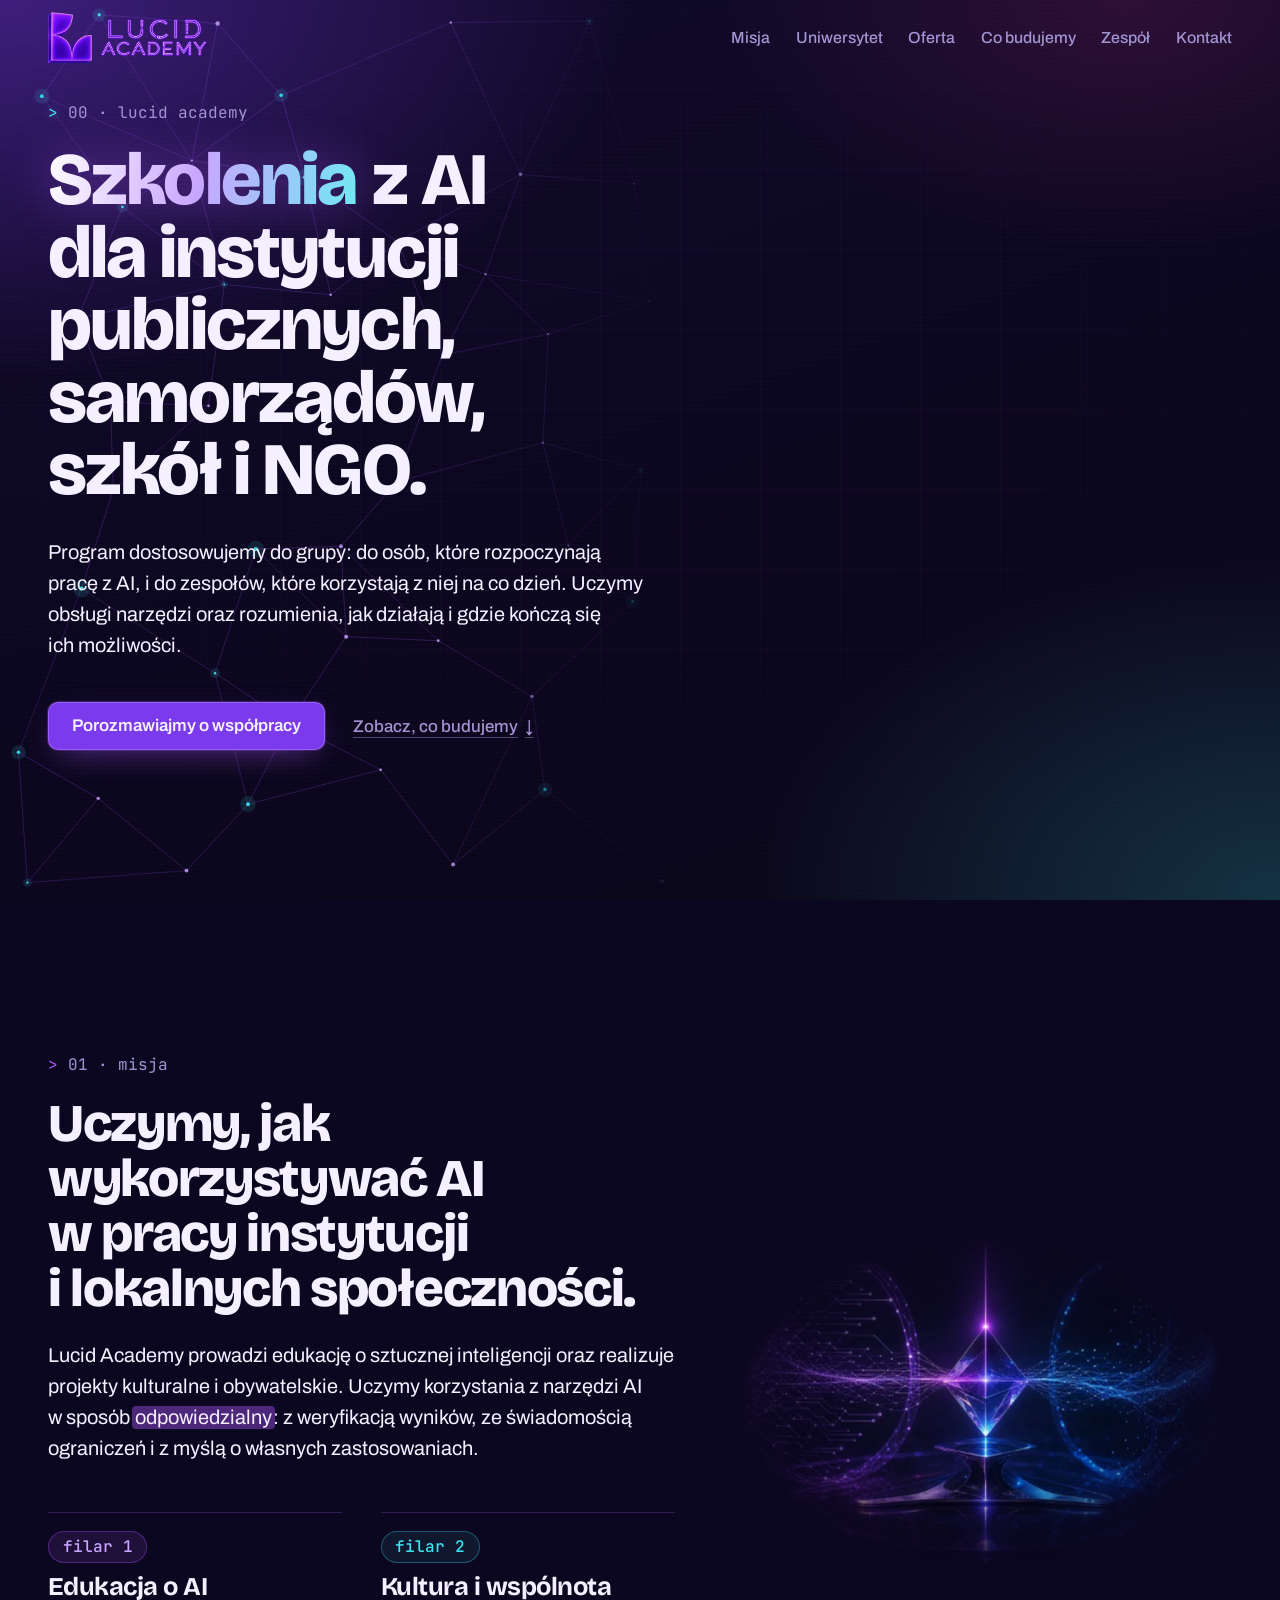
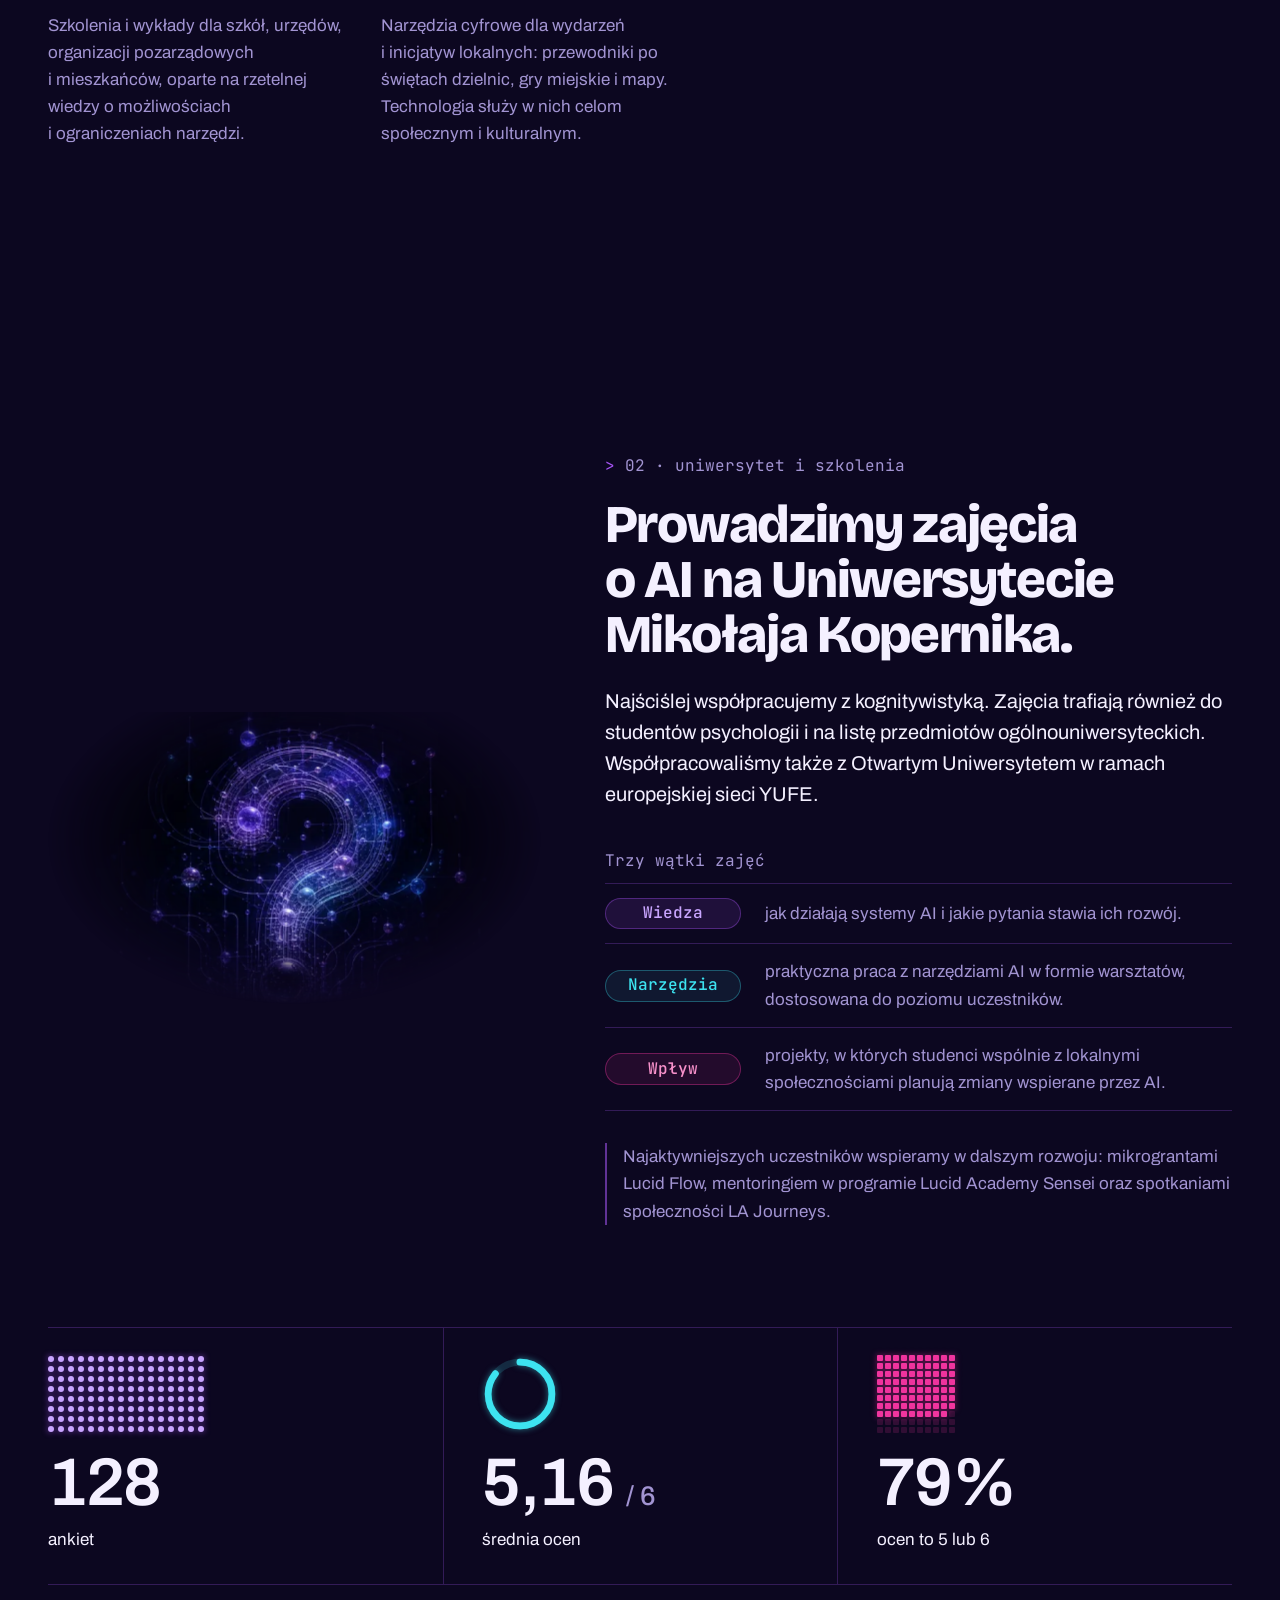
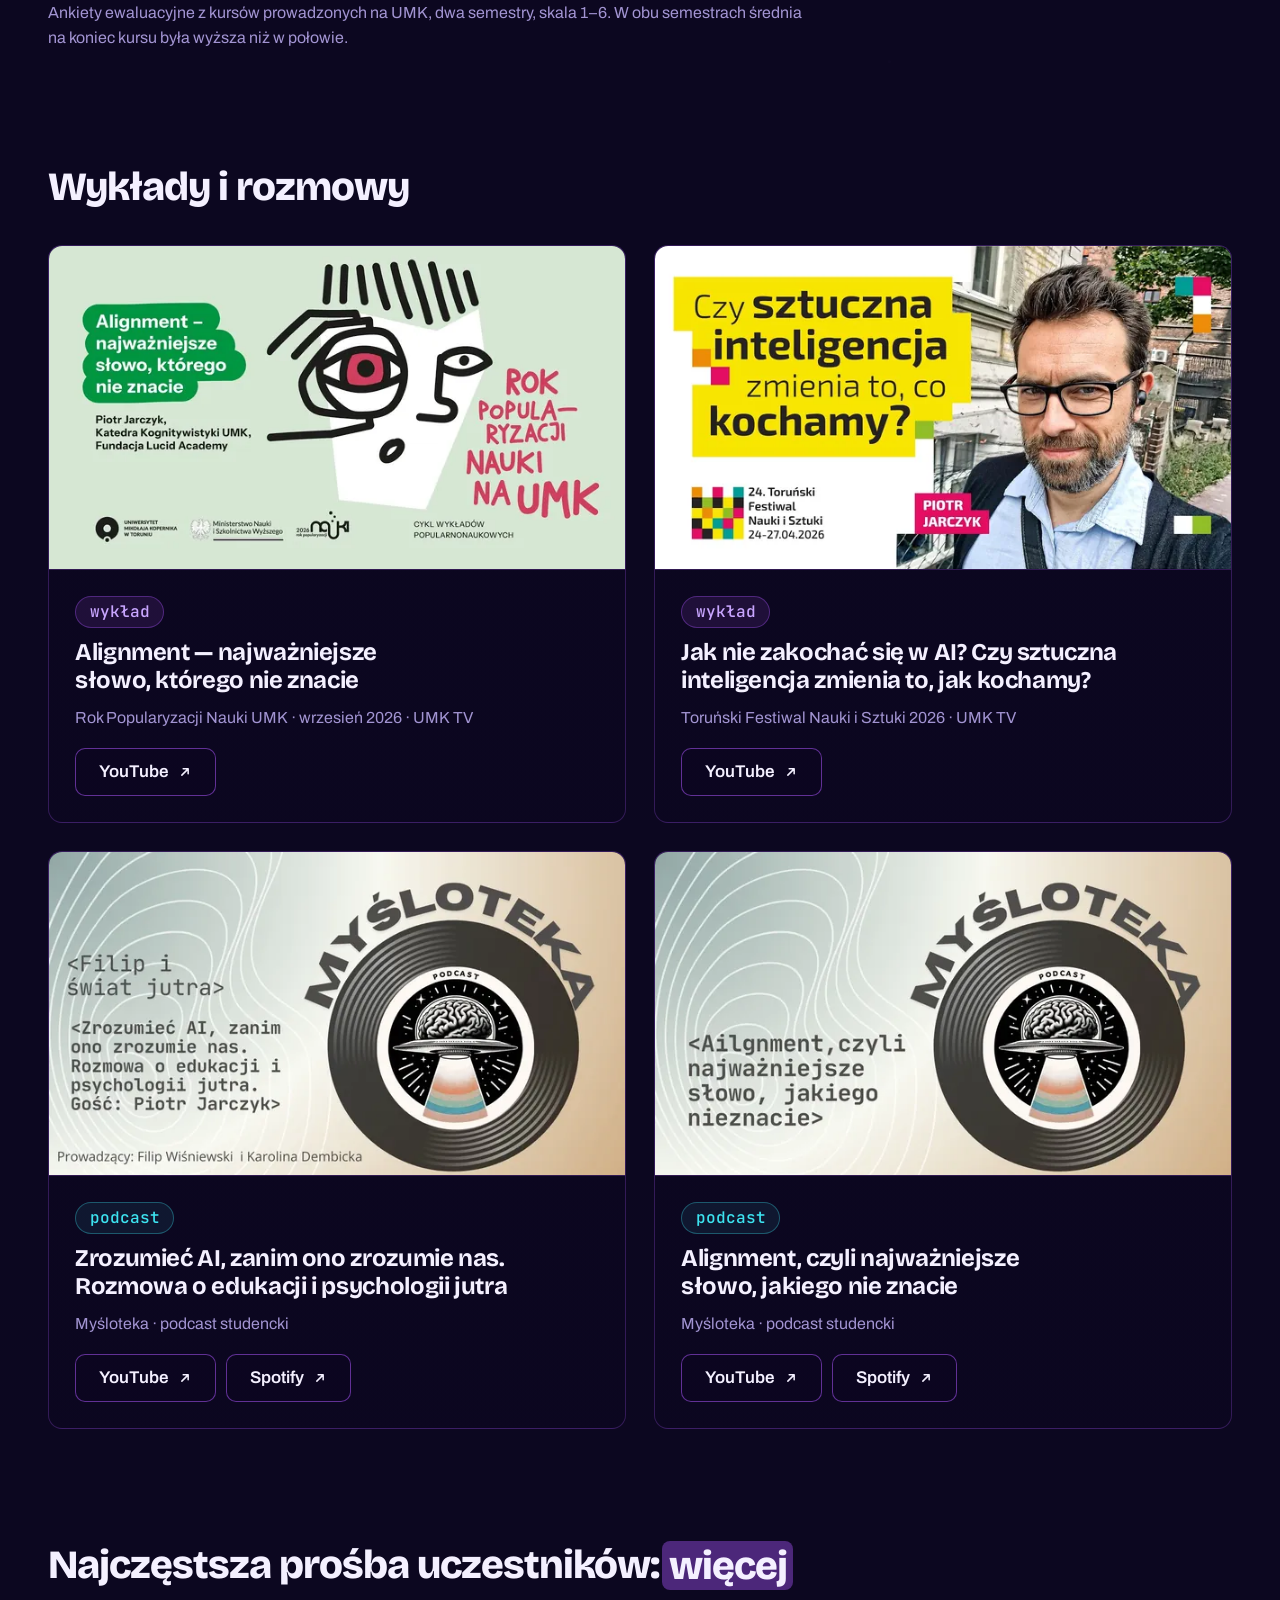
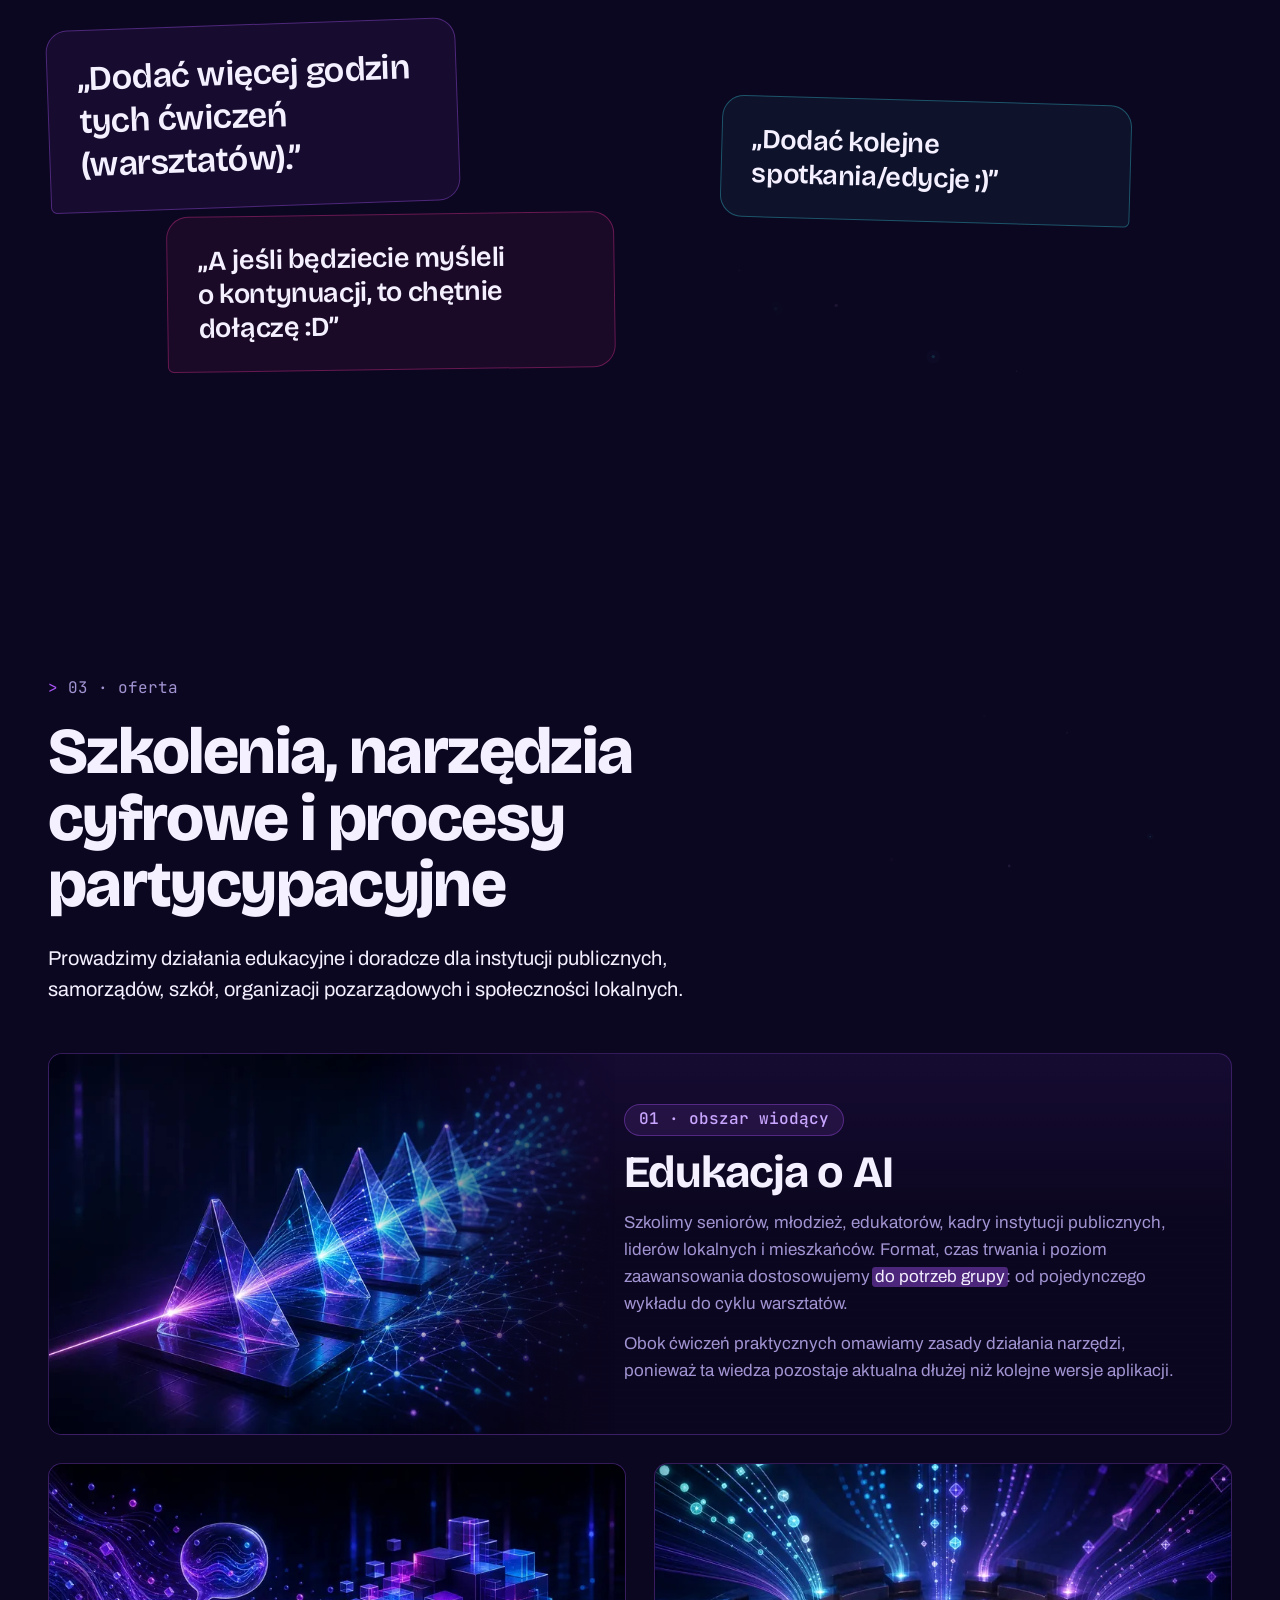
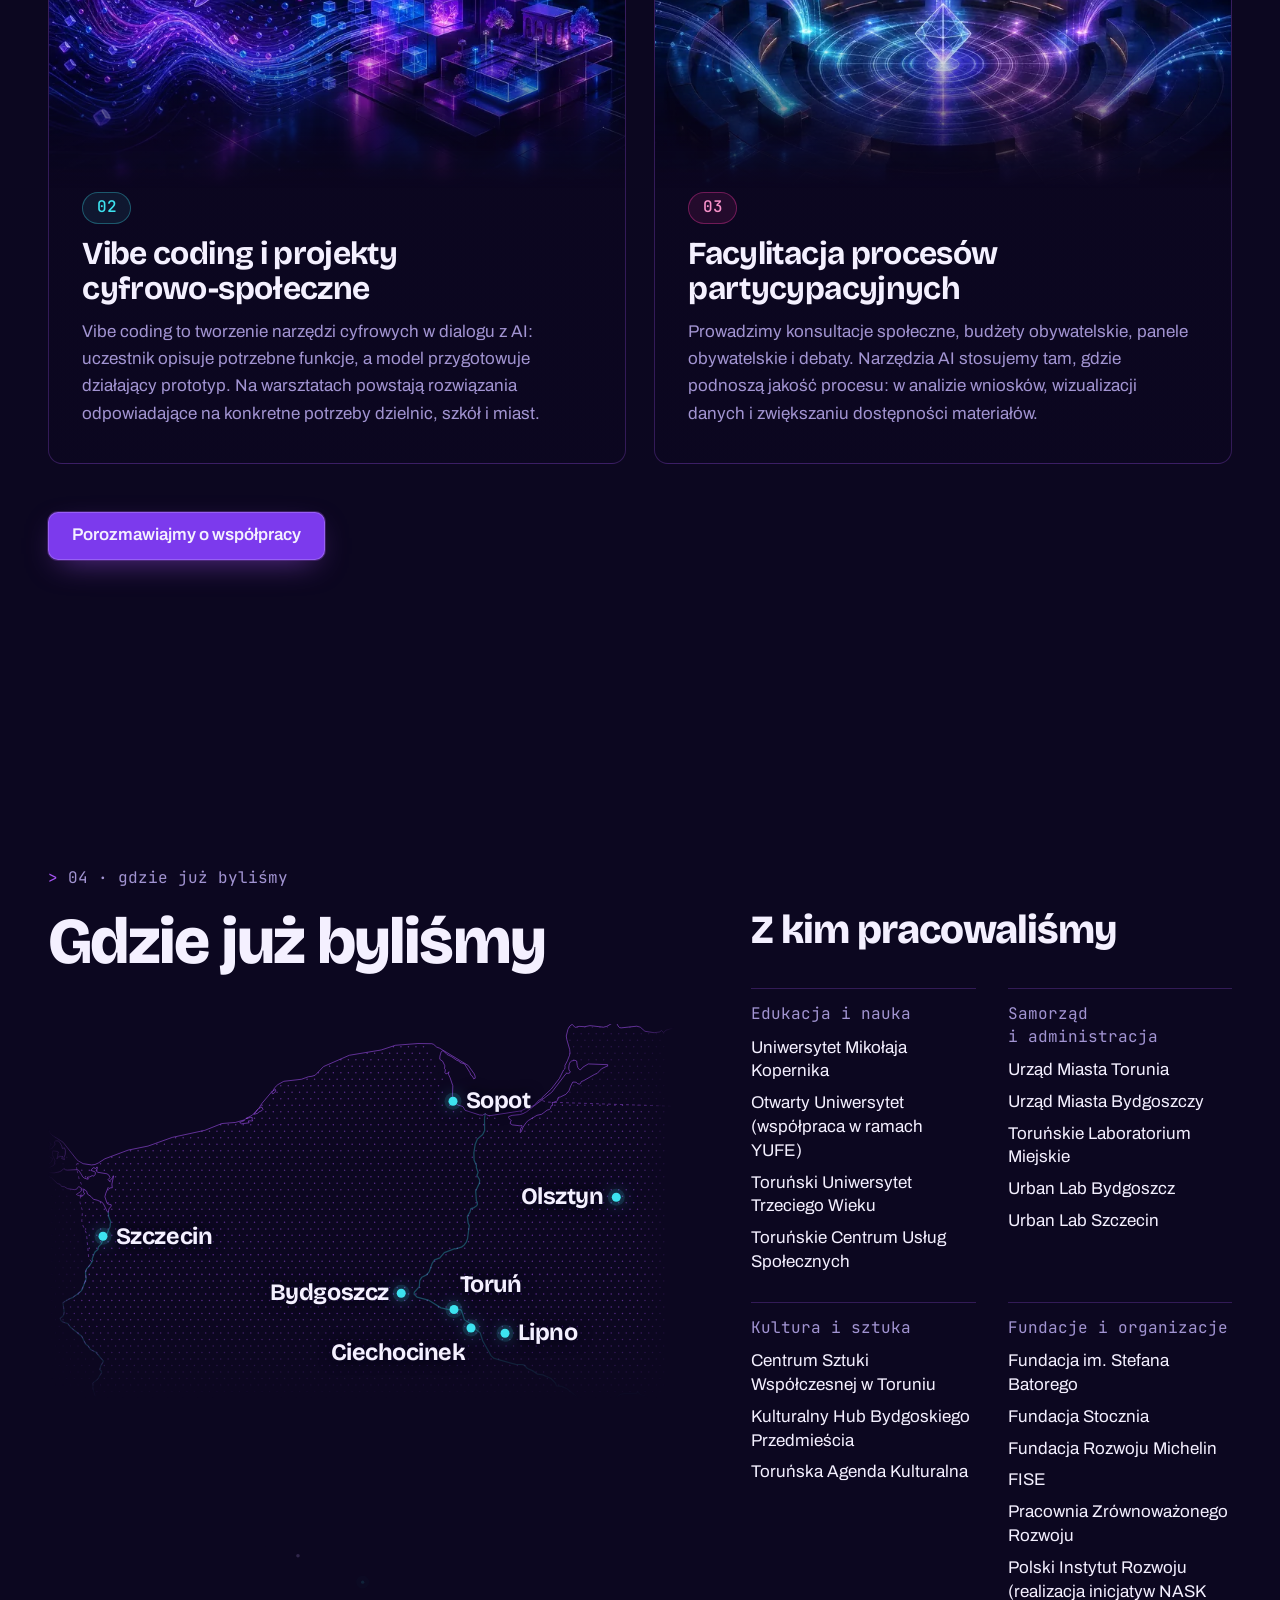
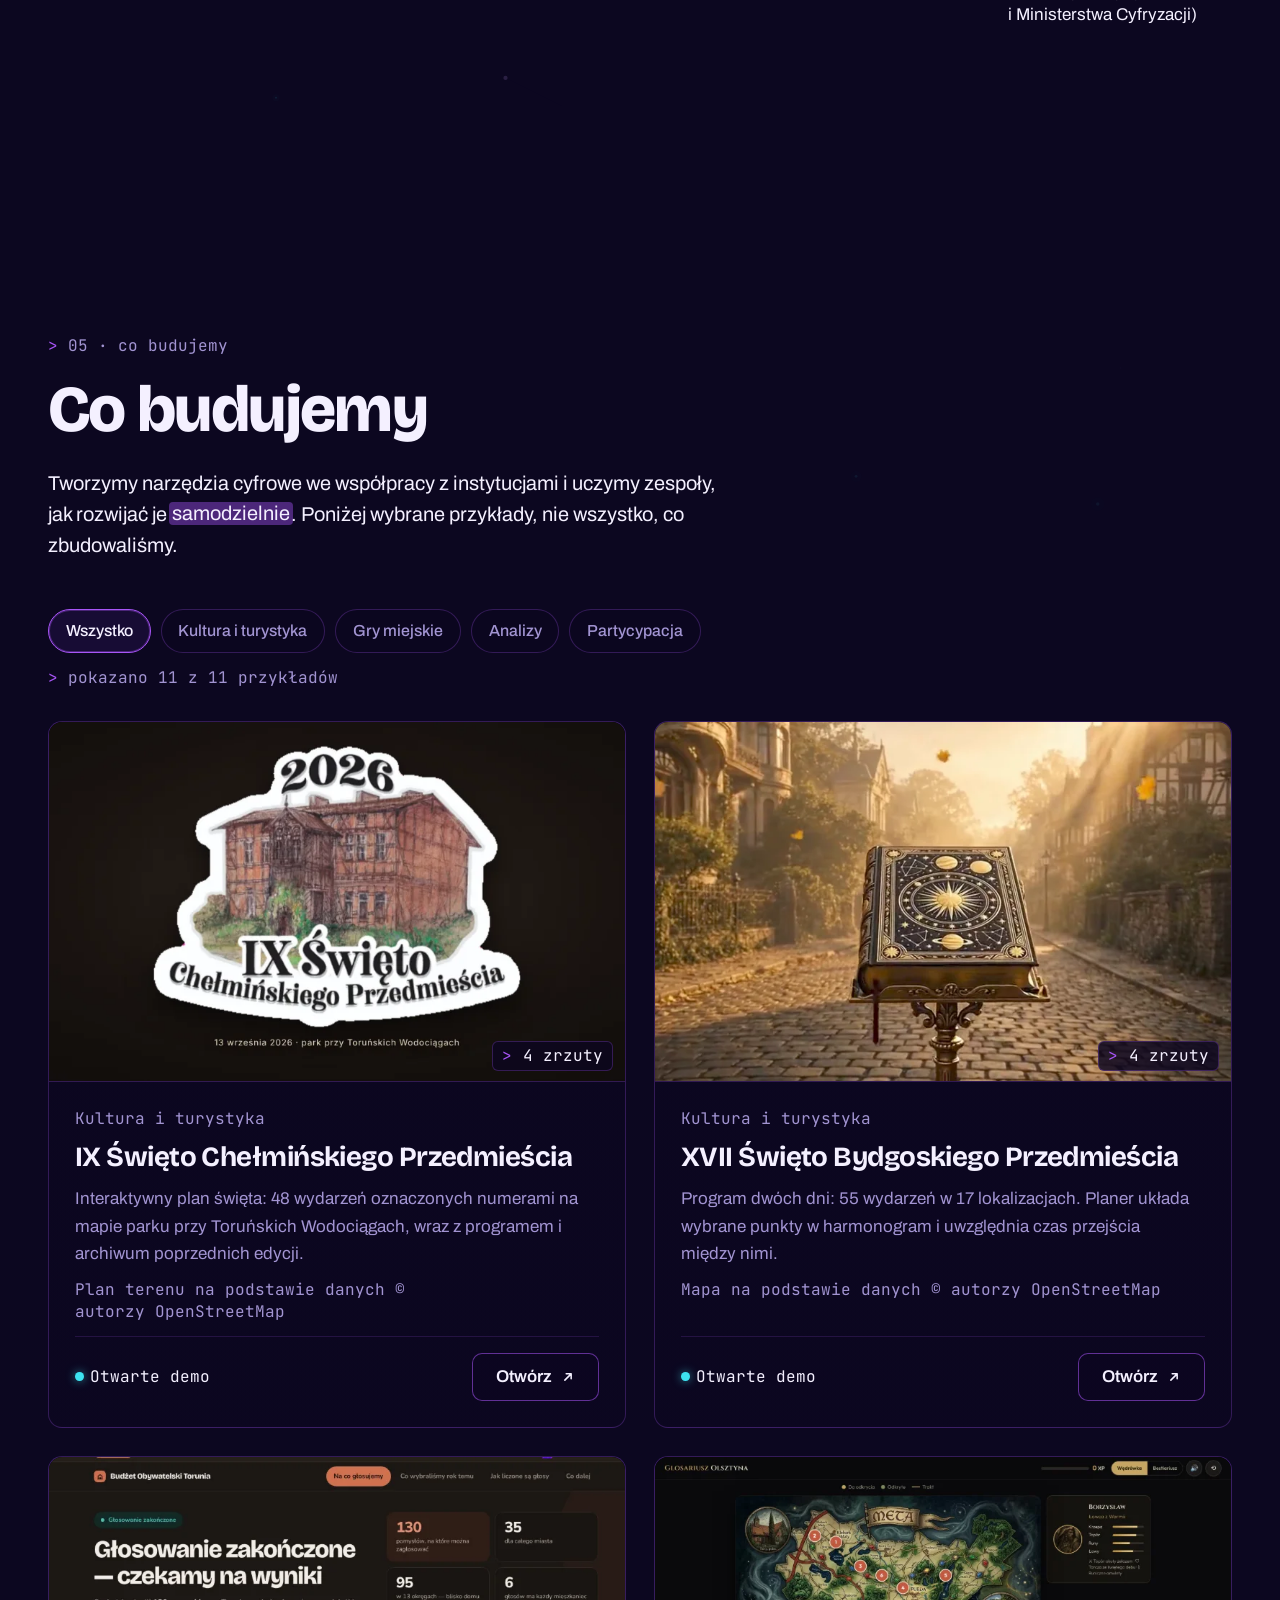
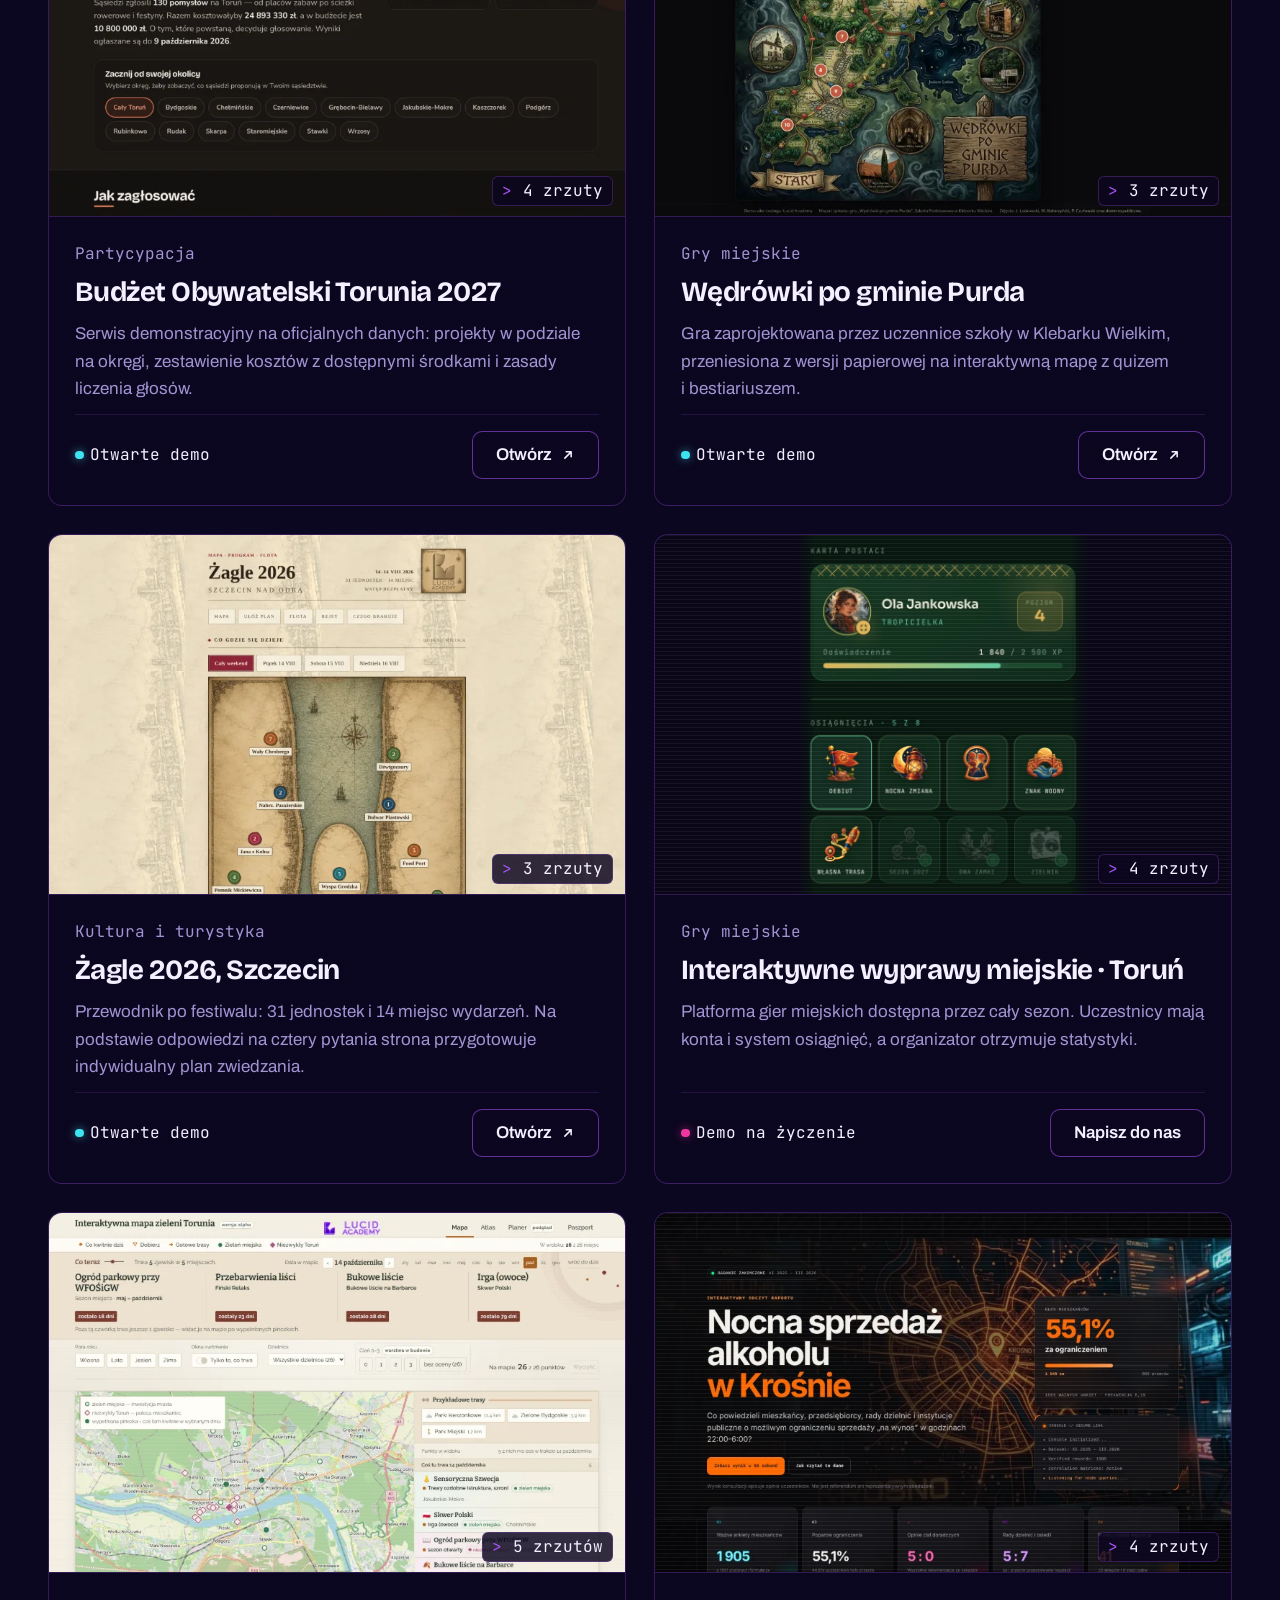
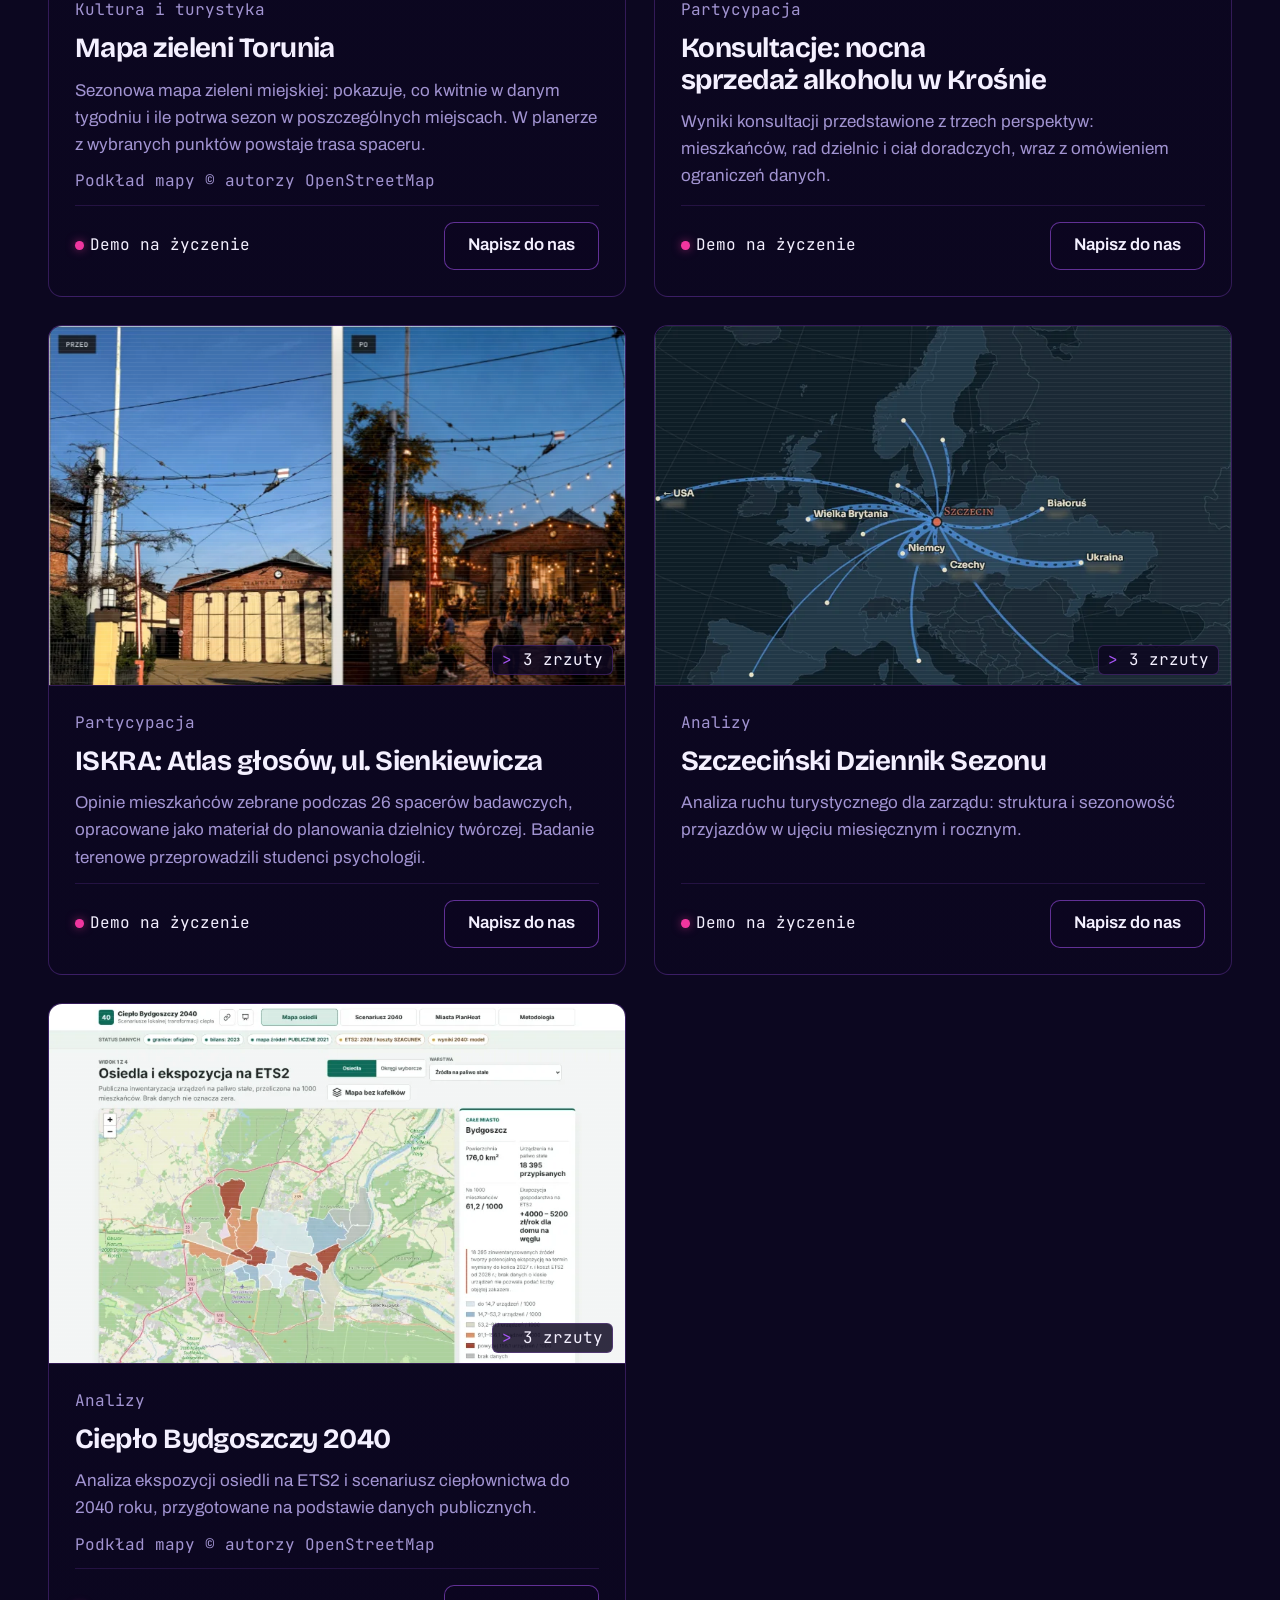
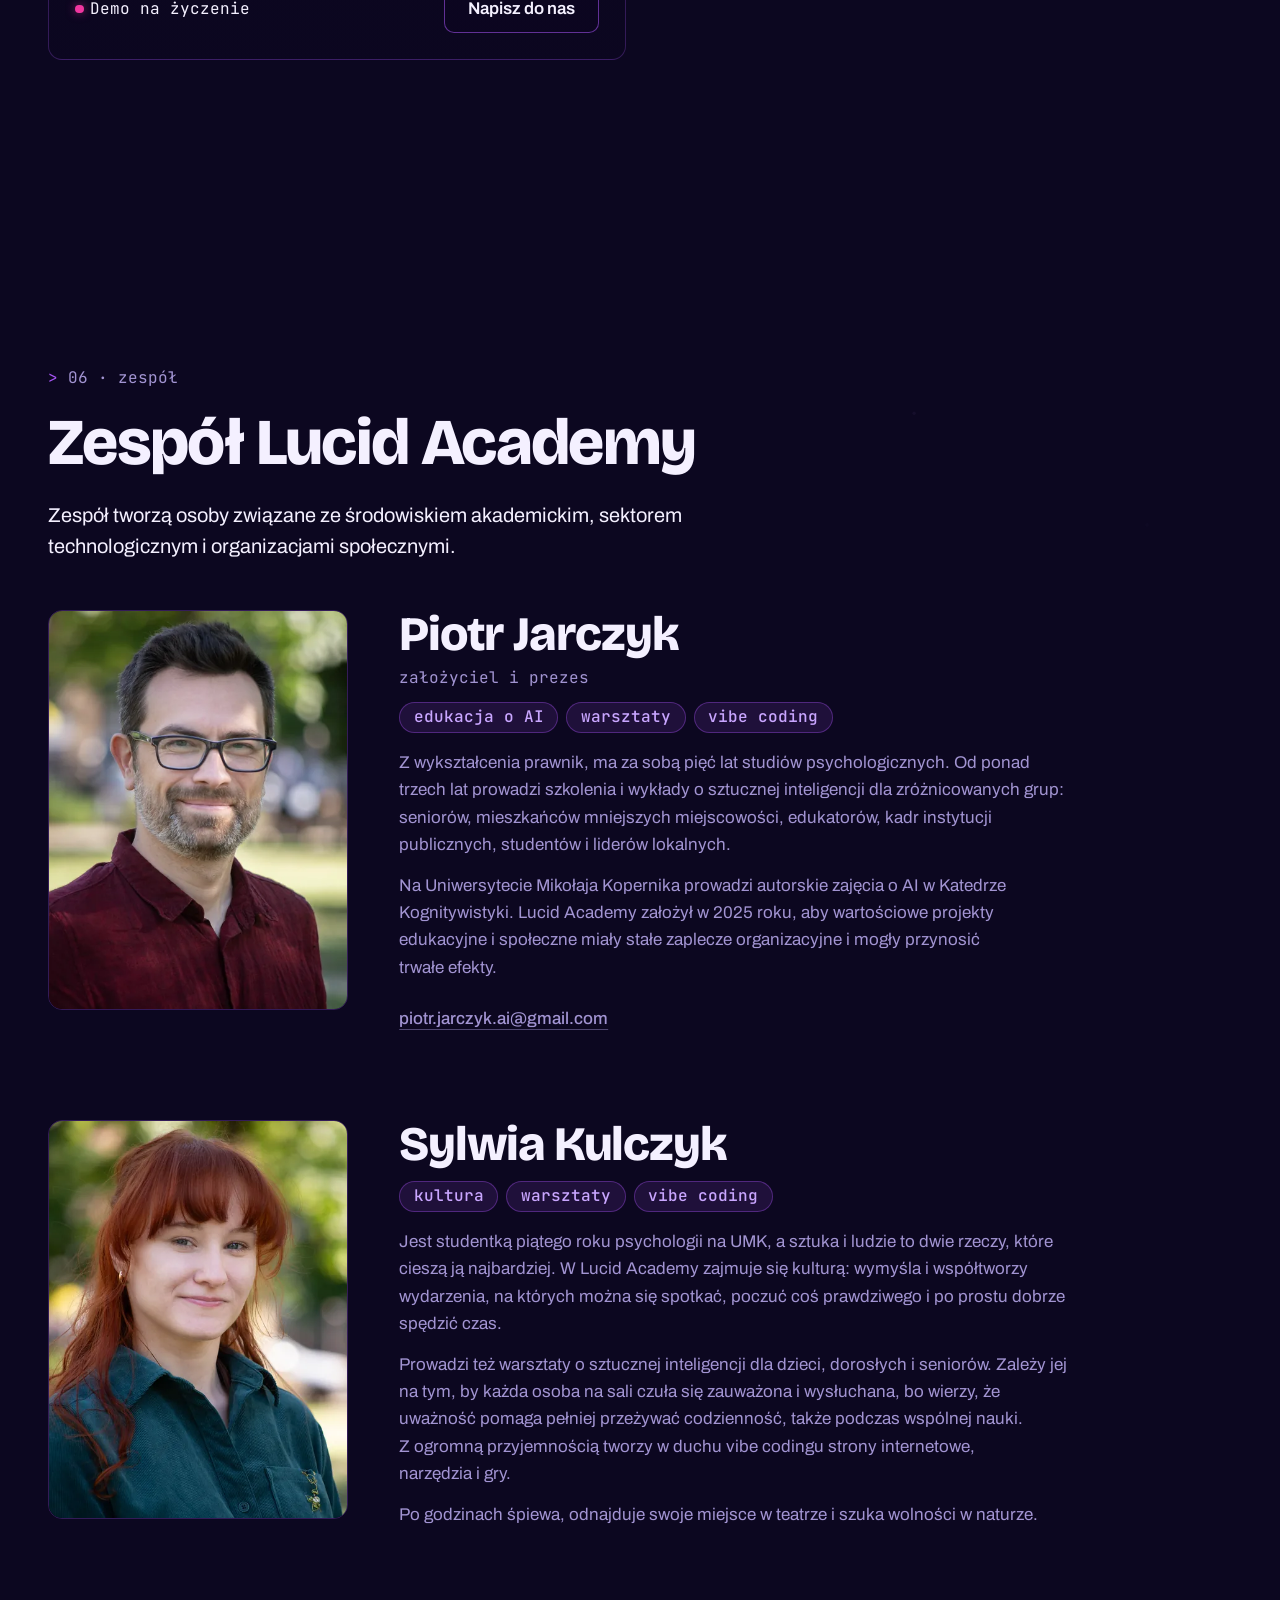
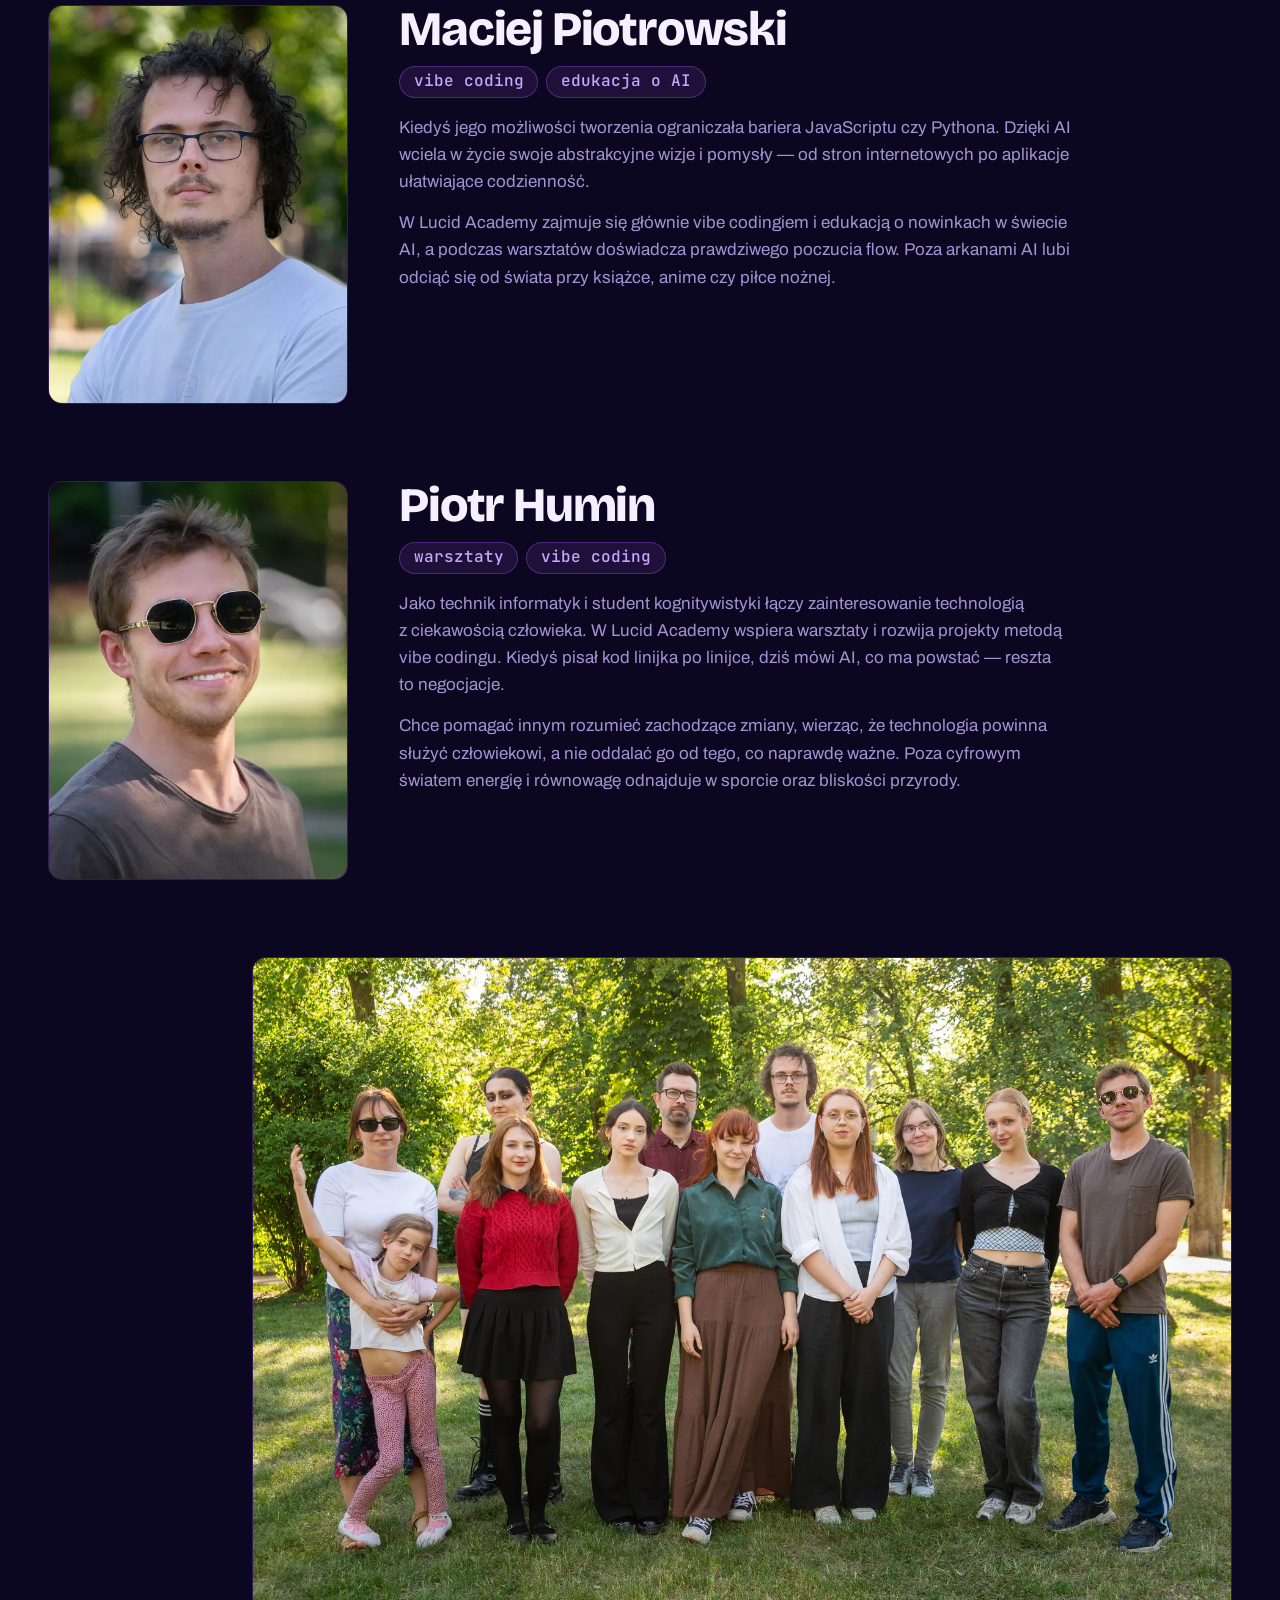
==== index.html @ f97552eb "Ankiety: mini-wykresy przy liczbach, zapalane razem z liczeniem Każda liczba ma wykres w skali danyc" ====
<!doctype html>
<html lang="pl">
  <head>
    <meta charset="UTF-8" />
    <meta name="viewport" content="width=device-width, initial-scale=1.0" />
    <title>Lucid Academy | Szkolenia z AI dla instytucji publicznych</title>
    <meta
      name="description"
      content="Lucid Academy — fundacja, która pomaga szkołom, NGO, samorządom i instytucjom kultury oswoić sztuczną inteligencję: edukacja o AI, projekty społeczne, facylitacja i kultura."
    />
    <meta name="theme-color" content="#0C0720" />
    <link rel="canonical" href="https://lucidacademy.pl/" />

    <!-- Ikony: sygnet z logo (kształt i kolor bez zmian) -->
    <link rel="icon" href="favicon.ico" sizes="any" />
    <link rel="apple-touch-icon" href="apple-touch-icon.png" />

    <!-- Podgląd linku (Open Graph, X/Twitter). Źródło grafiki: narzedzia/og.html -->
    <meta property="og:type" content="website" />
    <meta property="og:locale" content="pl_PL" />
    <meta property="og:site_name" content="Lucid Academy" />
    <meta property="og:title" content="Lucid Academy | Szkolenia z AI dla instytucji publicznych" />
    <meta property="og:description" content="Lucid Academy — fundacja, która pomaga szkołom, NGO, samorządom i instytucjom kultury oswoić sztuczną inteligencję: edukacja o AI, projekty społeczne, facylitacja i kultura." />
    <meta property="og:url" content="https://lucidacademy.pl/" />
    <meta property="og:image" content="https://lucidacademy.pl/assets/og/lucid-academy.jpg" />
    <meta property="og:image:type" content="image/jpeg" />
    <meta property="og:image:width" content="1200" />
    <meta property="og:image:height" content="630" />
    <meta property="og:image:alt" content="Logo Lucid Academy i hasło „Szkolenia z AI dla instytucji publicznych, samorządów, szkół i NGO.” obok laserowej ilustracji otwartej książki" />
    <meta name="twitter:card" content="summary_large_image" />
    <meta name="twitter:title" content="Lucid Academy | Szkolenia z AI dla instytucji publicznych" />
    <meta name="twitter:description" content="Lucid Academy — fundacja, która pomaga szkołom, NGO, samorządom i instytucjom kultury oswoić sztuczną inteligencję: edukacja o AI, projekty społeczne, facylitacja i kultura." />
    <meta name="twitter:image" content="https://lucidacademy.pl/assets/og/lucid-academy.jpg" />
    <meta name="twitter:image:alt" content="Logo Lucid Academy i hasło „Szkolenia z AI dla instytucji publicznych, samorządów, szkół i NGO.” obok laserowej ilustracji otwartej książki" />

    <link rel="preload" href="assets/fonty/bricolage-grotesque-latin.woff2" as="font" type="font/woff2" crossorigin />
    <link rel="preload" href="assets/fonty/bricolage-grotesque-latin-ext.woff2" as="font" type="font/woff2" crossorigin />
    <link rel="preload" href="assets/fonty/archivo-latin.woff2" as="font" type="font/woff2" crossorigin />
    <link rel="preload" href="assets/fonty/archivo-latin-ext.woff2" as="font" type="font/woff2" crossorigin />
    <link rel="stylesheet" href="css/strona.css" />

    <!-- Klasa .js włącza animacje wejścia; bez JavaScriptu wszystko jest od razu widoczne. -->
    <script>document.documentElement.classList.add("js");</script>
    <script src="js/strona.js" defer></script>
    <!-- Sieć neuronowa w hero i jej fragmenty (osobny plik, da się wycofać jednym ruchem) -->
    <script src="js/neurony.js" defer></script>
    <!-- Efekty przy przewijaniu: liczby, rozjaśniane zdania, mapa (też osobno) -->
    <script src="js/przewijanie.js" defer></script>
  </head>
  <body>
    <a class="pomin" href="#tresc">Przejdź do treści</a>

    <!-- Tło z wykładu „Alignment”: niebo, siatka, linie skanu -->
    <div class="tlo" aria-hidden="true">
      <div class="tlo__niebo"></div>
      <div class="tlo__siatka"></div>
      <div class="tlo__skan"></div>
    </div>

    <header class="naglowek" id="naglowek">
      <nav class="nawigacja kontener" aria-label="Nawigacja główna">
        <a class="logo" href="#" aria-label="Lucid Academy — wróć na górę strony">
          <img src="assets/logo-nav.webp" alt="" width="478" height="156" decoding="async" />
        </a>

        <!-- Wersja 3 (pilot): tryb sieci. Moduł js/siec.js wczytuje się dopiero po kliknięciu;
             bez JavaScriptu przycisk zostaje ukryty. Na razie schowany także z JavaScriptem
             (POKAZ_TRYB_SIECI w js/strona.js); otwiera go tylko link ?tryb=siec. -->
        <button class="tryb-sieci" type="button" aria-haspopup="dialog" hidden>
          <svg class="tryb-sieci__ikona" viewBox="0 0 24 24" width="22" height="22" aria-hidden="true" focusable="false">
            <path d="M6 17 12 6l6 11M6 17h12" fill="none" stroke="currentColor" stroke-width="1.4" stroke-linecap="round" stroke-linejoin="round" />
            <circle cx="12" cy="6" r="2.6" />
            <circle cx="6" cy="17" r="2.6" />
            <circle cx="18" cy="17" r="2.6" />
          </svg>
          <span class="tryb-sieci__tekst">Tryb sieci</span>
        </button>

        <button class="menu-przycisk" type="button" aria-expanded="false" aria-controls="menu">
          <span class="sr-only">Menu</span>
          <span class="menu-przycisk__ikona" aria-hidden="true"></span>
        </button>

        <ul class="menu" id="menu" role="list">
          <li><a href="#misja">Misja</a></li>
          <li><a href="#uniwersytet">Uniwersytet</a></li>
          <li><a href="#oferta">Oferta</a></li>
          <li><a href="#co-robimy">Co budujemy</a></li>
          <li><a href="#zespol">Zespół</a></li>
          <li><a href="#kontakt">Kontakt</a></li>
        </ul>
      </nav>
    </header>

    <main id="tresc">
      <!-- =========================================================
           HERO
      ========================================================== -->
      <section class="hero" id="hero" aria-labelledby="hero-tytul">
        <!-- Miejsce na rozbudowę w v1.5 -->
        <!-- Sieć neuronowa (js/neurony.js) po stronie tekstu, pod nim; książka zostaje osobno.
             data-neurony-dryf: po ułożeniu sieć delikatnie płynie (do 16 px od miejsca węzła) -->
        <canvas class="neurony neurony--hero" data-neurony data-neurony-dryf="16" aria-hidden="true"></canvas>
        <div class="hero__ilustracja" aria-hidden="true">
          <img
            src="assets/art/laser-education.webp"
            srcset="assets/art/768/laser-education.webp 768w, assets/art/laser-education.webp 1536w"
            sizes="(min-width: 1024px) 66vw, 100vw"
            alt=""
            width="1536"
            height="1024"
            fetchpriority="high"
            decoding="async"
            data-parallax="0.12"
          />
        </div>

        <div class="hero__tresc kontener">
          <p class="etykieta" data-wejscie>
            <span class="etykieta__znak" aria-hidden="true">&gt;</span> 00 · lucid academy
          </p>

          <h1 class="hero__tytul" id="hero-tytul" data-wejscie>
            <span class="slowo-klucz"><span class="slowo-klucz__tekst" aria-hidden="true">Szkolenia</span><span class="sr-only">Szkolenia</span></span>
            z&nbsp;AI dla instytucji publicznych, samorządów, szkół i&nbsp;NGO.
          </h1>

          <p class="hero__lead" data-wejscie>
            Program dostosowujemy do grupy: do osób, które rozpoczynają pracę z&nbsp;AI,
            i&nbsp;do zespołów, które korzystają z&nbsp;niej na co dzień. Uczymy obsługi narzędzi
            oraz rozumienia, jak działają i&nbsp;gdzie kończą się ich możliwości.
          </p>

          <div class="hero__akcje" data-wejscie>
            <a class="przycisk przycisk--glowny" href="#kontakt">Porozmawiajmy o&nbsp;współpracy</a>
            <a class="link-cichy" href="#co-robimy">Zobacz, co budujemy <span aria-hidden="true">↓</span></a>
          </div>
        </div>

        <!-- Zatrzymanie ruchu sieci w tle (WCAG 2.2.2); pokazuje go js/neurony.js -->
        <button class="ruch-przelacznik" type="button" hidden>
          <span class="ruch-przelacznik__ikona" aria-hidden="true"></span>
          <span class="ruch-przelacznik__tekst">zatrzymaj ruch tła</span>
        </button>
      </section>

      <!-- =========================================================
           01 · MISJA
      ========================================================== -->
      <section class="sekcja" id="misja" aria-labelledby="misja-tytul">
        <!-- Miejsce na rozbudowę w v1.5 -->
        <div class="kontener uklad-dwa">
          <div class="uklad-dwa__tekst">
            <p class="etykieta" data-wejscie>
              <span class="etykieta__znak" aria-hidden="true">&gt;</span> 01 · misja
            </p>
            <h2 class="sekcja__tytul sekcja__tytul--zdanie" id="misja-tytul" data-wejscie data-rozjasniane>
              Uczymy, jak wykorzystywać AI w&nbsp;pracy instytucji i&nbsp;lokalnych społeczności.
            </h2>
            <p class="sekcja__lead" data-wejscie>
              Lucid Academy prowadzi edukację o&nbsp;sztucznej inteligencji oraz realizuje projekty
              kulturalne i&nbsp;obywatelskie. Uczymy korzystania z&nbsp;narzędzi AI w&nbsp;sposób
              <mark class="podswietlenie">odpowiedzialny</mark>: z&nbsp;weryfikacją wyników, ze świadomością ograniczeń
              i&nbsp;z&nbsp;myślą o&nbsp;własnych zastosowaniach.
            </p>

            <ul class="filary" role="list">
              <li class="filar" data-wejscie>
                <p class="filar__numer znacznik">filar 1</p>
                <h3 class="filar__tytul">Edukacja o&nbsp;AI</h3>
                <p>
                  Szkolenia i&nbsp;wykłady dla szkół, urzędów, organizacji pozarządowych
                  i&nbsp;mieszkańców, oparte na rzetelnej wiedzy o&nbsp;możliwościach i&nbsp;ograniczeniach
                  narzędzi.
                </p>
              </li>
              <li class="filar" data-wejscie style="--opoznienie: 90ms">
                <p class="filar__numer znacznik znacznik--cyjan">filar 2</p>
                <h3 class="filar__tytul">Kultura i&nbsp;wspólnota</h3>
                <p>
                  Narzędzia cyfrowe dla wydarzeń i&nbsp;inicjatyw lokalnych: przewodniki po świętach
                  dzielnic, gry miejskie i&nbsp;mapy. Technologia służy w&nbsp;nich celom społecznym
                  i&nbsp;kulturalnym.
                </p>
              </li>
            </ul>
          </div>

          <figure class="ilustracja" data-wejscie>
            <img
              src="assets/art/laser-ethics.webp"
              srcset="assets/art/768/laser-ethics.webp 768w, assets/art/laser-ethics.webp 1536w"
              sizes="(min-width: 1024px) 46vw, 100vw"
              alt="Laserowa ilustracja: dwie świetliste sfery połączone osią z pryzmatem pośrodku, jak szalki wagi"
              width="1536"
              height="1024"
              loading="lazy"
              decoding="async"
              data-parallax="0.07"
            />
          </figure>
        </div>
      </section>

      <!-- =========================================================
           02 · UNIWERSYTET I SZKOLENIA
      ========================================================== -->
      <section class="sekcja" id="uniwersytet" aria-labelledby="uniwersytet-tytul">
        <!-- Miejsce na rozbudowę w v1.5 -->
        <div class="kontener">
          <div class="uklad-dwa uklad-dwa--odwrocony">
            <div class="uklad-dwa__tekst">
              <p class="etykieta" data-wejscie>
                <span class="etykieta__znak" aria-hidden="true">&gt;</span> 02 · uniwersytet i&nbsp;szkolenia
              </p>
              <h2 class="sekcja__tytul sekcja__tytul--zdanie" id="uniwersytet-tytul" data-wejscie data-rozjasniane>
                Prowadzimy zajęcia o&nbsp;AI na Uniwersytecie Mikołaja Kopernika.
              </h2>
              <p class="sekcja__lead" data-wejscie>
                Najściślej współpracujemy z&nbsp;kognitywistyką. Zajęcia trafiają również
                do studentów psychologii i&nbsp;na listę przedmiotów ogólnouniwersyteckich.
                Współpracowaliśmy także z&nbsp;Otwartym Uniwersytetem w&nbsp;ramach europejskiej
                sieci YUFE.
              </p>

              <div class="zajecia" data-wejscie>
                <p class="zajecia__naglowek">Trzy wątki zajęć</p>
                <ul class="zajecia__lista" role="list">
                  <li>
                    <span class="zajecia__nazwa znacznik">Wiedza</span>
                    <span class="zajecia__opis">jak działają systemy AI i&nbsp;jakie pytania stawia ich rozwój.</span>
                  </li>
                  <li>
                    <span class="zajecia__nazwa znacznik znacznik--cyjan">Narzędzia</span>
                    <span class="zajecia__opis">praktyczna praca z&nbsp;narzędziami AI w&nbsp;formie warsztatów, dostosowana do poziomu uczestników.</span>
                  </li>
                  <li>
                    <span class="zajecia__nazwa znacznik znacznik--magenta">Wpływ</span>
                    <span class="zajecia__opis">projekty, w&nbsp;których studenci wspólnie z&nbsp;lokalnymi społecznościami planują zmiany wspierane przez AI.</span>
                  </li>
                </ul>
              </div>

              <p class="sekcja__uwaga" data-wejscie>
                Najaktywniejszych uczestników wspieramy w&nbsp;dalszym rozwoju: mikrograntami
                Lucid Flow, mentoringiem w&nbsp;programie Lucid Academy Sensei oraz spotkaniami
                społeczności LA Journeys.
              </p>
            </div>

            <figure class="ilustracja" data-wejscie>
              <img
                src="assets/art/laser-dialogue.webp"
                srcset="assets/art/768/laser-dialogue.webp 768w, assets/art/laser-dialogue.webp 1536w"
                sizes="(min-width: 1024px) 46vw, 100vw"
                alt="Laserowa ilustracja: znak zapytania ułożony ze świetlnych punktów i linii"
                width="1536"
                height="1024"
                loading="lazy"
                decoding="async"
                data-parallax="0.07"
              />
            </figure>
          </div>

          <!-- Pasek trzech liczb: ankiety z kursów na UMK (nie ze szkoleń dla instytucji).
               Każda liczba ma mały wykres w tej samej skali co dane: 128 kropek = 128 ankiet,
               pierścień 5,16 z 6 (86%), siatka 10×10 z 79 polami. Kropki i siatkę dorysowuje
               js/przewijanie.js; bez JavaScriptu zostają same liczby. -->
          <figure class="liczby" data-wejscie>
            <ul class="liczby__lista" role="list">
              <li class="liczba">
                <div class="liczba__wykres wykres-kropki" data-wykres="kropki" data-ile="128" aria-hidden="true"></div>
                <span class="liczba__wartosc">128</span>
                <span class="liczba__opis">ankiet</span>
              </li>
              <li class="liczba">
                <svg class="liczba__wykres wykres-pierscien" data-wykres="pierscien" style="--udzial: 86" viewBox="0 0 100 100" aria-hidden="true" focusable="false">
                  <circle class="wykres-pierscien__tor" cx="50" cy="50" r="42" pathLength="100" />
                  <circle class="wykres-pierscien__luk" cx="50" cy="50" r="42" pathLength="100" />
                </svg>
                <span class="liczba__wartosc">5,16 <span class="liczba__skala">/ 6</span></span>
                <span class="liczba__opis">średnia ocen</span>
              </li>
              <li class="liczba">
                <div class="liczba__wykres wykres-siatka" data-wykres="siatka" data-ile="100" data-zapalone="79" aria-hidden="true"></div>
                <span class="liczba__wartosc">79%</span>
                <span class="liczba__opis">ocen to 5 lub 6</span>
              </li>
            </ul>
            <figcaption class="liczby__podpis">
              Ankiety ewaluacyjne z&nbsp;kursów prowadzonych na UMK, dwa semestry, skala 1–6. W&nbsp;obu semestrach średnia na koniec kursu była wyższa niż w&nbsp;połowie.
            </figcaption>
          </figure>

          <!-- Wykłady i rozmowy: linki do YouTube / Spotify, bez osadzania odtwarzaczy -->
          <div class="wyklady">
            <!-- Fragment sieci nad wykładami, po prawej (js/neurony.js), tylko na szerokim ekranie -->
            <canvas class="neurony neurony--fragment neurony--wyklady" data-neurony data-neurony-ile="14,22" data-neurony-czas="2600" data-neurony-jasnosc="1.5" aria-hidden="true"></canvas>
            <h3 class="podtytul" data-wejscie>Wykłady i&nbsp;rozmowy</h3>
            <ul class="wyklady__lista" role="list">
              <li class="wyklad" data-wejscie>
                <article class="wyklad__karta" aria-labelledby="wyklad-1">
                  <div class="wyklad__miniatura">
                    <img src="assets/media/wyklad-alignment.webp" alt="Plansza wykładu „Alignment – najważniejsze słowo, którego nie znacie” z cyklu Rok Popularyzacji Nauki na UMK" width="640" height="360" loading="lazy" decoding="async" />
                  </div>
                  <div class="wyklad__opis">
                    <p class="wyklad__rodzaj znacznik">wykład</p>
                    <h4 class="wyklad__tytul" id="wyklad-1">Alignment&nbsp;— najważniejsze słowo, którego nie znacie</h4>
                    <p class="wyklad__meta">Rok Popularyzacji Nauki UMK&nbsp;· wrzesień&nbsp;2026&nbsp;· UMK&nbsp;TV</p>
                    <div class="wyklad__linki">
                      <a class="przycisk przycisk--obrys przycisk--zewn" href="https://www.youtube.com/watch?v=_q5QvRR_wns" target="_blank" rel="noopener">YouTube<span class="sr-only">&nbsp;— wykład „Alignment&nbsp;— najważniejsze słowo, którego nie znacie” (otwiera się w&nbsp;nowej karcie)</span></a>
                    </div>
                  </div>
                </article>
              </li>
              <li class="wyklad" data-wejscie style="--opoznienie: 90ms">
                <article class="wyklad__karta" aria-labelledby="wyklad-2">
                  <div class="wyklad__miniatura">
                    <img src="assets/media/wyklad-jak-nie-zakochac-sie-w-ai.webp" alt="Plansza wykładu na 24. Toruńskim Festiwalu Nauki i Sztuki z pytaniem „Czy sztuczna inteligencja zmienia to, co kochamy?” i zdjęciem Piotra Jarczyka" width="640" height="360" loading="lazy" decoding="async" />
                  </div>
                  <div class="wyklad__opis">
                    <p class="wyklad__rodzaj znacznik">wykład</p>
                    <h4 class="wyklad__tytul" id="wyklad-2">Jak nie zakochać się w&nbsp;AI? Czy sztuczna inteligencja zmienia to, jak kochamy?</h4>
                    <p class="wyklad__meta">Toruński Festiwal Nauki i&nbsp;Sztuki 2026&nbsp;· UMK&nbsp;TV</p>
                    <div class="wyklad__linki">
                      <a class="przycisk przycisk--obrys przycisk--zewn" href="https://www.youtube.com/watch?v=X0jAJ5PJmV8" target="_blank" rel="noopener">YouTube<span class="sr-only">&nbsp;— wykład „Jak nie zakochać się w&nbsp;AI?” (otwiera się w&nbsp;nowej karcie)</span></a>
                    </div>
                  </div>
                </article>
              </li>
              <li class="wyklad" data-wejscie>
                <article class="wyklad__karta" aria-labelledby="wyklad-3">
                  <div class="wyklad__miniatura">
                    <img src="assets/media/mysloteka-zrozumiec-ai.webp" alt="Okładka odcinka podcastu Myśloteka „Zrozumieć AI, zanim ono zrozumie nas” z gościem Piotrem Jarczykiem" width="640" height="360" loading="lazy" decoding="async" />
                  </div>
                  <div class="wyklad__opis">
                    <p class="wyklad__rodzaj znacznik znacznik--cyjan">podcast</p>
                    <h4 class="wyklad__tytul" id="wyklad-3">Zrozumieć AI, zanim ono zrozumie nas. Rozmowa o&nbsp;edukacji i&nbsp;psychologii jutra</h4>
                    <p class="wyklad__meta">Myśloteka&nbsp;· podcast studencki</p>
                    <div class="wyklad__linki">
                      <a class="przycisk przycisk--obrys przycisk--zewn" href="https://www.youtube.com/watch?v=Ww51DYemefI" target="_blank" rel="noopener">YouTube<span class="sr-only">&nbsp;— podcast Myśloteka, odcinek „Zrozumieć AI, zanim ono zrozumie nas” (otwiera się w&nbsp;nowej karcie)</span></a>
                      <a class="przycisk przycisk--obrys przycisk--zewn" href="https://open.spotify.com/episode/7kMGxE1dvcjd8tesH87DEL" target="_blank" rel="noopener">Spotify<span class="sr-only">&nbsp;— podcast Myśloteka, odcinek „Zrozumieć AI, zanim ono zrozumie nas” (otwiera się w&nbsp;nowej karcie)</span></a>
                    </div>
                  </div>
                </article>
              </li>
              <li class="wyklad" data-wejscie style="--opoznienie: 90ms">
                <article class="wyklad__karta" aria-labelledby="wyklad-4">
                  <div class="wyklad__miniatura">
                    <img src="assets/media/mysloteka-alignment.webp" alt="Okładka odcinka podcastu Myśloteka o alignmencie" width="640" height="360" loading="lazy" decoding="async" />
                  </div>
                  <div class="wyklad__opis">
                    <p class="wyklad__rodzaj znacznik znacznik--cyjan">podcast</p>
                    <h4 class="wyklad__tytul" id="wyklad-4">Alignment, czyli najważniejsze słowo, jakiego nie znacie</h4>
                    <p class="wyklad__meta">Myśloteka&nbsp;· podcast studencki</p>
                    <div class="wyklad__linki">
                      <a class="przycisk przycisk--obrys przycisk--zewn" href="https://www.youtube.com/watch?v=b7SXD3Gmfng" target="_blank" rel="noopener">YouTube<span class="sr-only">&nbsp;— podcast Myśloteka, odcinek „Alignment, czyli najważniejsze słowo, jakiego nie znacie” (otwiera się w&nbsp;nowej karcie)</span></a>
                      <a class="przycisk przycisk--obrys przycisk--zewn" href="https://open.spotify.com/episode/4KtP24XzioVFlv4Nuz7pv7" target="_blank" rel="noopener">Spotify<span class="sr-only">&nbsp;— podcast Myśloteka, odcinek „Alignment, czyli najważniejsze słowo, jakiego nie znacie” (otwiera się w&nbsp;nowej karcie)</span></a>
                    </div>
                  </div>
                </article>
              </li>
            </ul>
          </div>

          <!-- Głosy z warsztatów: cytaty dosłownie, bez liczb z ankiet warsztatowych -->
          <div class="glosy">
            <!-- Fragment sieci przy głosach (js/neurony.js), tylko na szerokim ekranie -->
            <canvas class="neurony neurony--fragment neurony--glosy" data-neurony data-neurony-ile="14,22" data-neurony-czas="2600" data-neurony-jasnosc="1.5" aria-hidden="true"></canvas>
            <h3 class="podtytul" data-wejscie>Najczęstsza prośba uczestników: <mark class="podswietlenie">więcej</mark></h3>
            <ul class="glosy__lista" role="list">
              <li data-wejscie>
                <blockquote class="glos"><p>„Dodać więcej godzin tych ćwiczeń (warsztatów).”</p></blockquote>
              </li>
              <li data-wejscie style="--opoznienie: 90ms">
                <blockquote class="glos"><p>„Dodać kolejne spotkania/edycje ;)”</p></blockquote>
              </li>
              <li data-wejscie style="--opoznienie: 180ms">
                <blockquote class="glos"><p>„A&nbsp;jeśli będziecie myśleli o&nbsp;kontynuacji, to chętnie dołączę :D”</p></blockquote>
              </li>
            </ul>
          </div>
        </div>
      </section>

      <!-- =========================================================
           03 · OFERTA
      ========================================================== -->
      <section class="sekcja" id="oferta" aria-labelledby="oferta-tytul">
        <!-- Miejsce na rozbudowę w v1.5 -->
        <!-- Fragment sieci obok nagłówka (js/neurony.js), tylko na szerokim ekranie -->
        <canvas class="neurony neurony--fragment neurony--naglowek" data-neurony data-neurony-ile="14,22" data-neurony-czas="2600" data-neurony-jasnosc="1.5" aria-hidden="true"></canvas>
        <div class="kontener">
          <header class="sekcja__naglowek">
            <p class="etykieta" data-wejscie>
              <span class="etykieta__znak" aria-hidden="true">&gt;</span> 03 · oferta
            </p>
            <h2 class="sekcja__tytul" id="oferta-tytul" data-wejscie>Szkolenia, narzędzia cyfrowe i&nbsp;procesy partycypacyjne</h2>
            <p class="sekcja__lead" data-wejscie>
              Prowadzimy działania edukacyjne i&nbsp;doradcze dla instytucji publicznych,
              samorządów, szkół, organizacji pozarządowych i&nbsp;społeczności lokalnych.
            </p>
          </header>

          <div class="oferta">
            <article class="obszar obszar--wiodacy" data-wejscie>
              <figure class="obszar__obraz">
                <img
                  src="assets/art/laser-sensei.webp"
                  srcset="assets/art/768/laser-sensei.webp 768w, assets/art/laser-sensei.webp 1536w"
                  sizes="(min-width: 900px) 46vw, 100vw"
                  alt="Laserowa ilustracja: rząd szklanych pryzmatów, przez które przechodzi i rozszczepia się wiązka światła"
                  width="1536"
                  height="1024"
                  loading="lazy"
                  decoding="async"
                />
              </figure>
              <div class="obszar__tresc">
                <p class="obszar__numer znacznik">01 · obszar wiodący</p>
                <h3 class="obszar__tytul">Edukacja o&nbsp;AI</h3>
                <p>
                  Szkolimy seniorów, młodzież, edukatorów, kadry instytucji publicznych,
                  liderów lokalnych i&nbsp;mieszkańców. Format, czas trwania i&nbsp;poziom zaawansowania
                  dostosowujemy <mark class="podswietlenie">do potrzeb grupy</mark>: od pojedynczego wykładu do cyklu warsztatów.
                </p>
                <p>
                  Obok ćwiczeń praktycznych omawiamy zasady działania narzędzi, ponieważ ta
                  wiedza pozostaje aktualna dłużej niż kolejne wersje aplikacji.
                </p>
              </div>
            </article>

            <article class="obszar" data-wejscie>
              <figure class="obszar__obraz">
                <img
                  src="assets/art/768/laser-vibe-coding.webp"
                  alt="Laserowa ilustracja: fala światła wychodząca z dymka rozmowy układa się w bloki narzędzia"
                  width="768"
                  height="512"
                  loading="lazy"
                  decoding="async"
                />
              </figure>
              <div class="obszar__tresc">
                <p class="obszar__numer znacznik znacznik--cyjan">02</p>
                <h3 class="obszar__tytul">Vibe coding i&nbsp;projekty cyfrowo-społeczne</h3>
                <p>
                  Vibe coding to tworzenie narzędzi cyfrowych w&nbsp;dialogu z&nbsp;AI: uczestnik opisuje
                  potrzebne funkcje, a&nbsp;model przygotowuje działający prototyp. Na warsztatach
                  powstają rozwiązania odpowiadające na konkretne potrzeby dzielnic, szkół
                  i&nbsp;miast.
                </p>
              </div>
            </article>

            <article class="obszar" data-wejscie style="--opoznienie: 90ms">
              <figure class="obszar__obraz">
                <img
                  src="assets/art/768/laser-facilitation.webp"
                  alt="Laserowa ilustracja: krąg miejsc wokół świetlistego centrum, do którego zbiegają się smugi światła"
                  width="768"
                  height="512"
                  loading="lazy"
                  decoding="async"
                />
              </figure>
              <div class="obszar__tresc">
                <p class="obszar__numer znacznik znacznik--magenta">03</p>
                <h3 class="obszar__tytul">Facylitacja procesów partycypacyjnych</h3>
                <p>
                  Prowadzimy konsultacje społeczne, budżety obywatelskie, panele obywatelskie
                  i&nbsp;debaty. Narzędzia AI stosujemy tam, gdzie podnoszą jakość procesu: w&nbsp;analizie
                  wniosków, wizualizacji danych i&nbsp;zwiększaniu dostępności materiałów.
                </p>
              </div>
            </article>
          </div>

          <p class="oferta__akcja" data-wejscie>
            <a class="przycisk przycisk--glowny" href="#kontakt">Porozmawiajmy o&nbsp;współpracy</a>
          </p>
        </div>
      </section>

      <!-- =========================================================
           04 · GDZIE JUŻ BYLIŚMY / Z KIM PRACOWALIŚMY
           Fragment mapy z danych Natural Earth 1:10 mln (domena publiczna) w rzucie
           PUWG 1992 (EPSG:2180): ląd z kropek, wybrzeże, granica, Wisła i Odra.
           Miasta według współrzędnych z OpenStreetMap (Nominatim) w tym samym rzucie,
           ramka 479 × 287 km. Mapę i pozycje miast liczy narzedzia/mapa.py.
           Bez interakcji. Przy przewijaniu mapa odsłania się z zachodu na wschód
           (js/przewijanie.js), a --opoznienie miasta zgrywa jego wejście z tym ruchem.
      ========================================================== -->
      <section class="sekcja" id="gdzie-bylismy" aria-labelledby="gdzie-tytul">
        <!-- Miejsce na rozbudowę w v1.5: kolejne miasto = nowy element listy z pozycją z narzedzia/mapa.py (zmienne x, y i opoznienie w atrybucie style) -->
        <div class="kontener">
          <p class="etykieta" data-wejscie>
            <span class="etykieta__znak" aria-hidden="true">&gt;</span> 04 · gdzie już byliśmy
          </p>
          <div class="gdzie">
            <!-- Fragment sieci pod mapą, obok listy instytucji (js/neurony.js), tylko na szerokim ekranie -->
            <canvas class="neurony neurony--fragment neurony--gdzie" data-neurony data-neurony-ile="14,22" data-neurony-czas="2600" data-neurony-jasnosc="1.5" aria-hidden="true"></canvas>
            <div class="gdzie__miasta">
              <h2 class="sekcja__tytul" id="gdzie-tytul" data-wejscie>Gdzie już byliśmy</h2>
              <div class="mapa">
                <!-- Okno odsłaniania: przesuwa się w prawo, a mapa w nim w lewo, więc mapa stoi,
                     a okno odsłania ją z zachodu na wschód (css/strona.css, js/przewijanie.js) -->
                <div class="mapa__odslona">
              <svg class="mapa__tlo" viewBox="0 0 1000 598.9" aria-hidden="true" focusable="false">
                <g class="mapa__kropki mapa__kropki--gesto" stroke-dasharray="0 12" stroke-width="2.4" stroke-linecap="round" fill="none">
                  <path class="mapa__sasiedzi" d="M834 5.2h72M930 5.2h12M840 15.6h156M834 26h156M840 36.4h156M834 46.8h156M840 57.2h156M894 67.5h96M828 77.9h.01M888 77.9h108M870 88.3h120M840 98.7h156M834 109.1h156M816 119.5h180M942 129.9h48M12 181.9h.01M6 192.3h.01M18 213h24M12 223.4h24M6 233.8h12M6 254.6h.01M12 265h36M6 275.4h36M12 285.8h36M6 296.2h48M12 306.6h36M6 317h48M12 327.4h36M6 337.7h48M12 348.1h48M6 358.5h48M12 368.9h48M6 379.3h60M12 389.7h48M6 400.1h48M12 410.5h36M6 420.9h48M12 431.3h24M6 441.7h12M12 452.1h12M6 462.5h12M12 472.8h.01M6 483.2h24M12 493.6h24M6 504h48M12 514.4h48M6 524.8h60M12 535.2h72M6 545.6h72M12 556h72M6 566.4h72M12 576.8h48M6 587.2h60M12 597.6h60" />
                  <path class="mapa__polska" d="M552 36.4h60M510 46.8h108M468 57.2h156M450 67.5h180M432 77.9h192M414 88.3h228M372 98.7h264M366 109.1h276M360 119.5h276M342 129.9h312M810 129.9h120M348 140.3h324M756 140.3h.01M804 140.3h192M318 150.7h408M774 150.7h216M276 161.1h456M768 161.1h228M246 171.5h744M204 181.9h792M174 192.3h816M132 202.6h864M102 213h888M48 223.4h.01M84 223.4h912M54 233.8h936M60 244.2h.01M108 244.2h888M114 254.6h876M96 265h900M54 275.4h12M102 275.4h888M60 285.8h936M66 296.2h924M60 306.6h936M66 317h924M60 327.4h936M66 337.7h924M72 348.1h924M66 358.5h924M72 368.9h924M78 379.3h912M72 389.7h924M66 400.1h924M60 410.5h936M66 420.9h924M48 431.3h948M30 441.7h960M36 452.1h960M30 462.5h960M24 472.8h972M42 483.2h948M48 493.6h948M66 504h924M72 514.4h924M78 524.8h912M96 535.2h900M90 545.6h900M96 556h900M90 566.4h900M72 576.8h924M78 587.2h912M84 597.6h912" />
                </g>
                <g class="mapa__kropki mapa__kropki--rzadko" stroke-dasharray="0 20" stroke-width="4" stroke-linecap="round" fill="none">
                  <path class="mapa__sasiedzi" d="M850 8.7h100M840 26h160M850 43.3h140M860 60.6h140M830 77.9h.01M890 77.9h100M840 95.3h160M830 112.6h160M940 129.9h60M10 181.9h.01M30 216.5h.01M20 233.8h.01M10 251.1h.01M20 268.5h20M10 285.8h40M20 303.1h20M10 320.4h40M20 337.7h40M10 355.1h40M20 372.4h40M10 389.7h40M20 407h40M10 424.4h40M20 441.7h.01M10 459h.01M20 476.3h.01M10 493.6h20M20 511h20M10 528.3h60M20 545.6h60M10 562.9h60M20 580.2h40M10 597.6h60" />
                  <path class="mapa__polska" d="M530 43.3h80M460 60.6h160M660 60.6h.01M450 77.9h180M380 95.3h260M370 112.6h260M360 129.9h280M820 129.9h100M330 147.2h400M790 147.2h200M280 164.5h720M210 181.9h780M140 199.2h860M90 216.5h900M60 233.8h940M110 251.1h880M60 268.5h.01M100 268.5h900M70 285.8h.01M110 285.8h880M60 303.1h940M70 320.4h920M80 337.7h920M70 355.1h920M80 372.4h920M70 389.7h920M80 407h920M70 424.4h920M40 441.7h960M30 459h960M40 476.3h960M50 493.6h940M60 511h940M90 528.3h900M100 545.6h900M90 562.9h900M80 580.2h920M90 597.6h900" />
                </g>
                <g fill="none" stroke-linecap="round" stroke-linejoin="round">
                  <path class="mapa__rzeka" d="M76.4 603.1l.7 -2.8 -5.3 -17.3 -.2 -9.3 7.7 -6 6.4 -10.5 -.5 -2.6 -2.5 -2.5 1.5 -5.4 4.4 -8.1 -12.5 -14.5 -8.3 -3.9 -3.7 -5.8 -4 -3 -6.2 -12.5 -17.9 -14.3 -4.3 -5.8 -8.7 -2.9 -2.3 -2.1 -1.4 -3.4 3.9 -3 1.7 -2.7 .9 -4.4 -1.9 -15 7.1 -4.6 8.8 -3.9 8.7 -6.1 4.6 -4.2 2.2 -4.1 5.5 -14.8 -.9 -10.5 1.7 -5.8 4.2 -4.2 5.7 -9 -.7 -.3 0 -3 3.3 -8.7 1.3 -2.3 4.2 -3.4 1 -4.2 4.6 -4.9 5.1 -12.1 2.6 -.9 6.2 -14.4 .9 -8.3 -3.1 -8.1 -.5 -6.3M975.1 603.1l-2.9 -2.5 -8.8 -.3 -7.9 -5.5 -9 -2.6 -3.8 -4.1 -3.2 2.5 -16.1 -.5 -8.1 1.7 -13.9 9 -3.8 .9 -11.8 -2 -16.2 3.3 -12.4 -.6 -6.1 -2.4 -22 -17.2 -8.3 -3.8 -8.3 -.8 -1.8 -4.6 -6.9 -7.1 -13.3 -5.8 -8.1 -1.1 -8.4 -5.7 -7.9 -3.4 -4.7 -4.9 -2.5 -1.2 -11.4 -.4 -34.7 -9.6 -4.6 -4.1 -13.4 -23.7 -4.3 -13.4 -7.9 -5.9 -1.9 -5 -15.2 -9.7 -4.4 -13.9 -2.5 -2.7 -8.6 2.6 -22 -5 -20.2 -12.5 -18.1 -4.8 -4.7 -4.6 .4 -3 7.9 -8.9 .7 -9.8 3.4 -5.4 7.5 -3.7 4.4 -5.3 4.7 -13.2 3.6 -5.5 8.6 -3.1 7.1 -8.5 16.8 -6.4 1.3 .6 9.2 -2.8 4.5 -3.7 3.3 -4.4 2.1 -5.9 2.6 -20.6 -1.7 -3.9 -1.3 -10.9 4.2 -6.7 1.5 -5.6 4.2 -1.1 5 -3.5 1.2 -2.5 -.1 -2.7 -1.6 -3.2 -1.1 -15.2 5.8 -12.1 .6 -4.4 -.9 -3 -3.5 -5.3 1.9 -5 -2.8 -7.2 .1 -3.6 -3.7 -8.3 -.4 -12.2 2 -12.6 3.6 -9.1 8.5 -7.3 3.1 -6.3 -.2 -19.8 1.2 -7.2" vector-effect="non-scaling-stroke" />
                  <path class="mapa__granica" d="M52.1 274.7l2.4 -8.1 -1.2 -10.5 -3.7 -9 -3.3 -14.1M76.4 603.1l.8 -2.8 -5.3 -17.2 -.3 -9.3 7.8 -6 6.4 -10.6 -.5 -2.5 -2.5 -2.6 1.4 -5.3 4.5 -8.1 -12.6 -14.6 -8.2 -3.8 -3.7 -5.8 -4 -3 -6.2 -12.5 -18 -14.3 -4.2 -5.8 -8.7 -3 -2.3 -2.1 -1.4 -3.3 3.9 -3 1.7 -2.7 .8 -4.4 -1.8 -15.1 7.1 -4.6 8.8 -3.9 13.3 -10.2 7.7 -18.9 -1 -10.5 .6 -3.1 9.4 -13.8 -4.9 -6.6 -3.5 -38.8 -6.8 -15.4 -.7 -4.9 1.1 -15.9 -4.1 -13.9 1.1 -10.1M1004.2 131.6l-207.2 -6.8 -6.7 -2.3 -2.9 -2.3M46.2 232.7l-.8 -3.7 -2.2 -3.1 2.5 -1 2.7 -6.1" vector-effect="non-scaling-stroke" />
                  <path class="mapa__brzeg" d="M705.2 146.6l50.9 -7.8 11.1 -5.5 5.4 -1.3 4.3 -2 8.2 -8.7 4.6 -2.1 0 -1.7 14.4 -13.5 13 -16.9 6.8 -13.6 1.7 -1.4 .6 -2.2 -.1 -3.7 3.9 -7.5 3.4 -8.7 .7 -3.8 -.5 -5.5 -4.6 -16.3 -.8 -5.2 2.6 -10.5 2 -4 2.7 -3 2.5 -.9 3.5 3.9 1.7 .7 5.5 -1.6 9.1 .5 8.3 -1.7 21.5 2.5 5.5 -1.4 9.9 -5.8 2.4 -2.1M913.6 -4.2l-3.7 2.4 -.3 2.1 1.4 2.9 2.3 2.6 2.6 .4 24.9 -2.7 5.6 1.5 7.5 6.6 14.7 2.3 9.4 -1.2 2.1 -2.5 3.2 3.3 1.5 -.5 2 -2.8 11.2 -3.5 5.2 -2.9 1 -3.1M-4.2 175.9l.4 .5 -.4 2M-4.2 202.5l2.6 1.6 1.1 4.5 -.3 2.8 2.5 .4 5.2 3 0 2.3 -2.7 4.6 -8.4 5.9M-4.2 236.4l3.5 1.6 .6 2.6 3.9 5.3 1.5 -.3 9.5 9.2 4.5 1.4 2.5 3.5 4.3 .3 5 3.1 11 1.6 3.9 -.9 1.9 -3.1 1.1 -.7 2.2 .6 1.8 2.1 .2 3.8 -1.2 1.6 -6.8 4.2 1.7 1.1 4.1 1.3 2.5 -.1 2.5 -.9 2 -1.6 .3 -1.9 -2.3 -1.8 1.8 -1.5 -1.6 -1.7 .8 -1.7 4.8 3.8 1.3 4.6 5.5 3.7 4 4.5 6 1.4 7.3 3.2 2.4 2.1 5.9 12.2 1.5 2.1 .7 -.6 1.2 -5.8 3.2 -2.8 .2 -3.1 -5 -1.1 -1.5 -.9 -3.6 -10.6 1.2 -5 4 -9.9 1.5 1.5 2.9 -1.1 2.2 0 -.6 -5.9 2.7 -13.1 -.9 0 -.5 2.7 -1.2 1.8 -3.5 3.1 .7 1.7 -1.1 -.6 -2.3 -2.8 3 -3 -1.7 -4.1 -3.1 -2.1 -15.1 -2.5 -2 -2.5 2 -4.4 -.8 -1.7 -1.5 2.3 -1 .2 -2.8 -1.2 -1.2 .4 -3.3 3.9 6.2 2.2 1.1 1.6 -.5 2.8 -1.5 2 -1.8 .7 -1.2 -1 -3.9 2.1 -3.9 .5 -.1 1.6 1.8 .9 -1.9 .7 -5 -1.9 -2.2 -1.7 -5.9 -10 -3.1 -1.7 -16 .8 -3.1 -.7 -2.2 -1.8 -3.4 3.4 -4.2 2 -8 1.6 -8.7 -.5 -4.7 -1.8 -.5 -.7M-4.2 231.6l3.1 -2 4.4 -.7 5 -2.4 1.4 -1.3 1.5 -6.6 -4.4 -10 .8 -5.9 6.8 .9 2.4 1.2 -1.1 1.6 .3 1.3 -1.9 8.2 2.4 -3.7 1.8 -.8 5.6 .4 -1.4 1 -.7 2.2 4.5 1.7 -.9 -3.1 2.2 -5.5 .2 -6.2 -1.6 -4 -3.3 1.1 -.8 -3.9 -3 -5.8 -2 -1.9 -2.7 -.8 -2.7 .4 -1.6 1.6 1 3 -.1 1.7 -2.5 2 -1.7 3.4 -.9 .4 -4.9 1.5 .6 -3.1 2.8 -4.6 -.5 -2.9 -1 -.4 -5.8 2.4 -1.3 1.5M-4.2 183.4l1.3 -6.2 -1.3 -4.1M-4.2 159.2l2.6 1.2 4.6 13.3 3.3 3.9 17.6 11.2 22.2 28.1 2.3 1.9 7.7 4.4 13.5 2 5.5 -.7 5.5 -2.5 10.3 -6.6 37.2 -13.9 31.7 -6.4 38.8 -13.9 52.1 -11.3 27 -10.8 22 -1.8 15.2 -4.4 -1.7 1.7 -6.9 2.7 2.9 2.2 12 -1.6 .1 -1.4 -.9 0 0 -1.8 6.5 .3 0 -1.1 -.9 -.5 .5 -3.8 -3.2 -.3 -7.5 2.1 10.6 -5.6 8.8 -9.6 -1.9 3.4 -4.4 4.8 5.9 -1.6 2 -2.2 4.9 -2.1 1.8 -1.9 -1.5 -3.5 -2.7 -.2 -3.3 3.4 6.1 -9.7 16.5 -19.6 -.9 3.6 1.3 .7 2.3 -.8 1.8 -1.9 .9 -3.1 -.7 -1 -3.9 2.5 3 -5.5 4.8 -4.5 9.5 -5.4 28.3 -3.3 11.1 -4 5.8 -.8 5.1 -1.7 13.3 -13.8 41.1 -18 51 -8.5 22.9 -7.5 35.9 -2.8 22.1 .3 3 1.1 4.8 4.3 4.6 1.7 45.8 27.7 9.7 13.5 1.3 3.6 .2 3.2 -2.4 1.1 -2.1 -4.2 -2.4 -1.7 -1.7 -4.4 -8.5 -13.7 -7.2 -2.1 -1.3 -2.2 -3.8 -1.3 -8 -5.6 -7.8 -3.9 -1.3 -1.8 -4.3 -3.4 -1.2 -.5 -1.6 .7 -.9 1.2 -1.9 6.6 -.3 4.9 4.6 3.2 3.5 7.2 -.5 4.8 1.5 1.7 -.9 4.5 1.6 2 2.5 -.6 2.3 -2.8 -.8 3.8 2.7 5.7 4.4 12.9 -.5 14.5 .8 8.7 1.9 3.9 2.1 .7 4.1 3.2 6.2 1.7 2 1.2 3 5.3 22.9 7.4 5.1 .4 4.2 -2.3 2.7 2 3.8 1.2M815.2 118.2l-1.5 4.4 -1.3 1 -5.4 1.9 -1.4 -.1 .8 4.6 -2.1 .5 -1.7 4.9 -1.2 1.2 -3.7 1 -8.8 6.6 -7.5 1.7 -14 8.4 -3.4 3.2 -5.2 7.9 -2.4 6.4 -1.8 1.8 .6 -6.3 2.2 -3.3 0 -1.7 -3.2 .4 -12.1 -1.5 -3.4 -2 .4 -3.3 1.5 -1.3 -1.4 -.9 -3.2 -4.1 0 -1.5 5.6 -2.1 11.8 -1.1 5.7 -1.7 5.8 -3.1 40.2 -31.2 22.1 -28.9 1.8 -1.2 3.4 0 1.3 -.6 .8 -2.6 -1.9 -1.5 -.5 -3.7 .5 -4.3 .8 -3.2 1.5 -2.5 2.1 -1.4 5.1 -1 2.7 1.2 .9 7 1.1 3.6 2.6 3.1 1.8 .1 3.5 -4 8.6 -5.2 31 1.2 0 1.8 -9.8 4.8 -7 7.4 -3.7 1.3 -17.5 10.1 -4 1.6 -1.7 3.4 -1.5 .7 -2.6 -.7 -2.5 -2.3 -5.3 -.4 -3.2 6 -3.1 8.1 -4.9 5.6 -8.9 4.3 -2.6 .5 -.8 1" vector-effect="non-scaling-stroke" />
                </g>
              </svg>
                </div>
                <ul class="miasta" role="list">
                  <li class="miasto miasto--nad-w-prawo" style="--x: 64.95%; --y: 76.22%; --opoznienie: 780ms" data-lat="53.01027" data-lon="18.60481">Toruń</li>
                  <li class="miasto miasto--w-lewo" style="--x: 56.52%; --y: 71.75%; --opoznienie: 720ms" data-lat="53.12196" data-lon="18.00025">Bydgoszcz</li>
                  <li class="miasto miasto--w-lewo" style="--x: 90.81%; --y: 46.16%; --opoznienie: 1110ms" data-lat="53.77668" data-lon="20.47651">Olsztyn</li>
                  <li class="miasto miasto--w-prawo" style="--x: 8.77%; --y: 56.74%; --opoznienie: 340ms" data-lat="53.43018" data-lon="14.55096">Szczecin</li>
                  <li class="miasto miasto--w-prawo" style="--x: 64.64%; --y: 20.57%; --opoznienie: 780ms" data-lat="54.44479" data-lon="18.56849">Sopot</li>
                  <li class="miasto miasto--w-prawo" style="--x: 73.01%; --y: 82.56%; --opoznienie: 850ms" data-lat="52.84739" data-lon="19.17927">Lipno</li>
                  <li class="miasto miasto--pod-w-lewo" style="--x: 67.55%; --y: 81.19%; --opoznienie: 810ms" data-lat="52.88255" data-lon="18.79069">Ciechocinek</li>
                </ul>
              </div>
            </div>

            <div class="gdzie__instytucje">
              <h3 class="podtytul" data-wejscie>Z&nbsp;kim pracowaliśmy</h3>
              <div class="instytucje">
                <div class="instytucje__grupa" data-wejscie>
                  <h4 class="instytucje__nazwa">Edukacja i&nbsp;nauka</h4>
                  <ul role="list">
                    <li>Uniwersytet Mikołaja Kopernika</li>
                    <li>Otwarty Uniwersytet (współpraca w&nbsp;ramach YUFE)</li>
                    <li>Toruński Uniwersytet Trzeciego Wieku</li>
                    <li>Toruńskie Centrum Usług Społecznych</li>
                  </ul>
                </div>
                <div class="instytucje__grupa" data-wejscie>
                  <h4 class="instytucje__nazwa">Samorząd i&nbsp;administracja</h4>
                  <ul role="list">
                    <li>Urząd Miasta Torunia</li>
                    <li>Urząd Miasta Bydgoszczy</li>
                    <li>Toruńskie Laboratorium Miejskie</li>
                    <li>Urban Lab Bydgoszcz</li>
                    <li>Urban Lab Szczecin</li>
                  </ul>
                </div>
                <div class="instytucje__grupa" data-wejscie>
                  <h4 class="instytucje__nazwa">Kultura i&nbsp;sztuka</h4>
                  <ul role="list">
                    <li>Centrum Sztuki Współczesnej w&nbsp;Toruniu</li>
                    <li>Kulturalny Hub Bydgoskiego Przedmieścia</li>
                    <li>Toruńska Agenda Kulturalna</li>
                  </ul>
                </div>
                <div class="instytucje__grupa" data-wejscie>
                  <h4 class="instytucje__nazwa">Fundacje i&nbsp;organizacje</h4>
                  <ul role="list">
                    <li>Fundacja im. Stefana Batorego</li>
                    <li>Fundacja Stocznia</li>
                    <li>Fundacja Rozwoju Michelin</li>
                    <li>FISE</li>
                    <li>Pracownia Zrównoważonego Rozwoju</li>
                    <li>Polski Instytut Rozwoju (realizacja inicjatyw NASK i&nbsp;Ministerstwa Cyfryzacji)</li>
                  </ul>
                </div>
              </div>
            </div>
          </div>
        </div>
      </section>

      <!-- =========================================================
           05 · CO BUDUJEMY
           Kafle powstają z kafle.json — tam się je edytuje.
      ========================================================== -->
      <section class="sekcja" id="co-robimy" aria-labelledby="co-robimy-tytul">
        <!-- Miejsce na rozbudowę w v1.5: kolejne projekty dopisuje się w kafle.json -->
        <!-- Fragment sieci obok nagłówka (js/neurony.js), tylko na szerokim ekranie -->
        <canvas class="neurony neurony--fragment neurony--naglowek" data-neurony data-neurony-ile="14,22" data-neurony-czas="2600" data-neurony-jasnosc="1.5" aria-hidden="true"></canvas>
        <div class="kontener">
          <header class="sekcja__naglowek">
            <p class="etykieta" data-wejscie>
              <span class="etykieta__znak" aria-hidden="true">&gt;</span> 05 · co budujemy
            </p>
            <h2 class="sekcja__tytul" id="co-robimy-tytul" data-wejscie>Co budujemy</h2>
            <p class="sekcja__lead" data-wejscie>
              Tworzymy narzędzia cyfrowe we współpracy z&nbsp;instytucjami i&nbsp;uczymy zespoły,
              jak rozwijać je <mark class="podswietlenie">samodzielnie</mark>. Poniżej wybrane
              przykłady, nie wszystko, co zbudowaliśmy.
            </p>
          </header>

          <div class="filtr" role="group" aria-label="Pokaż projekty z kategorii" hidden></div>
          <p class="filtr__licznik"></p>

          <ul class="kafle" role="list"></ul>

          <noscript>
            <p class="kafle__komunikat">
              Lista projektów wyświetla się po włączeniu JavaScriptu.
              Chętnie pokażemy nasze narzędzia&nbsp;— <a href="#kontakt">napisz do nas</a>.
            </p>
          </noscript>
        </div>
      </section>

      <!-- =========================================================
           06 · ZESPÓŁ
      ========================================================== -->
      <section class="sekcja" id="zespol" aria-labelledby="zespol-tytul">
        <!-- Miejsce na kolejne osoby w v1.5: nowa osoba = kolejny <article class="osoba"> przed zdjęciem grupowym -->
        <!-- Fragment sieci obok nagłówka (js/neurony.js), tylko na szerokim ekranie -->
        <canvas class="neurony neurony--fragment neurony--naglowek" data-neurony data-neurony-ile="14,22" data-neurony-czas="2600" data-neurony-jasnosc="1.5" aria-hidden="true"></canvas>
        <div class="kontener">
          <header class="sekcja__naglowek">
            <p class="etykieta" data-wejscie>
              <span class="etykieta__znak" aria-hidden="true">&gt;</span> 06 · zespół
            </p>
            <h2 class="sekcja__tytul" id="zespol-tytul" data-wejscie>Zespół Lucid Academy</h2>
            <p class="sekcja__lead" data-wejscie>
              Zespół tworzą osoby związane ze środowiskiem akademickim, sektorem
              technologicznym i&nbsp;organizacjami społecznymi.
            </p>
          </header>

          <div class="zespol">
            <article class="osoba" data-wejscie>
              <img
                class="osoba__zdjecie"
                src="assets/piotr-jarczyk-480.webp"
                srcset="assets/piotr-jarczyk-480.webp 480w, assets/piotr-jarczyk-900.webp 900w"
                sizes="(min-width: 720px) 300px, 240px"
                alt="Portret Piotra Jarczyka"
                width="480"
                height="641"
                loading="lazy"
                decoding="async"
              />
              <div class="osoba__opis">
                <h3 class="osoba__imie">Piotr Jarczyk</h3>
                <p class="osoba__rola">założyciel i&nbsp;prezes</p>
                <ul class="osoba__obszary" role="list" aria-label="Obszary">
                  <li class="znacznik">edukacja o&nbsp;AI</li>
                  <li class="znacznik">warsztaty</li>
                  <li class="znacznik">vibe coding</li>
                </ul>
                <p>
                  Z&nbsp;wykształcenia prawnik, ma za sobą pięć lat studiów psychologicznych.
                  Od ponad trzech lat prowadzi szkolenia i&nbsp;wykłady o&nbsp;sztucznej inteligencji
                  dla zróżnicowanych grup: seniorów, mieszkańców mniejszych miejscowości,
                  edukatorów, kadr instytucji publicznych, studentów i&nbsp;liderów lokalnych.
                </p>
                <p>
                  Na Uniwersytecie Mikołaja Kopernika prowadzi autorskie zajęcia o&nbsp;AI
                  w&nbsp;Katedrze Kognitywistyki. Lucid Academy założył w&nbsp;2025 roku, aby wartościowe
                  projekty edukacyjne i&nbsp;społeczne miały stałe zaplecze organizacyjne i&nbsp;mogły
                  przynosić trwałe efekty.
                </p>
                <a class="link-cichy" href="mailto:piotr.jarczyk.ai@gmail.com">piotr.jarczyk.ai@gmail.com</a>
              </div>
            </article>

            <article class="osoba" data-wejscie>
              <img
                class="osoba__zdjecie"
                src="assets/sylwia-kulczyk-480.webp"
                srcset="assets/sylwia-kulczyk-480.webp 480w, assets/sylwia-kulczyk-900.webp 900w"
                sizes="(min-width: 720px) 300px, 240px"
                alt="Portret Sylwii Kulczyk"
                width="480"
                height="640"
                loading="lazy"
                decoding="async"
              />
              <div class="osoba__opis">
                <h3 class="osoba__imie">Sylwia Kulczyk</h3>
                <ul class="osoba__obszary" role="list" aria-label="Obszary">
                  <li class="znacznik">kultura</li>
                  <li class="znacznik">warsztaty</li>
                  <li class="znacznik">vibe coding</li>
                </ul>
                <p>
                  Jest studentką piątego roku psychologii na UMK, a&nbsp;sztuka i&nbsp;ludzie to dwie rzeczy,
                  które cieszą ją najbardziej. W&nbsp;Lucid Academy zajmuje się kulturą: wymyśla
                  i&nbsp;współtworzy wydarzenia, na których można się spotkać, poczuć coś prawdziwego
                  i&nbsp;po prostu dobrze spędzić czas.
                </p>
                <p>
                  Prowadzi też warsztaty o&nbsp;sztucznej inteligencji dla dzieci, dorosłych i&nbsp;seniorów.
                  Zależy jej na tym, by każda osoba na sali czuła się zauważona i&nbsp;wysłuchana, bo wierzy,
                  że uważność pomaga pełniej przeżywać codzienność, także podczas wspólnej nauki.
                  Z&nbsp;ogromną przyjemnością tworzy w&nbsp;duchu vibe codingu strony internetowe,
                  narzędzia i&nbsp;gry.
                </p>
                <p>
                  Po godzinach śpiewa, odnajduje swoje miejsce w&nbsp;teatrze i&nbsp;szuka wolności
                  w&nbsp;naturze.
                </p>
              </div>
            </article>

            <article class="osoba" data-wejscie>
              <img
                class="osoba__zdjecie"
                src="assets/maciej-piotrowski-480.webp"
                srcset="assets/maciej-piotrowski-480.webp 480w, assets/maciej-piotrowski-900.webp 900w"
                sizes="(min-width: 720px) 300px, 240px"
                alt="Portret Macieja Piotrowskiego"
                width="480"
                height="640"
                loading="lazy"
                decoding="async"
              />
              <div class="osoba__opis">
                <h3 class="osoba__imie">Maciej Piotrowski</h3>
                <ul class="osoba__obszary" role="list" aria-label="Obszary">
                  <li class="znacznik">vibe coding</li>
                  <li class="znacznik">edukacja o&nbsp;AI</li>
                </ul>
                <p>
                  Kiedyś jego możliwości tworzenia ograniczała bariera JavaScriptu czy Pythona. Dzięki AI
                  wciela w&nbsp;życie swoje abstrakcyjne wizje i&nbsp;pomysły&nbsp;— od stron internetowych
                  po aplikacje ułatwiające codzienność.
                </p>
                <p>
                  W&nbsp;Lucid Academy zajmuje się głównie vibe codingiem i&nbsp;edukacją o&nbsp;nowinkach
                  w&nbsp;świecie AI, a&nbsp;podczas warsztatów doświadcza prawdziwego poczucia flow. Poza
                  arkanami AI lubi odciąć się od świata przy książce, anime czy piłce nożnej.
                </p>
              </div>
            </article>

            <article class="osoba" data-wejscie>
              <img
                class="osoba__zdjecie"
                src="assets/piotr-humin-480.webp"
                srcset="assets/piotr-humin-480.webp 480w, assets/piotr-humin-900.webp 900w"
                sizes="(min-width: 720px) 300px, 240px"
                alt="Portret Piotra Humina"
                width="480"
                height="640"
                loading="lazy"
                decoding="async"
              />
              <div class="osoba__opis">
                <h3 class="osoba__imie">Piotr Humin</h3>
                <ul class="osoba__obszary" role="list" aria-label="Obszary">
                  <li class="znacznik">warsztaty</li>
                  <li class="znacznik">vibe coding</li>
                </ul>
                <p>
                  Jako technik informatyk i&nbsp;student kognitywistyki łączy zainteresowanie technologią
                  z&nbsp;ciekawością człowieka. W&nbsp;Lucid Academy wspiera warsztaty i&nbsp;rozwija projekty
                  metodą vibe codingu. Kiedyś pisał kod linijka po linijce, dziś mówi AI, co ma
                  powstać&nbsp;— reszta to negocjacje.
                </p>
                <p>
                  Chce pomagać innym rozumieć zachodzące zmiany, wierząc, że technologia powinna służyć
                  człowiekowi, a&nbsp;nie oddalać go od tego, co naprawdę ważne. Poza cyfrowym światem
                  energię i&nbsp;równowagę odnajduje w&nbsp;sporcie oraz bliskości przyrody.
                </p>
              </div>
            </article>

            <figure class="zdjecie-grupowe" data-wejscie>
              <img
                src="assets/zdjecia/grupowe-1600.webp"
                srcset="assets/zdjecia/grupowe-800.webp 800w, assets/zdjecia/grupowe-1600.webp 1600w"
                sizes="(min-width: 1100px) 980px, 100vw"
                alt="Członkowie i sympatycy Lucid Academy na wspólnym zdjęciu w parku"
                width="1600"
                height="1068"
                loading="lazy"
                decoding="async"
              />
              <figcaption>Członkowie i&nbsp;sympatycy Lucid Academy</figcaption>
            </figure>
          </div>
        </div>
      </section>

      <!-- =========================================================
           07 · KONTAKT
      ========================================================== -->
      <section class="sekcja" id="kontakt" aria-labelledby="kontakt-tytul">
        <!-- Miejsce na formularz kontaktowy w v1.5 -->
        <!-- Fragment sieci pod ilustracją, nad stopką (js/neurony.js), tylko na szerokim ekranie -->
        <canvas class="neurony neurony--fragment neurony--kontakt" data-neurony data-neurony-ile="14,22" data-neurony-czas="2600" data-neurony-jasnosc="1.5" aria-hidden="true"></canvas>
        <div class="kontener uklad-dwa">
          <div class="uklad-dwa__tekst">
            <p class="etykieta" data-wejscie>
              <span class="etykieta__znak" aria-hidden="true">&gt;</span> 07 · kontakt
            </p>
            <h2 class="sekcja__tytul" id="kontakt-tytul" data-wejscie>Porozmawiajmy o&nbsp;współpracy</h2>
            <p class="sekcja__lead" data-wejscie>
              Zapraszamy do kontaktu w&nbsp;sprawie szkoleń, wspólnych projektów oraz partnerstw
              przy wydarzeniach edukacyjnych i&nbsp;kulturalnych.
            </p>

            <div class="kontakt" data-wejscie>
              <address class="kontakt__karta">
                <p class="kontakt__etykieta">dane kontaktowe</p>
                <p class="kontakt__nazwa">Lucid Academy</p>
                <p>Piotr Jarczyk&nbsp;— założyciel i&nbsp;prezes</p>
                <a class="kontakt__mail" href="mailto:piotr.jarczyk.ai@gmail.com">piotr.jarczyk.ai@gmail.com</a>
                <p class="kontakt__telefon">+48 693 10 70 10</p>
              </address>

              <div class="kontakt__formalne">
                <p class="kontakt__etykieta">dane formalne</p>
                <dl class="formalne">
                  <div><dt>KRS</dt><dd>0001213720</dd></div>
                  <div><dt>NIP</dt><dd>9562408656</dd></div>
                  <div><dt>REGON</dt><dd>543572049</dd></div>
                </dl>
                <p>Siedziba: ul.&nbsp;Hieronima Derdowskiego&nbsp;3/9, 87-100&nbsp;Toruń</p>
              </div>
            </div>

            <p class="sekcja__uwaga" data-wejscie>
              Wycenę przygotowujemy indywidualnie, w&nbsp;zależności od formatu, grupy odbiorców
              i&nbsp;zakresu działań.
            </p>
          </div>

          <figure class="ilustracja" data-wejscie>
            <img
              src="assets/art/laser-events.webp"
              srcset="assets/art/768/laser-events.webp 768w, assets/art/laser-events.webp 1536w"
              sizes="(min-width: 1024px) 46vw, 100vw"
              alt="Laserowa ilustracja: świetlna wieża nadająca sygnał, który rozchodzi się falami nad miastem"
              width="1536"
              height="1024"
              loading="lazy"
              decoding="async"
              data-parallax="0.07"
            />
          </figure>
        </div>
      </section>
    </main>

    <footer class="stopka">
      <div class="kontener stopka__wnetrze">
        <p class="stopka__znak"><span class="etykieta__znak" aria-hidden="true">&gt;</span> lucid academy · 2026</p>
        <a class="link-cichy" href="#">Wróć na górę <span aria-hidden="true">↑</span></a>
      </div>
    </footer>
  </body>
</html>
---- css/strona.css ----
/* =========================================================
   Lucid Academy — nowa strona
   Kolory, typografia i tło według wykładu „Alignment” (IX 2026),
   ilustracje z obecnej strony, logo z plików fundacji (sygnet 3D i neonowy napis).
   ========================================================= */

/* ---------- Fonty: lokalnie, woff2, podzbiory latin + latin-ext ---------- */

@font-face {
  font-family: "Bricolage Grotesque";
  font-style: normal;
  font-weight: 400 800;
  font-display: swap;
  src: url("../assets/fonty/bricolage-grotesque-latin-ext.woff2") format("woff2");
  unicode-range: U+0100-02BA, U+02BD-02C5, U+02C7-02CC, U+02CE-02D7, U+02DD-02FF, U+0304, U+0308, U+0329, U+1D00-1DBF, U+1E00-1E9F, U+1EF2-1EFF, U+2020, U+20A0-20AB, U+20AD-20C4, U+2113, U+2C60-2C7F, U+A720-A7FF;
}
@font-face {
  font-family: "Bricolage Grotesque";
  font-style: normal;
  font-weight: 400 800;
  font-display: swap;
  src: url("../assets/fonty/bricolage-grotesque-latin.woff2") format("woff2");
  unicode-range: U+0000-00FF, U+0131, U+0152-0153, U+02BB-02BC, U+02C6, U+02DA, U+02DC, U+0304, U+0308, U+0329, U+2000-206F, U+20AC, U+2122, U+2191, U+2193, U+2212, U+2215, U+FEFF, U+FFFD;
}
@font-face {
  font-family: "Archivo";
  font-style: normal;
  font-weight: 400 700;
  font-display: swap;
  src: url("../assets/fonty/archivo-latin-ext.woff2") format("woff2");
  unicode-range: U+0100-02BA, U+02BD-02C5, U+02C7-02CC, U+02CE-02D7, U+02DD-02FF, U+0304, U+0308, U+0329, U+1D00-1DBF, U+1E00-1E9F, U+1EF2-1EFF, U+2020, U+20A0-20AB, U+20AD-20C4, U+2113, U+2C60-2C7F, U+A720-A7FF;
}
@font-face {
  font-family: "Archivo";
  font-style: normal;
  font-weight: 400 700;
  font-display: swap;
  src: url("../assets/fonty/archivo-latin.woff2") format("woff2");
  unicode-range: U+0000-00FF, U+0131, U+0152-0153, U+02BB-02BC, U+02C6, U+02DA, U+02DC, U+0304, U+0308, U+0329, U+2000-206F, U+20AC, U+2122, U+2191, U+2193, U+2212, U+2215, U+FEFF, U+FFFD;
}
@font-face {
  font-family: "JetBrains Mono";
  font-style: normal;
  font-weight: 400 700;
  font-display: swap;
  src: url("../assets/fonty/jetbrains-mono-latin-ext.woff2") format("woff2");
  unicode-range: U+0100-02BA, U+02BD-02C5, U+02C7-02CC, U+02CE-02D7, U+02DD-02FF, U+0304, U+0308, U+0329, U+1D00-1DBF, U+1E00-1E9F, U+1EF2-1EFF, U+2020, U+20A0-20AB, U+20AD-20C4, U+2113, U+2C60-2C7F, U+A720-A7FF;
}
@font-face {
  font-family: "JetBrains Mono";
  font-style: normal;
  font-weight: 400 700;
  font-display: swap;
  src: url("../assets/fonty/jetbrains-mono-latin.woff2") format("woff2");
  unicode-range: U+0000-00FF, U+0131, U+0152-0153, U+02BB-02BC, U+02C6, U+02DA, U+02DC, U+0304, U+0308, U+0329, U+2000-206F, U+20AC, U+2122, U+2191, U+2193, U+2212, U+2215, U+FEFF, U+FFFD;
}

/* ---------- Tokeny ---------- */

:root {
  --ground: #0C0720; --ink: #F4F0FF; --muted: #A294D2; --dim: #7C6DA8;
  --violet: #A855F7; --cyan: #3DE3F0; --magenta: #F0369F;
  --line: rgba(168, 85, 247, .26); --surface: rgba(124, 58, 237, .10);
  --display: "Bricolage Grotesque", "Archivo", system-ui, sans-serif;
  --body: "Archivo", system-ui, sans-serif;
  --mono: "JetBrains Mono", ui-monospace, monospace;

  /* Pochodne. --dim ma na tle tylko 4,3:1, więc nie służy do tekstu poniżej 24 px. */
  --violet-glebia: #7C3AED;  /* kolor bazowy --surface; jasny tekst na nim ma 5,1:1 */
  --linia-mocna: rgba(168, 85, 247, .55);
  /* Jasne odcienie akcentów na tekst znaczników (co najmniej 5,5:1 także na najjaśniejszej poświacie tła) */
  --violet-jasny: #C9A6FF;   /* ten sam co w gradiencie słowa-klucza */
  --magenta-jasna: #F791CA;  /* magenta rozjaśniona bielą */
  --margines: clamp(16px, 4.5vw, 48px);
  --szerokosc: 1240px;
  --nav-h: 64px;
  --promien: 10px;
  --wejscie: .7s cubic-bezier(.2, .7, .2, 1);
}
@media (min-width: 900px) {
  :root { --nav-h: 76px; }
}

/* ---------- Podstawa ---------- */

*, *::before, *::after { box-sizing: border-box; }

html {
  background: var(--ground);
  color-scheme: dark;
  scroll-behavior: smooth;
  -webkit-text-size-adjust: 100%;
  text-size-adjust: 100%;
}

/* Tło strony maluje <html> (--ground) i warstwy .tlo; body musi być przezroczyste,
   inaczej przykryłoby warstwy z z-index: -1. */
body {
  margin: 0;
  min-height: 100vh;
  background: transparent;
  color: var(--muted);
  font: 400 1.0625rem/1.6 var(--body);
  -webkit-font-smoothing: antialiased;
  -moz-osx-font-smoothing: grayscale;
  overflow-x: clip;
}

img { display: block; max-width: 100%; height: auto; }
a { color: inherit; }
p { margin: 0; text-wrap: pretty; }

h1, h2, h3, h4 {
  margin: 0;
  font-family: var(--display);
  font-weight: 800;
  color: var(--ink);
  letter-spacing: -.025em;
  line-height: 1.02;
  text-wrap: balance;
}

::selection { background: rgba(168, 85, 247, .45); color: var(--ink); }

:focus-visible {
  outline: 2px solid var(--cyan);
  outline-offset: 3px;
  border-radius: 4px;
}

.sr-only {
  position: absolute !important;
  width: 1px; height: 1px;
  margin: -1px; padding: 0;
  overflow: hidden;
  clip: rect(0 0 0 0);
  clip-path: inset(50%);
  white-space: nowrap;
  border: 0;
}

.pomin {
  position: absolute;
  top: -100px;
  left: var(--margines);
  z-index: 100;
  padding: 12px 16px;
  border-radius: 8px;
  background: var(--violet-glebia);
  color: var(--ink);
  font-weight: 600;
  text-decoration: none;
}
.pomin:focus { top: 12px; }

.kontener {
  width: min(100% - 2 * var(--margines), var(--szerokosc));
  margin-inline: auto;
}

/* Przyklejona nawigacja nie może ucinać nagłówka sekcji po kliknięciu w menu */
section { scroll-margin-top: calc(var(--nav-h) + 16px); }

/* ---------- Tło: niebo, siatka, linie skanu (stałe, pod treścią) ---------- */

.tlo {
  position: fixed;
  inset: 0;
  z-index: -1;
  overflow: hidden;
  pointer-events: none;
}
.tlo > div { position: absolute; inset: 0; }

.tlo__niebo {
  background:
    radial-gradient(ellipse 70% 60% at 0% 0%, rgba(124, 58, 237, .42), transparent 70%),
    radial-gradient(ellipse 60% 55% at 100% 100%, rgba(61, 227, 240, .20), transparent 70%),
    radial-gradient(ellipse 45% 40% at 88% 0%, rgba(240, 54, 159, .14), transparent 70%),
    linear-gradient(160deg, #110A2C 0%, #0C0720 50%, #0A0618 100%);
}

.tlo__siatka {
  background-image:
    linear-gradient(rgba(168, 85, 247, .16) 1px, transparent 1px),
    linear-gradient(90deg, rgba(168, 85, 247, .16) 1px, transparent 1px);
  background-size: 80px 80px;
  background-position: center center;
  opacity: .30;
  -webkit-mask-image: radial-gradient(ellipse 75% 70% at 50% 45%, #000 25%, transparent 80%);
          mask-image: radial-gradient(ellipse 75% 70% at 50% 45%, #000 25%, transparent 80%);
}

.tlo__skan {
  background: repeating-linear-gradient(to bottom, rgba(255, 255, 255, .035) 0 1px, transparent 1px 4px);
  opacity: .30;
}

/* ---------- Motywy typograficzne ---------- */

/* Etykieta sekcji w stylu terminala: > 05 · co budujemy */
.etykieta {
  margin: 0 0 1.25rem;
  font: 400 1rem/1.4 var(--mono);
  color: var(--muted);
}
.etykieta__znak {
  color: var(--violet);
  transition: color .4s ease, text-shadow .4s ease;
}
/* Sekcja na środku ekranu: jej znak > świeci jak aktywny link w menu */
.etykieta--aktywna .etykieta__znak {
  color: var(--cyan);
  text-shadow: 0 0 10px rgba(61, 227, 240, .55);
}

/* Słowo-klucz w hero: gradient tekstu i poświata. Jedyne takie miejsce na stronie. */
.slowo-klucz { white-space: nowrap; }
.slowo-klucz__tekst {
  display: inline-block;
  padding-right: .04em;
  background: linear-gradient(100deg, #FFFFFF 0%, var(--violet-jasny) 48%, #6FE9F3 100%);
  -webkit-background-clip: text;
          background-clip: text;
  color: transparent;
  -webkit-text-fill-color: transparent;
  filter: drop-shadow(0 0 .3em rgba(168, 85, 247, .4));
}

/* Fioletowe podświetlenie całego słowa — najwyżej jedno na sekcję.
   Półprzezroczyste, bo jasny tekst na pełnym --violet miałby tylko 3,5:1;
   na tym tle ma 9,8:1. Tekst zawsze jasny (--ink): przygaszony --muted
   z akapitów kart miałby tu tylko 4,05:1. */
.podswietlenie {
  /* Ujemny margines oddaje wypełnienie, żeby sąsiednie znaki (np. dwukropek) nie odskakiwały */
  margin-inline: -.12em;
  padding: .02em .16em;
  border-radius: .2em;
  color: var(--ink);
  background: rgba(168, 85, 247, .42);
  -webkit-box-decoration-break: clone;
          box-decoration-break: clone;
}

/* ---------- Przyciski i linki ---------- */

.przycisk {
  display: inline-flex;
  align-items: center;
  justify-content: center;
  gap: .55em;
  min-height: 48px;
  padding: .7em 1.35em;
  border: 1px solid transparent;
  border-radius: var(--promien);
  color: var(--ink);
  font: 600 1.0625rem/1.2 var(--body);
  text-decoration: none;
  text-align: center;
  touch-action: manipulation;
  transition: background-color .2s, border-color .2s, box-shadow .2s, transform .2s;
}

.przycisk--glowny {
  background: var(--violet-glebia);
  border-color: rgba(201, 166, 255, .35);
  box-shadow: 0 0 0 1px rgba(168, 85, 247, .25), 0 10px 32px -12px rgba(168, 85, 247, .65);
}
.przycisk--glowny:hover {
  box-shadow: 0 0 0 1px var(--violet), 0 14px 40px -12px rgba(168, 85, 247, .9);
  transform: translateY(-1px);
}

.przycisk--obrys {
  background: rgba(12, 7, 32, .35);
  border-color: var(--linia-mocna);
}
.przycisk--obrys:hover {
  background: var(--surface);
  border-color: var(--violet);
}

/* Strzałka „otwiera nową kartę” rysowana maską — podzbiory fontów nie mają ↗ */
.przycisk--zewn::after {
  content: "";
  flex: none;
  width: .8em;
  height: .8em;
  background: currentColor;
  -webkit-mask: url("data:image/svg+xml,%3Csvg xmlns='http://www.w3.org/2000/svg' viewBox='0 0 16 16'%3E%3Cpath d='M4.5 11.5l7-7M6 4.5h5.5V10' fill='none' stroke='%23000' stroke-width='1.7' stroke-linecap='round' stroke-linejoin='round'/%3E%3C/svg%3E") center / contain no-repeat;
          mask: url("data:image/svg+xml,%3Csvg xmlns='http://www.w3.org/2000/svg' viewBox='0 0 16 16'%3E%3Cpath d='M4.5 11.5l7-7M6 4.5h5.5V10' fill='none' stroke='%23000' stroke-width='1.7' stroke-linecap='round' stroke-linejoin='round'/%3E%3C/svg%3E") center / contain no-repeat;
}

.link-cichy {
  display: inline-flex;
  align-items: center;
  gap: .4em;
  min-height: 48px;
  color: var(--muted);
  font-weight: 500;
  text-decoration: underline;
  text-decoration-color: rgba(162, 148, 210, .45);
  text-underline-offset: .3em;
  transition: color .2s, text-decoration-color .2s;
}
.link-cichy:hover {
  color: var(--ink);
  text-decoration-color: var(--violet);
}

/* ---------- Nawigacja ---------- */

.naglowek {
  position: fixed;
  inset: 0 0 auto 0;
  z-index: 50;
  height: var(--nav-h);
  border-bottom: 1px solid transparent;
  transition: background-color .3s, border-color .3s;
}
.naglowek--tlo,
.menu-otwarte .naglowek {
  background: rgba(12, 7, 32, .82);
  -webkit-backdrop-filter: blur(14px) saturate(140%);
          backdrop-filter: blur(14px) saturate(140%);
  border-bottom-color: var(--line);
}

.nawigacja {
  height: 100%;
  display: flex;
  align-items: center;
  justify-content: space-between;
  gap: 24px;
}

/* Logo: logo-nav.webp to poziomy układ logo fundacji, sygnet 3D obok neonowego napisu
   (oba z plików fundacji, kształt i kolor bez zmian), 478 × 156 px, czyli 3× rozmiaru w pasku. */
.logo {
  --skala: .282;
  flex: none;
  display: block;
  width: calc(478px * var(--skala));
  height: calc(156px * var(--skala));
  border-radius: 2px;
}
.logo img {
  width: 100%;
  height: 100%;
}
@media (min-width: 900px) {
  .logo { --skala: .333; }
}

.menu {
  display: flex;
  gap: clamp(14px, 2vw, 30px);
  margin: 0;
  padding: 0;
  list-style: none;
}
.menu a {
  position: relative;
  display: inline-flex;
  align-items: center;
  min-height: 44px;
  color: var(--muted);
  font: 500 1rem/1 var(--body);
  text-decoration: none;
  transition: color .2s;
}
.menu a:hover,
.menu a.aktywny { color: var(--ink); }
.menu a.aktywny::after {
  content: "";
  position: absolute;
  left: 0; right: 0; bottom: 6px;
  height: 2px;
  background: var(--violet);
}

.menu-przycisk { display: none; }

/* Wejście do trybu sieci (pilot wersji 3). Bez JavaScriptu przycisk ma atrybut hidden. */
.tryb-sieci {
  display: inline-flex;
  flex: none;
  align-items: center;
  justify-content: center;
  gap: 8px;
  min-width: 44px;
  min-height: 44px;
  margin-left: auto;
  padding: 0 14px 0 11px;
  border: 1px solid rgba(61, 227, 240, .45);
  border-radius: 999px;
  background: rgba(12, 7, 32, .45);
  color: var(--ink);
  font: 400 1rem/1 var(--mono);
  cursor: pointer;
  transition: border-color .2s, box-shadow .2s, background-color .2s;
}
.tryb-sieci[hidden] { display: none; }
.tryb-sieci:hover {
  border-color: var(--cyan);
  background: rgba(61, 227, 240, .06);
  box-shadow: 0 0 0 1px rgba(61, 227, 240, .3), 0 0 22px -6px rgba(61, 227, 240, .7);
}
.tryb-sieci[aria-busy="true"] { cursor: progress; opacity: .7; }
.tryb-sieci__ikona { flex: none; color: var(--violet); fill: var(--cyan); }
.tryb-sieci__ikona circle:first-of-type { animation: tryb-puls 2.4s ease-in-out infinite; }
@keyframes tryb-puls { 50% { opacity: .35; } }

/* Sama ikona tam, gdzie brakuje miejsca; nazwa zostaje dla czytników ekranu */
@media (max-width: 419.98px), (min-width: 900px) and (max-width: 1099.98px) {
  .tryb-sieci { width: 44px; padding: 0; }
  .tryb-sieci__tekst {
    position: absolute;
    width: 1px; height: 1px;
    overflow: hidden;
    clip: rect(0 0 0 0);
    clip-path: inset(50%);
    white-space: nowrap;
  }
}

@media (max-width: 899.98px) {
  .nawigacja { gap: 12px; }
  .menu-przycisk {
    display: inline-flex;
    align-items: center;
    justify-content: center;
    width: 48px;
    height: 48px;
    padding: 0;
    border: 1px solid var(--line);
    border-radius: var(--promien);
    background: rgba(12, 7, 32, .4);
    color: var(--ink);
    cursor: pointer;
  }
  .menu-przycisk__ikona,
  .menu-przycisk__ikona::before {
    display: block;
    width: 20px;
    height: 2px;
    background: currentColor;
    transition: transform .25s;
  }
  .menu-przycisk__ikona { position: relative; transform: translateY(-4px); }
  .menu-przycisk__ikona::before {
    content: "";
    position: absolute;
    top: 8px;
  }
  [aria-expanded="true"] > .menu-przycisk__ikona { transform: translateY(0) rotate(45deg); }
  [aria-expanded="true"] > .menu-przycisk__ikona::before { transform: translateY(-8px) rotate(-90deg); }

  .menu {
    position: fixed;
    inset: var(--nav-h) 0 auto 0;
    display: none;
    flex-direction: column;
    gap: 0;
    padding: 8px var(--margines) 24px;
    background: rgba(12, 7, 32, .97);
    border-bottom: 1px solid var(--line);
  }
  .menu-otwarte .menu { display: flex; }
  .menu a {
    width: 100%;
    min-height: 56px;
    border-bottom: 1px solid rgba(168, 85, 247, .14);
    color: var(--ink);
    font: 700 1.375rem/1 var(--display);
    letter-spacing: -.02em;
  }
  .menu a.aktywny::after { display: none; }

  /* Bez JavaScriptu menu po prostu stoi pod logo */
  html:not(.js) .naglowek { position: static; height: auto; padding-block: 12px; }
  html:not(.js) .nawigacja { flex-wrap: wrap; }
  html:not(.js) .menu-przycisk { display: none; }
  html:not(.js) .menu { position: static; display: flex; flex-flow: row wrap; gap: 4px 16px; padding: 0; background: none; border: 0; }
  html:not(.js) .menu a { width: auto; min-height: 44px; border: 0; font: 500 1rem/1 var(--body); }
}

/* ---------- Ruch: wejścia przy scrollu ---------- */

.js [data-wejscie] {
  opacity: 0;
  transform: translateY(12px);
  transition: opacity var(--wejscie), transform var(--wejscie);
  transition-delay: var(--opoznienie, 0s);
}
.js [data-wejscie].widoczny {
  opacity: 1;
  transform: none;
}

/* ---------- Hero ---------- */

.hero {
  position: relative;
  isolation: isolate;
  overflow-x: clip; /* ilustracja wychodzi za prawą krawędź, ale nie poszerza strony */
  padding: calc(var(--nav-h) + 4px) 0 clamp(64px, 10vw, 128px);
}

/* Sieć neuronowa (js/neurony.js). W hero po stronie tekstu, pod nim; książka zostaje
   osobno. Na telefonie zaczyna się pod książką (jej wysokość: 2/3 szerokości, najwyżej
   64vh), na szerokim ekranie zajmuje lewą część i gaśnie przed ilustracją. */
.neurony {
  position: absolute;
  pointer-events: none;
}
/* Płótno to element zastępowany: samo top i bottom nie rozciągnie go na wysokość,
   wysokość wzięłaby się z proporcji bitmapy. Stąd jawne width i height. */
.neurony--hero {
  --siec-gora: calc(var(--nav-h) + 4px + min(66.667vw, 64vh) - 48px);
  top: var(--siec-gora);
  left: 0;
  width: 100%;
  height: calc(100% - var(--siec-gora));
  -webkit-mask-image: linear-gradient(180deg, transparent, #000 96px);
          mask-image: linear-gradient(180deg, transparent, #000 96px);
}
@media (min-width: 1024px) {
  .neurony--hero {
    --siec-gora: 0px;
    width: 54%;
    -webkit-mask-image: linear-gradient(90deg, #000 62%, transparent);
            mask-image: linear-gradient(90deg, #000 62%, transparent);
  }
}

/* Małe fragmenty sieci w wolnych miejscach: obok nagłówków sekcji (z prawej, w wysokości
   etykiety) i przy głosach uczestników. Tylko na szerokim ekranie, bo na telefonie nie ma
   wolnego miejsca. Brzegi wygaszone, żeby wyglądały jak kawałek większej sieci. */
/* Fragmenty leżą pod treścią (z-index: -1, nad warstwami tła .tlo), więc linie nigdy nie
   wchodzą na tekst ani karty; brzegi wygasają w maskę */
.neurony--fragment {
  display: none;
  z-index: -1;
  -webkit-mask-image: radial-gradient(closest-side, #000 70%, transparent);
          mask-image: radial-gradient(closest-side, #000 70%, transparent);
}
@media (min-width: 1100px) {
  .neurony--fragment { display: block; }
  /* Nad wykładami: w odstępie nad nagłówkiem, po prawej, bez wchodzenia na karty */
  .wyklady,
  .gdzie { position: relative; }
  .neurony--wyklady {
    top: -110px;
    right: 0;
    width: 50%;
    height: 190px;
  }
  /* Pod mapą: lewa kolumna kończy się wcześniej niż lista instytucji */
  .neurony--gdzie {
    bottom: -150px;
    left: 0;
    width: 52%;
    height: 300px;
  }
  /* Kontakt: prawa kolumna pod ilustracją, nad stopką */
  .neurony--kontakt {
    bottom: 24px;
    right: max(var(--margines), calc((100% - var(--szerokosc)) / 2));
    width: min(36vw, 500px);
    height: 280px;
  }
  .neurony--naglowek {
    top: clamp(88px, 12vw, 168px);
    right: max(var(--margines), calc((100% - var(--szerokosc)) / 2));
    width: min(32vw, 440px);
    height: 240px;
  }
  .glosy { position: relative; }
  .neurony--glosy {
    right: 0;
    bottom: -24px;
    width: 44%;
    height: 46%;
  }
}

.hero__ilustracja {
  position: relative;
  z-index: -1;
  width: 100%;
  aspect-ratio: 3 / 2;
  max-height: 64vh;
  overflow: hidden;
  -webkit-mask-image: radial-gradient(ellipse 74% 72% at 50% 44%, #000 50%, transparent 100%);
          mask-image: radial-gradient(ellipse 74% 72% at 50% 44%, #000 50%, transparent 100%);
}
.hero__ilustracja img {
  width: 100%;
  height: 100%;
  object-fit: cover;
  object-position: 50% 45%;
}

.hero__tresc {
  position: relative;
  margin-top: clamp(-96px, -8vw, -20px);
}

.hero__tytul {
  max-width: 12em;
  font-size: clamp(2.5rem, 1.1rem + 4.4vw, 5rem);
  line-height: .98;
}

.hero__lead {
  max-width: 34em;
  margin-top: clamp(20px, 2.4vw, 32px);
  color: var(--ink);
  font-size: clamp(1.0625rem, 1rem + .35vw, 1.25rem);
  line-height: 1.55;
}

.hero__akcje {
  display: flex;
  flex-wrap: wrap;
  align-items: center;
  gap: 12px 28px;
  margin-top: clamp(28px, 3.2vw, 44px);
}

@media (max-width: 599.98px) {
  .hero__akcje .przycisk { width: 100%; }
}

@media (min-width: 1024px) {
  .hero {
    display: flex;
    align-items: center;
    min-height: min(100svh, 980px);
  }
  .hero__ilustracja {
    position: absolute;
    top: 50%;
    /* Wystaje za prawą krawędź tylko trochę: szklana kulka na prawo od książki
       (85% szerokości obrazu) mieści się w kadrze także po powiększeniu paralaksy */
    right: -3vw;
    width: min(64vw, 1180px);
    max-height: none;
    transform: translateY(-47%);
    -webkit-mask-image: radial-gradient(ellipse 50% 50% at 56% 50%, #000 42%, transparent 100%);
            mask-image: radial-gradient(ellipse 50% 50% at 56% 50%, #000 42%, transparent 100%);
  }
  .hero__tresc { margin-top: 0; }
  .hero__tytul { max-width: 8.8em; }
  .hero__lead { max-width: 30em; }
}

/* Zatrzymanie ruchu sieci w hero (WCAG 2.2.2): cichy przycisk w lewym dolnym rogu,
   w linii z treścią. Ikona pauzy z dwóch pasków, po zatrzymaniu trójkąt odtwarzania. */
.ruch-przelacznik {
  position: absolute;
  bottom: clamp(12px, 2.4vw, 28px);
  left: max(var(--margines), calc((100% - var(--szerokosc)) / 2));
  display: inline-flex;
  align-items: center;
  gap: .6em;
  min-height: 44px;
  padding: 0 .25em;
  border: 0;
  background: none;
  color: var(--muted);
  font: 400 1rem/1 var(--mono);
  cursor: pointer;
}
.ruch-przelacznik[hidden] { display: none; }
.ruch-przelacznik:hover { color: var(--ink); }
.ruch-przelacznik__ikona {
  width: 10px;
  height: 12px;
  background: linear-gradient(90deg, currentColor 0 35%, transparent 35% 65%, currentColor 65%);
}
.ruch-przelacznik--stop .ruch-przelacznik__ikona {
  background: currentColor;
  clip-path: polygon(0 0, 100% 50%, 0 100%);
}

/* ---------- Sekcje ---------- */

.sekcja {
  position: relative;
  padding-block: clamp(88px, 12vw, 168px);
}

.sekcja__naglowek {
  max-width: 46rem;
  margin-bottom: clamp(32px, 4vw, 48px);
}

.sekcja__tytul { font-size: clamp(2.25rem, 1.2rem + 3.6vw, 4.25rem); }

.sekcja__lead {
  max-width: 34em;
  margin-top: clamp(16px, 2vw, 24px);
  color: var(--ink);
  font-size: clamp(1.0625rem, 1rem + .35vw, 1.25rem);
  line-height: 1.55;
}

/* ---------- 05 · Co budujemy: filtr ---------- */

.filtr {
  display: flex;
  flex-wrap: wrap;
  gap: 10px;
}
.filtr[hidden] { display: none; }

.filtr__przycisk {
  min-height: 44px;
  padding: .55em 1.05em;
  border: 1px solid var(--line);
  border-radius: 999px;
  background: rgba(12, 7, 32, .45);
  color: var(--muted);
  font: 500 1rem/1.2 var(--body);
  cursor: pointer;
  touch-action: manipulation;
  transition: color .2s, border-color .2s, background-color .2s;
}
.filtr__przycisk:hover {
  color: var(--ink);
  border-color: var(--linia-mocna);
}
.filtr__przycisk[aria-pressed="true"] {
  color: var(--ink);
  border-color: var(--violet);
  background: var(--surface);
  box-shadow: inset 0 0 0 1px rgba(168, 85, 247, .35);
}

.filtr__licznik {
  min-height: 1.4em;
  margin-top: 14px;
  color: var(--muted);
  font: 400 1rem/1.4 var(--mono);
}

/* ---------- 05 · Co budujemy: kafle ---------- */

.kafle {
  display: grid;
  grid-template-columns: minmax(0, 1fr);
  gap: clamp(16px, 2.2vw, 28px);
  margin: clamp(20px, 2.6vw, 32px) 0 0;
  padding: 0;
  list-style: none;
}
@media (min-width: 720px) {
  .kafle { grid-template-columns: repeat(2, minmax(0, 1fr)); }
}

.kafel { display: flex; }
.kafel[hidden] { display: none; }

.kafel__karta {
  display: flex;
  flex-direction: column;
  width: 100%;
  overflow: hidden;
  border: 1px solid var(--line);
  border-radius: 14px;
  background: linear-gradient(180deg, rgba(124, 58, 237, .09), rgba(12, 7, 32, .62) 42%);
  transition: border-color .25s;
}
.kafel__karta:hover { border-color: var(--linia-mocna); }

.kafel__podglad {
  position: relative;
  aspect-ratio: 16 / 10;
  overflow: hidden;
  border-bottom: 1px solid var(--line);
  background: #0A0618;
}
.kafel__podglad img {
  width: 100%;
  height: 100%;
  object-fit: cover;
  object-position: var(--fokus, 50% 0%);
}

/* Strony robione pod telefon: pionowy kadr, nigdy rozciągnięty do poziomu */
.kafel--pionowy .kafel__podglad img {
  width: auto;
  max-width: none;
  height: 100%;
  margin-inline: auto;
  object-fit: contain;
  -webkit-mask-image: linear-gradient(90deg, transparent, #000 6%, #000 94%, transparent);
          mask-image: linear-gradient(90deg, transparent, #000 6%, #000 94%, transparent);
}

/* Miniatura z galerią: cała ramka podglądu jest przyciskiem, w rogu licznik zrzutów */
.kafel__galeria {
  position: absolute;
  inset: 0;
  display: block;
  width: 100%;
  height: 100%;
  padding: 0;
  border: 0;
  background: none;
  color: inherit;
  cursor: zoom-in;
}
.kafel__galeria:focus-visible { outline-offset: -4px; }
.kafel__galeria img { transition: transform .6s cubic-bezier(.2, .7, .2, 1); }
.kafel__galeria:hover img { transform: scale(1.03); }

/* Demo na życzenie: linie skanu na miniaturze. Estetyka, nie zabezpieczenie —
   o tym, co widać, decyduje kadr zapisanego pliku. */
.kafel--na-zyczenie .kafel__podglad::after {
  content: "";
  position: absolute;
  inset: 0;
  z-index: 1;
  background: repeating-linear-gradient(to bottom, rgba(255, 255, 255, .05) 0 1px, transparent 1px 4px);
  pointer-events: none;
}

.kafel__zrzuty {
  position: absolute;
  right: 12px;
  bottom: 10px;
  z-index: 2;
  padding: 6px 9px;
  border: 1px solid var(--line);
  border-radius: 6px;
  background: rgba(12, 7, 32, .84);
  color: var(--ink);
  font: 400 1rem/1 var(--mono);
  transition: border-color .2s;
}
.kafel__zrzuty .etykieta__znak { margin-right: .1ch; }
.kafel__galeria:hover .kafel__zrzuty,
.kafel__galeria:focus-visible .kafel__zrzuty { border-color: var(--violet); }

/* Gdy obrazu brak, zostaje spokojna plansza zamiast ikony zepsutego pliku */
.kafel__podglad--brak img { visibility: hidden; }
.kafel__podglad--brak::before {
  content: "> podgląd w przygotowaniu";
  position: absolute;
  inset: 0;
  z-index: 1;
  display: grid;
  place-items: center;
  background: none;
  color: var(--muted);
  font: 400 1rem/1 var(--mono);
}

.kafel__opis {
  display: flex;
  flex: 1;
  flex-direction: column;
  gap: 12px;
  padding: clamp(18px, 2.2vw, 26px);
}

.kafel__typ {
  color: var(--muted);
  font: 400 1rem/1.4 var(--mono);
}

.kafel__nazwa {
  font-size: clamp(1.375rem, 1.1rem + .8vw, 1.75rem);
  font-weight: 700;
  letter-spacing: -.02em;
  line-height: 1.12;
}

.kafel__dopisek {
  padding-left: 12px;
  border-left: 2px solid var(--line);
}

/* Wymagane oznaczenie źródła (np. dane OpenStreetMap na zrzucie) */
.kafel__atrybucja {
  color: var(--muted);
  font: 400 1rem/1.4 var(--mono);
}

.kafel__stopka {
  display: flex;
  flex-wrap: wrap;
  align-items: center;
  justify-content: space-between;
  gap: 12px 16px;
  margin-top: auto;
  padding-top: 16px;
  border-top: 1px solid rgba(168, 85, 247, .16);
}

.kafel__status {
  display: inline-flex;
  align-items: center;
  gap: .6ch;
  color: var(--ink);
  font: 400 1rem/1.4 var(--mono);
}
.kafel__status::before {
  content: "";
  width: .55em;
  height: .55em;
  border-radius: 50%;
  background: var(--cyan);
  box-shadow: 0 0 10px rgba(61, 227, 240, .6);
}
/* Magenta tylko jako trzeci akcent, drobny: tutaj i w trzecim znaczniku zestawu */
.kafel__status--na-zyczenie::before {
  background: var(--magenta);
  box-shadow: 0 0 10px rgba(240, 54, 159, .55);
}

.kafel__akcje {
  display: flex;
  flex-wrap: wrap;
  gap: 10px;
}

@media (max-width: 719.98px) {
  .kafel__stopka { flex-direction: column; align-items: stretch; }
  .kafel__akcje .przycisk { flex: 1 1 0; }
}

.kafle__komunikat {
  margin-top: 24px;
  color: var(--ink);
}

/* ---------- Wspólne: etykiety mono, podtytuły, karty ---------- */

.zajecia__naglowek,
.instytucje__nazwa,
.osoba__rola,
.kontakt__etykieta,
.stopka__znak {
  color: var(--muted);
  font: 400 1rem/1.4 var(--mono);
  letter-spacing: 0;
}

/* Znacznik: nieklikalna pigułka jak na planszach z zajęć (filar, wątek, obszar, rodzaj nagrania).
   Kolor rozróżnia pozycje w zestawie: fiolet, cyjan, magenta jako trzeci. Bez hovera i bez
   kursora rączki, mniejszy od przycisków filtra, żeby nie udawał przycisku. */
.znacznik {
  --znacznik-kolor: var(--violet-jasny);
  --znacznik-tlo: rgba(168, 85, 247, .12);
  --znacznik-linia: rgba(168, 85, 247, .36);
  display: inline-flex;
  align-items: center;
  width: fit-content;
  padding: .28em .85em;
  border: 1px solid var(--znacznik-linia);
  border-radius: 999px;
  background: var(--znacznik-tlo);
  color: var(--znacznik-kolor);
  font: 500 1rem/1.3 var(--mono);
  letter-spacing: 0;
  white-space: nowrap;
}
.znacznik--cyjan {
  --znacznik-kolor: var(--cyan);
  --znacznik-tlo: rgba(61, 227, 240, .08);
  --znacznik-linia: rgba(61, 227, 240, .32);
}
.znacznik--magenta {
  --znacznik-kolor: var(--magenta-jasna);
  --znacznik-tlo: rgba(240, 54, 159, .10);
  --znacznik-linia: rgba(240, 54, 159, .38);
}

.podtytul {
  margin-bottom: clamp(24px, 3vw, 36px);
  font-size: clamp(1.75rem, 1.3rem + 1.5vw, 2.5rem);
  line-height: 1.08;
}

.wyklad__karta,
.obszar {
  display: flex;
  flex-direction: column;
  width: 100%;
  overflow: hidden;
  border: 1px solid var(--line);
  border-radius: 14px;
  background: linear-gradient(180deg, rgba(124, 58, 237, .09), rgba(12, 7, 32, .62) 42%);
}

.sekcja__uwaga {
  max-width: 38em;
  margin-top: clamp(24px, 3vw, 32px);
  padding-left: 16px;
  border-left: 2px solid var(--linia-mocna);
}

/* ---------- Układ: tekst obok ilustracji (Misja, Uniwersytet, Kontakt) ---------- */

.uklad-dwa {
  display: grid;
  grid-template-columns: minmax(0, 1fr);
  gap: clamp(28px, 5vw, 80px);
  align-items: center;
}
@media (min-width: 1024px) {
  .uklad-dwa { grid-template-columns: minmax(0, 1.12fr) minmax(0, .88fr); }
  .uklad-dwa--odwrocony { grid-template-columns: minmax(0, .88fr) minmax(0, 1.12fr); }
  .uklad-dwa--odwrocony > .ilustracja { order: -1; }
}

.sekcja__tytul--zdanie {
  font-size: clamp(2rem, 1.15rem + 2.7vw, 3.5rem);
  line-height: 1.04;
}

/* Ilustracja wtopiona w tło. Maska schodzi do zera na krawędziach,
   więc przesunięcie parallaxu nigdy nie odsłania brzegu obrazu. */
.ilustracja {
  position: relative;
  width: min(100%, 600px);
  margin: 0 auto;
  aspect-ratio: 3 / 2;
  overflow: hidden;
  -webkit-mask-image: radial-gradient(closest-side, #000 50%, transparent);
          mask-image: radial-gradient(closest-side, #000 50%, transparent);
}
.ilustracja img {
  width: 100%;
  height: 100%;
  object-fit: cover;
}
@media (min-width: 1024px) {
  .ilustracja { width: 100%; }
}

/* ---------- 01 · Misja: filary ---------- */

.filary {
  display: grid;
  grid-template-columns: minmax(0, 1fr);
  gap: 28px clamp(24px, 3vw, 40px);
  margin: clamp(32px, 4vw, 48px) 0 0;
  padding: 0;
  list-style: none;
}
@media (min-width: 600px) {
  .filary { grid-template-columns: repeat(2, minmax(0, 1fr)); }
}

.filar {
  display: flex;
  flex-direction: column;
  gap: 10px;
  padding-top: 18px;
  border-top: 1px solid var(--line);
}

.filar__tytul {
  font-size: clamp(1.375rem, 1.2rem + .5vw, 1.625rem);
  font-weight: 700;
  letter-spacing: -.02em;
  line-height: 1.12;
}

/* ---------- 02 · Uniwersytet: trzy wątki zajęć ---------- */

.zajecia { margin-top: clamp(28px, 3.5vw, 40px); }
.zajecia__naglowek { margin-bottom: 10px; }
.zajecia__lista {
  margin: 0;
  padding: 0;
  list-style: none;
  border-bottom: 1px solid var(--line);
}
.zajecia__lista li {
  display: grid;
  grid-template-columns: minmax(0, 1fr);
  gap: 8px 24px;
  padding-block: 14px;
  border-top: 1px solid var(--line);
}
/* Nazwy wątków w znacznikach równej szerokości, żeby stały jak kolumna */
.zajecia__nazwa.znacznik {
  justify-content: center;
  width: 8.5rem;
}
/* Znacznik na środku wysokości opisu: przy dwuwierszowych opisach nie wisi przy pierwszym wierszu */
@media (min-width: 600px) {
  .zajecia__lista li {
    grid-template-columns: 8.5rem minmax(0, 1fr);
    align-items: center;
  }
}

/* ---------- 02 · Uniwersytet: pasek trzech liczb ---------- */

.liczby { margin: clamp(64px, 8vw, 112px) 0 0; }

.liczby__lista {
  display: grid;
  grid-template-columns: minmax(0, 1fr);
  margin: 0;
  padding: 0;
  list-style: none;
  border-block: 1px solid var(--line);
}

/* Na telefonie wykres po lewej w kolumnie stałej szerokości (liczby stoją w jednej linii),
   liczba i opis obok; wyżej wykres nad liczbą, w kolumnach. Bez JavaScriptu kropek i siatki
   nie ma, więc wykresy znikają i zostaje jedna kolumna z liczbami. */
.liczba {
  display: grid;
  grid-template-columns: 7rem minmax(0, 1fr);
  grid-template-areas: "wykres wartosc" "wykres opis";
  align-items: center;
  column-gap: 16px;
  row-gap: 4px;
  padding-block: clamp(18px, 2.4vw, 32px);
}
.liczba + .liczba { border-top: 1px solid var(--line); }
.liczba__wykres { grid-area: wykres; justify-self: center; }
html:not(.js) .liczba { grid-template-columns: minmax(0, 1fr); grid-template-areas: "wartosc" "opis"; }
html:not(.js) .liczba__wykres { display: none; }
.liczba__wartosc { grid-area: wartosc; align-self: end; }
.liczba__opis { grid-area: opis; align-self: start; }

@media (min-width: 720px) {
  .liczby__lista { grid-template-columns: repeat(3, minmax(0, 1fr)); }
  .liczba {
    grid-template-columns: minmax(0, 1fr);
    /* Wiersz wykresu tej samej wysokości w trzech kolumnach: liczby i opisy w jednej linii */
    grid-template-rows: 80px auto auto;
    grid-template-areas: "wykres" "wartosc" "opis";
    align-content: start;
    justify-items: start;
    row-gap: 10px;
    padding-inline: clamp(20px, 3vw, 44px);
  }
  .liczba__wykres { justify-self: start; margin-bottom: 10px; }
  .liczba:first-child { padding-left: 0; }
  .liczba + .liczba { border-top: 0; border-left: 1px solid var(--line); }
}

/* Wykresy przy liczbach, w kolorach trójki akcentów; zgaszone pole to ten sam kolor
   w małym kryciu. Wysokość ta sama w trzech kolumnach. */
.wykres-kropki,
.wykres-siatka { display: grid; }
.wykres-kropki { grid-template-columns: repeat(16, 4px); gap: 3px; }
.wykres-siatka { grid-template-columns: repeat(10, 5px); gap: 2px; }
.wykres-kropki > i,
.wykres-siatka > i {
  aspect-ratio: 1;
  transition: background-color .3s ease, box-shadow .3s ease;
}
.wykres-kropki > i { border-radius: 50%; background: rgba(168, 85, 247, .18); }
.wykres-kropki > i.zapalone { background: var(--violet-jasny); box-shadow: 0 0 6px rgba(168, 85, 247, .7); }
.wykres-siatka > i { border-radius: 1px; background: rgba(240, 54, 159, .16); }
.wykres-siatka > i.zapalone { background: var(--magenta); box-shadow: 0 0 6px rgba(240, 54, 159, .55); }

/* Pierścień: łuk to --udzial ze 100 (pathLength), start u góry */
.wykres-pierscien {
  width: 56px;
  height: 56px;
  overflow: visible;
  rotate: -90deg;
}
.wykres-pierscien circle { fill: none; stroke-width: 9; }
.wykres-pierscien__tor { stroke: rgba(61, 227, 240, .16); }
.wykres-pierscien__luk {
  stroke: var(--cyan);
  stroke-linecap: round;
  stroke-dasharray: var(--udzial) 100;
  filter: drop-shadow(0 0 4px rgba(61, 227, 240, .5));
}

@media (min-width: 720px) {
  .wykres-kropki { grid-template-columns: repeat(16, 6px); gap: 4px; }
  .wykres-siatka { grid-template-columns: repeat(10, 6px); gap: 2px; }
  .wykres-pierscien { width: 76px; height: 76px; }
}

.liczba__wartosc {
  color: var(--ink);
  font: 600 clamp(3rem, 2.3rem + 2.4vw, 4.5rem)/1 var(--body);
  font-variant-numeric: proportional-nums lining-nums;
  letter-spacing: -.02em;
  white-space: nowrap;
}
.liczba__skala {
  color: var(--muted);
  font-size: .4em;
  font-weight: 500;
  letter-spacing: 0;
}
.liczba__opis { color: var(--ink); }

.liczby__podpis {
  max-width: 48em;
  margin-top: 16px;
  font-size: 1rem;
  line-height: 1.55;
}

/* ---------- 02 · Uniwersytet: wykłady i rozmowy ---------- */

.wyklady,
.glosy { margin-top: clamp(72px, 9vw, 128px); }

.wyklady__lista,
.glosy__lista {
  display: grid;
  grid-template-columns: minmax(0, 1fr);
  gap: clamp(16px, 2.2vw, 28px);
  margin: 0;
  padding: 0;
  list-style: none;
}
@media (min-width: 720px) {
  .wyklady__lista { grid-template-columns: repeat(2, minmax(0, 1fr)); }
}

.wyklad { display: flex; }

.wyklad__miniatura {
  aspect-ratio: 16 / 9;
  overflow: hidden;
  border-bottom: 1px solid var(--line);
  background: #0A0618;
}
.wyklad__miniatura img {
  width: 100%;
  height: 100%;
  object-fit: cover;
}

.wyklad__opis {
  display: flex;
  flex: 1;
  flex-direction: column;
  gap: 10px;
  padding: clamp(18px, 2.2vw, 26px);
}

.wyklad__tytul {
  font-size: clamp(1.25rem, 1.05rem + .6vw, 1.5rem);
  font-weight: 700;
  letter-spacing: -.015em;
  line-height: 1.18;
}

.wyklad__meta { font-size: 1rem; }

.wyklad__linki {
  display: flex;
  flex-wrap: wrap;
  gap: 10px;
  margin-top: auto;
  padding-top: 8px;
}

/* ---------- 02 · Uniwersytet: głosy uczestników ---------- */

/* Dymki rozrzucone jak kartki z ankiet: na przemian, w różnych wysokościach, lekko obrócone,
   w kolorach trójki akcentów. Obrót i przesunięcie przez właściwości rotate i translate,
   bo transform należy do animacji wejścia. Kąt siedzi w --obrot, żeby wejście mogło zacząć
   od mocniejszego przechylenia. Ogonek dymka to jeden mniej zaokrąglony róg. */
.glosy__lista { gap: 18px; }
.glosy__lista > li {
  --glos-linia: rgba(168, 85, 247, .38);
  --glos-tlo: rgba(168, 85, 247, .07);
  max-width: 34rem;
  rotate: var(--obrot, 0deg);
}
.glosy__lista > li:nth-child(1) { --obrot: -1.5deg; margin-right: 14%; }
.glosy__lista > li:nth-child(2) {
  --glos-linia: rgba(61, 227, 240, .32);
  --glos-tlo: rgba(61, 227, 240, .05);
  --obrot: 1.2deg;
  justify-self: end;
  margin-left: 14%;
}
.glosy__lista > li:nth-child(3) {
  --glos-linia: rgba(240, 54, 159, .36);
  --glos-tlo: rgba(240, 54, 159, .06);
  --obrot: -.6deg;
  margin-right: 6%;
}

.glos {
  margin: 0;
  padding: clamp(18px, 2vw, 26px) clamp(20px, 2.4vw, 30px);
  border: 1px solid var(--glos-linia);
  border-radius: 22px 22px 22px 6px;
  background: var(--glos-tlo);
  color: var(--ink);
  font: 600 clamp(1.375rem, 1.15rem + .7vw, 1.75rem)/1.25 var(--display);
  letter-spacing: -.015em;
}
.glosy__lista > li:nth-child(2) .glos { border-radius: 22px 22px 6px 22px; }

@media (min-width: 900px) {
  /* Siatka 12 kolumn: lewy u góry, prawy niżej, trzeci pod pierwszym, wsunięty w lukę */
  .glosy__lista {
    grid-template-columns: repeat(12, minmax(0, 1fr));
    gap: 0 clamp(16px, 2.2vw, 28px);
    align-items: start;
  }
  .glosy__lista > li { max-width: none; margin: 0; }
  .glosy__lista > li:nth-child(1) { --obrot: -2deg; grid-column: 1 / span 5; }
  .glosy__lista > li:nth-child(2) { --obrot: 1.6deg; grid-column: 7 / span 5; margin-top: clamp(56px, 6vw, 88px); }
  .glosy__lista > li:nth-child(3) { --obrot: -.8deg; grid-column: 2 / span 5; margin-top: clamp(-8px, -1vw, 0px); translate: 4% 0; }
  .glosy__lista > li:nth-child(1) .glos { font-size: clamp(1.75rem, 1.2rem + 1.2vw, 2.25rem); }
}

/* ---------- 03 · Oferta ---------- */

.oferta {
  display: grid;
  grid-template-columns: minmax(0, 1fr);
  gap: clamp(16px, 2.2vw, 28px);
}
@media (min-width: 720px) {
  .oferta { grid-template-columns: repeat(2, minmax(0, 1fr)); }
  .obszar--wiodacy { grid-column: 1 / -1; }
}

.obszar__obraz {
  position: relative;
  margin: 0;
  aspect-ratio: 16 / 9;
  overflow: hidden;
}
/* Obraz przechodzi w kartę maską, bez doklejonego koloru */
.obszar__obraz img {
  width: 100%;
  height: 100%;
  object-fit: cover;
  -webkit-mask-image: linear-gradient(180deg, #000 55%, transparent);
          mask-image: linear-gradient(180deg, #000 55%, transparent);
}

.obszar__tresc {
  display: flex;
  flex: 1;
  flex-direction: column;
  gap: 12px;
  padding: 4px clamp(20px, 2.6vw, 36px) clamp(22px, 2.8vw, 36px);
}

.obszar__tytul {
  font-size: clamp(1.5rem, 1.2rem + 1vw, 2rem);
  font-weight: 700;
  letter-spacing: -.02em;
  line-height: 1.1;
}

@media (min-width: 900px) {
  .obszar--wiodacy { flex-direction: row; }
  .obszar--wiodacy .obszar__obraz {
    flex: 0 0 48%;
    aspect-ratio: auto;
    min-height: 380px;
  }
  .obszar--wiodacy .obszar__obraz img {
    position: absolute;
    inset: 0;
    -webkit-mask-image: linear-gradient(90deg, #000 55%, transparent);
            mask-image: linear-gradient(90deg, #000 55%, transparent);
  }
  .obszar--wiodacy .obszar__tresc {
    justify-content: center;
    padding: clamp(28px, 3.6vw, 56px) clamp(28px, 3.6vw, 56px) clamp(28px, 3.6vw, 56px) 8px;
  }
  .obszar--wiodacy .obszar__tytul { font-size: clamp(2rem, 1.2rem + 2vw, 3rem); }
}

.oferta__akcja { margin-top: clamp(32px, 4vw, 48px); }

/* ---------- 04 · Gdzie już byliśmy / Z kim pracowaliśmy ---------- */

.gdzie {
  display: grid;
  grid-template-columns: minmax(0, 1fr);
  gap: clamp(48px, 6vw, 96px);
}
@media (min-width: 1024px) {
  .gdzie {
    grid-template-columns: minmax(0, 1.3fr) minmax(0, 1fr);
    align-items: start;
  }
}

/* Fragment mapy (narzedzia/mapa.py): ląd z kropek, wybrzeże, granica, Wisła i Odra
   w rzucie PUWG 1992. Czerń i przezroczystość w maskach to wartości maski, nie kolory.
   Kropki leżą w siatce viewBoxu, więc rosną z mapą: na wąskiej mapie rzadsza siatka
   (odstęp 20 zamiast 12), żeby gęstość na ekranie była podobna. */
.mapa {
  position: relative;
  aspect-ratio: 1000 / 598.9;
  margin: clamp(28px, 4vw, 48px) 0 3.5rem;
  container: mapa / inline-size;
}
/* Okno odsłaniania mapy (efekt w bloku „Efekty przy przewijaniu”); bez efektów stoi w miejscu */
.mapa__odslona {
  position: absolute;
  inset: 0;
  overflow: hidden;
}
.mapa__tlo {
  position: absolute;
  inset: 0;
  width: 100%;
  height: 100%;
  overflow: visible;
  /* Fragment, nie cała mapa: ląd wygasa ku bokom i ku dołowi */
  -webkit-mask-image: linear-gradient(90deg, transparent, #000 6%, #000 94%, transparent), linear-gradient(180deg, #000 76%, transparent);
  -webkit-mask-composite: source-in;
          mask-image: linear-gradient(90deg, transparent, #000 6%, #000 94%, transparent), linear-gradient(180deg, #000 76%, transparent);
          mask-composite: intersect;
}
.mapa__polska { stroke: rgba(168, 85, 247, .5); }
.mapa__sasiedzi { stroke: rgba(168, 85, 247, .2); }
.mapa__brzeg { stroke: var(--linia-mocna); stroke-width: 1; }
.mapa__granica { stroke: rgba(168, 85, 247, .45); stroke-width: 1; stroke-dasharray: 2 4; }
.mapa__rzeka { stroke: rgba(61, 227, 240, .3); stroke-width: 1.25; }
.mapa__kropki--rzadko { display: none; }
@container mapa (max-width: 520px) {
  .mapa__kropki--gesto { display: none; }
  .mapa__kropki--rzadko { display: inline; }
}

/* Miasta nad mapą: --x i --y to pozycja punktu w ramce mapy, w tym samym rzucie.
   Strona podpisu zależy od sąsiadów (skupisko Bydgoszcz, Toruń, Ciechocinek, Lipno).
   Pozycjonuje właściwość translate, bo transform należy do animacji wejścia. */
.miasta {
  --odstep: clamp(8px, 1.1vw, 13px);
  position: absolute;
  inset: 0;
  margin: 0;
  padding: 0;
  list-style: none;
  cursor: default;
}

.miasto {
  position: absolute;
  left: var(--x);
  top: var(--y);
  color: var(--ink);
  font: 700 clamp(1rem, .75rem + .9vw, 1.5rem)/1 var(--display);
  letter-spacing: -.02em;
  white-space: nowrap;
  /* Ciemna otoczka: podpis czytelny także nad kropkami lądu */
  text-shadow: 0 0 6px var(--ground), 0 0 14px var(--ground);
}
.miasto::before {
  content: "";
  position: absolute;
  width: 9px;
  height: 9px;
  border-radius: 50%;
  background: var(--cyan);
  box-shadow: 0 0 0 4px rgba(61, 227, 240, .12), 0 0 16px rgba(61, 227, 240, .55);
}

/* Nad punktem, w stronę wschodu: na wąskiej mapie nie wchodzi na kropkę Bydgoszczy */
.miasto--nad-w-prawo { translate: 0 -100%; padding-bottom: var(--odstep); padding-left: calc(var(--odstep) * .4); }
.miasto--nad-w-prawo::before { left: 0; bottom: 0; translate: -50% 50%; }

/* Pod punktem, w stronę zachodu: nie wchodzi na podpis sąsiada ze wschodu */
.miasto--pod-w-lewo { translate: -100% 0; padding-top: var(--odstep); padding-right: calc(var(--odstep) * .4); }
.miasto--pod-w-lewo::before { right: 0; top: 0; translate: 50% -50%; }

.miasto--w-lewo { translate: -100% -50%; padding-right: var(--odstep); }
.miasto--w-lewo::before { right: 0; top: 50%; translate: 50% -50%; }

.miasto--w-prawo { translate: 0 -50%; padding-left: var(--odstep); }
.miasto--w-prawo::before { left: 0; top: 50%; translate: -50% -50%; }

.gdzie__instytucje { container-type: inline-size; }

.instytucje {
  display: grid;
  grid-template-columns: minmax(0, 1fr);
  gap: 28px 32px;
}
@container (min-width: 470px) {
  .instytucje { grid-template-columns: repeat(2, minmax(0, 1fr)); }
}

.instytucje__grupa {
  padding-top: 14px;
  border-top: 1px solid var(--line);
}
.instytucje__nazwa { margin-bottom: 10px; }
.instytucje__grupa ul {
  display: grid;
  gap: 8px;
  margin: 0;
  padding: 0;
  list-style: none;
}
.instytucje__grupa li {
  color: var(--ink);
  line-height: 1.4;
}

/* ---------- 06 · Zespół ---------- */

.zespol {
  display: grid;
  gap: clamp(48px, 6vw, 88px);
}

.osoba {
  display: grid;
  grid-template-columns: minmax(0, 1fr);
  gap: 24px clamp(28px, 4vw, 64px);
  align-items: start;
}
@media (min-width: 720px) {
  .osoba { grid-template-columns: minmax(0, 300px) minmax(0, 1fr); }
}

.osoba__zdjecie {
  width: min(100%, 300px);
  border: 1px solid var(--line);
  border-radius: 14px;
}
@media (max-width: 719.98px) {
  .osoba__zdjecie { width: min(100%, 240px); }
}

.osoba__opis {
  display: flex;
  flex-direction: column;
  align-items: flex-start;
  gap: 14px;
  max-width: 40em;
}
.osoba__imie { font-size: clamp(2rem, 1.4rem + 2vw, 3rem); }
.osoba__rola { margin-top: -6px; }

/* Obszary osoby: te same znaczniki co przy filarach, w jednym kolorze, bo to cechy osoby,
   a nie kolejne pozycje zestawu */
.osoba__obszary {
  display: flex;
  flex-wrap: wrap;
  gap: 8px;
  margin: -2px 0 2px;
  padding: 0;
  list-style: none;
}

.zdjecie-grupowe { margin: 0; }
.zdjecie-grupowe img {
  width: 100%;
  border: 1px solid var(--line);
  border-radius: 14px;
}
.zdjecie-grupowe figcaption {
  margin-top: 12px;
  color: var(--muted);
  font: 400 1rem/1.4 var(--mono);
}
@media (min-width: 1100px) {
  .zdjecie-grupowe { width: min(100%, 980px); margin-left: auto; }
}

/* ---------- 07 · Kontakt ---------- */

.kontakt {
  display: grid;
  gap: 16px;
  margin-top: clamp(28px, 3.5vw, 40px);
}

.kontakt__karta,
.kontakt__formalne {
  display: flex;
  flex-direction: column;
  align-items: flex-start;
  gap: 6px;
  padding: clamp(20px, 2.4vw, 28px);
  border: 1px solid var(--line);
  border-radius: 14px;
  background: rgba(12, 7, 32, .5);
  font-style: normal;
}
.kontakt__etykieta { margin-bottom: 4px; }

.kontakt__nazwa {
  color: var(--ink);
  font: 700 clamp(1.375rem, 1.2rem + .6vw, 1.75rem)/1.15 var(--display);
  letter-spacing: -.02em;
}

/* Jedyny klikalny kontakt: mail */
.kontakt__mail {
  display: inline-flex;
  align-items: center;
  min-height: 48px;
  max-width: 100%;
  color: var(--ink);
  font: 600 clamp(1.125rem, 1rem + .5vw, 1.375rem)/1.3 var(--body);
  text-decoration: underline;
  text-decoration-color: var(--violet);
  text-decoration-thickness: 2px;
  text-underline-offset: .22em;
  overflow-wrap: anywhere;
  transition: text-decoration-color .2s;
}
.kontakt__mail:hover { text-decoration-color: var(--cyan); }

.kontakt__telefon {
  color: var(--ink);
  font-variant-numeric: tabular-nums;
}

.formalne {
  display: flex;
  flex-wrap: wrap;
  gap: 6px 28px;
  margin: 0 0 6px;
}
.formalne div {
  display: flex;
  align-items: baseline;
  gap: 10px;
}
.formalne dt {
  color: var(--muted);
  font: 400 1rem/1.6 var(--mono);
}
.formalne dd {
  margin: 0;
  color: var(--ink);
  font-variant-numeric: tabular-nums;
}

/* ---------- Stopka ---------- */

.stopka {
  padding-block: 28px 40px;
  border-top: 1px solid var(--line);
}
.stopka__wnetrze {
  display: flex;
  flex-wrap: wrap;
  align-items: center;
  justify-content: space-between;
  gap: 4px 24px;
}

/* ---------- Galeria zrzutów (okno <dialog>) ---------- */

html.galeria-otwarta { overflow: hidden; }

.galeria {
  width: min(100% - 32px, 1280px);
  max-width: none;
  max-height: none;
  margin: auto;
  padding: 0;
  overflow: hidden;
  border: 1px solid var(--linia-mocna);
  border-radius: 16px;
  background: #0E0826;
  color: var(--muted);
  box-shadow: 0 30px 120px -20px rgba(0, 0, 0, .8);
}
.galeria::backdrop {
  background: rgba(6, 3, 16, .84);
  -webkit-backdrop-filter: blur(6px);
          backdrop-filter: blur(6px);
}

.galeria__ramka { position: relative; }

.galeria__naglowek {
  display: flex;
  align-items: center;
  gap: 16px;
  padding: 10px 10px 10px 20px;
  border-bottom: 1px solid var(--line);
}
.galeria__licznik {
  flex: none;
  color: var(--muted);
  font: 400 1rem/1 var(--mono);
  font-variant-numeric: tabular-nums;
}
.galeria__tytul {
  flex: 1;
  min-width: 0;
  overflow: hidden;
  font-size: 1.125rem;
  font-weight: 700;
  letter-spacing: -.01em;
  line-height: 1.3;
  text-overflow: ellipsis;
  white-space: nowrap;
}

.galeria__kadr {
  margin: 0;
  padding: 18px 84px 20px;
  touch-action: pan-y;
}
.galeria__obraz {
  width: auto;
  max-width: 100%;
  max-height: calc(100dvh - 210px);
  margin-inline: auto;
  border-radius: 8px;
  background: #0A0618;
}
.galeria__podpis {
  max-width: 48em;
  margin: 14px auto 0;
  color: var(--ink);
  text-align: center;
}

.galeria__przycisk {
  display: inline-grid;
  place-items: center;
  flex: none;
  width: 48px;
  height: 48px;
  padding: 0;
  border: 1px solid var(--line);
  border-radius: 50%;
  background: rgba(12, 7, 32, .82);
  color: var(--ink);
  cursor: pointer;
  touch-action: manipulation;
  transition: border-color .2s, background-color .2s;
}
.galeria__przycisk:hover { border-color: var(--violet); background: var(--surface); }
.galeria__przycisk[hidden] { display: none; }
.galeria__przycisk::before {
  content: "";
  width: 18px;
  height: 18px;
  background: currentColor;
  -webkit-mask: var(--ikona) center / contain no-repeat;
          mask: var(--ikona) center / contain no-repeat;
}
.galeria__zamknij { border-radius: var(--promien); --ikona: url("data:image/svg+xml,%3Csvg xmlns='http://www.w3.org/2000/svg' viewBox='0 0 16 16'%3E%3Cpath d='M4 4l8 8M12 4l-8 8' fill='none' stroke='%23000' stroke-width='1.8' stroke-linecap='round' stroke-linejoin='round'/%3E%3C/svg%3E"); }
.galeria__poprzedni,
.galeria__nastepny {
  position: absolute;
  top: calc(50% + 30px);
  translate: 0 -50%;
}
.galeria__poprzedni { left: 18px; --ikona: url("data:image/svg+xml,%3Csvg xmlns='http://www.w3.org/2000/svg' viewBox='0 0 16 16'%3E%3Cpath d='M10 3.5L5.5 8l4.5 4.5' fill='none' stroke='%23000' stroke-width='1.8' stroke-linecap='round' stroke-linejoin='round'/%3E%3C/svg%3E"); }
.galeria__nastepny { right: 18px; --ikona: url("data:image/svg+xml,%3Csvg xmlns='http://www.w3.org/2000/svg' viewBox='0 0 16 16'%3E%3Cpath d='M6 3.5l4.5 4.5L6 12.5' fill='none' stroke='%23000' stroke-width='1.8' stroke-linecap='round' stroke-linejoin='round'/%3E%3C/svg%3E"); }

/* Telefon: okno na cały ekran, strzałki pod zrzutem */
@media (max-width: 719.98px) {
  .galeria {
    width: 100%;
    height: 100dvh;
    border: 0;
    border-radius: 0;
  }
  .galeria__ramka {
    display: flex;
    flex-direction: column;
    height: 100%;
  }
  .galeria__kadr {
    display: flex;
    flex: 1;
    flex-direction: column;
    justify-content: center;
    padding: 12px 0 96px;
  }
  .galeria__obraz { border-radius: 0; max-height: calc(100dvh - 220px); }
  .galeria__podpis { padding-inline: var(--margines); }
  .galeria__poprzedni,
  .galeria__nastepny { top: auto; bottom: 24px; translate: none; }
  .galeria__poprzedni { left: calc(50% - 64px); }
  .galeria__nastepny { right: calc(50% - 64px); }
}

/* ---------- Ruch: efekty przy przewijaniu (js/przewijanie.js) ---------- */

/* Klasę .efekty-przewijania dodaje dopiero skrypt, i to tylko bez ograniczonego ruchu.
   Bez niej (bez JavaScriptu, przy prefers-reduced-motion) mapa, miasta, znaczniki i zdania
   stoją od razu w stanie końcowym. Przejścia siedzą w stanie docelowym, więc stan wyjściowy
   (wygaszony, zasłonięty) zapada od razu, gdy skrypt dodaje klasę. */

/* Zdania-tytuły: słowa jaśnieją po kolei w miarę przewijania i gasną przy cofaniu
   (próg liczy skrypt) */
.efekty-przewijania .slowo {
  opacity: .28;
  transition: opacity .35s ease;
}
.efekty-przewijania .slowo--jasne { opacity: 1; }

/* Znaczniki: wjeżdżają wygaszone i po chwili zapalają się swoim kolorem z jednym
   krótkim rozbłyskiem. Na liście kolejne znaczniki odrobinę później. */
.efekty-przewijania [data-wejscie]:not(.widoczny) .znacznik {
  border-color: var(--line);
  background-color: transparent;
  color: var(--muted);
}
.efekty-przewijania [data-wejscie].widoczny .znacznik {
  --opoznienie-znacznika: calc(var(--opoznienie, 0s) + .45s + var(--kolejnosc, 0) * 110ms);
  position: relative;
  transition: color .5s ease, background-color .5s ease, border-color .5s ease;
  transition-delay: var(--opoznienie-znacznika);
}
/* Rozbłysk to poświata w pseudo-elemencie: zmienia się tylko jej przezroczystość,
   więc przeglądarka nie maluje znacznika od nowa w każdej klatce */
.efekty-przewijania [data-wejscie].widoczny .znacznik::after {
  content: "";
  position: absolute;
  inset: -1px;
  border-radius: inherit;
  box-shadow: 0 0 18px 1px var(--znacznik-linia), inset 0 0 10px var(--znacznik-tlo);
  opacity: 0;
  pointer-events: none;
  animation: znacznik-blysk 1.2s ease-out var(--opoznienie-znacznika);
}
.zajecia__lista li:nth-child(2) .znacznik,
.osoba__obszary .znacznik:nth-child(2) { --kolejnosc: 1; }
.zajecia__lista li:nth-child(3) .znacznik,
.osoba__obszary .znacznik:nth-child(3) { --kolejnosc: 2; }
@keyframes znacznik-blysk {
  30% { opacity: 1; }
}

/* Mapa odsłania się z zachodu na wschód, gdy widać jej większą część (klasa .mapa--odslonieta).
   Okno z overflow: hidden wjeżdża z lewej, a mapa w nim przesuwa się o tyle samo w drugą
   stronę, więc stoi w miejscu, a krawędź okna sunie po niej na wschód. Obie transformacje
   liczy kompozytor: kropek SVG nie trzeba malować w każdej klatce, jak przy clip-path.
   Miasta wchodzą w tej samej kolejności: --opoznienie w index.html to chwila, w której ta krzywa
   dochodzi do --x miasta (Szczecin 340 ms … Olsztyn 1110 ms); dla nowego miasta poda je narzedzia/mapa.py. */
.efekty-przewijania .mapa:not(.mapa--odslonieta) .mapa__odslona { transform: translateX(-100%); }
.efekty-przewijania .mapa:not(.mapa--odslonieta) .mapa__tlo { transform: translateX(100%); }
.efekty-przewijania .mapa--odslonieta .mapa__odslona,
.efekty-przewijania .mapa--odslonieta .mapa__tlo { transition: transform 1.6s cubic-bezier(.5, 0, .3, 1); }
.efekty-przewijania .mapa:not(.mapa--odslonieta) .miasto {
  opacity: 0;
  transform: translateY(10px);
}
.efekty-przewijania .mapa--odslonieta .miasto {
  transition: opacity .6s ease, transform .6s cubic-bezier(.2, .7, .2, 1);
  transition-delay: var(--opoznienie, 0s);
}

/* Dymki z głosami opadają na miejsce: zaczynają mocniej przechylone i dochodzą do swojego
   kąta z lekkim odbiciem */
.efekty-przewijania .glosy__lista > li[data-wejscie]:not(.widoczny) { rotate: calc(var(--obrot, 0deg) * 4); }
.efekty-przewijania .glosy__lista > li.widoczny {
  transition: opacity var(--wejscie), transform var(--wejscie), rotate 1.1s cubic-bezier(.34, 1.56, .64, 1);
  transition-delay: var(--opoznienie, 0s);
}

/* ---------- Ograniczony ruch: bez scramble i bez parallaxu ---------- */

@media (prefers-reduced-motion: reduce) {
  .js [data-wejscie] { opacity: 1; transform: none; transition: none; }
  .tryb-sieci__ikona circle { animation: none; }
  .przycisk--glowny:hover { transform: none; }
  .kafel__galeria:hover img { transform: none; }
}
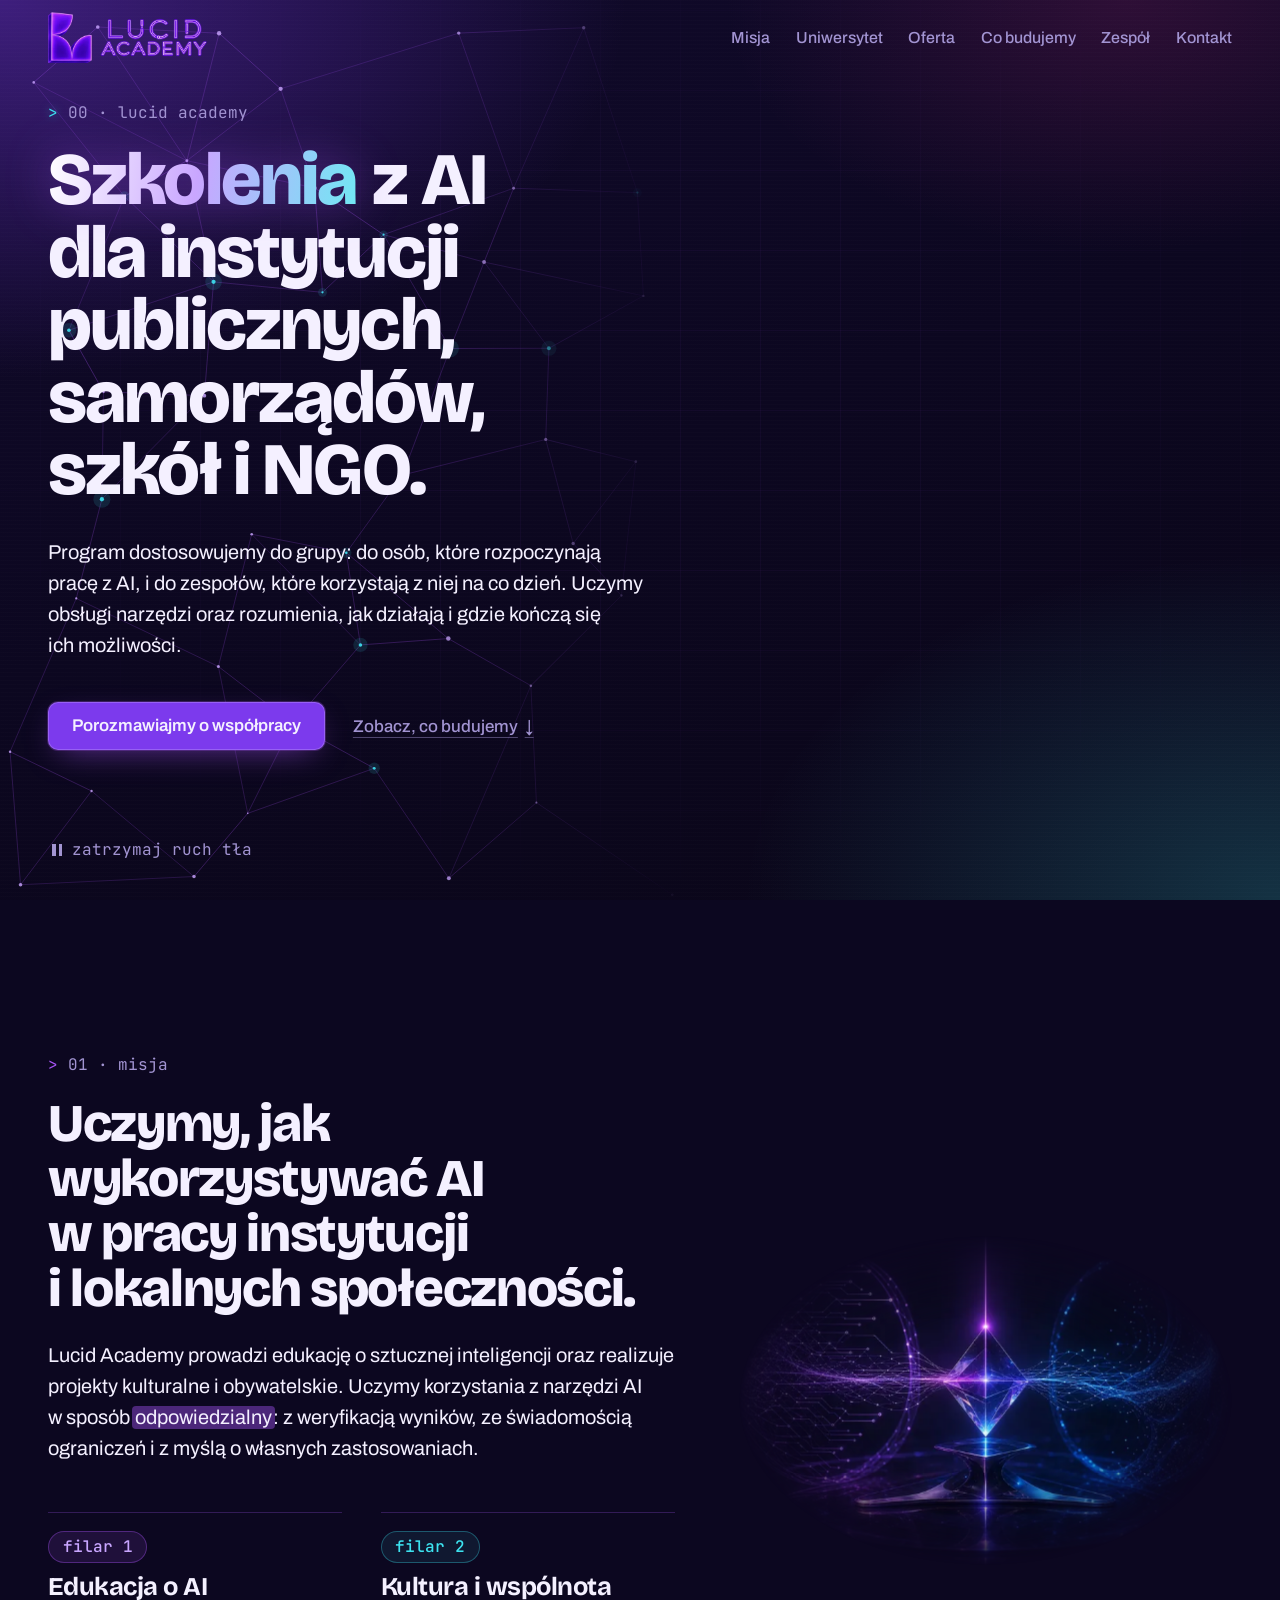
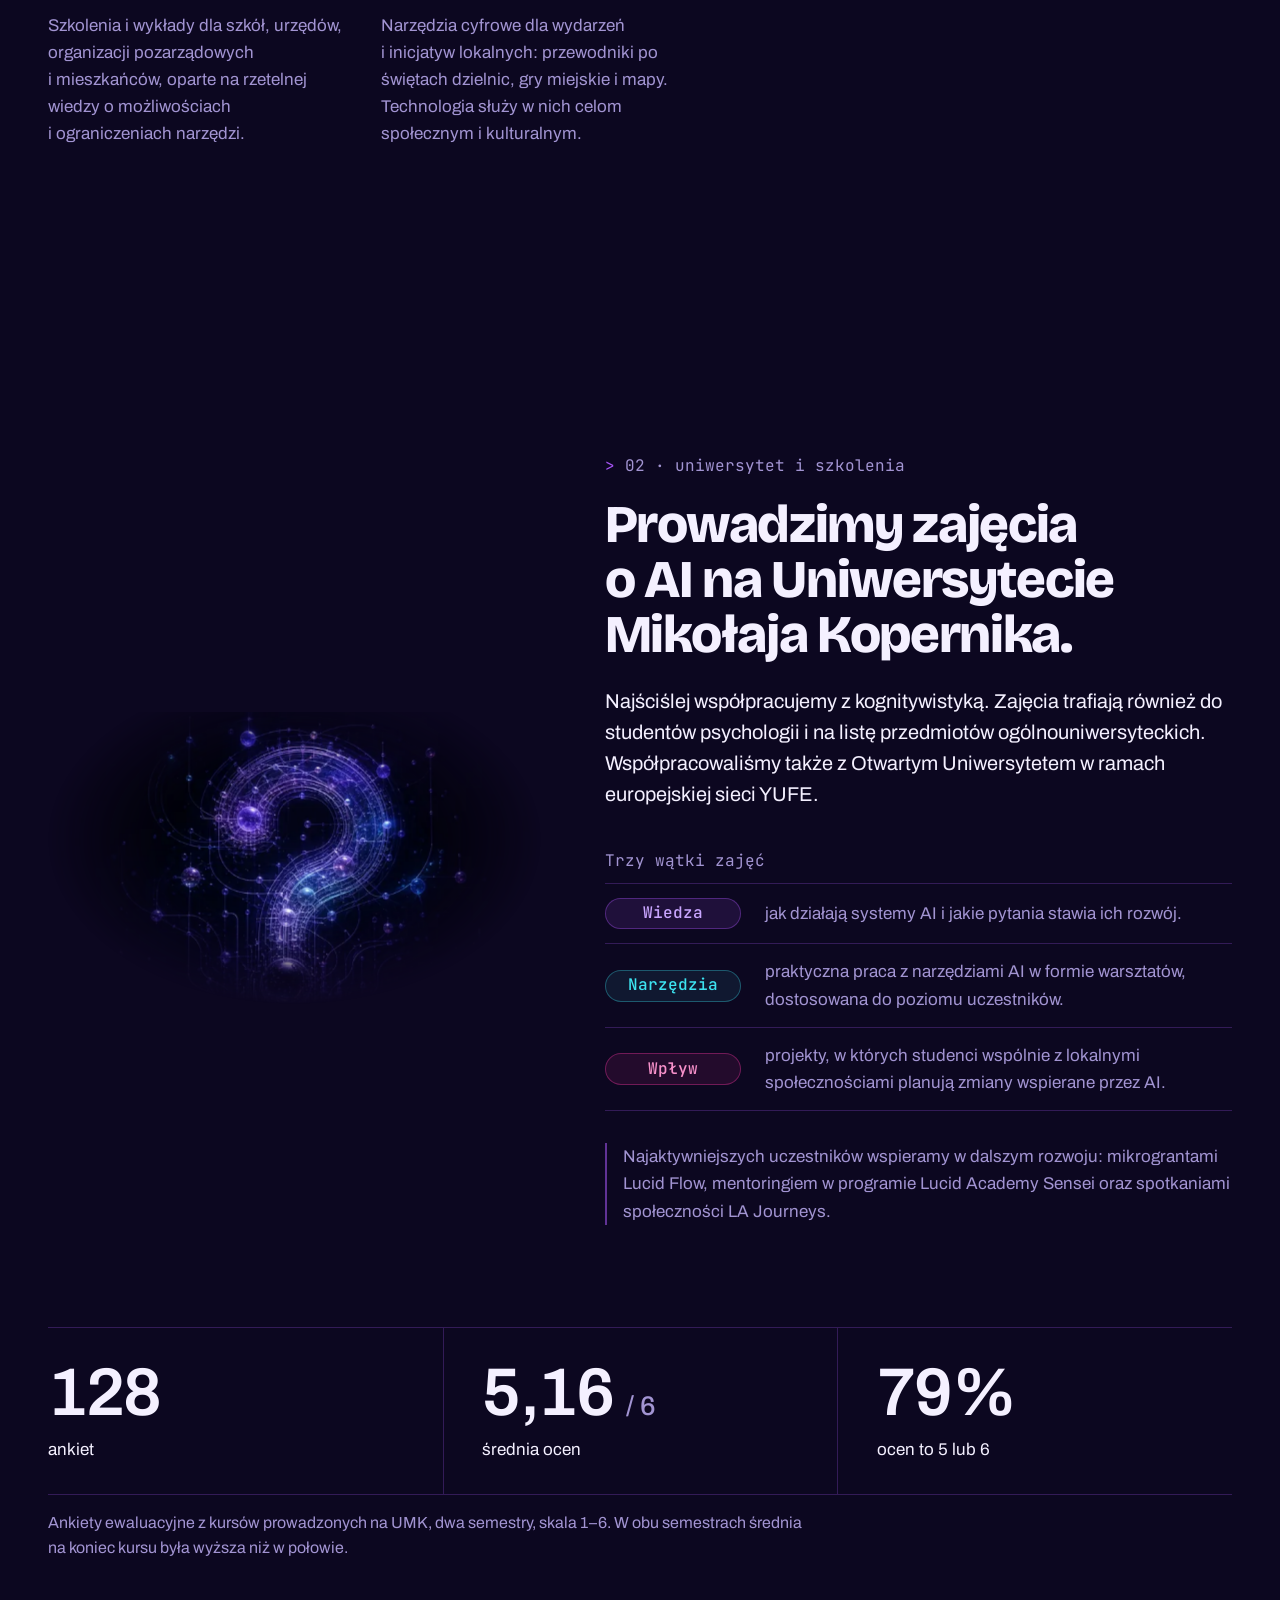
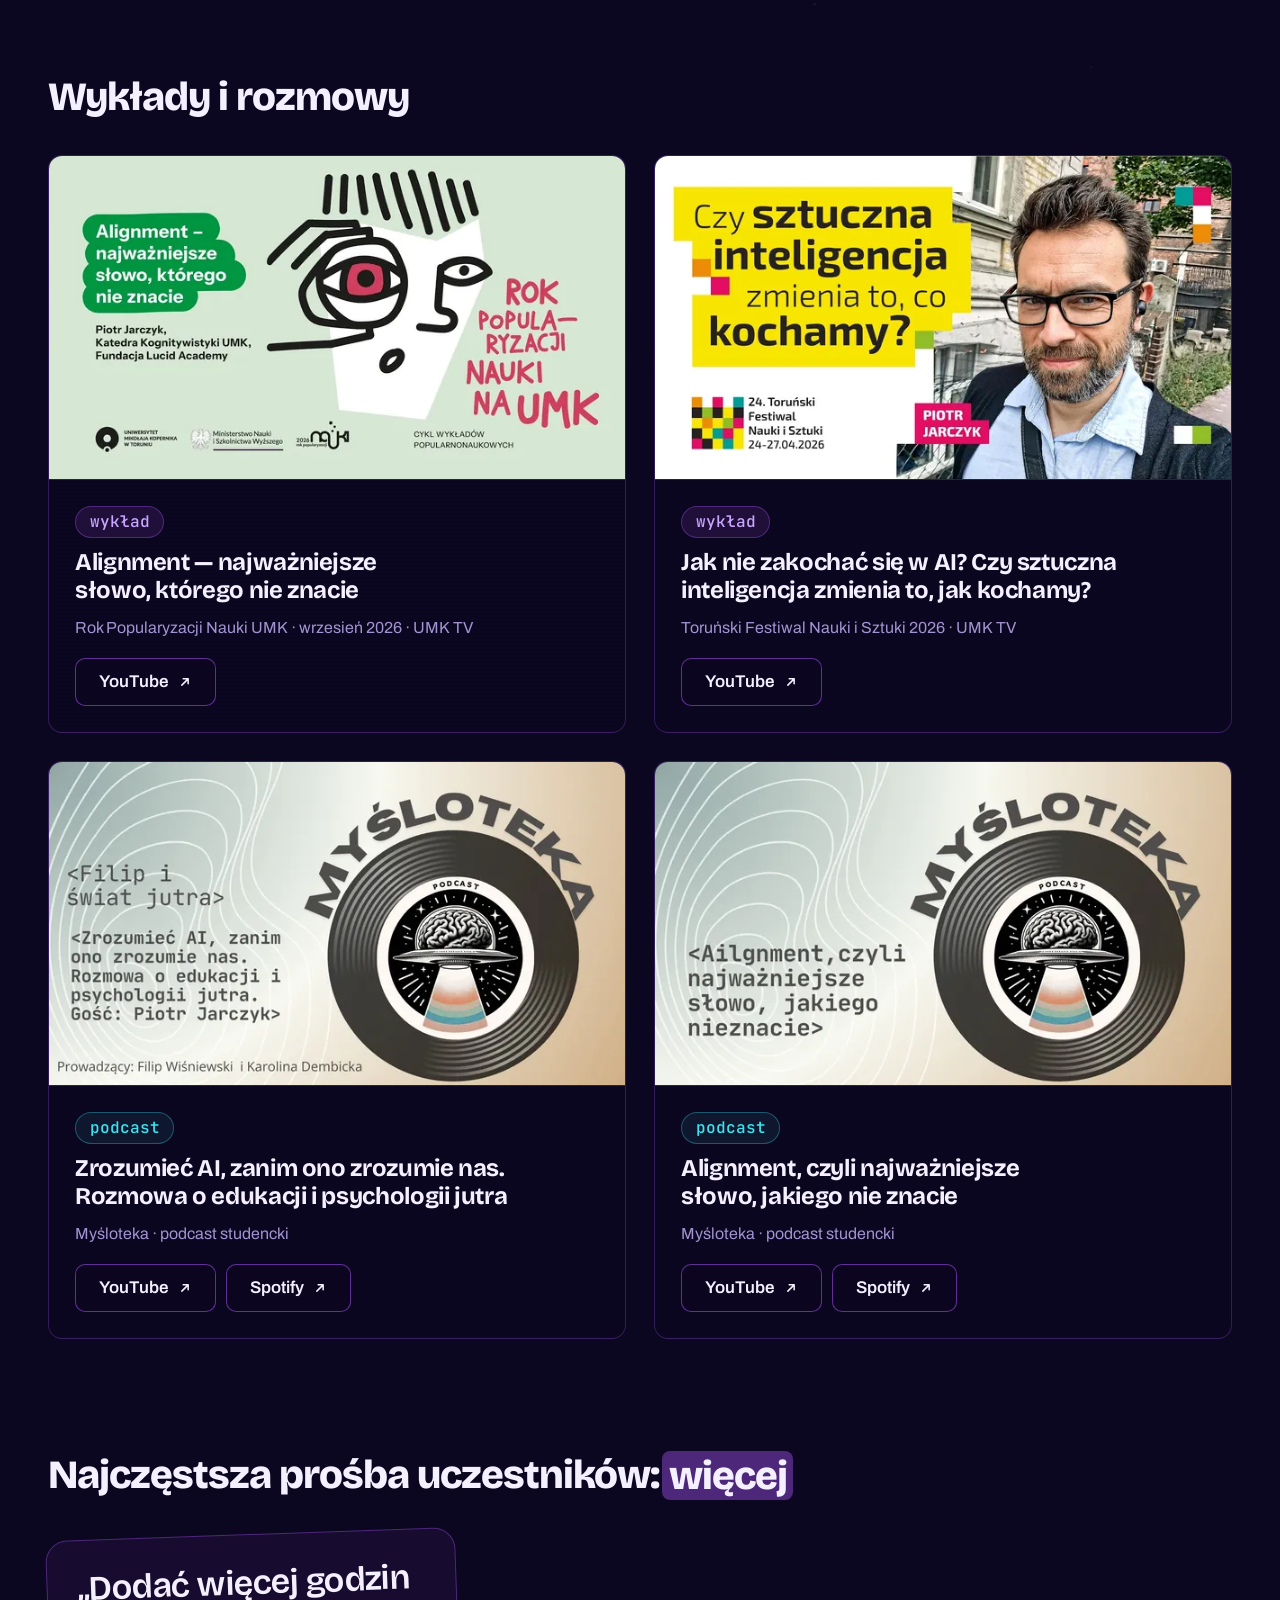
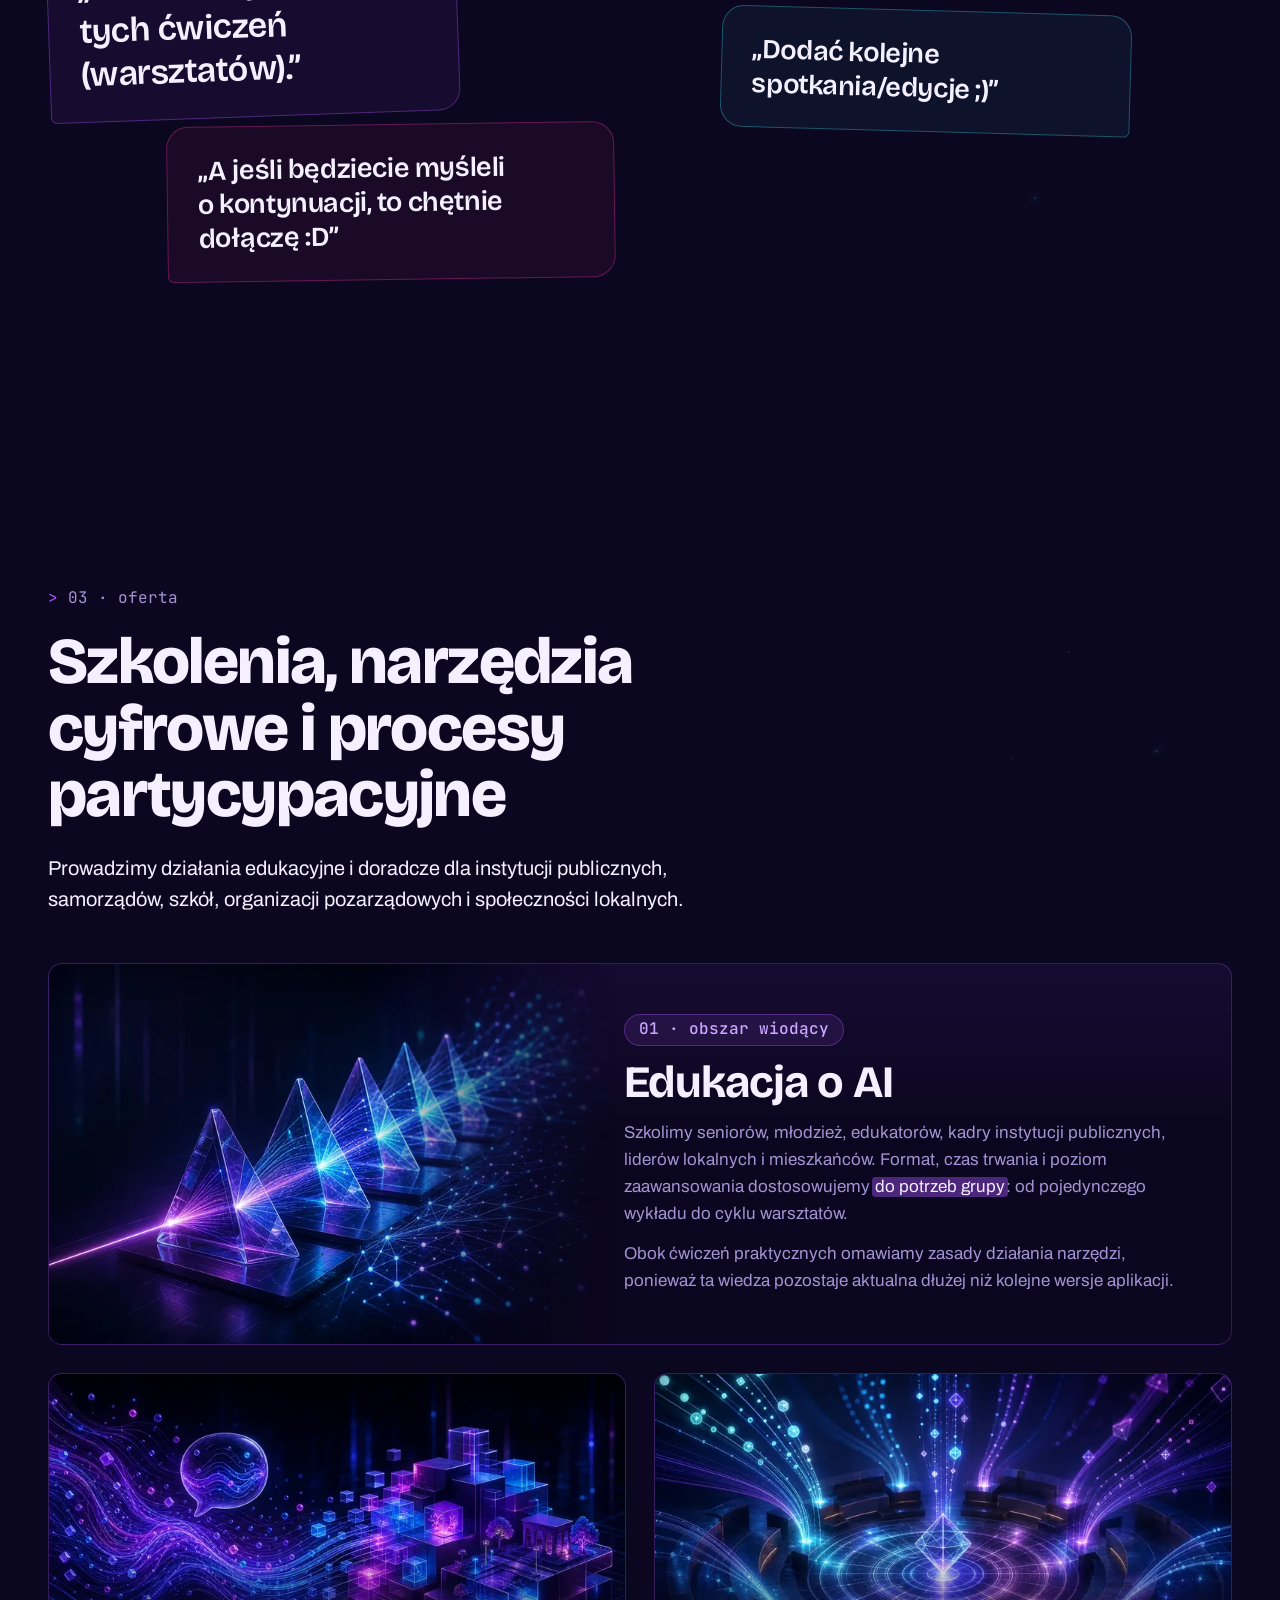
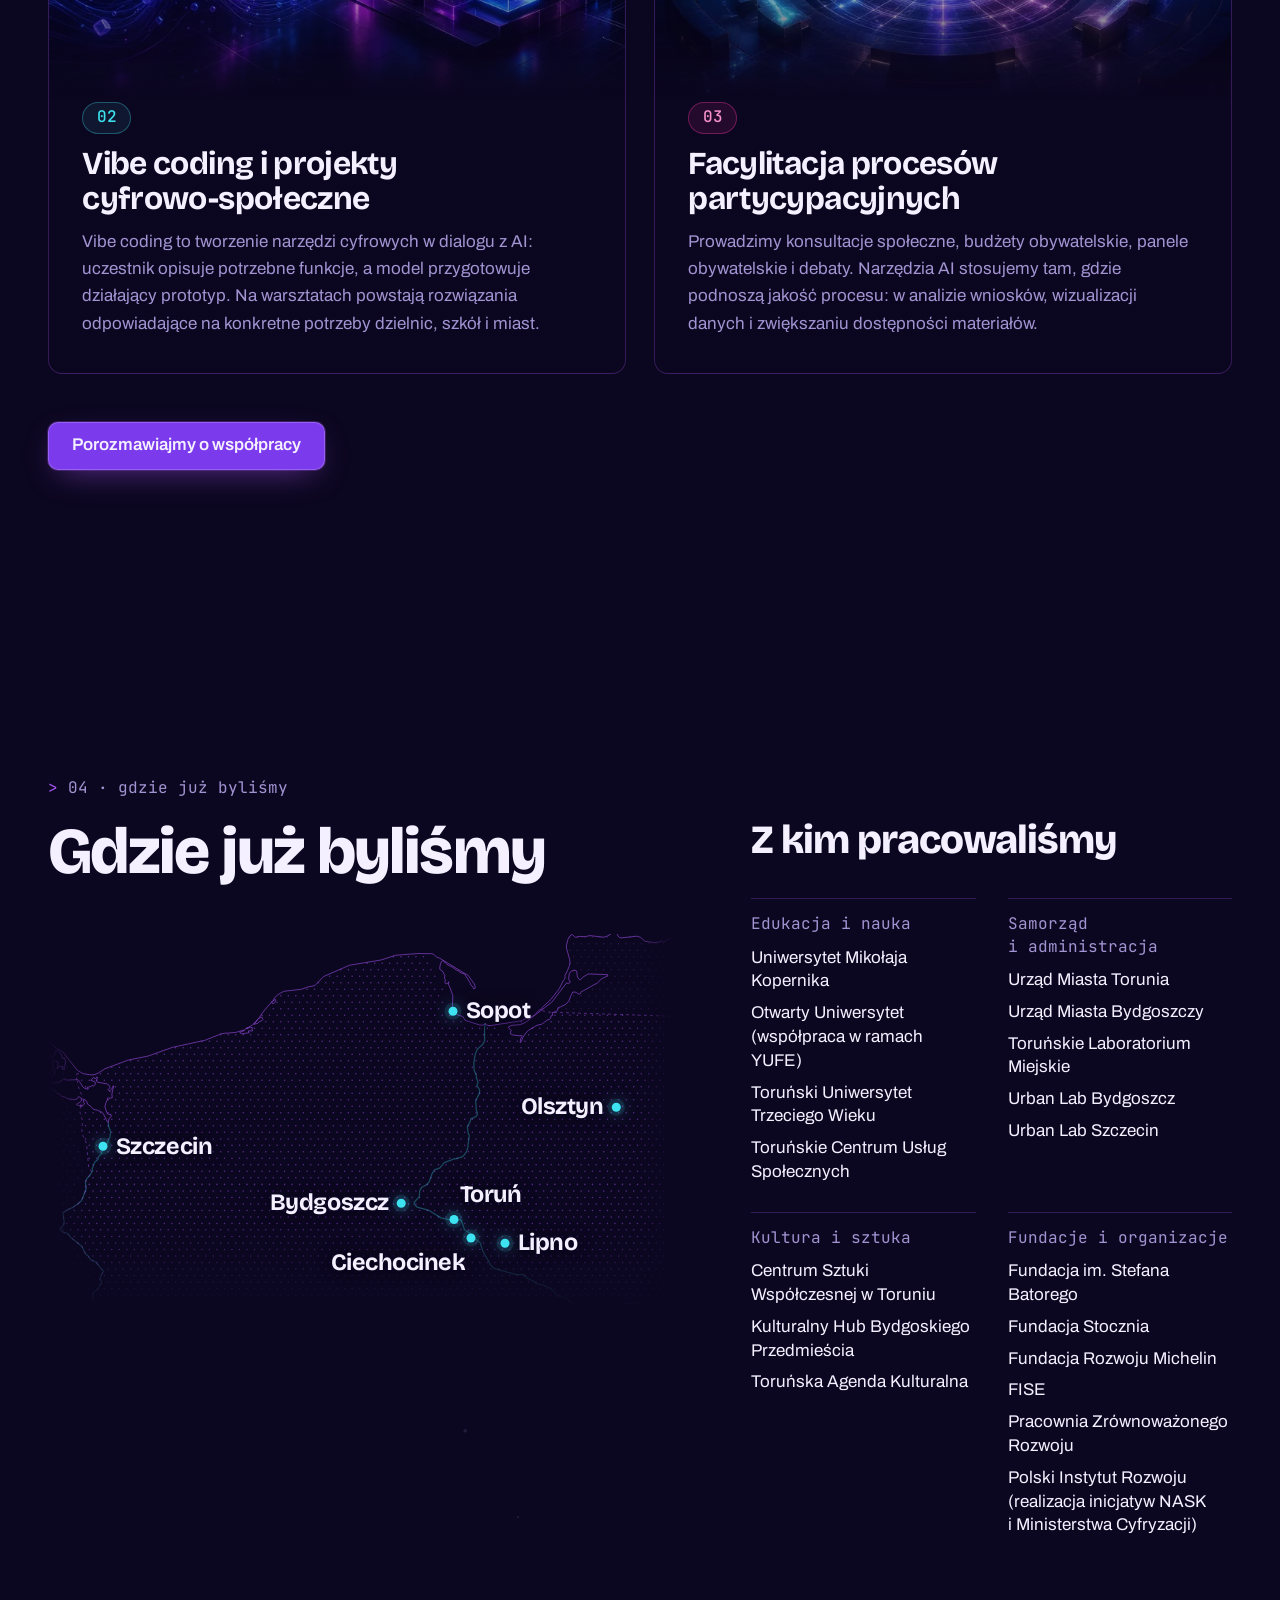
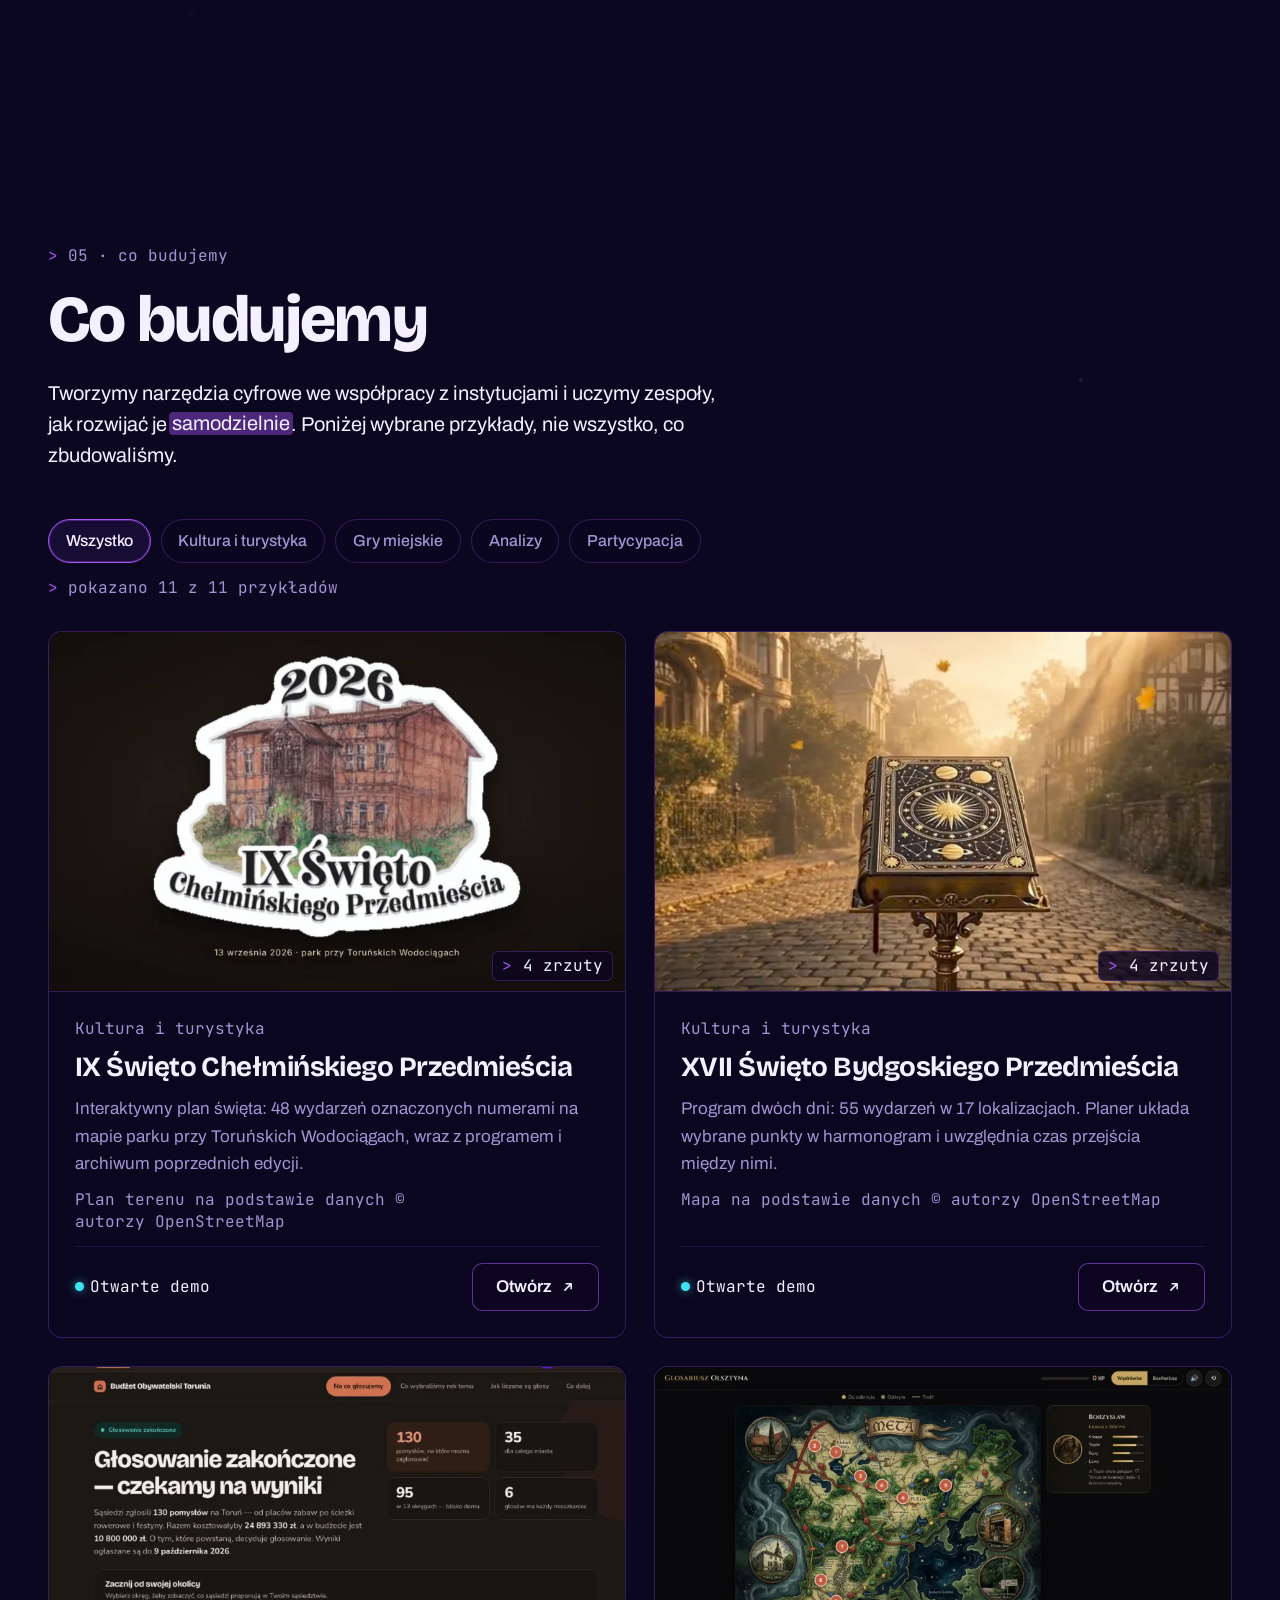
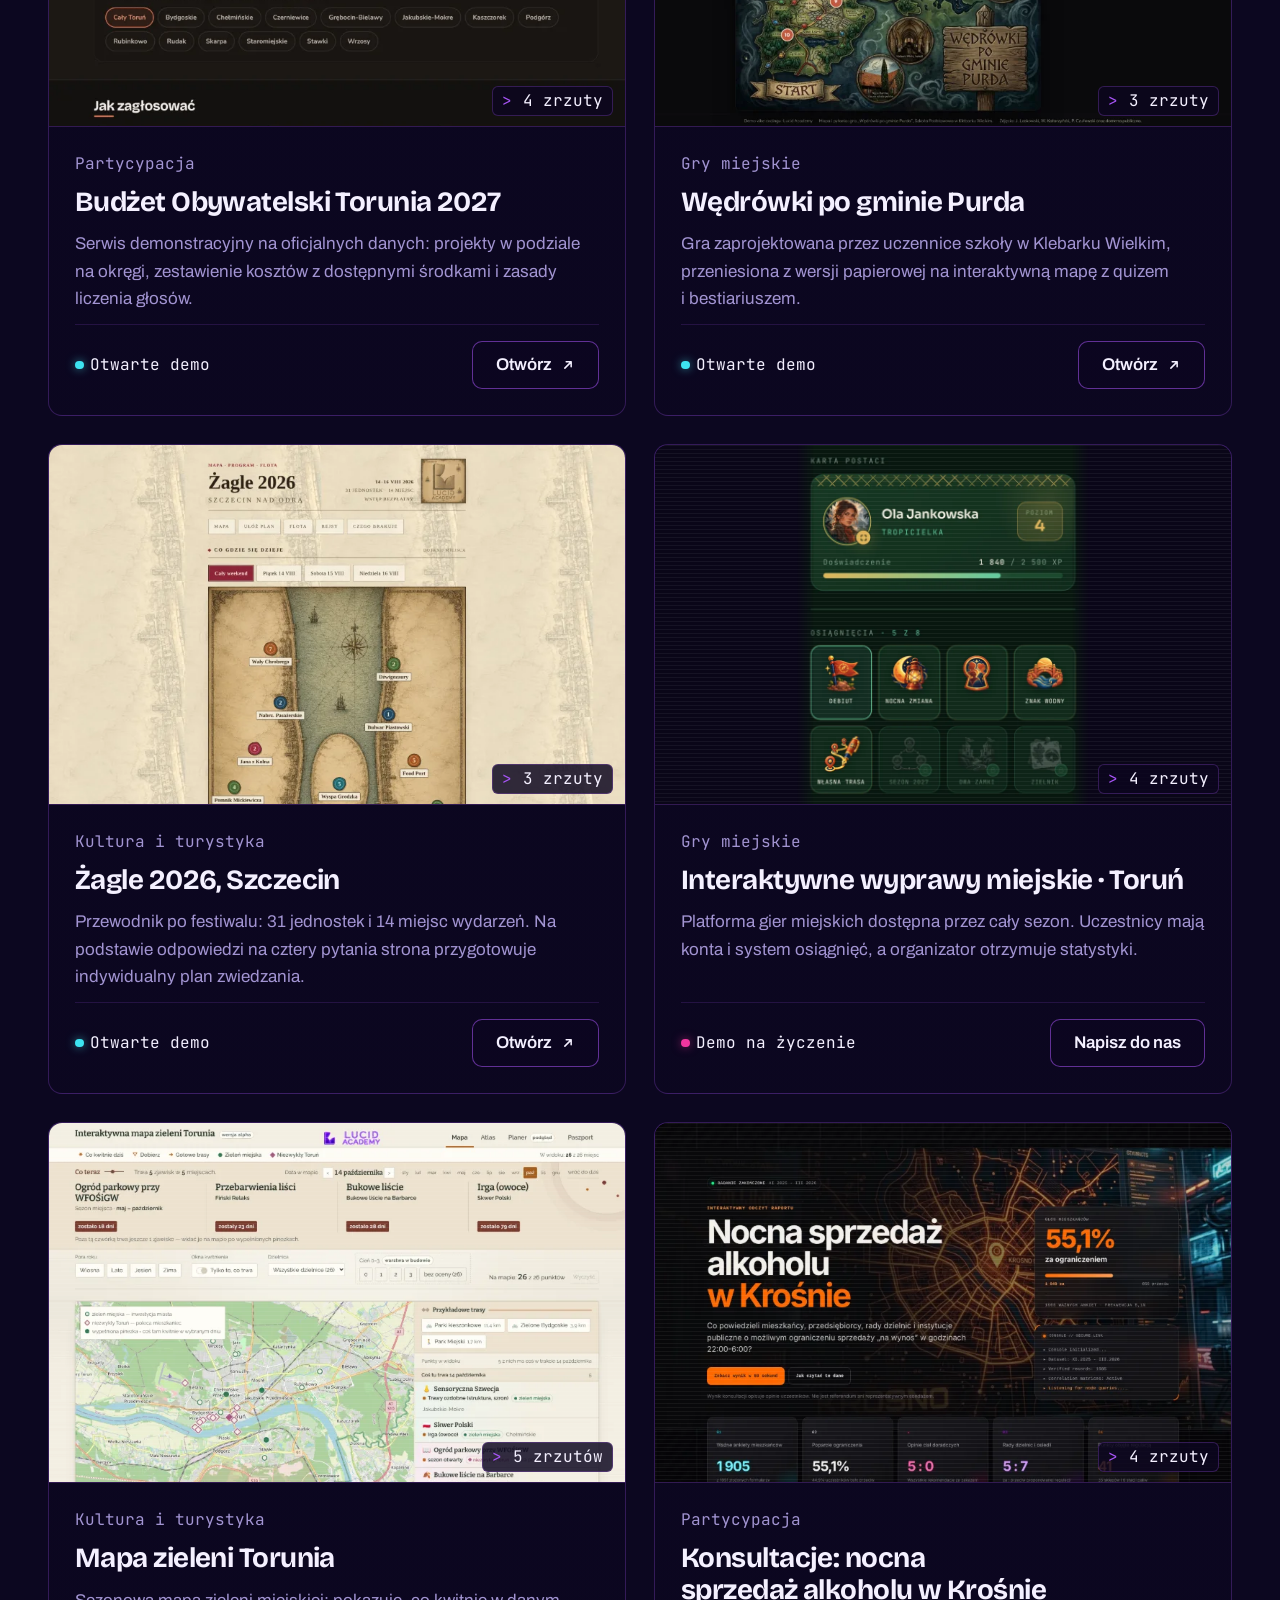
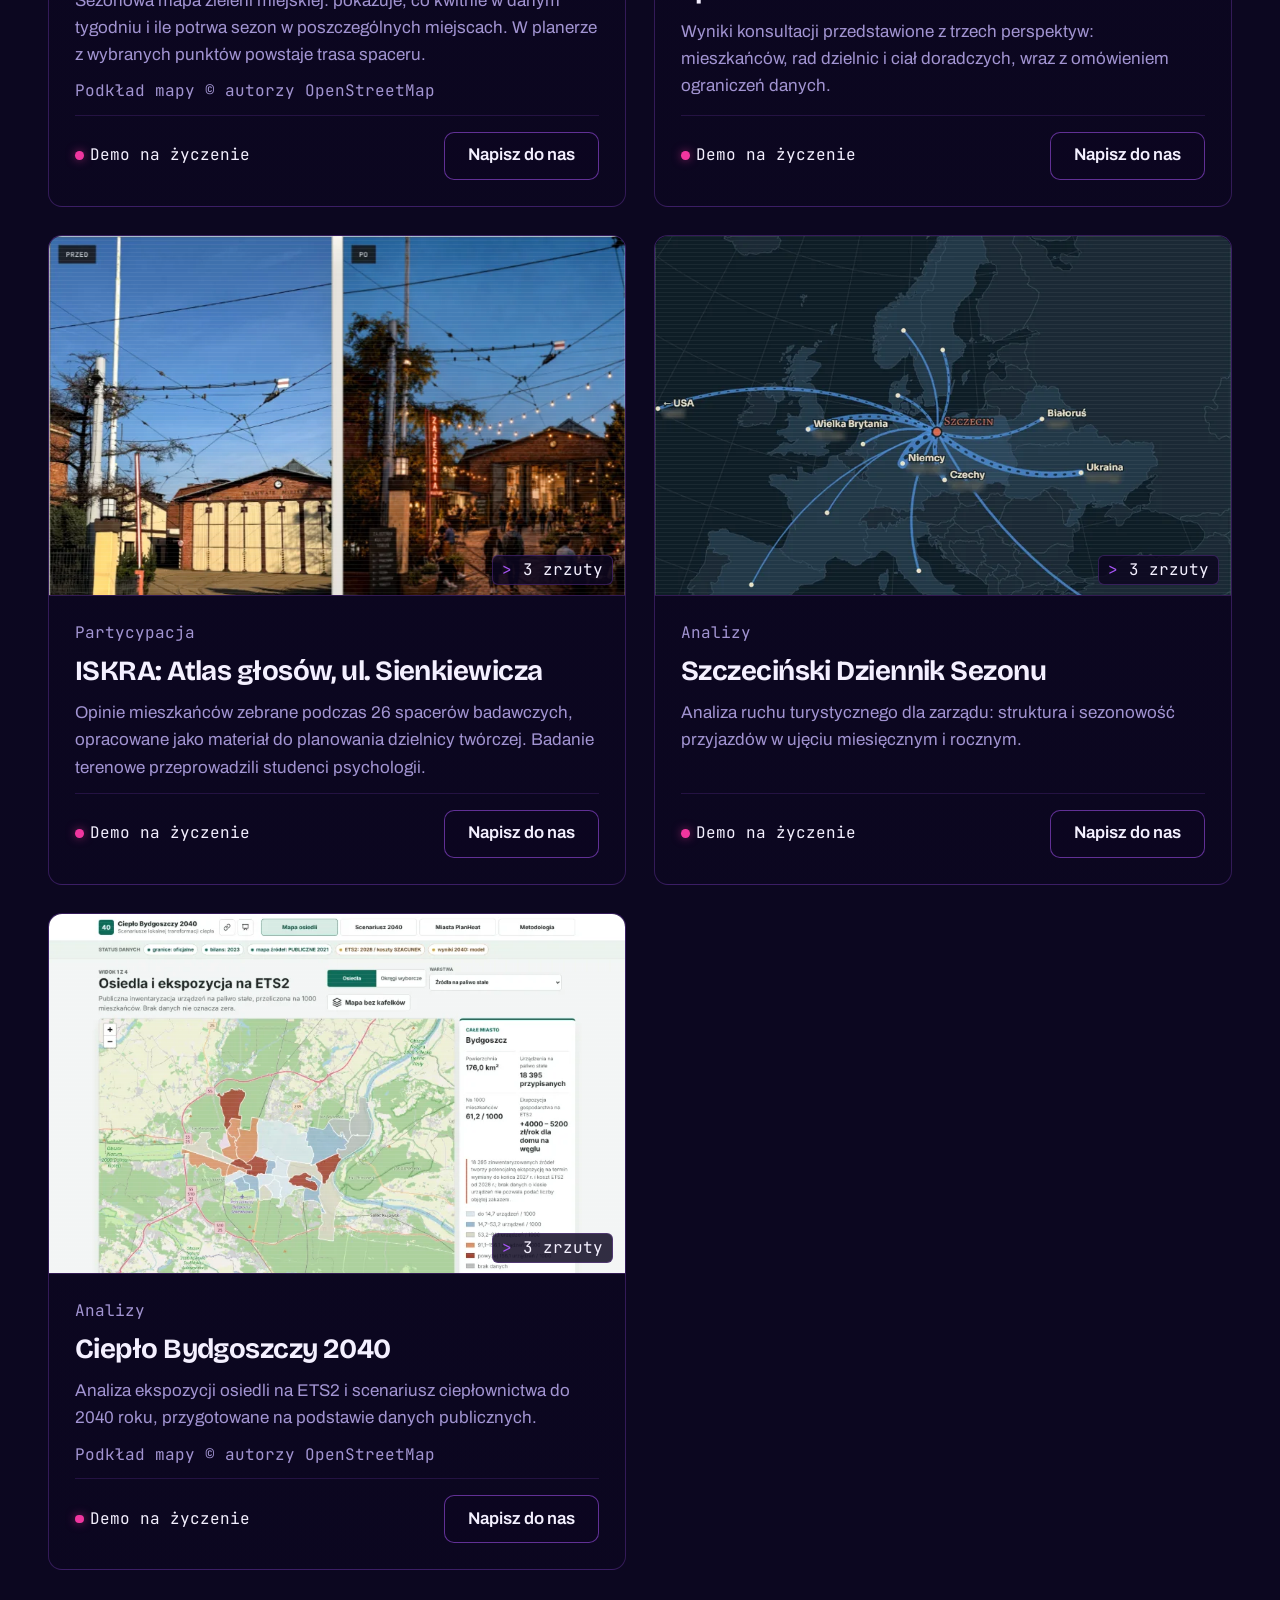
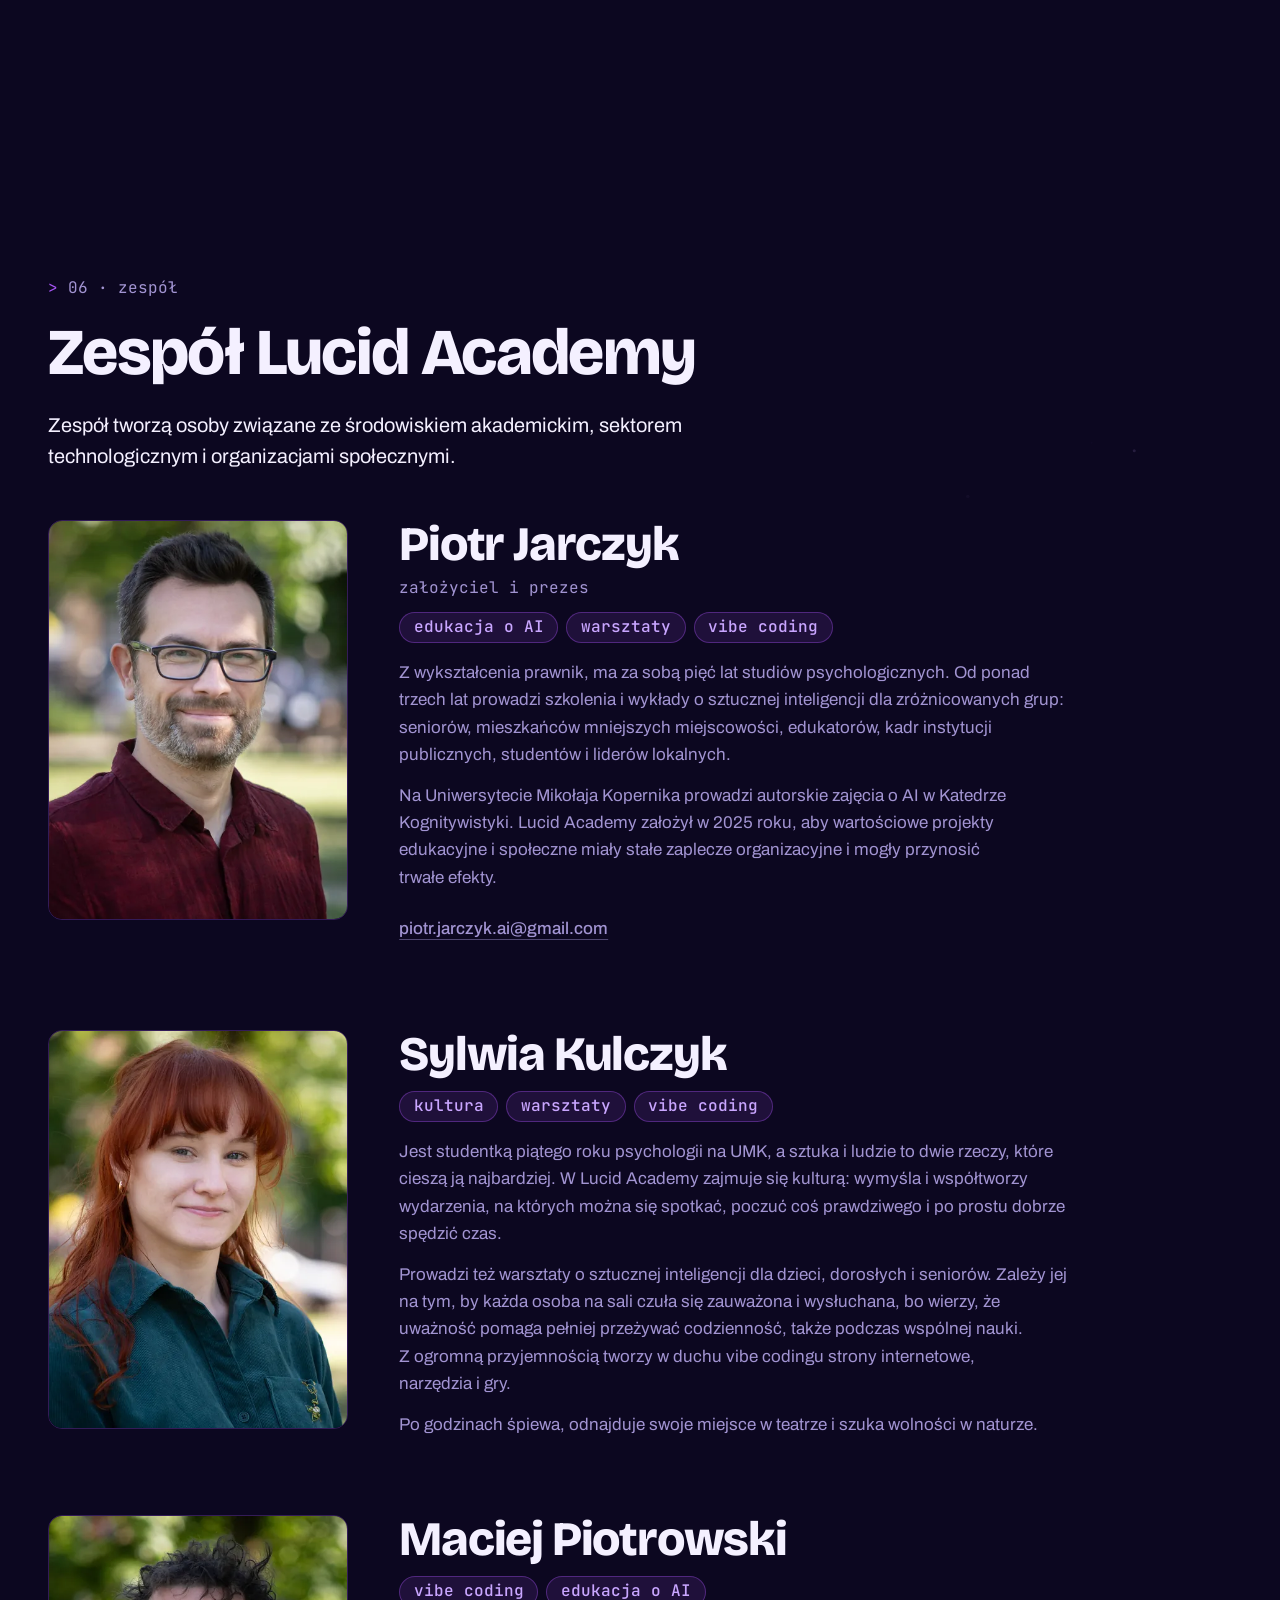
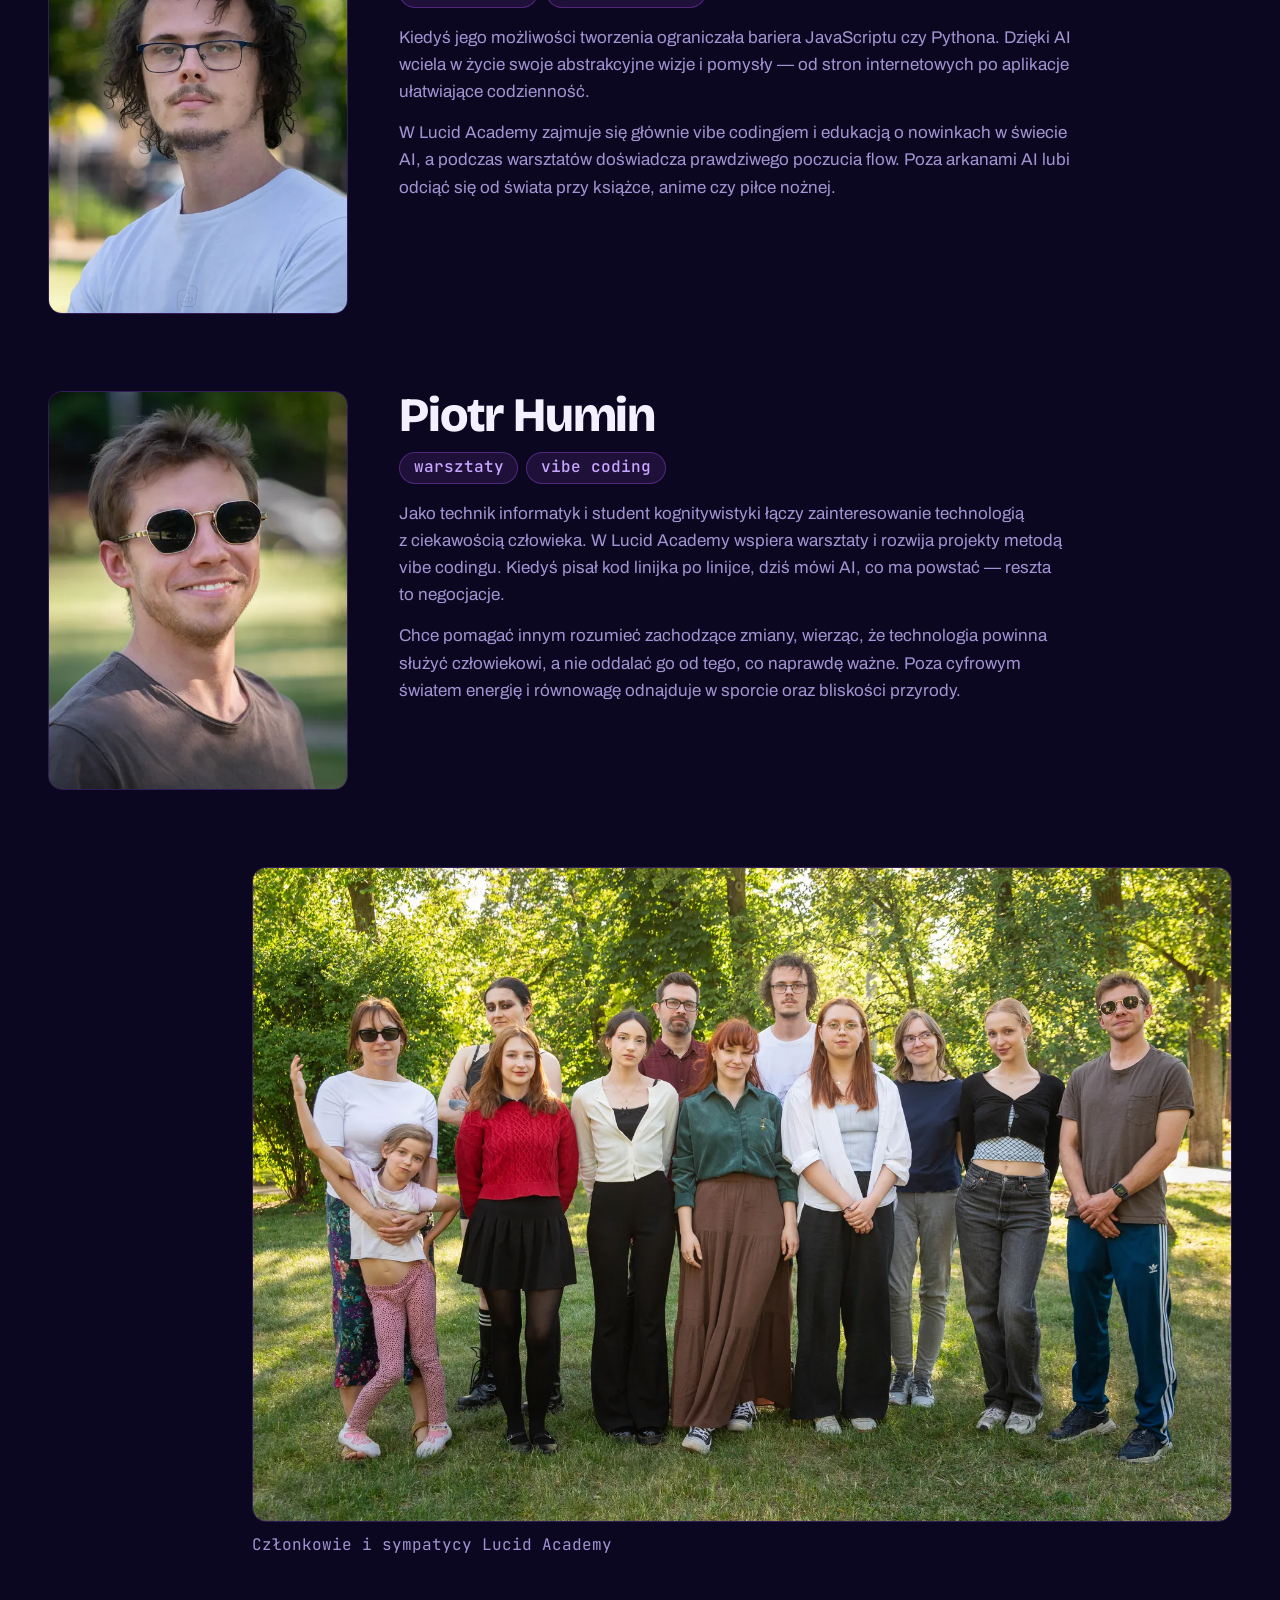
==== commit 6ff9fd6a: "Sieć: hero płynie, kulka w kadrze, więcej fragmentów - Hero: ilustracja wystaje za prawą krawędź tyl" ====
--- a/index.html
+++ b/index.html
@@ -263,27 +263,18 @@
             </figure>
           </div>
 
-          <!-- Pasek trzech liczb: ankiety z kursów na UMK (nie ze szkoleń dla instytucji).
-               Każda liczba ma mały wykres w tej samej skali co dane: 128 kropek = 128 ankiet,
-               pierścień 5,16 z 6 (86%), siatka 10×10 z 79 polami. Kropki i siatkę dorysowuje
-               js/przewijanie.js; bez JavaScriptu zostają same liczby. -->
+          <!-- Pasek trzech liczb: ankiety z kursów na UMK (nie ze szkoleń dla instytucji) -->
           <figure class="liczby" data-wejscie>
             <ul class="liczby__lista" role="list">
               <li class="liczba">
-                <div class="liczba__wykres wykres-kropki" data-wykres="kropki" data-ile="128" aria-hidden="true"></div>
                 <span class="liczba__wartosc">128</span>
                 <span class="liczba__opis">ankiet</span>
               </li>
               <li class="liczba">
-                <svg class="liczba__wykres wykres-pierscien" data-wykres="pierscien" style="--udzial: 86" viewBox="0 0 100 100" aria-hidden="true" focusable="false">
-                  <circle class="wykres-pierscien__tor" cx="50" cy="50" r="42" pathLength="100" />
-                  <circle class="wykres-pierscien__luk" cx="50" cy="50" r="42" pathLength="100" />
-                </svg>
                 <span class="liczba__wartosc">5,16 <span class="liczba__skala">/ 6</span></span>
                 <span class="liczba__opis">średnia ocen</span>
               </li>
               <li class="liczba">
-                <div class="liczba__wykres wykres-siatka" data-wykres="siatka" data-ile="100" data-zapalone="79" aria-hidden="true"></div>
                 <span class="liczba__wartosc">79%</span>
                 <span class="liczba__opis">ocen to 5 lub 6</span>
               </li>
--- a/css/strona.css
+++ b/css/strona.css
@@ -1115,78 +1115,26 @@
   border-block: 1px solid var(--line);
 }
 
-/* Na telefonie wykres po lewej w kolumnie stałej szerokości (liczby stoją w jednej linii),
-   liczba i opis obok; wyżej wykres nad liczbą, w kolumnach. Bez JavaScriptu kropek i siatki
-   nie ma, więc wykresy znikają i zostaje jedna kolumna z liczbami. */
+/* Na telefonie liczba i opis w jednym wierszu („128 ankiet”), wyżej — w kolumnach */
 .liczba {
-  display: grid;
-  grid-template-columns: 7rem minmax(0, 1fr);
-  grid-template-areas: "wykres wartosc" "wykres opis";
-  align-items: center;
-  column-gap: 16px;
-  row-gap: 4px;
+  display: flex;
+  flex-wrap: wrap;
+  align-items: baseline;
+  gap: 4px 14px;
   padding-block: clamp(18px, 2.4vw, 32px);
 }
 .liczba + .liczba { border-top: 1px solid var(--line); }
-.liczba__wykres { grid-area: wykres; justify-self: center; }
-html:not(.js) .liczba { grid-template-columns: minmax(0, 1fr); grid-template-areas: "wartosc" "opis"; }
-html:not(.js) .liczba__wykres { display: none; }
-.liczba__wartosc { grid-area: wartosc; align-self: end; }
-.liczba__opis { grid-area: opis; align-self: start; }
 
 @media (min-width: 720px) {
   .liczby__lista { grid-template-columns: repeat(3, minmax(0, 1fr)); }
   .liczba {
-    grid-template-columns: minmax(0, 1fr);
-    /* Wiersz wykresu tej samej wysokości w trzech kolumnach: liczby i opisy w jednej linii */
-    grid-template-rows: 80px auto auto;
-    grid-template-areas: "wykres" "wartosc" "opis";
-    align-content: start;
-    justify-items: start;
-    row-gap: 10px;
+    flex-direction: column;
+    align-items: flex-start;
+    gap: 10px;
     padding-inline: clamp(20px, 3vw, 44px);
   }
-  .liczba__wykres { justify-self: start; margin-bottom: 10px; }
   .liczba:first-child { padding-left: 0; }
   .liczba + .liczba { border-top: 0; border-left: 1px solid var(--line); }
-}
-
-/* Wykresy przy liczbach, w kolorach trójki akcentów; zgaszone pole to ten sam kolor
-   w małym kryciu. Wysokość ta sama w trzech kolumnach. */
-.wykres-kropki,
-.wykres-siatka { display: grid; }
-.wykres-kropki { grid-template-columns: repeat(16, 4px); gap: 3px; }
-.wykres-siatka { grid-template-columns: repeat(10, 5px); gap: 2px; }
-.wykres-kropki > i,
-.wykres-siatka > i {
-  aspect-ratio: 1;
-  transition: background-color .3s ease, box-shadow .3s ease;
-}
-.wykres-kropki > i { border-radius: 50%; background: rgba(168, 85, 247, .18); }
-.wykres-kropki > i.zapalone { background: var(--violet-jasny); box-shadow: 0 0 6px rgba(168, 85, 247, .7); }
-.wykres-siatka > i { border-radius: 1px; background: rgba(240, 54, 159, .16); }
-.wykres-siatka > i.zapalone { background: var(--magenta); box-shadow: 0 0 6px rgba(240, 54, 159, .55); }
-
-/* Pierścień: łuk to --udzial ze 100 (pathLength), start u góry */
-.wykres-pierscien {
-  width: 56px;
-  height: 56px;
-  overflow: visible;
-  rotate: -90deg;
-}
-.wykres-pierscien circle { fill: none; stroke-width: 9; }
-.wykres-pierscien__tor { stroke: rgba(61, 227, 240, .16); }
-.wykres-pierscien__luk {
-  stroke: var(--cyan);
-  stroke-linecap: round;
-  stroke-dasharray: var(--udzial) 100;
-  filter: drop-shadow(0 0 4px rgba(61, 227, 240, .5));
-}
-
-@media (min-width: 720px) {
-  .wykres-kropki { grid-template-columns: repeat(16, 6px); gap: 4px; }
-  .wykres-siatka { grid-template-columns: repeat(10, 6px); gap: 2px; }
-  .wykres-pierscien { width: 76px; height: 76px; }
 }
 
 .liczba__wartosc {
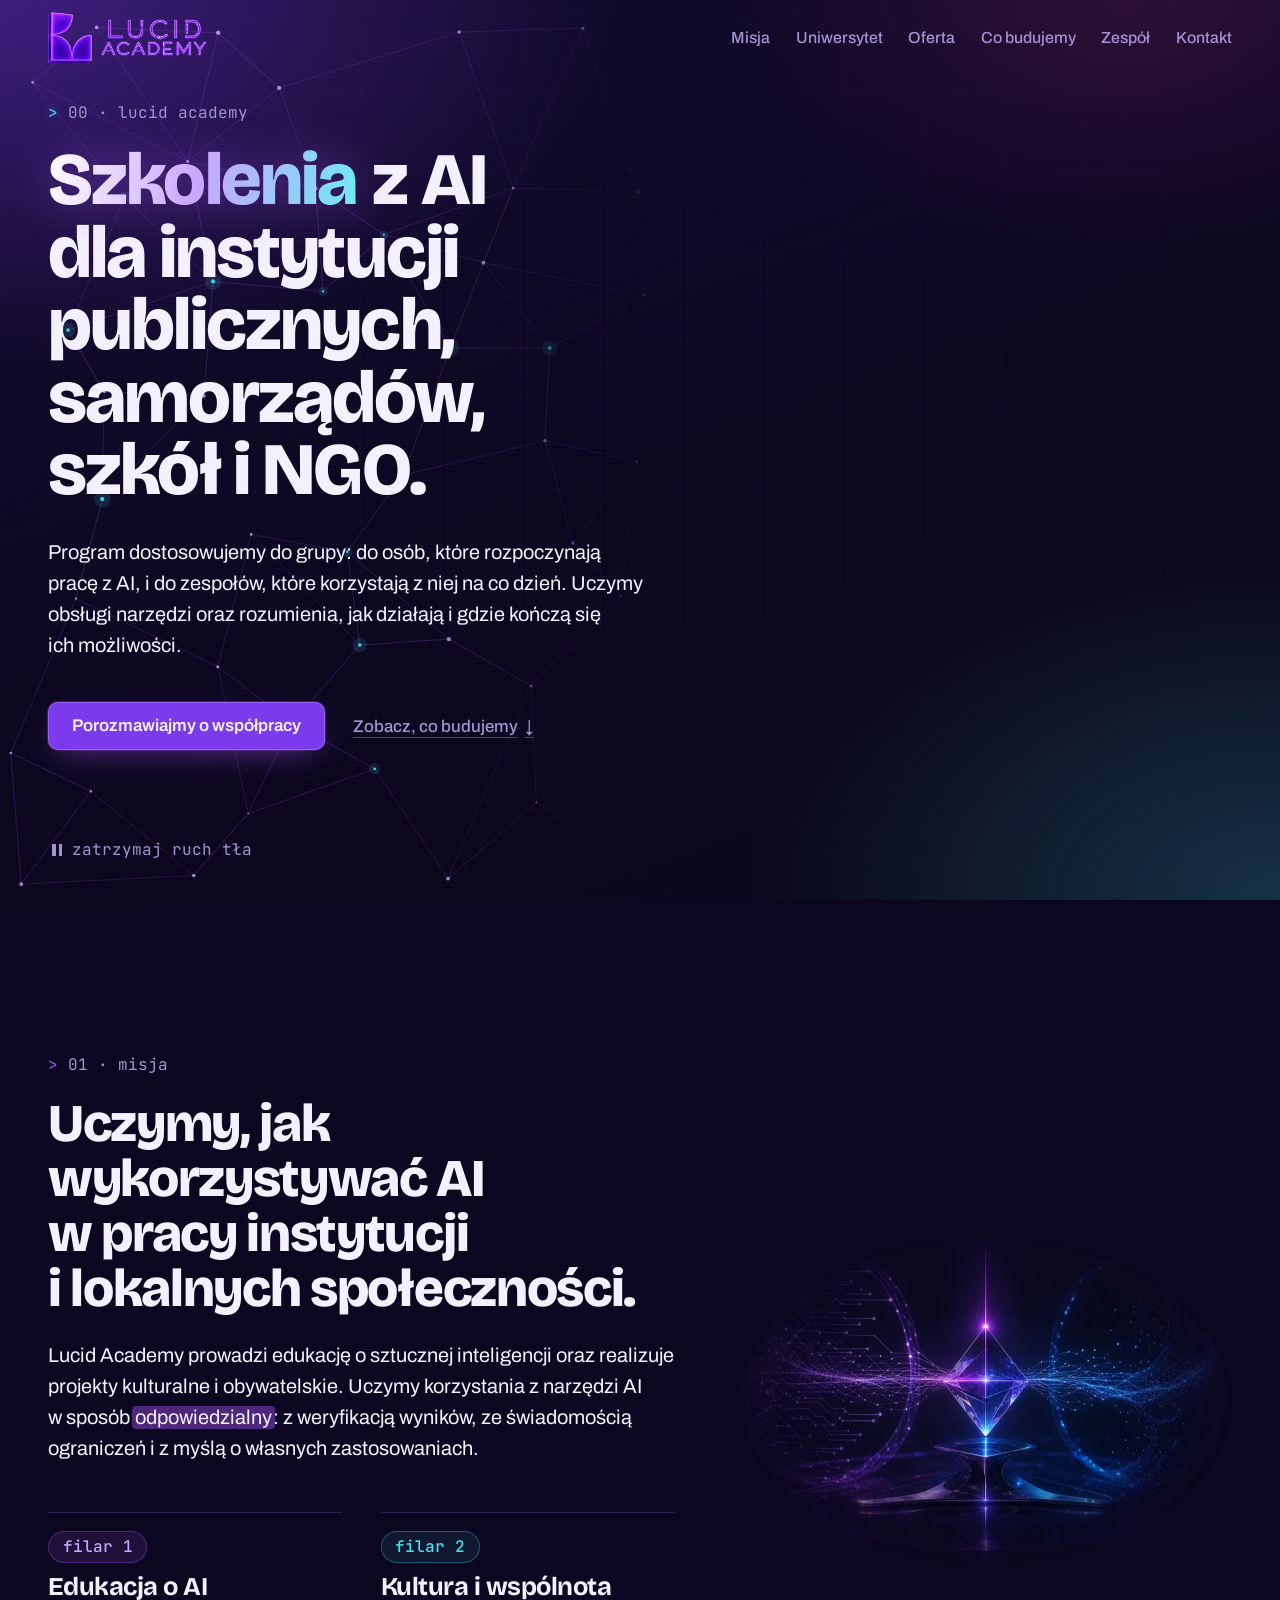
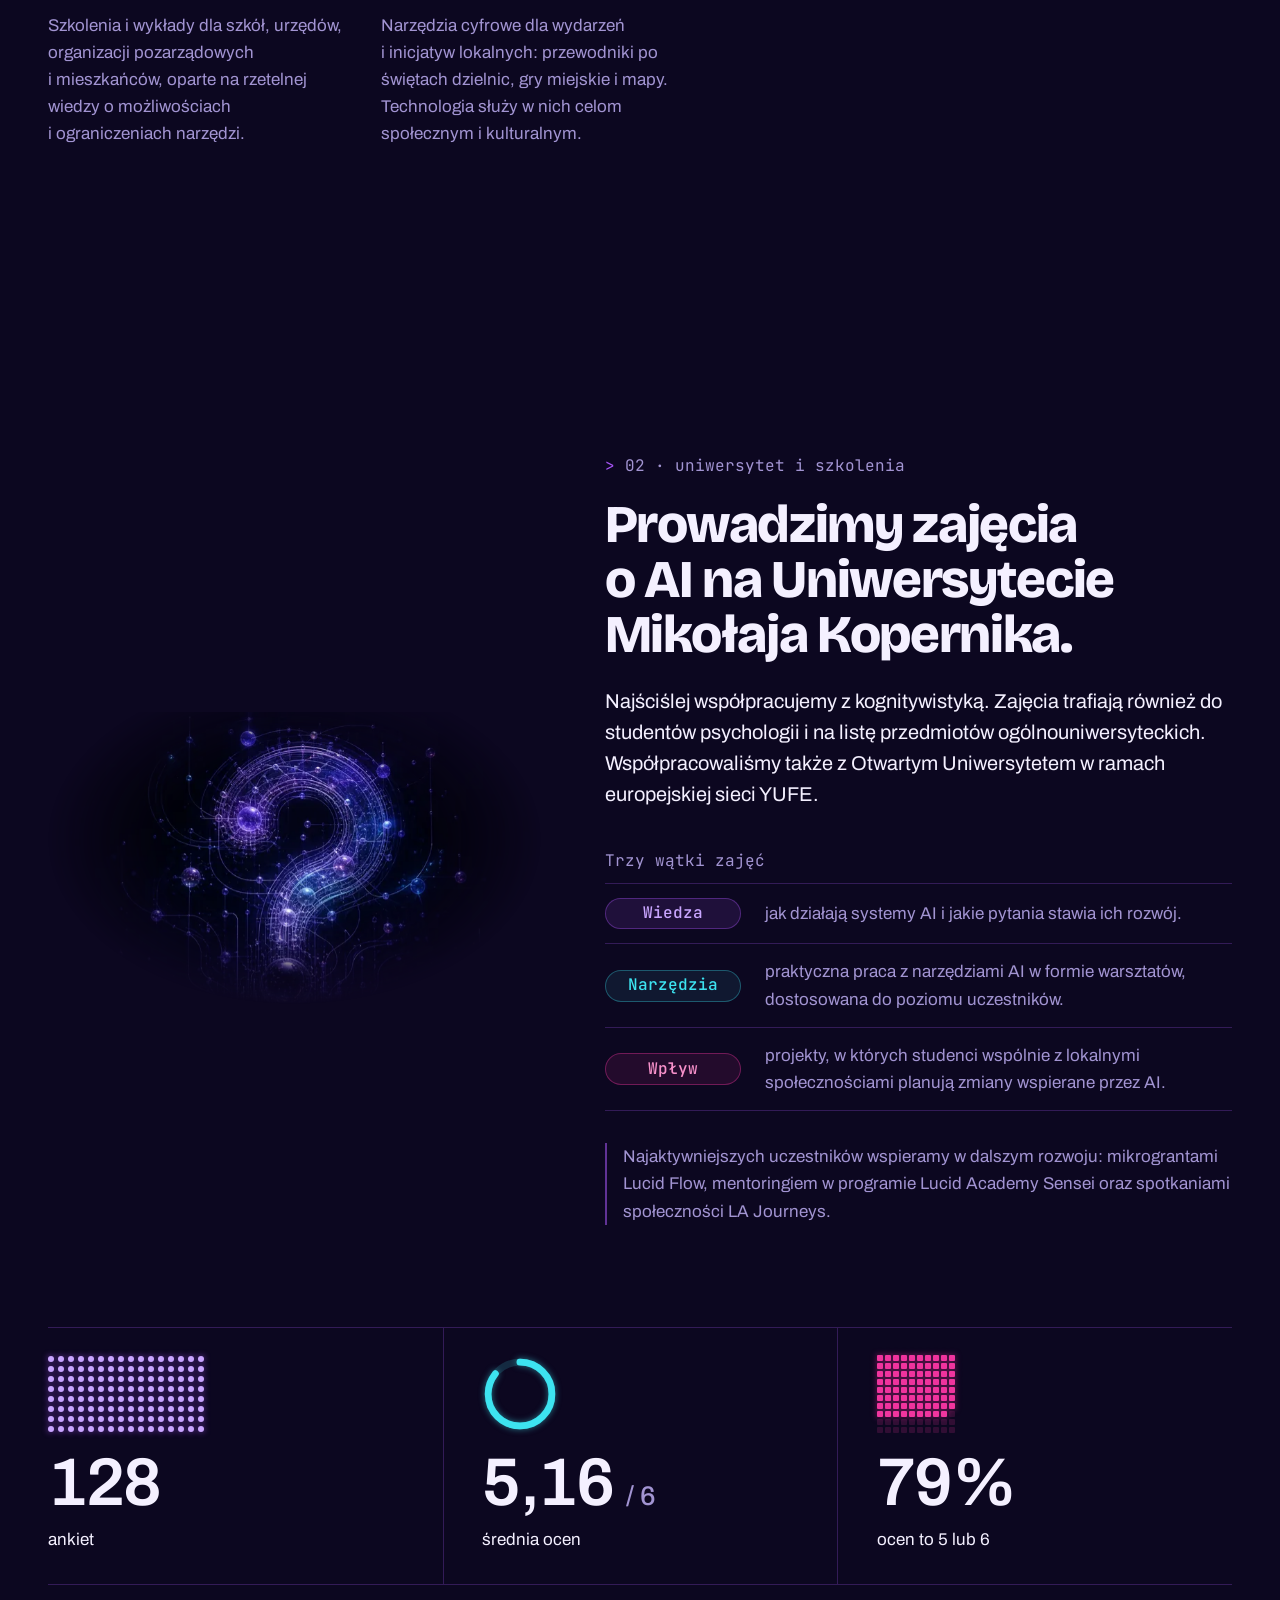
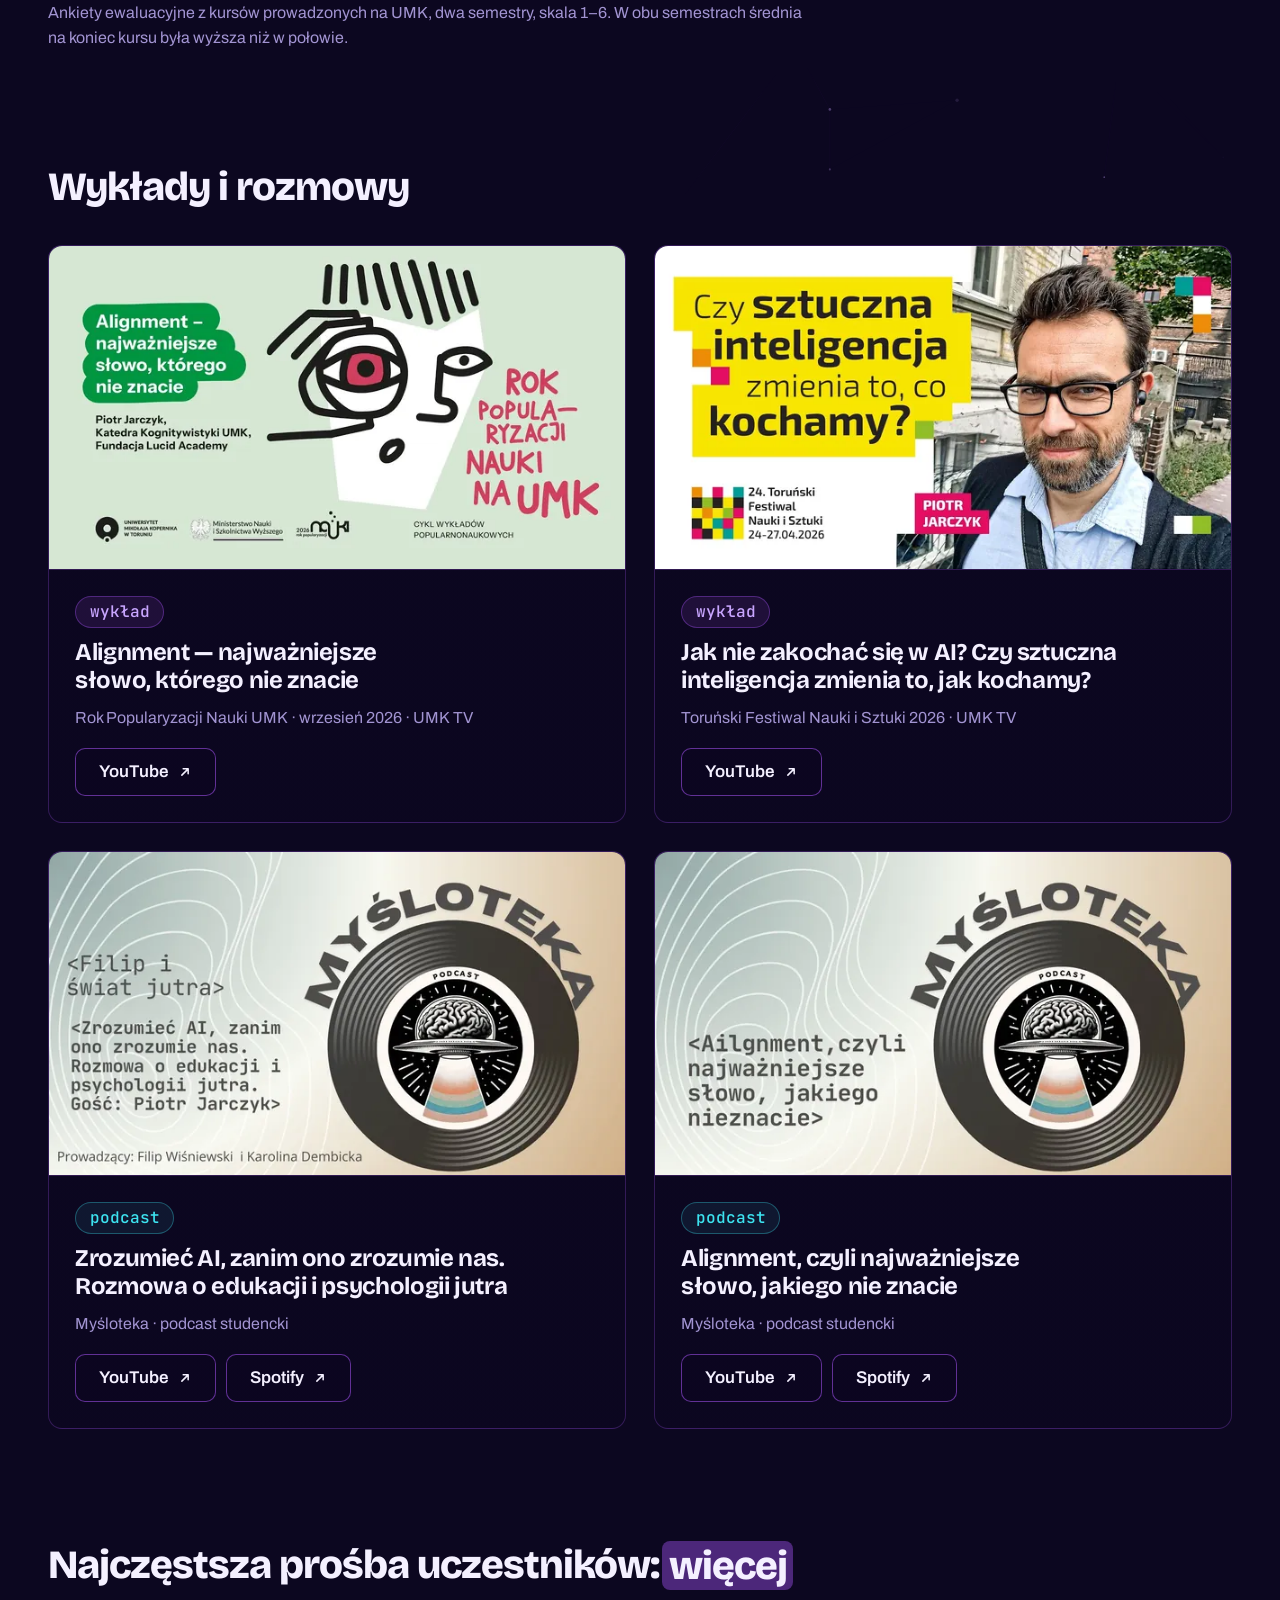
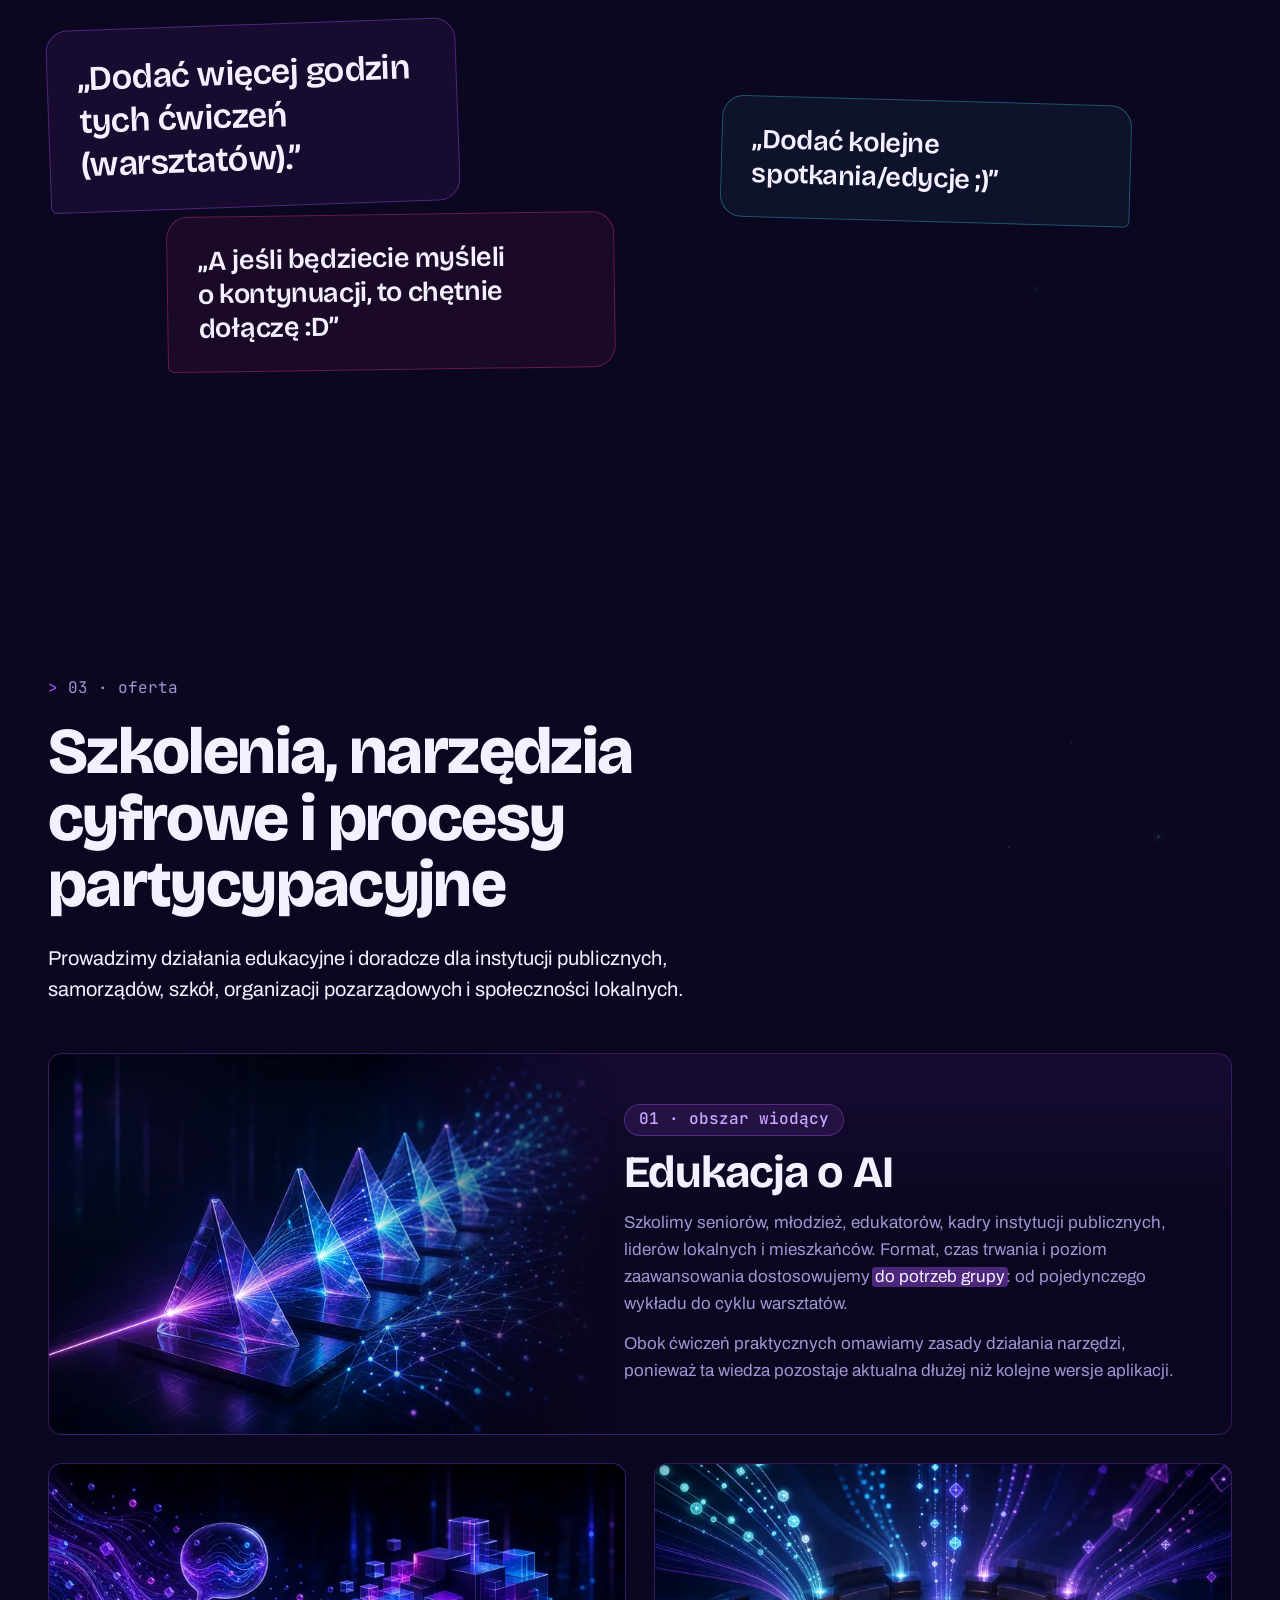
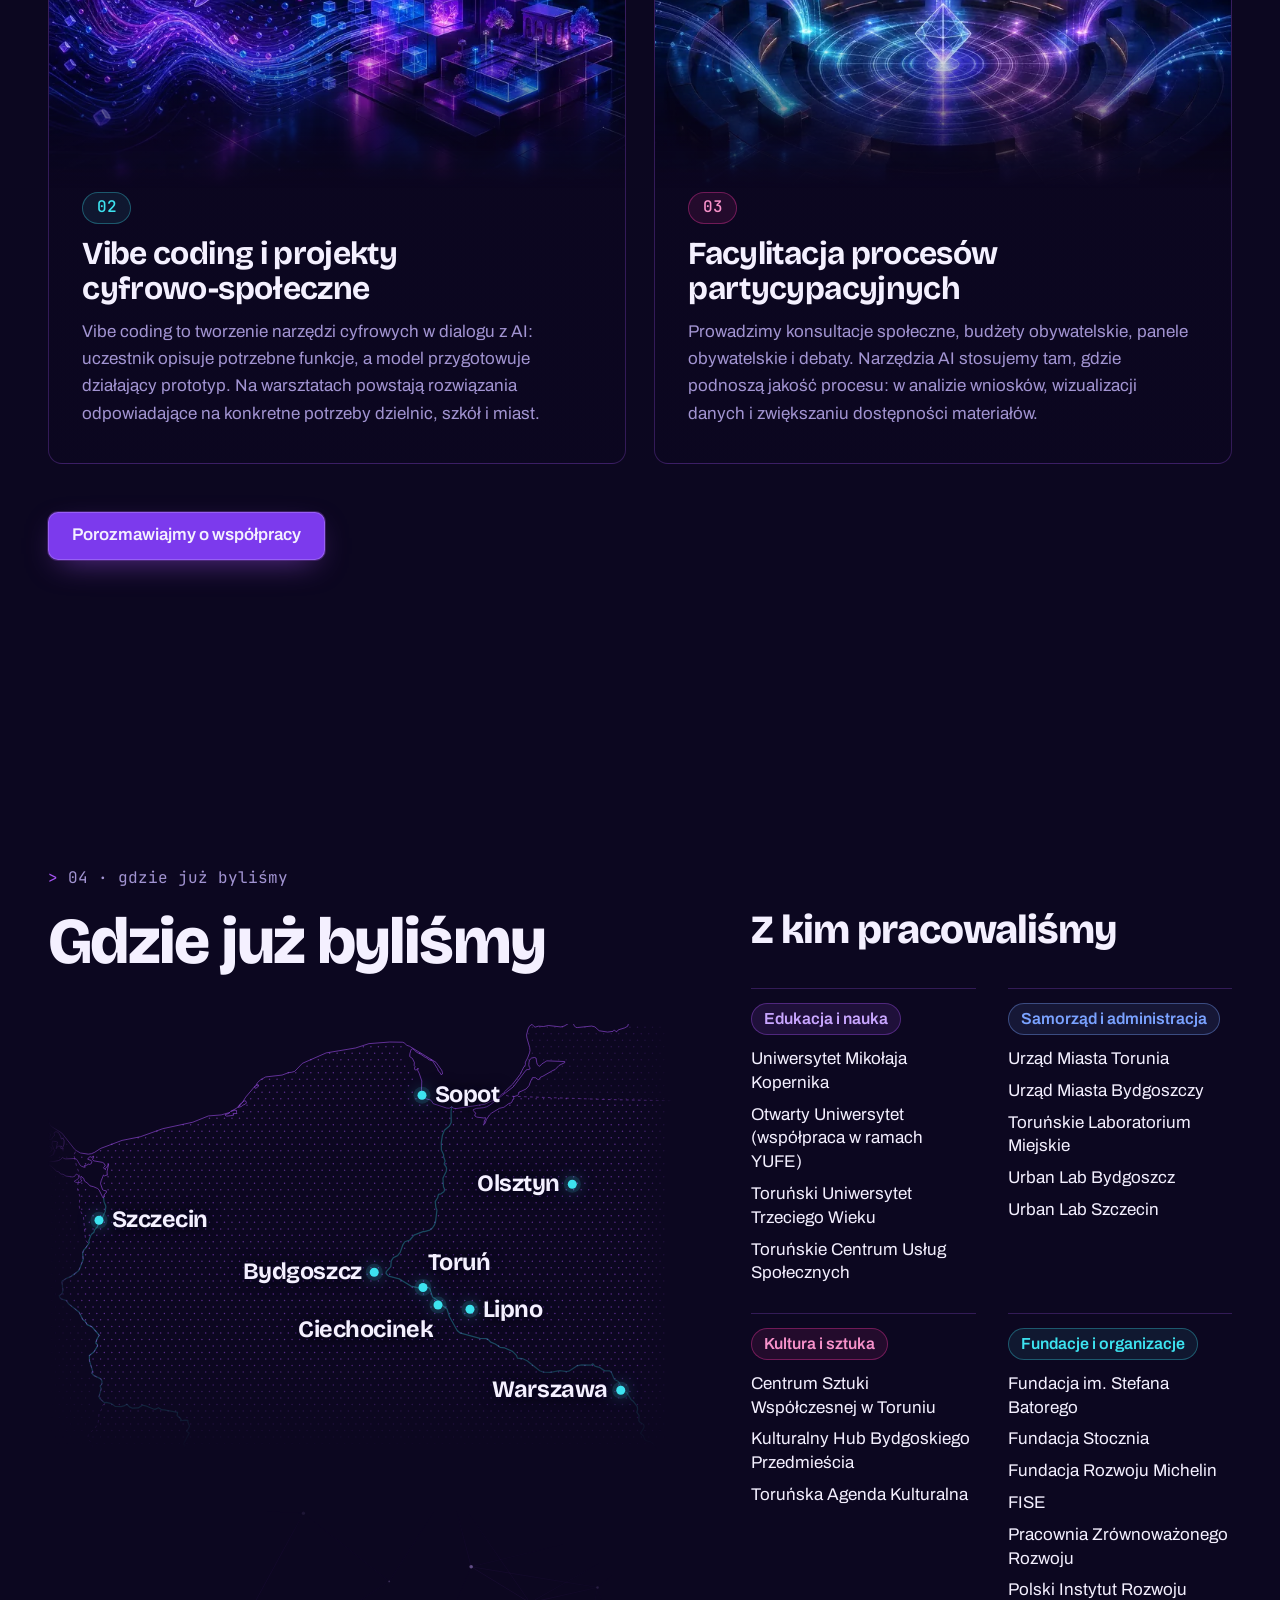
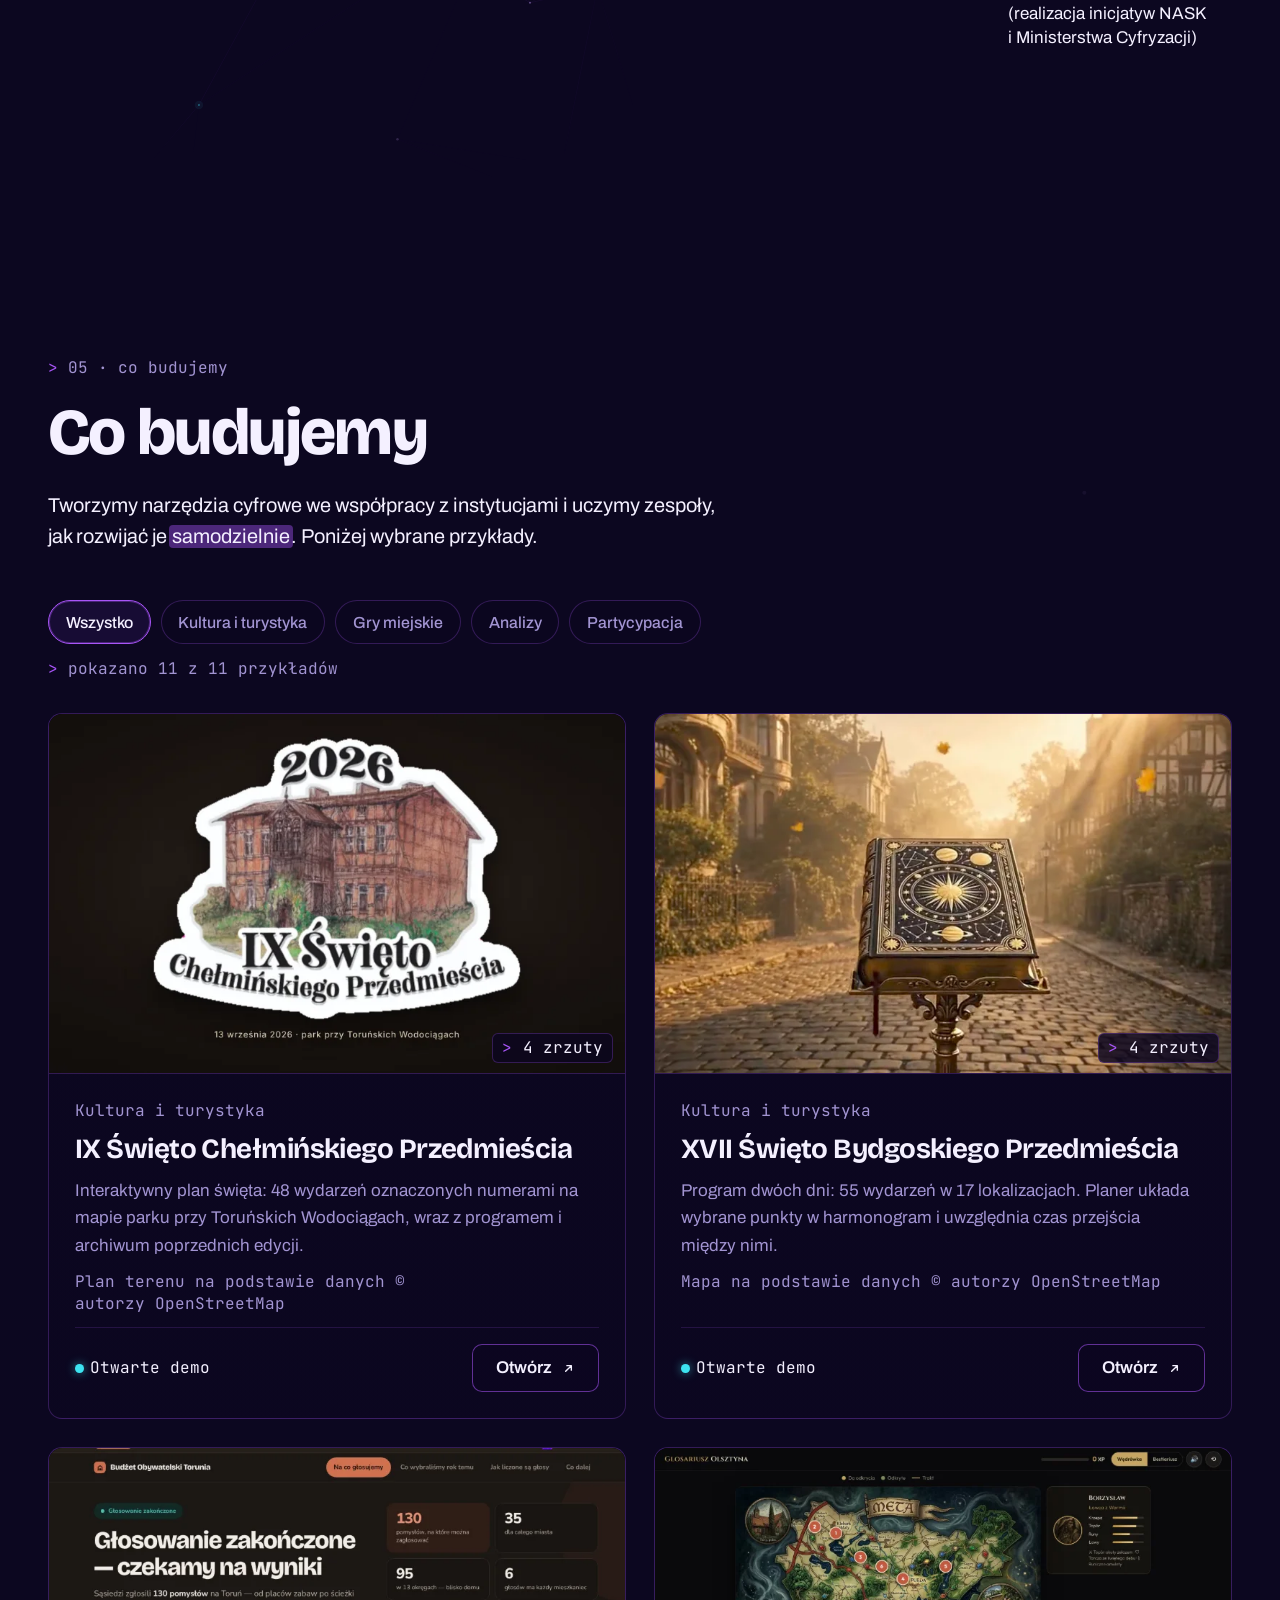
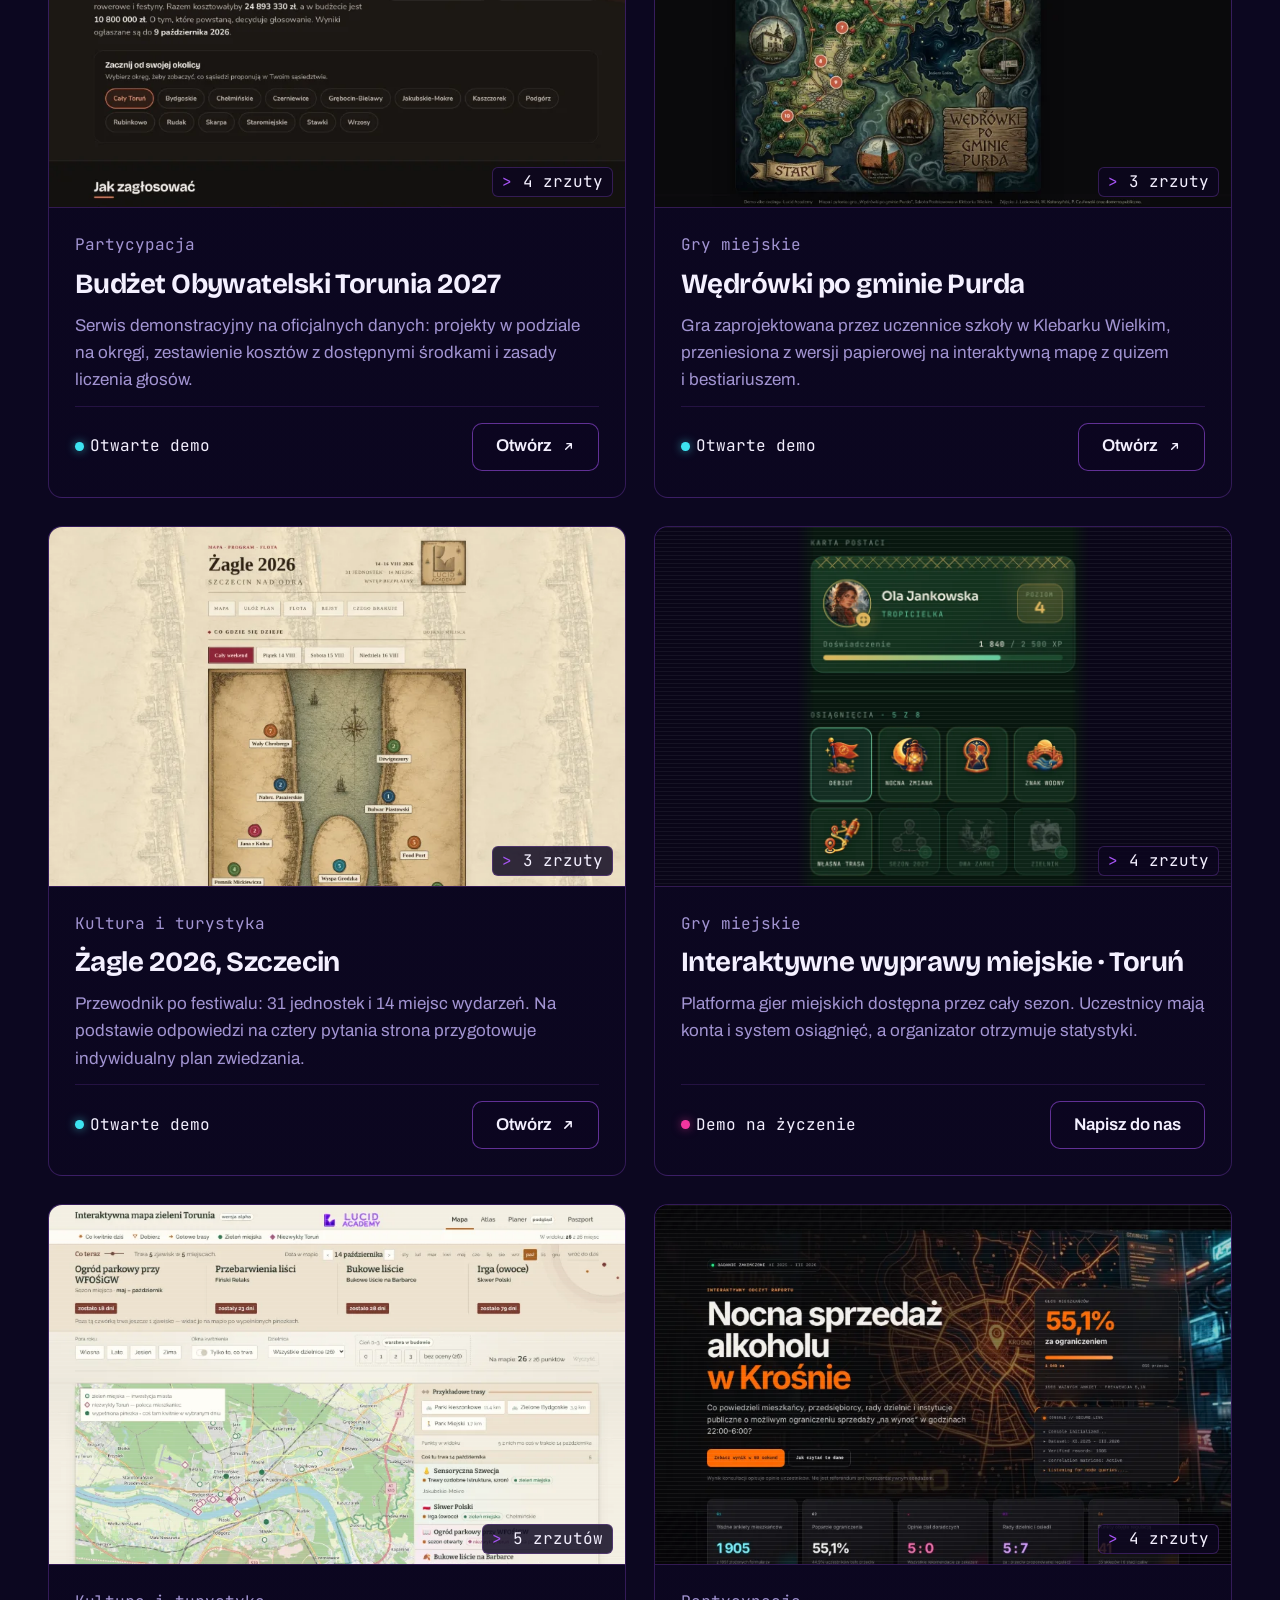
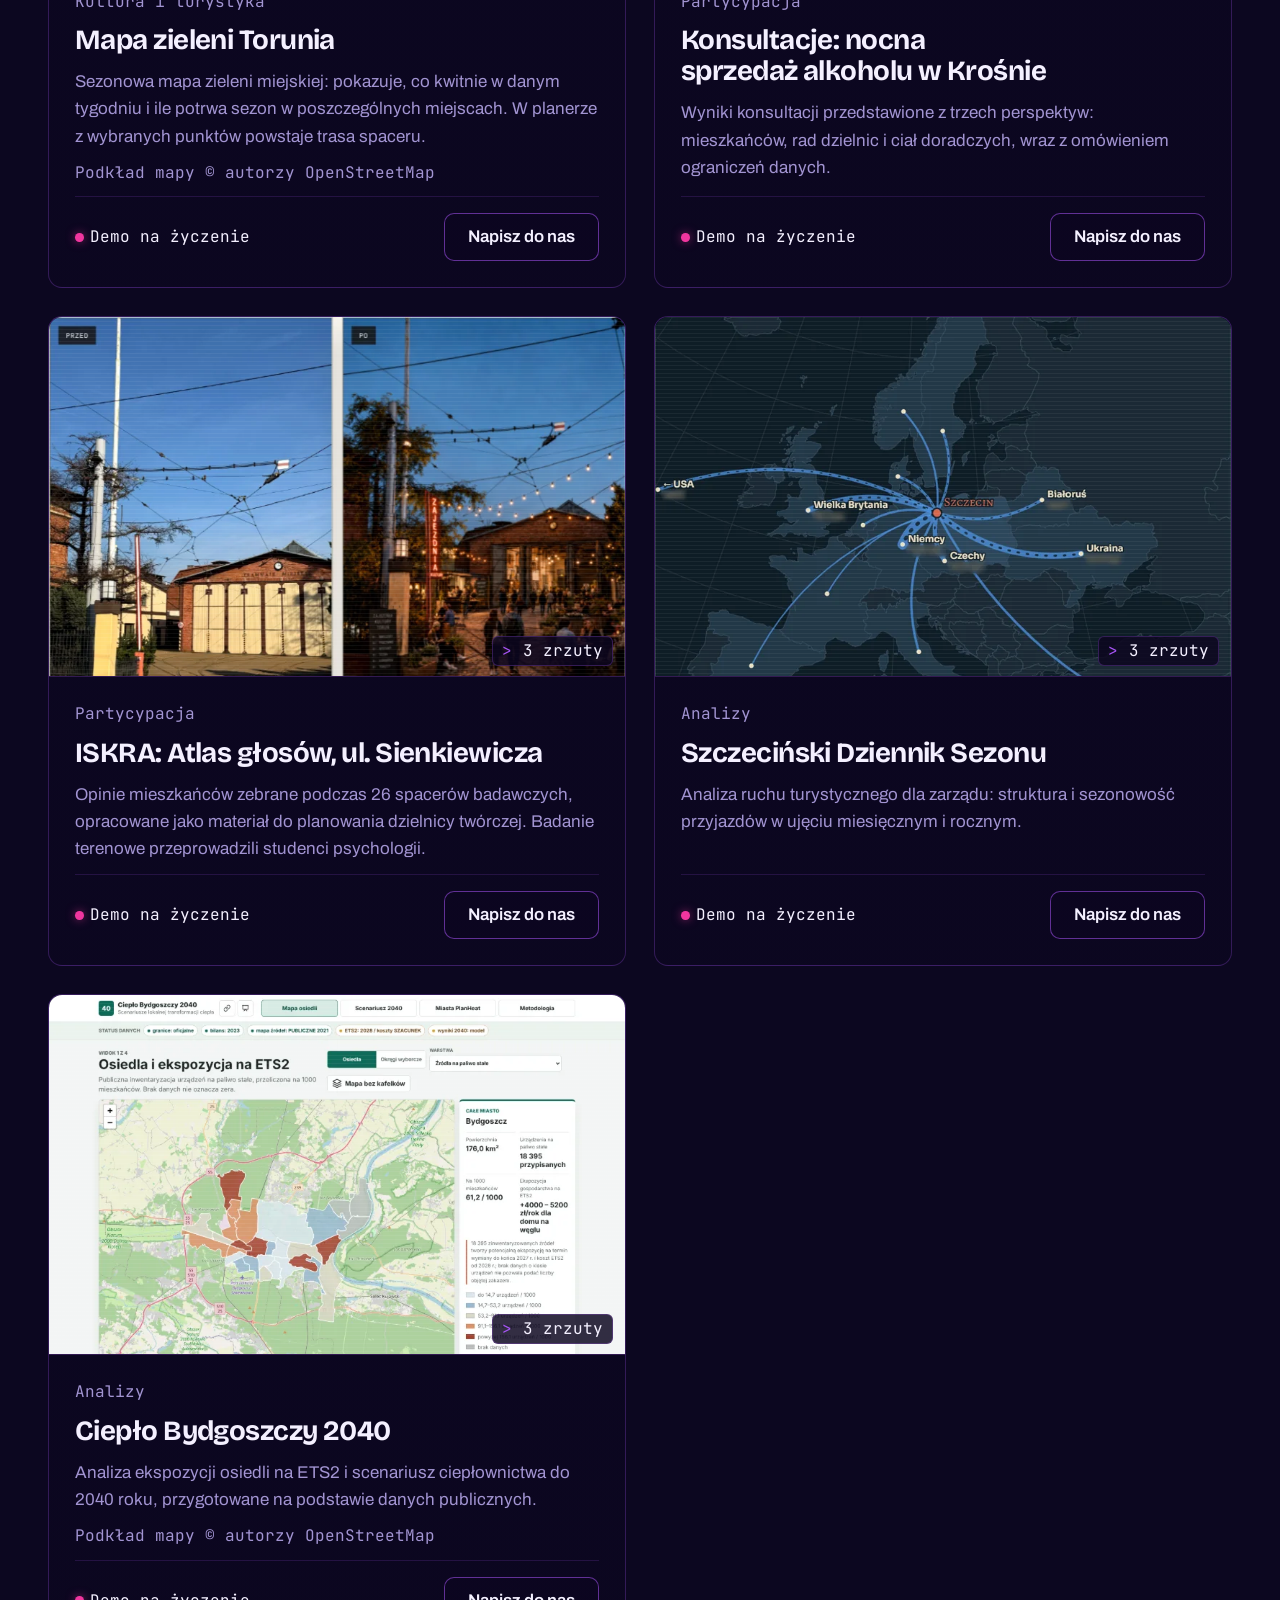
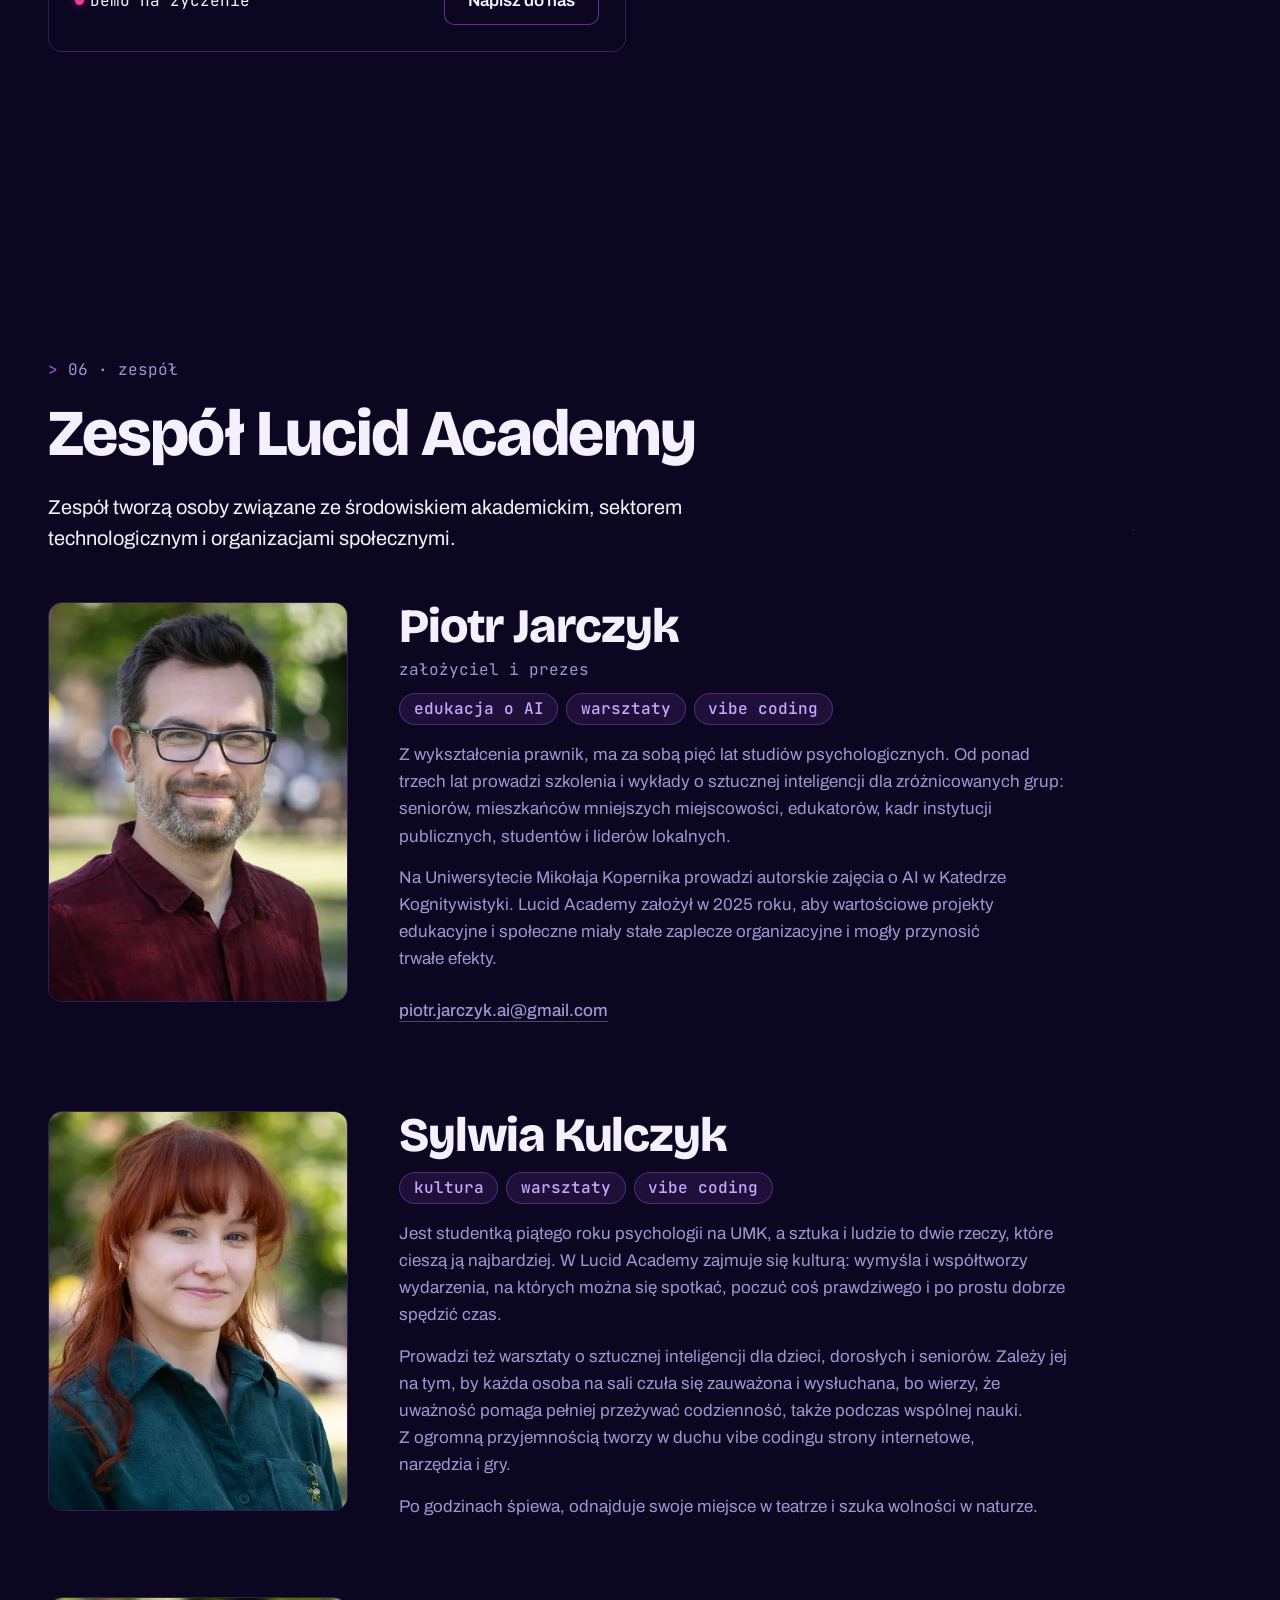
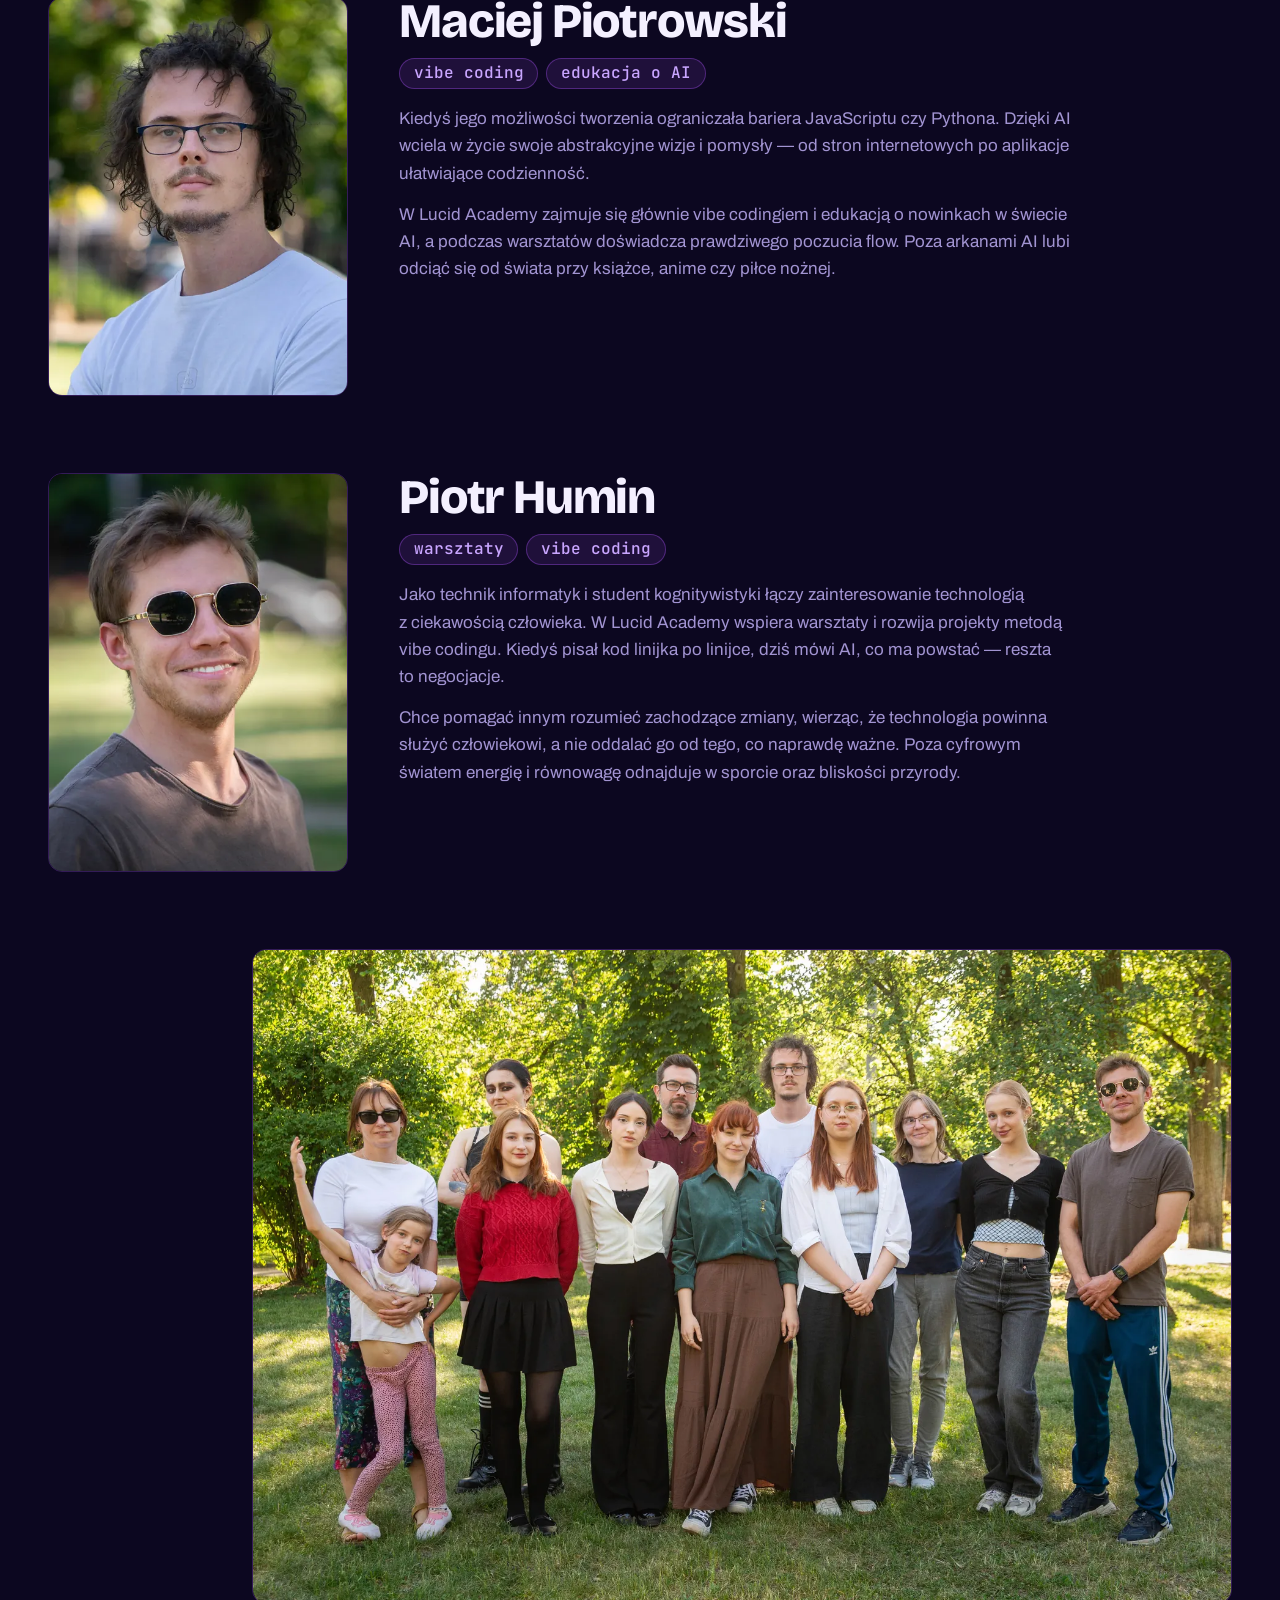
==== commit 53613db3: "Mapa: Warszawa Warszawa dopisana w narzedzia/mapa.py; ramka liczy się teraz z wszystkich miast (518 " ====
--- a/index.html
+++ b/index.html
@@ -263,18 +263,27 @@
             </figure>
           </div>
 
-          <!-- Pasek trzech liczb: ankiety z kursów na UMK (nie ze szkoleń dla instytucji) -->
+          <!-- Pasek trzech liczb: ankiety z kursów na UMK (nie ze szkoleń dla instytucji).
+               Każda liczba ma mały wykres w tej samej skali co dane: 128 kropek = 128 ankiet,
+               pierścień 5,16 z 6 (86%), siatka 10×10 z 79 polami. Kropki i siatkę dorysowuje
+               js/przewijanie.js; bez JavaScriptu zostają same liczby. -->
           <figure class="liczby" data-wejscie>
             <ul class="liczby__lista" role="list">
               <li class="liczba">
+                <div class="liczba__wykres wykres-kropki" data-wykres="kropki" data-ile="128" aria-hidden="true"></div>
                 <span class="liczba__wartosc">128</span>
                 <span class="liczba__opis">ankiet</span>
               </li>
               <li class="liczba">
+                <svg class="liczba__wykres wykres-pierscien" data-wykres="pierscien" style="--udzial: 86" viewBox="0 0 100 100" aria-hidden="true" focusable="false">
+                  <circle class="wykres-pierscien__tor" cx="50" cy="50" r="42" pathLength="100" />
+                  <circle class="wykres-pierscien__luk" cx="50" cy="50" r="42" pathLength="100" />
+                </svg>
                 <span class="liczba__wartosc">5,16 <span class="liczba__skala">/ 6</span></span>
                 <span class="liczba__opis">średnia ocen</span>
               </li>
               <li class="liczba">
+                <div class="liczba__wykres wykres-siatka" data-wykres="siatka" data-ile="100" data-zapalone="79" aria-hidden="true"></div>
                 <span class="liczba__wartosc">79%</span>
                 <span class="liczba__opis">ocen to 5 lub 6</span>
               </li>
@@ -480,7 +489,7 @@
            Fragment mapy z danych Natural Earth 1:10 mln (domena publiczna) w rzucie
            PUWG 1992 (EPSG:2180): ląd z kropek, wybrzeże, granica, Wisła i Odra.
            Miasta według współrzędnych z OpenStreetMap (Nominatim) w tym samym rzucie,
-           ramka 479 × 287 km. Mapę i pozycje miast liczy narzedzia/mapa.py.
+           ramka 518 × 353 km. Mapę i pozycje miast liczy narzedzia/mapa.py.
            Bez interakcji. Przy przewijaniu mapa odsłania się z zachodu na wschód
            (js/przewijanie.js), a --opoznienie miasta zgrywa jego wejście z tym ruchem.
       ========================================================== -->
@@ -499,30 +508,31 @@
                 <!-- Okno odsłaniania: przesuwa się w prawo, a mapa w nim w lewo, więc mapa stoi,
                      a okno odsłania ją z zachodu na wschód (css/strona.css, js/przewijanie.js) -->
                 <div class="mapa__odslona">
-              <svg class="mapa__tlo" viewBox="0 0 1000 598.9" aria-hidden="true" focusable="false">
+              <svg class="mapa__tlo" viewBox="0 0 1000 681.4" aria-hidden="true" focusable="false">
                 <g class="mapa__kropki mapa__kropki--gesto" stroke-dasharray="0 12" stroke-width="2.4" stroke-linecap="round" fill="none">
-                  <path class="mapa__sasiedzi" d="M834 5.2h72M930 5.2h12M840 15.6h156M834 26h156M840 36.4h156M834 46.8h156M840 57.2h156M894 67.5h96M828 77.9h.01M888 77.9h108M870 88.3h120M840 98.7h156M834 109.1h156M816 119.5h180M942 129.9h48M12 181.9h.01M6 192.3h.01M18 213h24M12 223.4h24M6 233.8h12M6 254.6h.01M12 265h36M6 275.4h36M12 285.8h36M6 296.2h48M12 306.6h36M6 317h48M12 327.4h36M6 337.7h48M12 348.1h48M6 358.5h48M12 368.9h48M6 379.3h60M12 389.7h48M6 400.1h48M12 410.5h36M6 420.9h48M12 431.3h24M6 441.7h12M12 452.1h12M6 462.5h12M12 472.8h.01M6 483.2h24M12 493.6h24M6 504h48M12 514.4h48M6 524.8h60M12 535.2h72M6 545.6h72M12 556h72M6 566.4h72M12 576.8h48M6 587.2h60M12 597.6h60" />
-                  <path class="mapa__polska" d="M552 36.4h60M510 46.8h108M468 57.2h156M450 67.5h180M432 77.9h192M414 88.3h228M372 98.7h264M366 109.1h276M360 119.5h276M342 129.9h312M810 129.9h120M348 140.3h324M756 140.3h.01M804 140.3h192M318 150.7h408M774 150.7h216M276 161.1h456M768 161.1h228M246 171.5h744M204 181.9h792M174 192.3h816M132 202.6h864M102 213h888M48 223.4h.01M84 223.4h912M54 233.8h936M60 244.2h.01M108 244.2h888M114 254.6h876M96 265h900M54 275.4h12M102 275.4h888M60 285.8h936M66 296.2h924M60 306.6h936M66 317h924M60 327.4h936M66 337.7h924M72 348.1h924M66 358.5h924M72 368.9h924M78 379.3h912M72 389.7h924M66 400.1h924M60 410.5h936M66 420.9h924M48 431.3h948M30 441.7h960M36 452.1h960M30 462.5h960M24 472.8h972M42 483.2h948M48 493.6h948M66 504h924M72 514.4h924M78 524.8h912M96 535.2h900M90 545.6h900M96 556h900M90 566.4h900M72 576.8h924M78 587.2h912M84 597.6h912" />
+                  <path class="mapa__sasiedzi" d="M774 5.2h60M858 5.2h12M930 5.2h60M768 15.6h228M774 26h216M780 36.4h216M774 46.8h216M768 57.2h.01M792 57.2h204M762 67.5h.01M822 67.5h168M756 77.9h.01M804 77.9h192M750 88.3h.01M774 88.3h216M744 98.7h.01M780 98.7h216M762 109.1h228M852 119.5h144M6 171.5h12M24 181.9h.01M30 192.3h.01M12 202.6h24M6 213h36M6 233.8h.01M12 244.2h36M6 254.6h36M12 265h24M6 275.4h36M12 285.8h36M6 296.2h36M12 306.6h36M6 317h48M12 327.4h36M6 337.7h48M12 348.1h48M6 358.5h48M12 368.9h36M6 379.3h48M12 389.7h36M6 400.1h24M12 410.5h.01M6 420.9h12M12 431.3h.01M6 441.7h12M12 452.1h24M6 462.5h36M12 472.8h36M6 483.2h60M12 493.6h60M6 504h72M12 514.4h60M6 524.8h60M12 535.2h48M6 545.6h60M12 556h48M6 566.4h72M12 576.8h72M6 587.2h72M12 597.6h60M6 607.9h72M12 618.3h72M6 628.7h72M12 639.1h60M6 649.5h60M12 659.9h48M6 670.3h60M12 680.7h48" />
+                  <path class="mapa__polska" d="M504 36.4h72M450 46.8h120M594 46.8h.01M420 57.2h156M612 57.2h.01M414 67.5h168M384 77.9h204M342 88.3h252M336 98.7h252M330 109.1h264M324 119.5h276M756 119.5h84M306 129.9h312M690 129.9h12M738 129.9h252M312 140.3h360M720 140.3h276M258 150.7h432M714 150.7h276M216 161.1h780M174 171.5h816M144 181.9h852M102 192.3h888M84 202.6h912M54 213h.01M78 213h912M60 223.4h.01M96 223.4h900M102 233.8h888M96 244.2h900M54 254.6h.01M90 254.6h900M48 265h24M96 265h900M54 275.4h936M60 285.8h936M54 296.2h936M60 306.6h936M66 317h924M60 327.4h936M66 337.7h924M72 348.1h924M66 358.5h924M60 368.9h936M66 379.3h924M60 389.7h936M42 400.1h948M24 410.5h972M30 420.9h960M24 431.3h972M30 441.7h960M48 452.1h948M54 462.5h936M60 472.8h936M78 483.2h912M84 493.6h912M90 504h900M84 514.4h912M78 524.8h912M72 535.2h924M78 545.6h912M72 556h924M90 566.4h900M96 576.8h900M90 587.2h900M84 597.6h912M90 607.9h900M96 618.3h900M90 628.7h900M84 639.1h912M78 649.5h912M72 659.9h924M78 670.3h912M72 680.7h924" />
                 </g>
                 <g class="mapa__kropki mapa__kropki--rzadko" stroke-dasharray="0 20" stroke-width="4" stroke-linecap="round" fill="none">
-                  <path class="mapa__sasiedzi" d="M850 8.7h100M840 26h160M850 43.3h140M860 60.6h140M830 77.9h.01M890 77.9h100M840 95.3h160M830 112.6h160M940 129.9h60M10 181.9h.01M30 216.5h.01M20 233.8h.01M10 251.1h.01M20 268.5h20M10 285.8h40M20 303.1h20M10 320.4h40M20 337.7h40M10 355.1h40M20 372.4h40M10 389.7h40M20 407h40M10 424.4h40M20 441.7h.01M10 459h.01M20 476.3h.01M10 493.6h20M20 511h20M10 528.3h60M20 545.6h60M10 562.9h60M20 580.2h40M10 597.6h60" />
-                  <path class="mapa__polska" d="M530 43.3h80M460 60.6h160M660 60.6h.01M450 77.9h180M380 95.3h260M370 112.6h260M360 129.9h280M820 129.9h100M330 147.2h400M790 147.2h200M280 164.5h720M210 181.9h780M140 199.2h860M90 216.5h900M60 233.8h940M110 251.1h880M60 268.5h.01M100 268.5h900M70 285.8h.01M110 285.8h880M60 303.1h940M70 320.4h920M80 337.7h920M70 355.1h920M80 372.4h920M70 389.7h920M80 407h920M70 424.4h920M40 441.7h960M30 459h960M40 476.3h960M50 493.6h940M60 511h940M90 528.3h900M100 545.6h900M90 562.9h900M80 580.2h920M90 597.6h900" />
+                  <path class="mapa__sasiedzi" d="M770 8.7h100M930 8.7h60M780 26h220M790 43.3h200M840 60.6h160M810 77.9h180M780 95.3h220M770 112.6h220M20 199.2h20M10 216.5h.01M10 251.1h20M20 268.5h20M10 285.8h40M20 303.1h20M10 320.4h40M20 337.7h20M10 355.1h40M20 372.4h20M10 389.7h40M20 407h.01M10 424.4h.01M20 441.7h.01M10 459h20M20 476.3h40M10 493.6h60M20 511h40M10 528.3h40M20 545.6h40M10 562.9h60M20 580.2h60M10 597.6h60M20 614.9h60M10 632.2h60M20 649.5h40M10 666.8h40" />
+                  <path class="mapa__polska" d="M470 43.3h120M420 60.6h160M390 77.9h200M630 77.9h.01M340 95.3h240M330 112.6h260M320 129.9h300M700 129.9h.01M740 129.9h260M270 147.2h400M710 147.2h280M200 164.5h800M150 181.9h840M100 199.2h900M50 216.5h.01M90 216.5h900M100 233.8h900M90 251.1h900M60 268.5h940M70 285.8h920M60 303.1h940M70 320.4h920M60 337.7h940M70 355.1h920M60 372.4h940M70 389.7h920M40 407h960M30 424.4h960M40 441.7h960M50 459h940M80 476.3h920M90 493.6h900M80 511h920M70 528.3h920M80 545.6h920M90 562.9h900M100 580.2h900M90 597.6h900M100 614.9h900M90 632.2h900M80 649.5h920M70 666.8h920" />
                 </g>
                 <g fill="none" stroke-linecap="round" stroke-linejoin="round">
-                  <path class="mapa__rzeka" d="M76.4 603.1l.7 -2.8 -5.3 -17.3 -.2 -9.3 7.7 -6 6.4 -10.5 -.5 -2.6 -2.5 -2.5 1.5 -5.4 4.4 -8.1 -12.5 -14.5 -8.3 -3.9 -3.7 -5.8 -4 -3 -6.2 -12.5 -17.9 -14.3 -4.3 -5.8 -8.7 -2.9 -2.3 -2.1 -1.4 -3.4 3.9 -3 1.7 -2.7 .9 -4.4 -1.9 -15 7.1 -4.6 8.8 -3.9 8.7 -6.1 4.6 -4.2 2.2 -4.1 5.5 -14.8 -.9 -10.5 1.7 -5.8 4.2 -4.2 5.7 -9 -.7 -.3 0 -3 3.3 -8.7 1.3 -2.3 4.2 -3.4 1 -4.2 4.6 -4.9 5.1 -12.1 2.6 -.9 6.2 -14.4 .9 -8.3 -3.1 -8.1 -.5 -6.3M975.1 603.1l-2.9 -2.5 -8.8 -.3 -7.9 -5.5 -9 -2.6 -3.8 -4.1 -3.2 2.5 -16.1 -.5 -8.1 1.7 -13.9 9 -3.8 .9 -11.8 -2 -16.2 3.3 -12.4 -.6 -6.1 -2.4 -22 -17.2 -8.3 -3.8 -8.3 -.8 -1.8 -4.6 -6.9 -7.1 -13.3 -5.8 -8.1 -1.1 -8.4 -5.7 -7.9 -3.4 -4.7 -4.9 -2.5 -1.2 -11.4 -.4 -34.7 -9.6 -4.6 -4.1 -13.4 -23.7 -4.3 -13.4 -7.9 -5.9 -1.9 -5 -15.2 -9.7 -4.4 -13.9 -2.5 -2.7 -8.6 2.6 -22 -5 -20.2 -12.5 -18.1 -4.8 -4.7 -4.6 .4 -3 7.9 -8.9 .7 -9.8 3.4 -5.4 7.5 -3.7 4.4 -5.3 4.7 -13.2 3.6 -5.5 8.6 -3.1 7.1 -8.5 16.8 -6.4 1.3 .6 9.2 -2.8 4.5 -3.7 3.3 -4.4 2.1 -5.9 2.6 -20.6 -1.7 -3.9 -1.3 -10.9 4.2 -6.7 1.5 -5.6 4.2 -1.1 5 -3.5 1.2 -2.5 -.1 -2.7 -1.6 -3.2 -1.1 -15.2 5.8 -12.1 .6 -4.4 -.9 -3 -3.5 -5.3 1.9 -5 -2.8 -7.2 .1 -3.6 -3.7 -8.3 -.4 -12.2 2 -12.6 3.6 -9.1 8.5 -7.3 3.1 -6.3 -.2 -19.8 1.2 -7.2" vector-effect="non-scaling-stroke" />
-                  <path class="mapa__granica" d="M52.1 274.7l2.4 -8.1 -1.2 -10.5 -3.7 -9 -3.3 -14.1M76.4 603.1l.8 -2.8 -5.3 -17.2 -.3 -9.3 7.8 -6 6.4 -10.6 -.5 -2.5 -2.5 -2.6 1.4 -5.3 4.5 -8.1 -12.6 -14.6 -8.2 -3.8 -3.7 -5.8 -4 -3 -6.2 -12.5 -18 -14.3 -4.2 -5.8 -8.7 -3 -2.3 -2.1 -1.4 -3.3 3.9 -3 1.7 -2.7 .8 -4.4 -1.8 -15.1 7.1 -4.6 8.8 -3.9 13.3 -10.2 7.7 -18.9 -1 -10.5 .6 -3.1 9.4 -13.8 -4.9 -6.6 -3.5 -38.8 -6.8 -15.4 -.7 -4.9 1.1 -15.9 -4.1 -13.9 1.1 -10.1M1004.2 131.6l-207.2 -6.8 -6.7 -2.3 -2.9 -2.3M46.2 232.7l-.8 -3.7 -2.2 -3.1 2.5 -1 2.7 -6.1" vector-effect="non-scaling-stroke" />
-                  <path class="mapa__brzeg" d="M705.2 146.6l50.9 -7.8 11.1 -5.5 5.4 -1.3 4.3 -2 8.2 -8.7 4.6 -2.1 0 -1.7 14.4 -13.5 13 -16.9 6.8 -13.6 1.7 -1.4 .6 -2.2 -.1 -3.7 3.9 -7.5 3.4 -8.7 .7 -3.8 -.5 -5.5 -4.6 -16.3 -.8 -5.2 2.6 -10.5 2 -4 2.7 -3 2.5 -.9 3.5 3.9 1.7 .7 5.5 -1.6 9.1 .5 8.3 -1.7 21.5 2.5 5.5 -1.4 9.9 -5.8 2.4 -2.1M913.6 -4.2l-3.7 2.4 -.3 2.1 1.4 2.9 2.3 2.6 2.6 .4 24.9 -2.7 5.6 1.5 7.5 6.6 14.7 2.3 9.4 -1.2 2.1 -2.5 3.2 3.3 1.5 -.5 2 -2.8 11.2 -3.5 5.2 -2.9 1 -3.1M-4.2 175.9l.4 .5 -.4 2M-4.2 202.5l2.6 1.6 1.1 4.5 -.3 2.8 2.5 .4 5.2 3 0 2.3 -2.7 4.6 -8.4 5.9M-4.2 236.4l3.5 1.6 .6 2.6 3.9 5.3 1.5 -.3 9.5 9.2 4.5 1.4 2.5 3.5 4.3 .3 5 3.1 11 1.6 3.9 -.9 1.9 -3.1 1.1 -.7 2.2 .6 1.8 2.1 .2 3.8 -1.2 1.6 -6.8 4.2 1.7 1.1 4.1 1.3 2.5 -.1 2.5 -.9 2 -1.6 .3 -1.9 -2.3 -1.8 1.8 -1.5 -1.6 -1.7 .8 -1.7 4.8 3.8 1.3 4.6 5.5 3.7 4 4.5 6 1.4 7.3 3.2 2.4 2.1 5.9 12.2 1.5 2.1 .7 -.6 1.2 -5.8 3.2 -2.8 .2 -3.1 -5 -1.1 -1.5 -.9 -3.6 -10.6 1.2 -5 4 -9.9 1.5 1.5 2.9 -1.1 2.2 0 -.6 -5.9 2.7 -13.1 -.9 0 -.5 2.7 -1.2 1.8 -3.5 3.1 .7 1.7 -1.1 -.6 -2.3 -2.8 3 -3 -1.7 -4.1 -3.1 -2.1 -15.1 -2.5 -2 -2.5 2 -4.4 -.8 -1.7 -1.5 2.3 -1 .2 -2.8 -1.2 -1.2 .4 -3.3 3.9 6.2 2.2 1.1 1.6 -.5 2.8 -1.5 2 -1.8 .7 -1.2 -1 -3.9 2.1 -3.9 .5 -.1 1.6 1.8 .9 -1.9 .7 -5 -1.9 -2.2 -1.7 -5.9 -10 -3.1 -1.7 -16 .8 -3.1 -.7 -2.2 -1.8 -3.4 3.4 -4.2 2 -8 1.6 -8.7 -.5 -4.7 -1.8 -.5 -.7M-4.2 231.6l3.1 -2 4.4 -.7 5 -2.4 1.4 -1.3 1.5 -6.6 -4.4 -10 .8 -5.9 6.8 .9 2.4 1.2 -1.1 1.6 .3 1.3 -1.9 8.2 2.4 -3.7 1.8 -.8 5.6 .4 -1.4 1 -.7 2.2 4.5 1.7 -.9 -3.1 2.2 -5.5 .2 -6.2 -1.6 -4 -3.3 1.1 -.8 -3.9 -3 -5.8 -2 -1.9 -2.7 -.8 -2.7 .4 -1.6 1.6 1 3 -.1 1.7 -2.5 2 -1.7 3.4 -.9 .4 -4.9 1.5 .6 -3.1 2.8 -4.6 -.5 -2.9 -1 -.4 -5.8 2.4 -1.3 1.5M-4.2 183.4l1.3 -6.2 -1.3 -4.1M-4.2 159.2l2.6 1.2 4.6 13.3 3.3 3.9 17.6 11.2 22.2 28.1 2.3 1.9 7.7 4.4 13.5 2 5.5 -.7 5.5 -2.5 10.3 -6.6 37.2 -13.9 31.7 -6.4 38.8 -13.9 52.1 -11.3 27 -10.8 22 -1.8 15.2 -4.4 -1.7 1.7 -6.9 2.7 2.9 2.2 12 -1.6 .1 -1.4 -.9 0 0 -1.8 6.5 .3 0 -1.1 -.9 -.5 .5 -3.8 -3.2 -.3 -7.5 2.1 10.6 -5.6 8.8 -9.6 -1.9 3.4 -4.4 4.8 5.9 -1.6 2 -2.2 4.9 -2.1 1.8 -1.9 -1.5 -3.5 -2.7 -.2 -3.3 3.4 6.1 -9.7 16.5 -19.6 -.9 3.6 1.3 .7 2.3 -.8 1.8 -1.9 .9 -3.1 -.7 -1 -3.9 2.5 3 -5.5 4.8 -4.5 9.5 -5.4 28.3 -3.3 11.1 -4 5.8 -.8 5.1 -1.7 13.3 -13.8 41.1 -18 51 -8.5 22.9 -7.5 35.9 -2.8 22.1 .3 3 1.1 4.8 4.3 4.6 1.7 45.8 27.7 9.7 13.5 1.3 3.6 .2 3.2 -2.4 1.1 -2.1 -4.2 -2.4 -1.7 -1.7 -4.4 -8.5 -13.7 -7.2 -2.1 -1.3 -2.2 -3.8 -1.3 -8 -5.6 -7.8 -3.9 -1.3 -1.8 -4.3 -3.4 -1.2 -.5 -1.6 .7 -.9 1.2 -1.9 6.6 -.3 4.9 4.6 3.2 3.5 7.2 -.5 4.8 1.5 1.7 -.9 4.5 1.6 2 2.5 -.6 2.3 -2.8 -.8 3.8 2.7 5.7 4.4 12.9 -.5 14.5 .8 8.7 1.9 3.9 2.1 .7 4.1 3.2 6.2 1.7 2 1.2 3 5.3 22.9 7.4 5.1 .4 4.2 -2.3 2.7 2 3.8 1.2M815.2 118.2l-1.5 4.4 -1.3 1 -5.4 1.9 -1.4 -.1 .8 4.6 -2.1 .5 -1.7 4.9 -1.2 1.2 -3.7 1 -8.8 6.6 -7.5 1.7 -14 8.4 -3.4 3.2 -5.2 7.9 -2.4 6.4 -1.8 1.8 .6 -6.3 2.2 -3.3 0 -1.7 -3.2 .4 -12.1 -1.5 -3.4 -2 .4 -3.3 1.5 -1.3 -1.4 -.9 -3.2 -4.1 0 -1.5 5.6 -2.1 11.8 -1.1 5.7 -1.7 5.8 -3.1 40.2 -31.2 22.1 -28.9 1.8 -1.2 3.4 0 1.3 -.6 .8 -2.6 -1.9 -1.5 -.5 -3.7 .5 -4.3 .8 -3.2 1.5 -2.5 2.1 -1.4 5.1 -1 2.7 1.2 .9 7 1.1 3.6 2.6 3.1 1.8 .1 3.5 -4 8.6 -5.2 31 1.2 0 1.8 -9.8 4.8 -7 7.4 -3.7 1.3 -17.5 10.1 -4 1.6 -1.7 3.4 -1.5 .7 -2.6 -.7 -2.5 -2.3 -5.3 -.4 -3.2 6 -3.1 8.1 -4.9 5.6 -8.9 4.3 -2.6 .5 -.8 1" vector-effect="non-scaling-stroke" />
+                  <path class="mapa__rzeka" d="M229.8 685.3l-4.4 -6.6 -5.6 -.5 -1.5 -2.7 1 -1.3 -2.6 -3.2 8.9 -17.2 -4.4 -3.1 3 -3.6 1.9 -4.4 -2.6 -6.5 0 -2.8 -4.7 -.5 -6.9 1.1 .1 -1.4 .9 .1 -1.6 -2.8 -5 -4.2 .8 -5.2 -21.6 -3.9 -3.2 .1 -5.8 -3.5 -5.5 2.7 -1.6 -.3 -13.6 -5.5 -4.9 -.9 -6.8 4.4 -8.9 .4 -5.1 -2.2 -4.1 -4.3 -4.8 2.9 -4.3 1 -9.7 -.5 -5.7 -4.1 -8.8 -2.1 -1.9 .8 -8.2 -6.9 -1.2 -3.2 3.5 -12.4 -1.6 -4.4 2.7 -3.2 .3 -4.4 -1.8 -3.9 -11.6 -5.5 -2.7 -3.5 1 -3.8 -4.9 -16 -.2 -8.5 7.1 -5.6 6 -9.7 -.5 -2.4 -2.3 -2.4 1.3 -4.9 4.1 -7.4 -11.5 -13.5 -7.7 -3.6 -3.4 -5.3 -3.7 -2.8 -5.7 -11.5 -16.6 -13.2 -3.9 -5.4 -8.1 -2.7 -2.1 -1.9 -1.3 -3.1 3.7 -2.8 1.5 -2.5 .8 -4 -1.7 -14 6.5 -4.2 8.2 -3.6 8 -5.6 4.3 -3.9 1.9 -3.7 5.2 -13.7 -.9 -9.7 1.6 -5.4 3.8 -3.8 5.3 -8.4 -.6 -.3 0 -2.7 3 -8.1 1.2 -2 3.9 -3.3 .9 -3.8 4.3 -4.5 4.7 -11.2 2.3 -.9 5.8 -13.2 .9 -7.7 -2.9 -7.4 -.5 -5.9M971.4 685.3l2.1 -4.3 -1 -3.4 -5.9 -7.6 -4.4 -2.7 -4.5 -.7 -3.9 -2.4 -2.4 -5.7 -4.8 -4.4 5.3 -8.3 .7 -2.8 -.8 -3.1 -5.8 -3.4 -1.8 -2.4 .3 -8.8 -3.5 -4.8 1.2 -4.9 -.5 -4 -6.6 -8.8 -3.5 -2.9 -6.8 -11.1 -4.9 -1.9 -8.3 -15.6 -5.6 -2.8 -2 -2.7 -4 -9.6 -2.3 -1.7 -8.1 -.2 -7.4 -5.1 -8.2 -2.4 -3.6 -3.8 -2.9 2.3 -14.8 -.4 -7.6 1.5 -12.8 8.4 -3.5 .8 -10.9 -1.8 -14.9 3 -11.5 -.6 -5.7 -2.1 -20.2 -16 -7.7 -3.5 -7.7 -.7 -1.6 -4.3 -6.4 -6.5 -12.3 -5.4 -7.5 -1 -7.7 -5.3 -7.3 -3.1 -4.3 -4.6 -2.3 -1.1 -10.6 -.3 -32.1 -8.8 -4.2 -3.8 -12.3 -21.9 -4 -12.4 -7.4 -5.5 -1.7 -4.6 -14 -8.9 -4.1 -12.9 -2.3 -2.5 -7.9 2.5 -20.3 -4.7 -18.7 -11.5 -16.7 -4.4 -4.3 -4.3 .4 -2.8 7.2 -8.2 .7 -9.1 3.1 -4.9 7 -3.4 4 -4.9 4.4 -12.2 3.3 -5.1 8 -2.8 6.5 -7.9 15.4 -5.9 1.3 .5 8.5 -2.5 4.2 -3.4 2.9 -4.1 2.1 -5.5 2.3 -19 -1.6 -3.6 -1.1 -10 3.8 -6.2 1.4 -5.2 3.9 -1 4.6 -3.2 1.1 -2.4 -.1 -2.5 -1.5 -2.9 -.9 -14 5.3 -11.2 .5 -4.1 -.8 -2.8 -3.2 -4.8 1.7 -4.7 -2.5 -6.6 .1 -3.4 -3.5 -7.6 -.3 -11.3 1.8 -11.6 3.3 -8.4 7.9 -6.8 2.9 -5.8 -.2 -18.2 1 -6.7" vector-effect="non-scaling-stroke" />
+                  <path class="mapa__granica" d="M48.1 253.6l2.2 -7.4 -1.1 -9.8 -3.4 -8.3 -3.1 -13M74 685.3l-2.7 -3.6 -1.2 -11.2 -6 -7.9 -.1 -4.5 1.9 -3.6 8.1 -7.3 4.9 -6.9 1.4 -4.1 1.2 -13.1 4 -7 1.6 -5.9 3.7 -4.6 -8.2 -7 -1.1 -3.1 3.5 -12.4 -1.7 -4.4 2.8 -3.3 .3 -4.3 -1.8 -3.9 -11.6 -5.5 -2.8 -3.5 1.1 -3.9 -5 -15.9 -.2 -8.6 7.2 -5.5 5.9 -9.8 -.4 -2.3 -2.3 -2.4 1.3 -4.9 4.1 -7.5 -11.6 -13.4 -7.6 -3.6 -3.4 -5.4 -3.7 -2.7 -5.8 -11.6 -16.5 -13.2 -3.9 -5.3 -8.1 -2.7 -2.1 -2 -1.3 -3.1 3.6 -2.7 1.5 -2.6 .9 -4 -1.8 -13.9 6.6 -4.3 8.2 -3.5 12.2 -9.5 7.1 -17.4 -.9 -9.7 .6 -2.9 8.7 -12.8 -4.6 -6 -3.3 -35.8 -6.2 -14.3 -.6 -4.5 1 -14.7 -3.8 -12.8 1 -9.4M1003.9 122.8l-111.5 -2.1 -146.7 -5 -9.8 -.5 -6.2 -2 -2.6 -2.2M42.7 214.9l-.8 -3.4 -2 -2.9 2.3 -.9 2.5 -5.7" vector-effect="non-scaling-stroke" />
+                  <path class="mapa__brzeg" d="M651.1 135.3l47 -7.1 10.3 -5.1 5 -1.2 3.9 -1.8 7.6 -8.1 4.3 -1.9 0 -1.6 13.3 -12.4 12 -15.7 6.2 -12.5 1.7 -1.3 .5 -2.1 -.1 -3.4 3.6 -6.9 3.1 -8.1 .7 -3.5 -.5 -5 -4.3 -15.1 -.7 -4.8 2.4 -9.6 1.9 -3.8 2.5 -2.8 2.3 -.7 3.2 3.5 1.5 .7 5.1 -1.5 8.5 .5 7.7 -1.6 19.7 2.3 5.1 -1.3 9.2 -5.3 2.2 -2M843.6 -3.9l-3.5 2.3 -.2 1.9 1.3 2.7 2.1 2.3 2.4 .4 23 -2.4 5.2 1.3 6.9 6.2 13.5 2.1 8.7 -1.2 2 -2.3 2.9 3.1 1.5 -.5 1.8 -2.6 10.3 -3.2 4.9 -2.7 1.4 -4.8 -.6 -2.6M-3.9 162.5l.4 .3 -.4 1.9M-3.9 187l2.4 1.5 1.1 4.1 -.3 2.6 2.3 .3 4.8 2.9 0 2 -2.5 4.3 -7.8 5.5M-3.9 218.3l3.2 1.5 .6 2.4 3.6 4.8 1.4 -.2 8.8 8.5 4.1 1.3 2.4 3.2 3.9 .3 4.6 2.9 10.2 1.4 3.6 -.8 1.7 -2.9 1 -.6 2 .5 1.7 2 .2 3.4 -1.1 1.6 -6.3 3.8 1.6 1.1 3.8 1.2 2.3 -.1 2.3 -.9 1.8 -1.4 .3 -1.8 -2.1 -1.7 1.7 -1.3 -1.5 -1.6 .8 -1.6 4.4 3.5 1.2 4.3 5.1 3.4 3.6 4.1 5.6 1.4 6.7 2.9 2.2 2 5.5 11.2 1.3 2 .7 -.6 1.1 -5.4 3 -2.5 .2 -2.9 -4.6 -1 -1.4 -.9 -3.4 -9.7 1.1 -4.7 3.7 -9.1 1.4 1.4 2.7 -1.1 2 0 -.5 -5.4 2.5 -12.1 -.9 0 -.5 2.5 -1.1 1.7 -3.2 2.8 .7 1.5 -1.1 -.5 -2.1 -2.6 2.8 -2.8 -1.5 -3.7 -2.9 -1.9 -14 -2.4 -1.8 -2.3 1.8 -4.1 -.7 -1.5 -1.3 2.1 -1.1 .2 -2.5 -1.1 -1.1 .3 -3 3.7 5.7 2.1 1 1.4 -.4 2.6 -1.5 1.8 -1.6 .6 -1.1 -.9 -3.6 2 -3.6 .5 -.1 1.4 1.7 .8 -1.8 .7 -4.6 -1.8 -2 -1.5 -5.5 -9.3 -2.9 -1.5 -14.8 .7 -2.8 -.7 -2 -1.6 -3.2 3.1 -3.8 1.9 -7.4 1.4 -8.1 -.4 -4.3 -1.7 -.5 -.7M-3.9 213.8l2.8 -1.8 4.2 -.6 4.6 -2.2 1.2 -1.2 1.4 -6.1 -4.1 -9.3 .8 -5.5 6.3 .9 2.2 1.1 -1 1.5 .2 1.2 -1.7 7.5 2.3 -3.4 1.6 -.7 5.1 .3 -1.2 1 -.7 2 4.2 1.6 -.8 -2.8 2 -5.2 .2 -5.7 -1.5 -3.7 -3 1 -.8 -3.5 -2.7 -5.4 -1.9 -1.8 -2.5 -.7 -2.5 .3 -1.4 1.6 .9 2.7 -.1 1.6 -2.4 1.8 -1.5 3.2 -.8 .4 -4.5 1.3 .4 -2.8 2.7 -4.3 -.5 -2.7 -.9 -.3 -5.3 2.2 -1.3 1.4M-3.9 169.3l1.2 -5.7 -1.2 -3.7M-3.9 147l2.4 1.1 4.3 12.3 3.1 3.6 16.2 10.3 20.5 26 2.1 1.7 7.1 4.1 12.5 1.9 5.1 -.7 5.1 -2.3 9.5 -6.1 34.3 -12.9 29.2 -5.8 35.9 -12.9 48.1 -10.4 24.9 -10 20.3 -1.6 14.1 -4.1 -1.6 1.5 -6.4 2.6 2.7 2 11.1 -1.5 .1 -1.3 -.9 0 .1 -1.6 6 .2 -.1 -1 -.7 -.5 .3 -3.4 -2.8 -.3 -7 1.9 9.8 -5.2 8.1 -8.8 -1.7 3.1 -4.1 4.4 5.5 -1.5 1.8 -2 4.5 -1.9 1.7 -1.8 -1.4 -3.2 -2.5 -.1 -3 3 5.6 -8.9 15.2 -18.1 -.8 3.4 1.2 .5 2.1 -.7 1.6 -1.8 .9 -2.8 -.7 -.9 -3.5 2.3 2.7 -5 4.5 -4.2 8.7 -5 26.2 -3 10.2 -3.8 5.3 -.7 4.8 -1.5 12.3 -12.8 37.9 -16.6 47.1 -7.9 21.2 -6.9 33.1 -2.6 20.4 .3 2.8 1 4.4 4 4.3 1.5 42.2 25.6 9 12.5 1.2 3.3 .1 2.9 -2.2 1.1 -1.9 -3.9 -2.2 -1.6 -1.5 -4 -7.9 -12.7 -6.7 -1.9 -1.1 -2.1 -3.5 -1.2 -7.4 -5.1 -7.3 -3.6 -1.2 -1.7 -4 -3.1 -1 -.5 -1.5 .6 -.8 1.1 -1.8 6.1 -.3 4.6 4.3 3 3.2 6.6 -.5 4.4 1.4 1.6 -.8 4.2 1.4 1.8 2.4 -.5 2.1 -2.7 -.7 3.6 2.5 5.2 4 11.9 -.5 13.4 .8 8 1.7 3.6 2 .7 3.8 3 5.7 1.5 1.8 1.2 2.9 4.8 21.1 6.9 4.6 .4 3.9 -2.2 2.6 1.9 3.4 1M752.8 109.1l-1.5 4.1 -1.2 1 -4.9 1.7 -1.4 -.1 .8 4.2 -1.9 .5 -1.6 4.5 -1.1 1.1 -3.5 1 -8 6 -7 1.6 -12.9 7.8 -3.2 2.9 -4.8 7.3 -2.2 5.9 -1.6 1.7 .5 -5.8 2.1 -3 0 -1.7 -3 .4 -11.1 -1.4 -3.2 -1.8 .4 -3 1.3 -1.3 -1.3 -.7 -2.9 -3.9 0 -1.3 5.2 -2 10.8 -1 5.3 -1.5 5.4 -2.9 37.1 -28.9 20.4 -26.7 1.7 -1 3.1 0 1.2 -.6 .7 -2.4 -1.7 -1.4 -.5 -3.4 .4 -3.9 .8 -3 1.4 -2.3 1.9 -1.4 4.8 -.9 2.4 1.1 .9 6.5 1 3.4 2.4 2.8 1.6 .1 3.3 -3.7 7.9 -4.8 28.6 1.1 .1 1.7 -9 4.4 -6.5 6.8 -3.4 1.3 -16.2 9.3 -3.7 1.5 -1.6 3 -1.3 .8 -2.5 -.7 -2.3 -2.2 -4.9 -.3 -3 5.6 -2.8 7.4 -4.5 5.2 -8.3 3.9 -2.3 .6 -.7 .8" vector-effect="non-scaling-stroke" />
                 </g>
               </svg>
                 </div>
                 <ul class="miasta" role="list">
-                  <li class="miasto miasto--nad-w-prawo" style="--x: 64.95%; --y: 76.22%; --opoznienie: 780ms" data-lat="53.01027" data-lon="18.60481">Toruń</li>
-                  <li class="miasto miasto--w-lewo" style="--x: 56.52%; --y: 71.75%; --opoznienie: 720ms" data-lat="53.12196" data-lon="18.00025">Bydgoszcz</li>
-                  <li class="miasto miasto--w-lewo" style="--x: 90.81%; --y: 46.16%; --opoznienie: 1110ms" data-lat="53.77668" data-lon="20.47651">Olsztyn</li>
-                  <li class="miasto miasto--w-prawo" style="--x: 8.77%; --y: 56.74%; --opoznienie: 340ms" data-lat="53.43018" data-lon="14.55096">Szczecin</li>
-                  <li class="miasto miasto--w-prawo" style="--x: 64.64%; --y: 20.57%; --opoznienie: 780ms" data-lat="54.44479" data-lon="18.56849">Sopot</li>
-                  <li class="miasto miasto--w-prawo" style="--x: 73.01%; --y: 82.56%; --opoznienie: 850ms" data-lat="52.84739" data-lon="19.17927">Lipno</li>
-                  <li class="miasto miasto--pod-w-lewo" style="--x: 67.55%; --y: 81.19%; --opoznienie: 810ms" data-lat="52.88255" data-lon="18.79069">Ciechocinek</li>
+                  <li class="miasto miasto--nad-w-prawo" style="--x: 59.97%; --y: 61.86%; --opoznienie: 750ms" data-lat="53.01027" data-lon="18.60481">Toruń</li>
+                  <li class="miasto miasto--w-lewo" style="--x: 52.19%; --y: 58.23%; --opoznienie: 690ms" data-lat="53.12196" data-lon="18.00025">Bydgoszcz</li>
+                  <li class="miasto miasto--w-lewo" style="--x: 83.85%; --y: 37.47%; --opoznienie: 980ms" data-lat="53.77668" data-lon="20.47651">Olsztyn</li>
+                  <li class="miasto miasto--w-prawo" style="--x: 8.10%; --y: 46.05%; --opoznienie: 330ms" data-lat="53.43018" data-lon="14.55096">Szczecin</li>
+                  <li class="miasto miasto--w-prawo" style="--x: 59.69%; --y: 16.69%; --opoznienie: 750ms" data-lat="54.44479" data-lon="18.56849">Sopot</li>
+                  <li class="miasto miasto--w-prawo" style="--x: 67.41%; --y: 67.01%; --opoznienie: 800ms" data-lat="52.84739" data-lon="19.17927">Lipno</li>
+                  <li class="miasto miasto--pod-w-lewo" style="--x: 62.37%; --y: 65.90%; --opoznienie: 760ms" data-lat="52.88255" data-lon="18.79069">Ciechocinek</li>
+                  <li class="miasto miasto--w-lewo" style="--x: 91.51%; --y: 85.85%; --opoznienie: 1120ms" data-lat="52.23196" data-lon="21.00672">Warszawa</li>
                 </ul>
               </div>
             </div>
@@ -531,7 +541,7 @@
               <h3 class="podtytul" data-wejscie>Z&nbsp;kim pracowaliśmy</h3>
               <div class="instytucje">
                 <div class="instytucje__grupa" data-wejscie>
-                  <h4 class="instytucje__nazwa">Edukacja i&nbsp;nauka</h4>
+                  <h4 class="instytucje__nazwa znacznik">Edukacja i&nbsp;nauka</h4>
                   <ul role="list">
                     <li>Uniwersytet Mikołaja Kopernika</li>
                     <li>Otwarty Uniwersytet (współpraca w&nbsp;ramach YUFE)</li>
@@ -540,7 +550,7 @@
                   </ul>
                 </div>
                 <div class="instytucje__grupa" data-wejscie>
-                  <h4 class="instytucje__nazwa">Samorząd i&nbsp;administracja</h4>
+                  <h4 class="instytucje__nazwa znacznik znacznik--blekit">Samorząd i&nbsp;administracja</h4>
                   <ul role="list">
                     <li>Urząd Miasta Torunia</li>
                     <li>Urząd Miasta Bydgoszczy</li>
@@ -550,7 +560,7 @@
                   </ul>
                 </div>
                 <div class="instytucje__grupa" data-wejscie>
-                  <h4 class="instytucje__nazwa">Kultura i&nbsp;sztuka</h4>
+                  <h4 class="instytucje__nazwa znacznik znacznik--magenta">Kultura i&nbsp;sztuka</h4>
                   <ul role="list">
                     <li>Centrum Sztuki Współczesnej w&nbsp;Toruniu</li>
                     <li>Kulturalny Hub Bydgoskiego Przedmieścia</li>
@@ -558,7 +568,7 @@
                   </ul>
                 </div>
                 <div class="instytucje__grupa" data-wejscie>
-                  <h4 class="instytucje__nazwa">Fundacje i&nbsp;organizacje</h4>
+                  <h4 class="instytucje__nazwa znacznik znacznik--cyjan">Fundacje i&nbsp;organizacje</h4>
                   <ul role="list">
                     <li>Fundacja im. Stefana Batorego</li>
                     <li>Fundacja Stocznia</li>
@@ -591,7 +601,7 @@
             <p class="sekcja__lead" data-wejscie>
               Tworzymy narzędzia cyfrowe we współpracy z&nbsp;instytucjami i&nbsp;uczymy zespoły,
               jak rozwijać je <mark class="podswietlenie">samodzielnie</mark>. Poniżej wybrane
-              przykłady, nie wszystko, co zbudowaliśmy.
+              przykłady.
             </p>
           </header>
 
--- a/css/strona.css
+++ b/css/strona.css
@@ -71,6 +71,7 @@
   /* Jasne odcienie akcentów na tekst znaczników (co najmniej 5,5:1 także na najjaśniejszej poświacie tła) */
   --violet-jasny: #C9A6FF;   /* ten sam co w gradiencie słowa-klucza */
   --magenta-jasna: #F791CA;  /* magenta rozjaśniona bielą */
+  --blekit: #7AA2FF;         /* czwarty kolor znaczników: między fioletem a cyjanem, 7,4:1 na tle */
   --margines: clamp(16px, 4.5vw, 48px);
   --szerokosc: 1240px;
   --nav-h: 64px;
@@ -979,6 +980,12 @@
   --znacznik-tlo: rgba(240, 54, 159, .10);
   --znacznik-linia: rgba(240, 54, 159, .38);
 }
+/* Czwarty kolor, gdy zestaw ma cztery pozycje (kategorie instytucji) */
+.znacznik--blekit {
+  --znacznik-kolor: var(--blekit);
+  --znacznik-tlo: rgba(122, 162, 255, .10);
+  --znacznik-linia: rgba(122, 162, 255, .38);
+}
 
 .podtytul {
   margin-bottom: clamp(24px, 3vw, 36px);
@@ -1115,26 +1122,78 @@
   border-block: 1px solid var(--line);
 }
 
-/* Na telefonie liczba i opis w jednym wierszu („128 ankiet”), wyżej — w kolumnach */
+/* Na telefonie wykres po lewej w kolumnie stałej szerokości (liczby stoją w jednej linii),
+   liczba i opis obok; wyżej wykres nad liczbą, w kolumnach. Bez JavaScriptu kropek i siatki
+   nie ma, więc wykresy znikają i zostaje jedna kolumna z liczbami. */
 .liczba {
-  display: flex;
-  flex-wrap: wrap;
-  align-items: baseline;
-  gap: 4px 14px;
+  display: grid;
+  grid-template-columns: 7rem minmax(0, 1fr);
+  grid-template-areas: "wykres wartosc" "wykres opis";
+  align-items: center;
+  column-gap: 16px;
+  row-gap: 4px;
   padding-block: clamp(18px, 2.4vw, 32px);
 }
 .liczba + .liczba { border-top: 1px solid var(--line); }
+.liczba__wykres { grid-area: wykres; justify-self: center; }
+html:not(.js) .liczba { grid-template-columns: minmax(0, 1fr); grid-template-areas: "wartosc" "opis"; }
+html:not(.js) .liczba__wykres { display: none; }
+.liczba__wartosc { grid-area: wartosc; align-self: end; }
+.liczba__opis { grid-area: opis; align-self: start; }
 
 @media (min-width: 720px) {
   .liczby__lista { grid-template-columns: repeat(3, minmax(0, 1fr)); }
   .liczba {
-    flex-direction: column;
-    align-items: flex-start;
-    gap: 10px;
+    grid-template-columns: minmax(0, 1fr);
+    /* Wiersz wykresu tej samej wysokości w trzech kolumnach: liczby i opisy w jednej linii */
+    grid-template-rows: 80px auto auto;
+    grid-template-areas: "wykres" "wartosc" "opis";
+    align-content: start;
+    justify-items: start;
+    row-gap: 10px;
     padding-inline: clamp(20px, 3vw, 44px);
   }
+  .liczba__wykres { justify-self: start; margin-bottom: 10px; }
   .liczba:first-child { padding-left: 0; }
   .liczba + .liczba { border-top: 0; border-left: 1px solid var(--line); }
+}
+
+/* Wykresy przy liczbach, w kolorach trójki akcentów; zgaszone pole to ten sam kolor
+   w małym kryciu. Wysokość ta sama w trzech kolumnach. */
+.wykres-kropki,
+.wykres-siatka { display: grid; }
+.wykres-kropki { grid-template-columns: repeat(16, 4px); gap: 3px; }
+.wykres-siatka { grid-template-columns: repeat(10, 5px); gap: 2px; }
+.wykres-kropki > i,
+.wykres-siatka > i {
+  aspect-ratio: 1;
+  transition: background-color .3s ease, box-shadow .3s ease;
+}
+.wykres-kropki > i { border-radius: 50%; background: rgba(168, 85, 247, .18); }
+.wykres-kropki > i.zapalone { background: var(--violet-jasny); box-shadow: 0 0 6px rgba(168, 85, 247, .7); }
+.wykres-siatka > i { border-radius: 1px; background: rgba(240, 54, 159, .16); }
+.wykres-siatka > i.zapalone { background: var(--magenta); box-shadow: 0 0 6px rgba(240, 54, 159, .55); }
+
+/* Pierścień: łuk to --udzial ze 100 (pathLength), start u góry */
+.wykres-pierscien {
+  width: 56px;
+  height: 56px;
+  overflow: visible;
+  rotate: -90deg;
+}
+.wykres-pierscien circle { fill: none; stroke-width: 9; }
+.wykres-pierscien__tor { stroke: rgba(61, 227, 240, .16); }
+.wykres-pierscien__luk {
+  stroke: var(--cyan);
+  stroke-linecap: round;
+  stroke-dasharray: var(--udzial) 100;
+  filter: drop-shadow(0 0 4px rgba(61, 227, 240, .5));
+}
+
+@media (min-width: 720px) {
+  .wykres-kropki { grid-template-columns: repeat(16, 6px); gap: 4px; }
+  .wykres-siatka { grid-template-columns: repeat(10, 6px); gap: 2px; }
+  .wykres-pierscien { width: 76px; height: 76px; }
 }
 
 .liczba__wartosc {
@@ -1354,7 +1413,7 @@
    (odstęp 20 zamiast 12), żeby gęstość na ekranie była podobna. */
 .mapa {
   position: relative;
-  aspect-ratio: 1000 / 598.9;
+  aspect-ratio: 1000 / 681.4;
   margin: clamp(28px, 4vw, 48px) 0 3.5rem;
   container: mapa / inline-size;
 }
@@ -1450,7 +1509,14 @@
   padding-top: 14px;
   border-top: 1px solid var(--line);
 }
-.instytucje__nazwa { margin-bottom: 10px; }
+/* Kategorie instytucji w znacznikach czterech kolorów. Krój tekstu, nie monospace: węższy,
+   więc „Samorząd i administracja” mieści się w jednym wierszu także w wąskiej kolumnie. */
+.instytucje__nazwa.znacznik {
+  margin-bottom: 12px;
+  padding-inline: .75em;
+  font-family: var(--body);
+  font-weight: 600;
+}
 .instytucje__grupa ul {
   display: grid;
   gap: 8px;
@@ -1796,7 +1862,7 @@
    stronę, więc stoi w miejscu, a krawędź okna sunie po niej na wschód. Obie transformacje
    liczy kompozytor: kropek SVG nie trzeba malować w każdej klatce, jak przy clip-path.
    Miasta wchodzą w tej samej kolejności: --opoznienie w index.html to chwila, w której ta krzywa
-   dochodzi do --x miasta (Szczecin 340 ms … Olsztyn 1110 ms); dla nowego miasta poda je narzedzia/mapa.py. */
+   dochodzi do --x miasta (Szczecin 330 ms … Warszawa 1120 ms); dla nowego miasta poda je narzedzia/mapa.py. */
 .efekty-przewijania .mapa:not(.mapa--odslonieta) .mapa__odslona { transform: translateX(-100%); }
 .efekty-przewijania .mapa:not(.mapa--odslonieta) .mapa__tlo { transform: translateX(100%); }
 .efekty-przewijania .mapa--odslonieta .mapa__odslona,
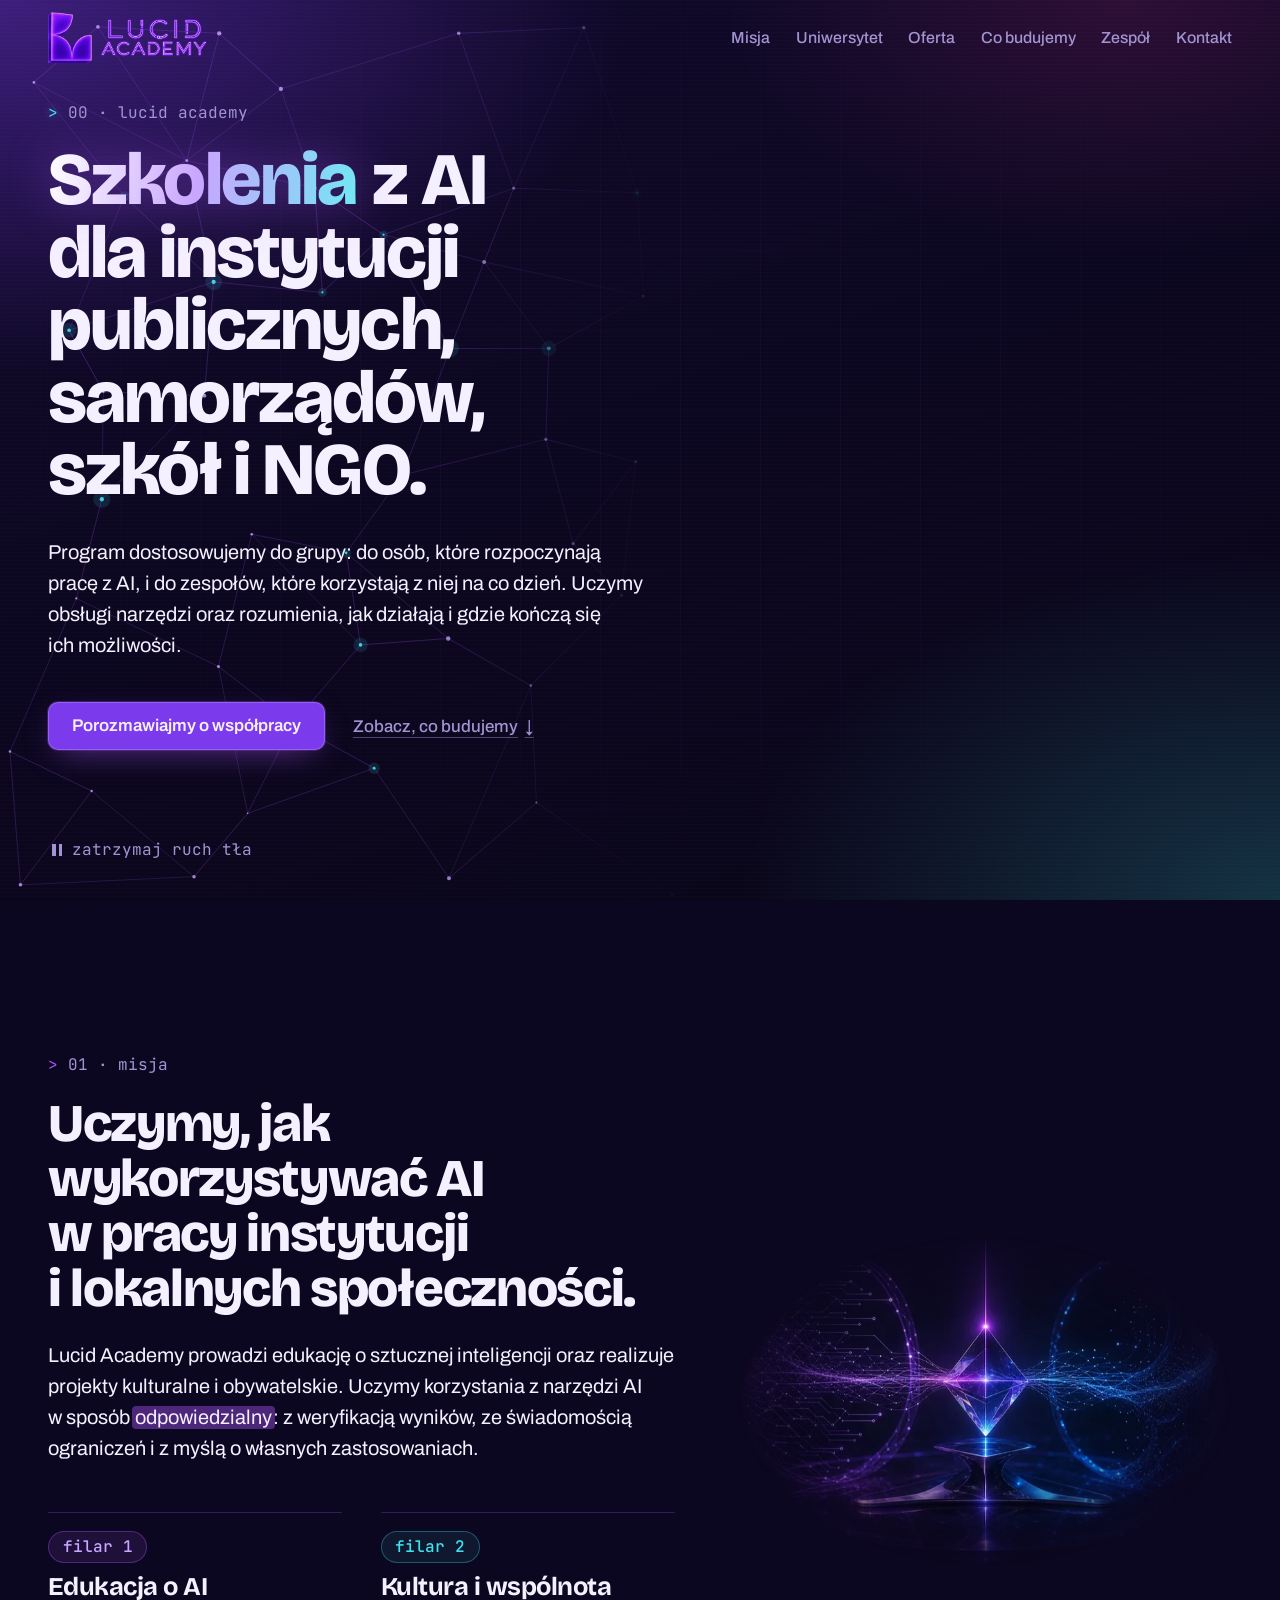
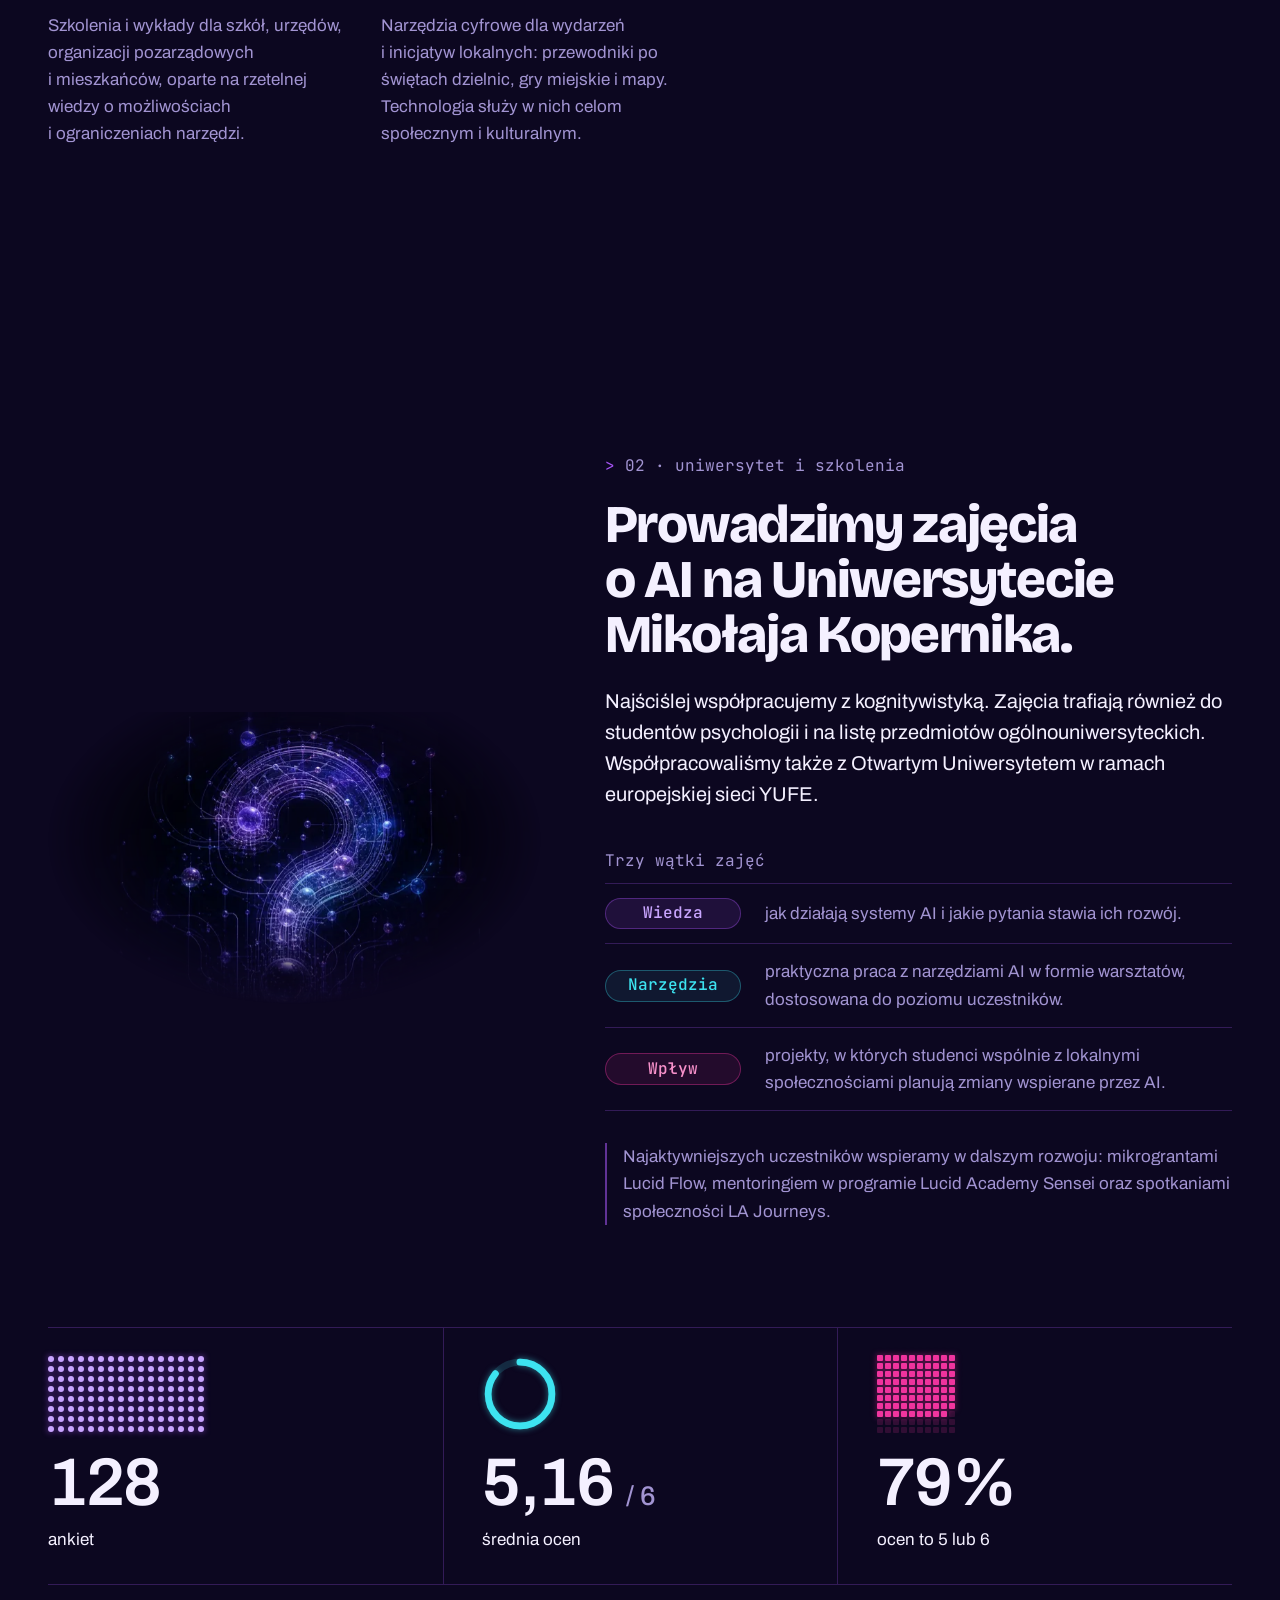
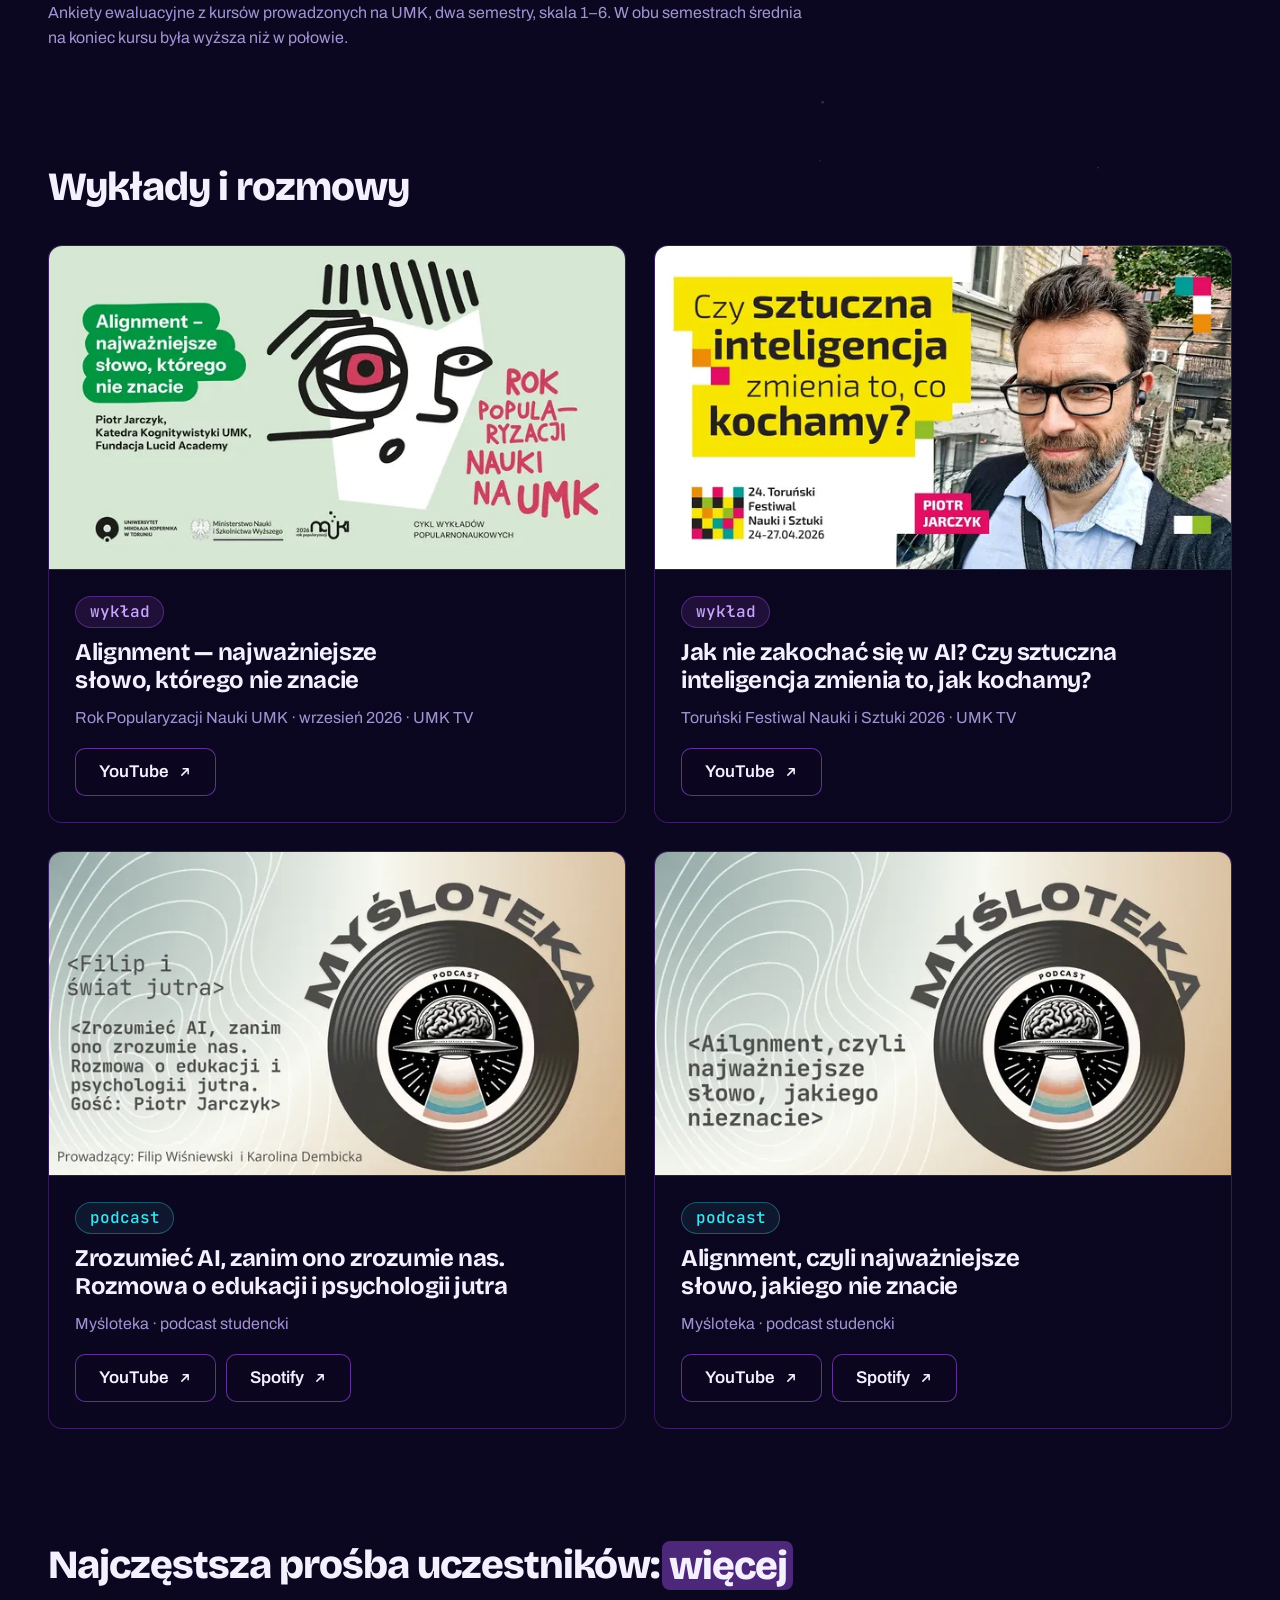
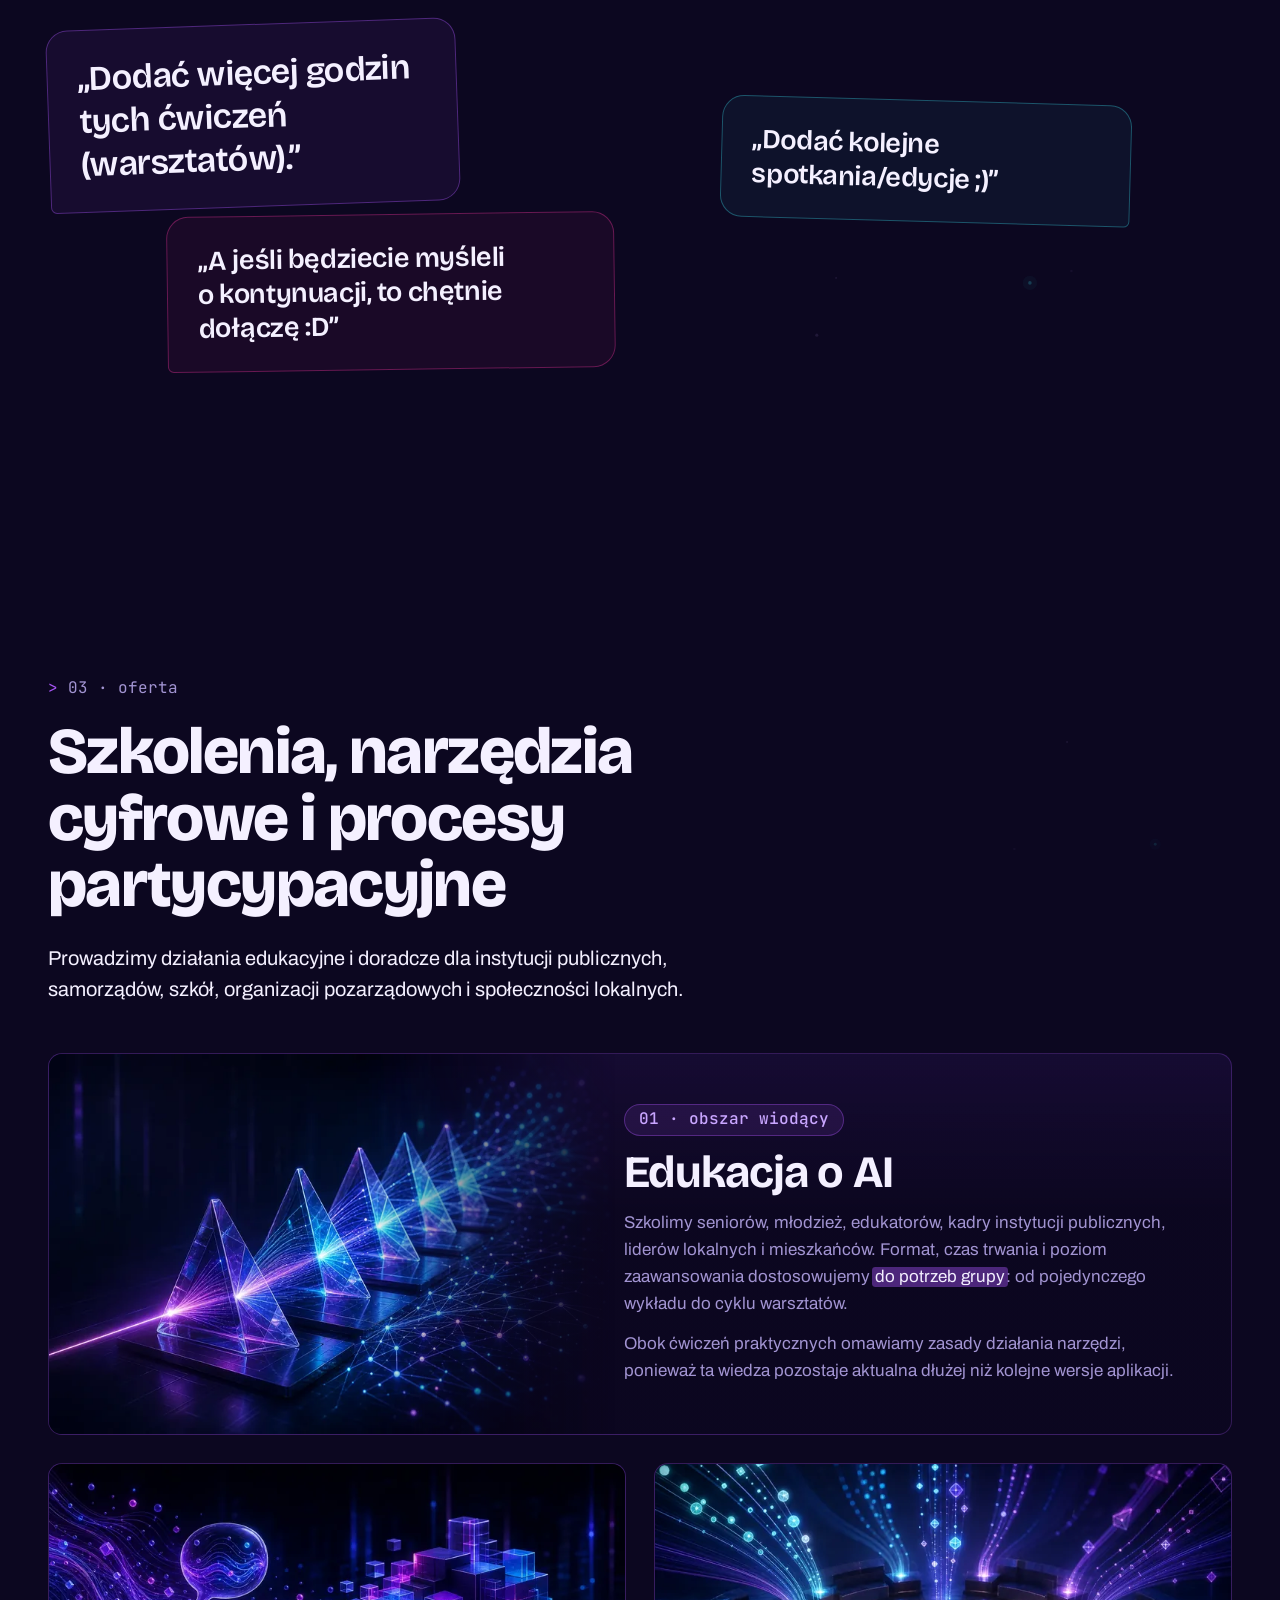
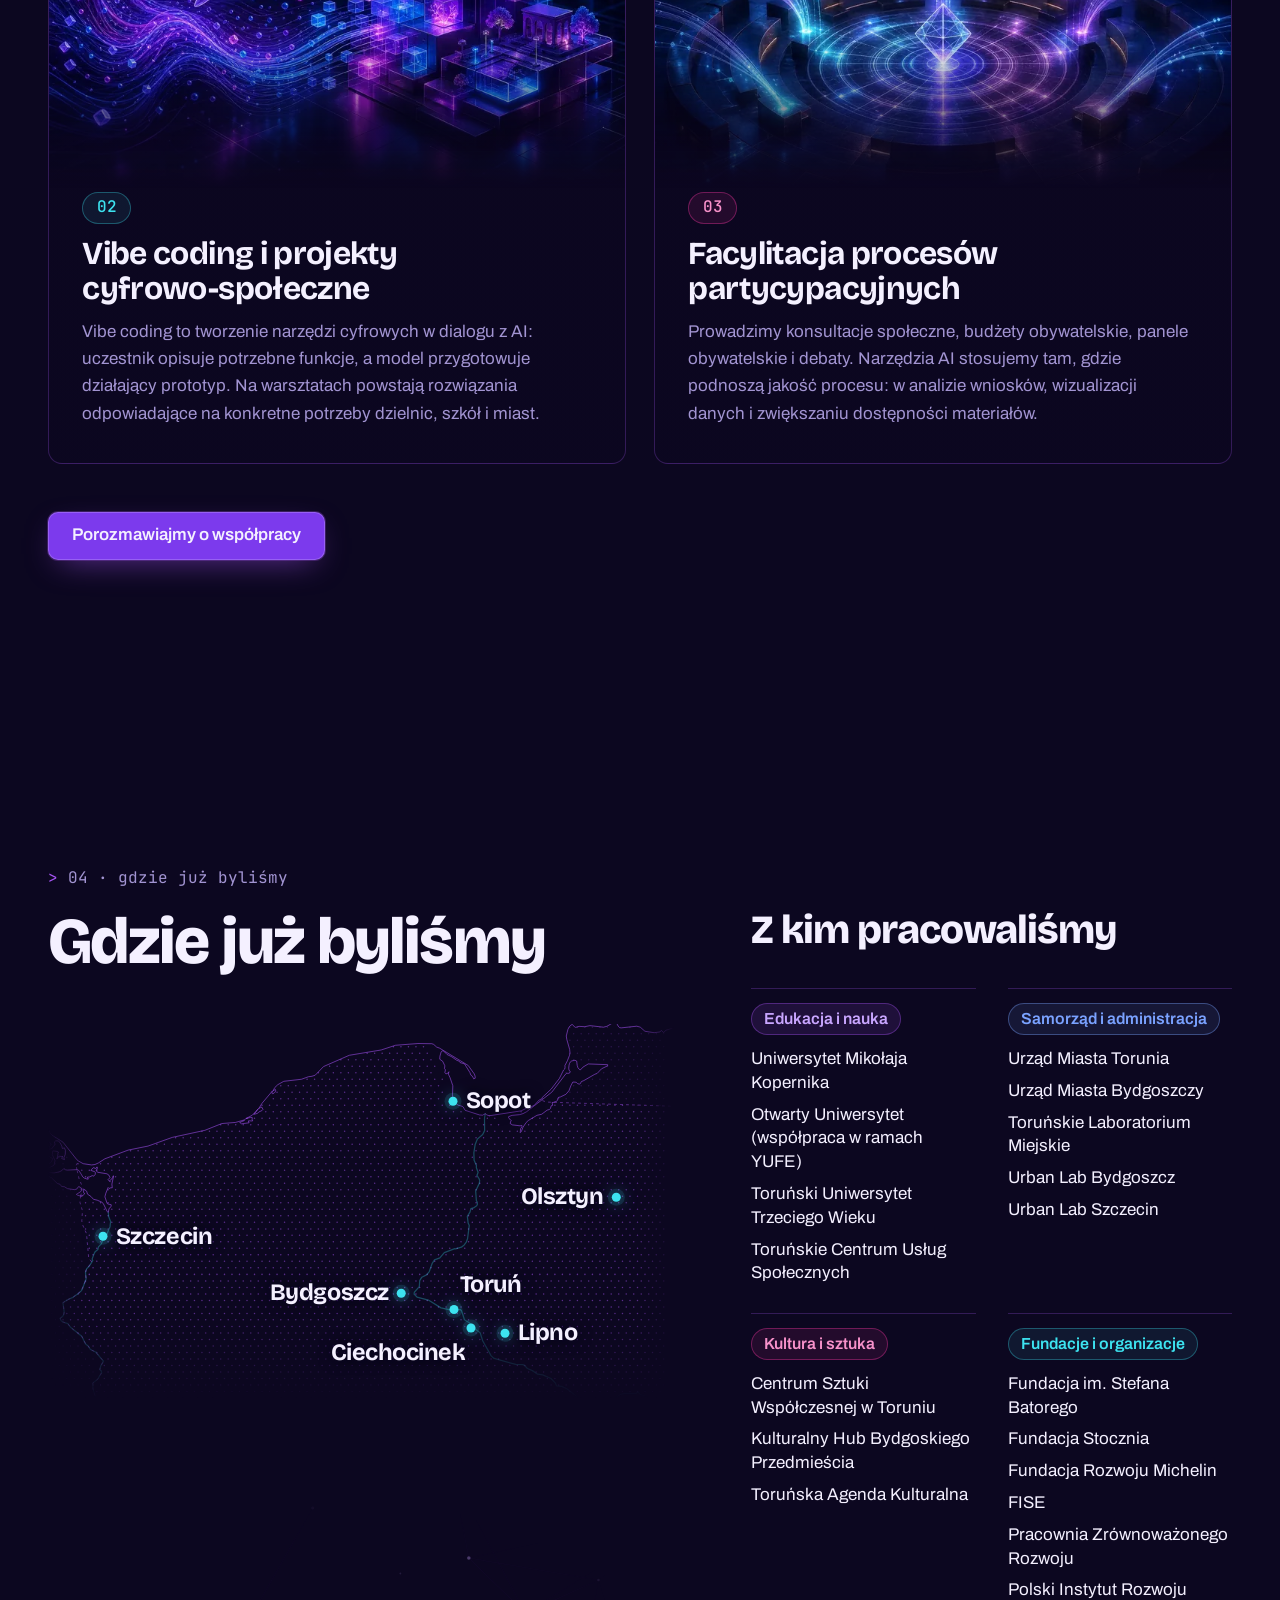
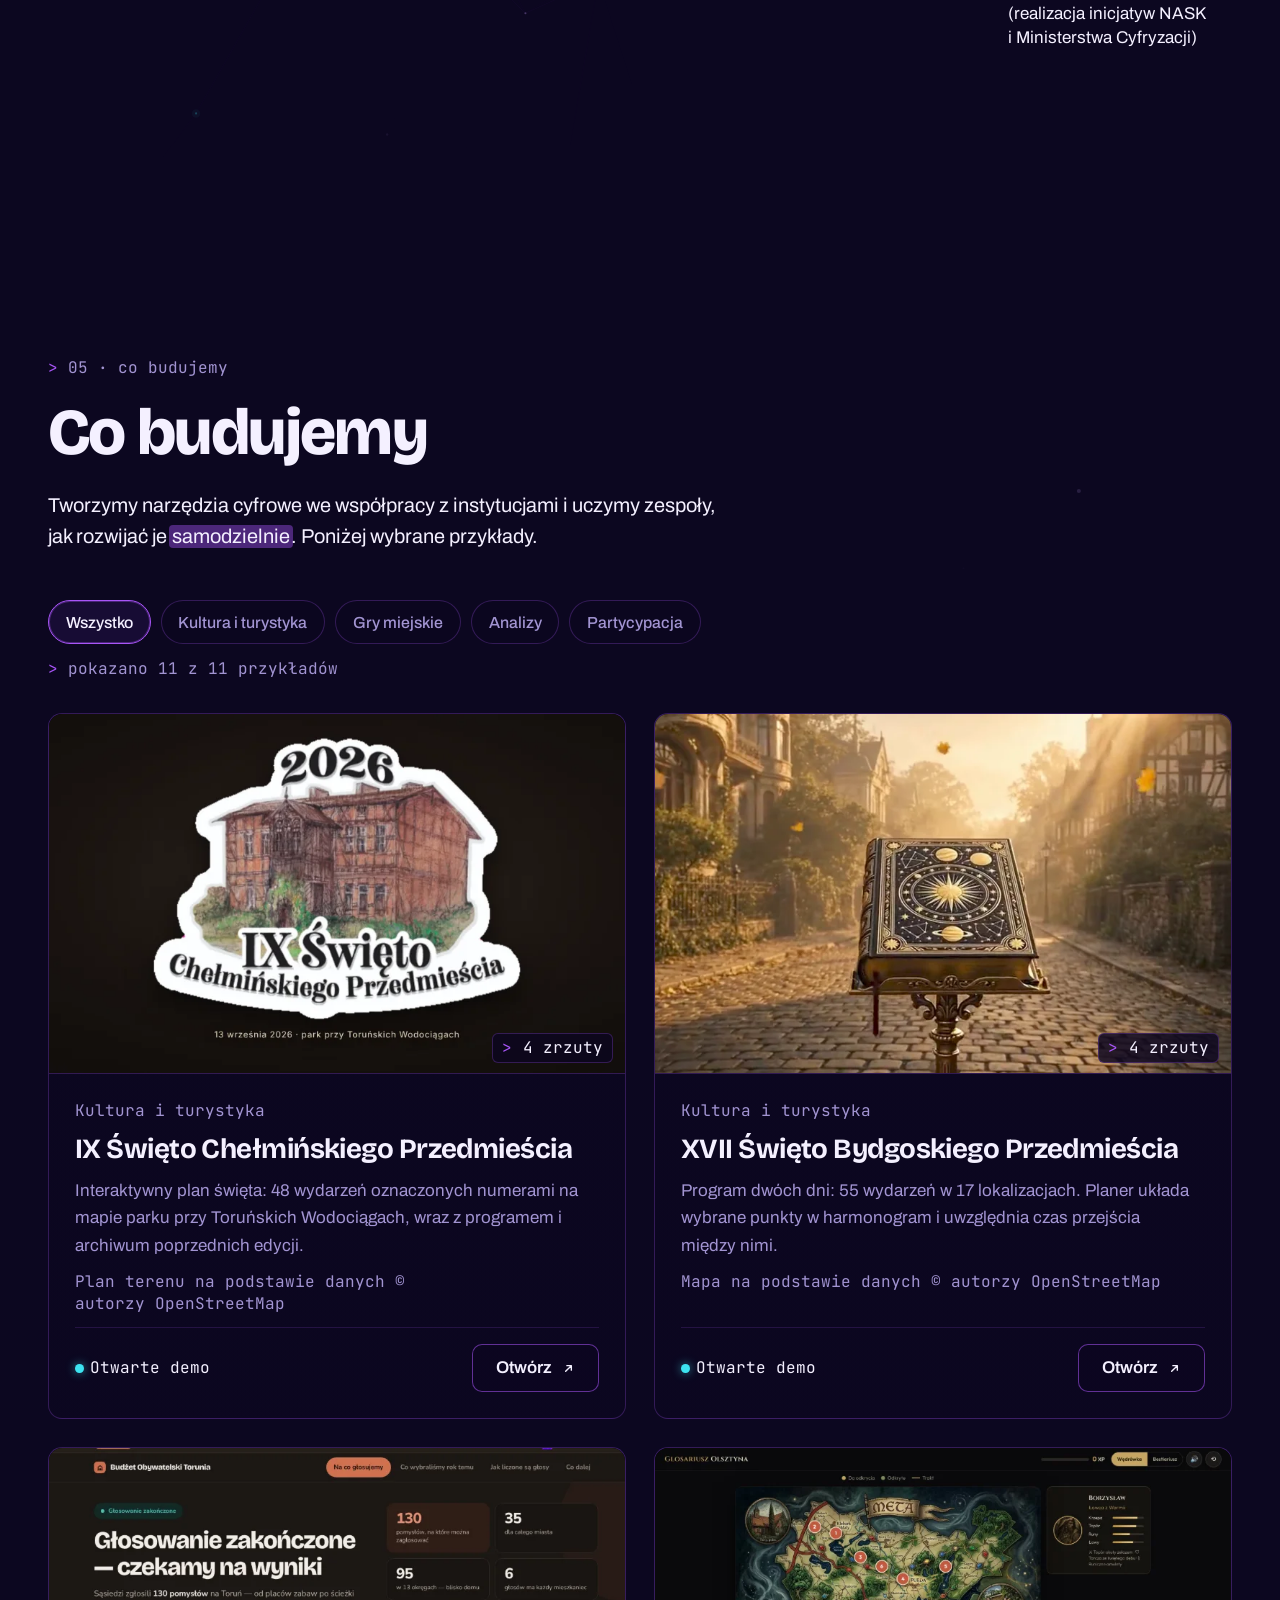
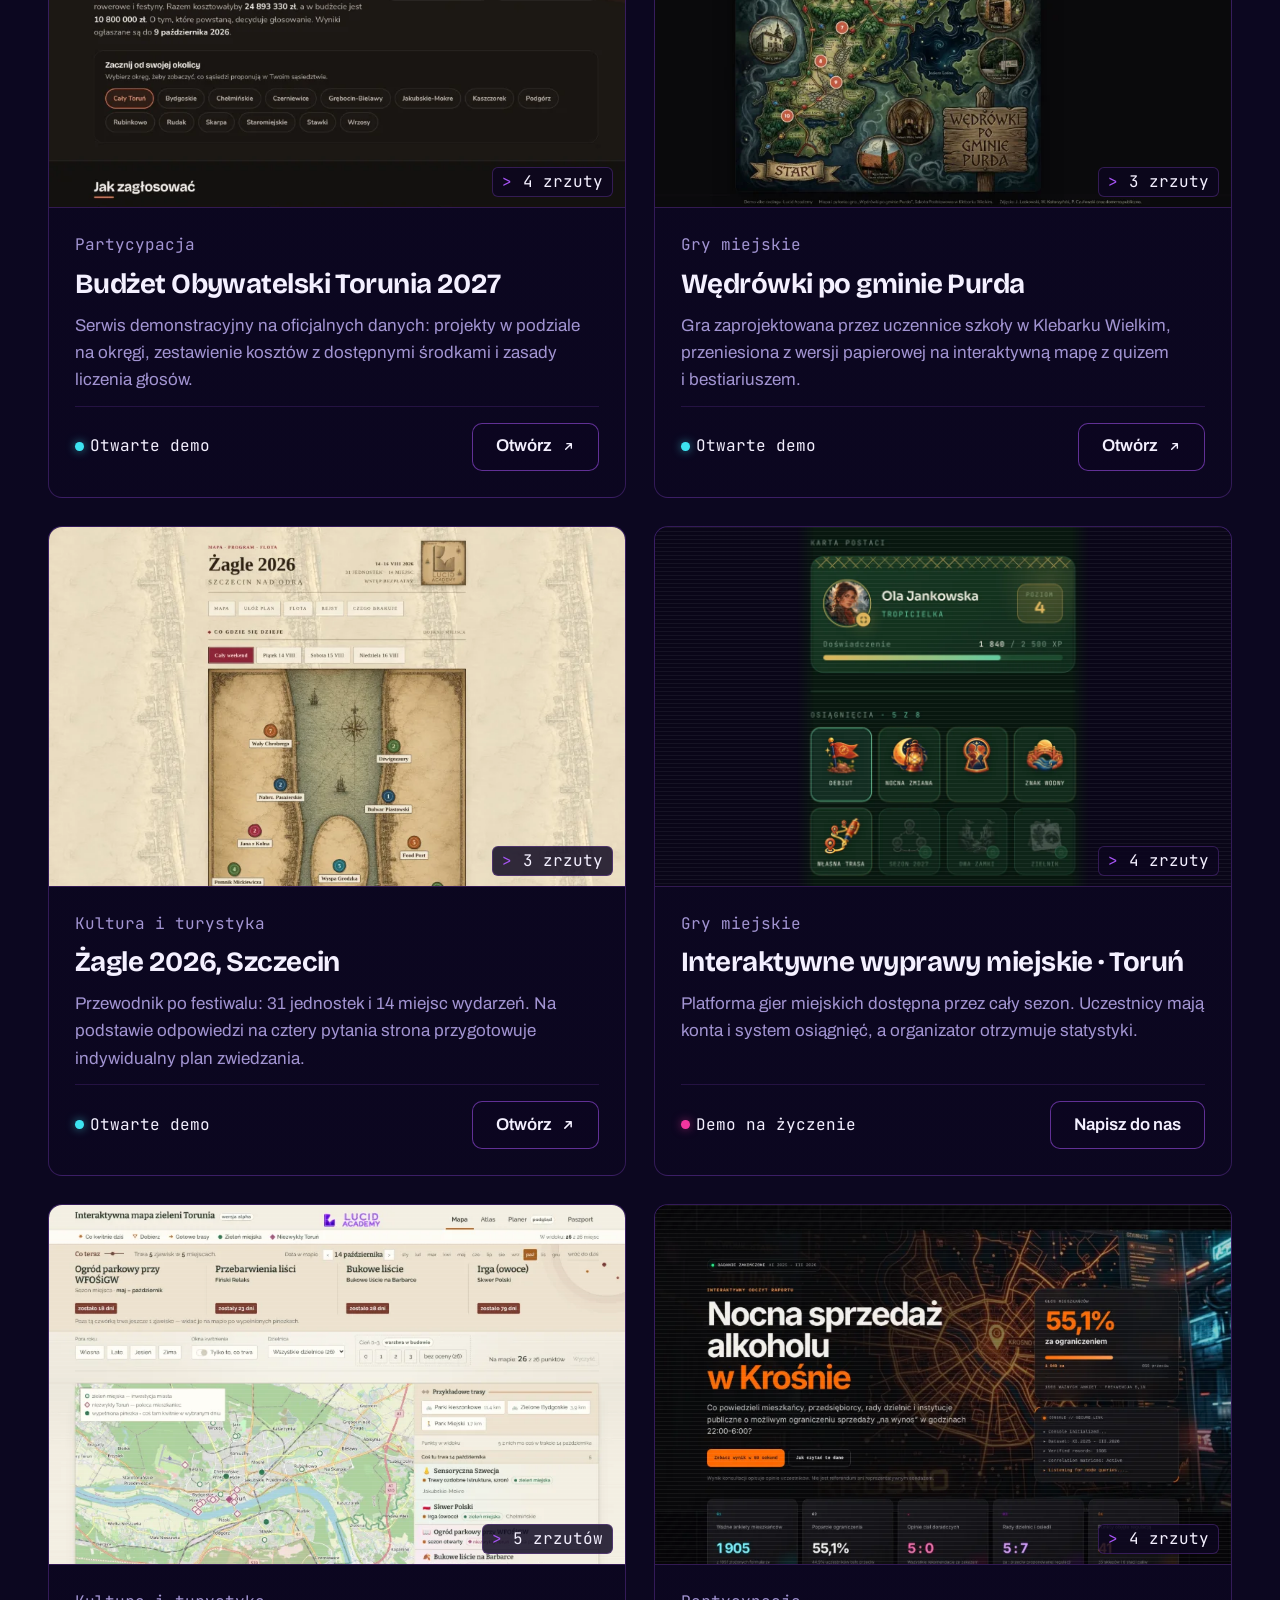
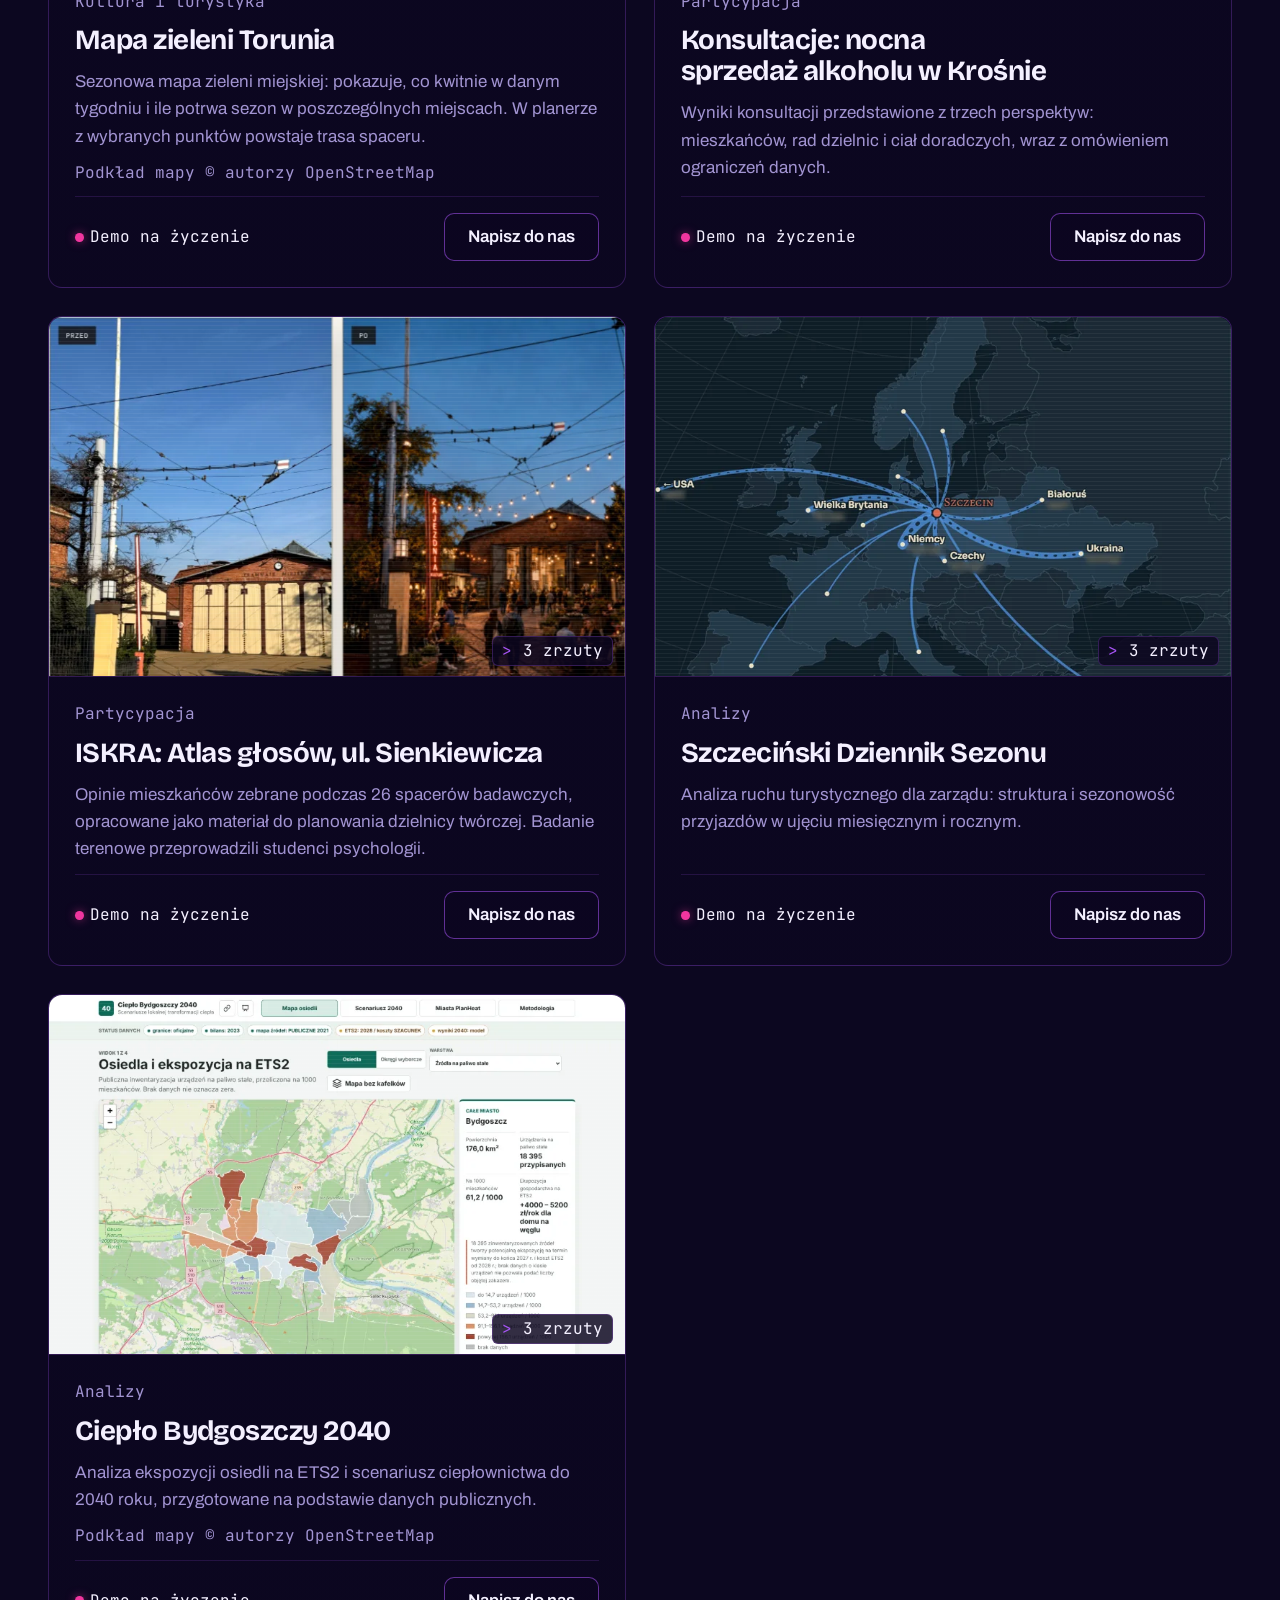
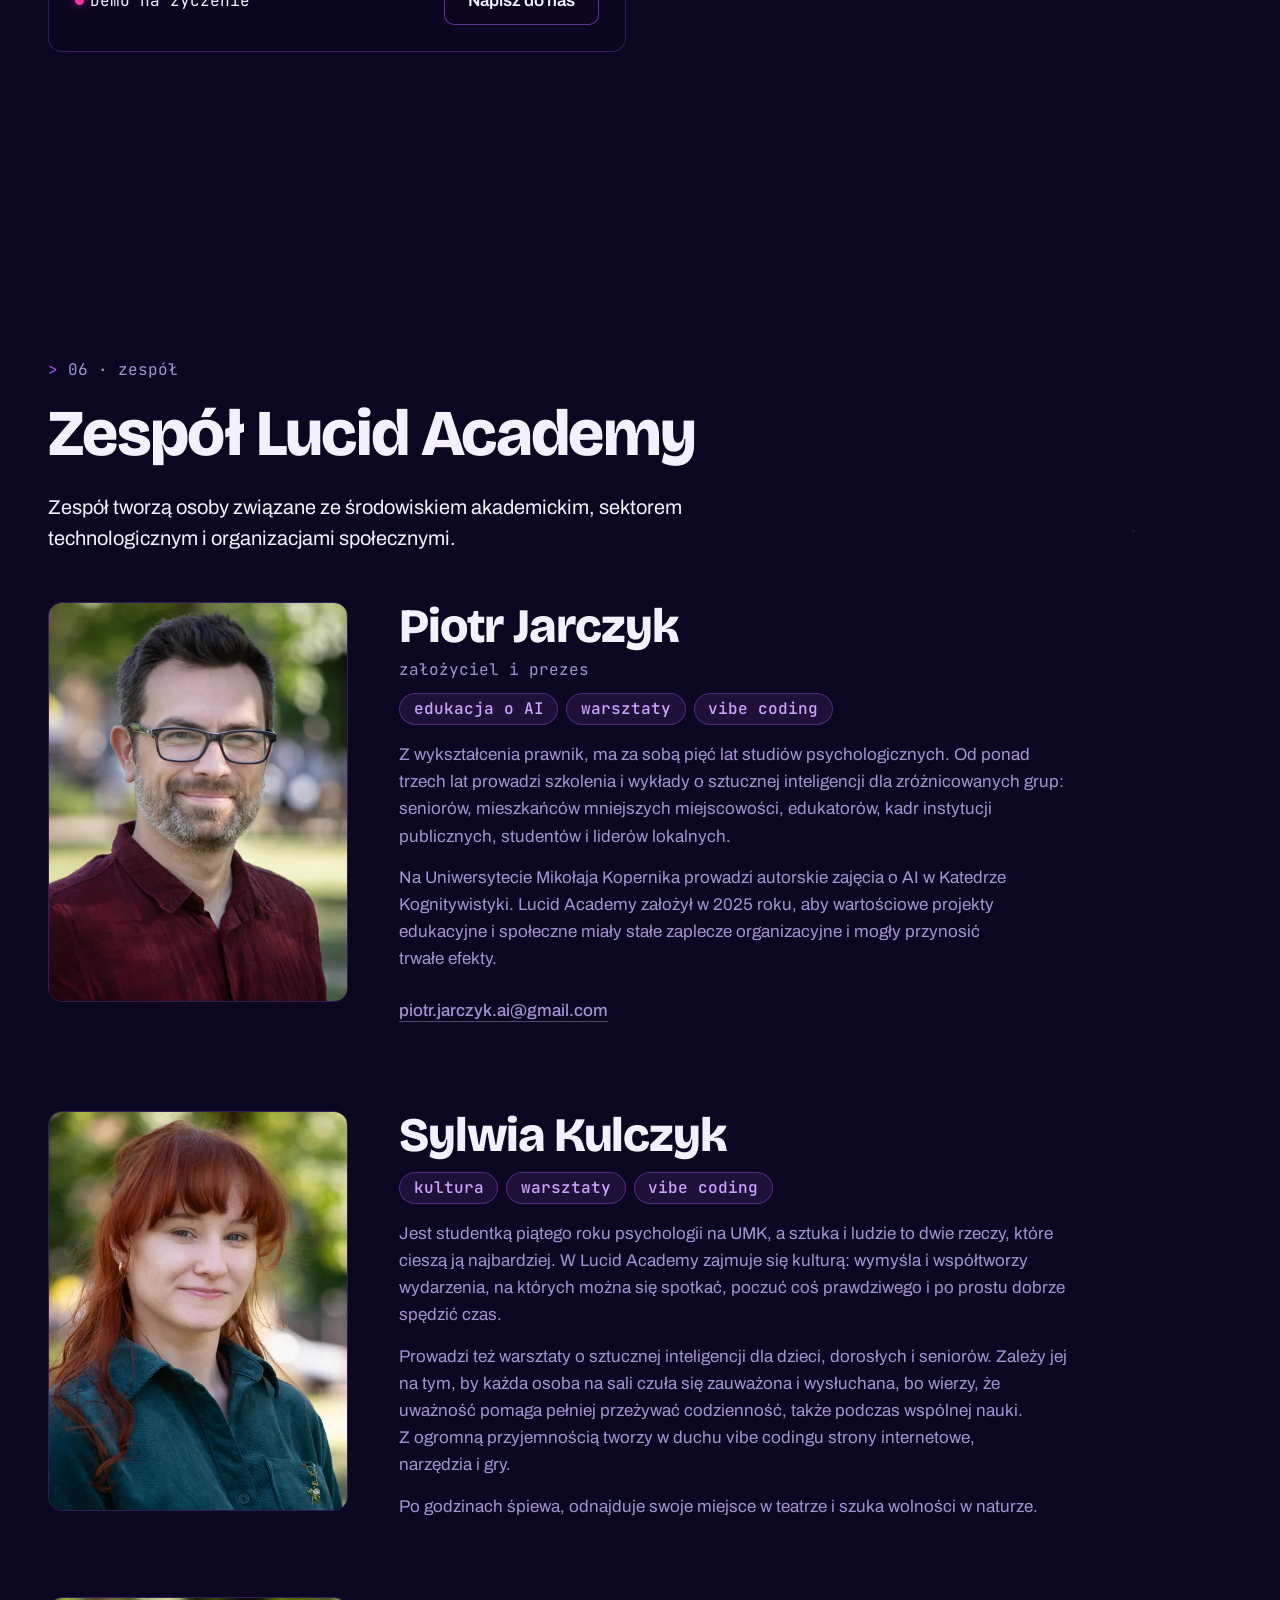
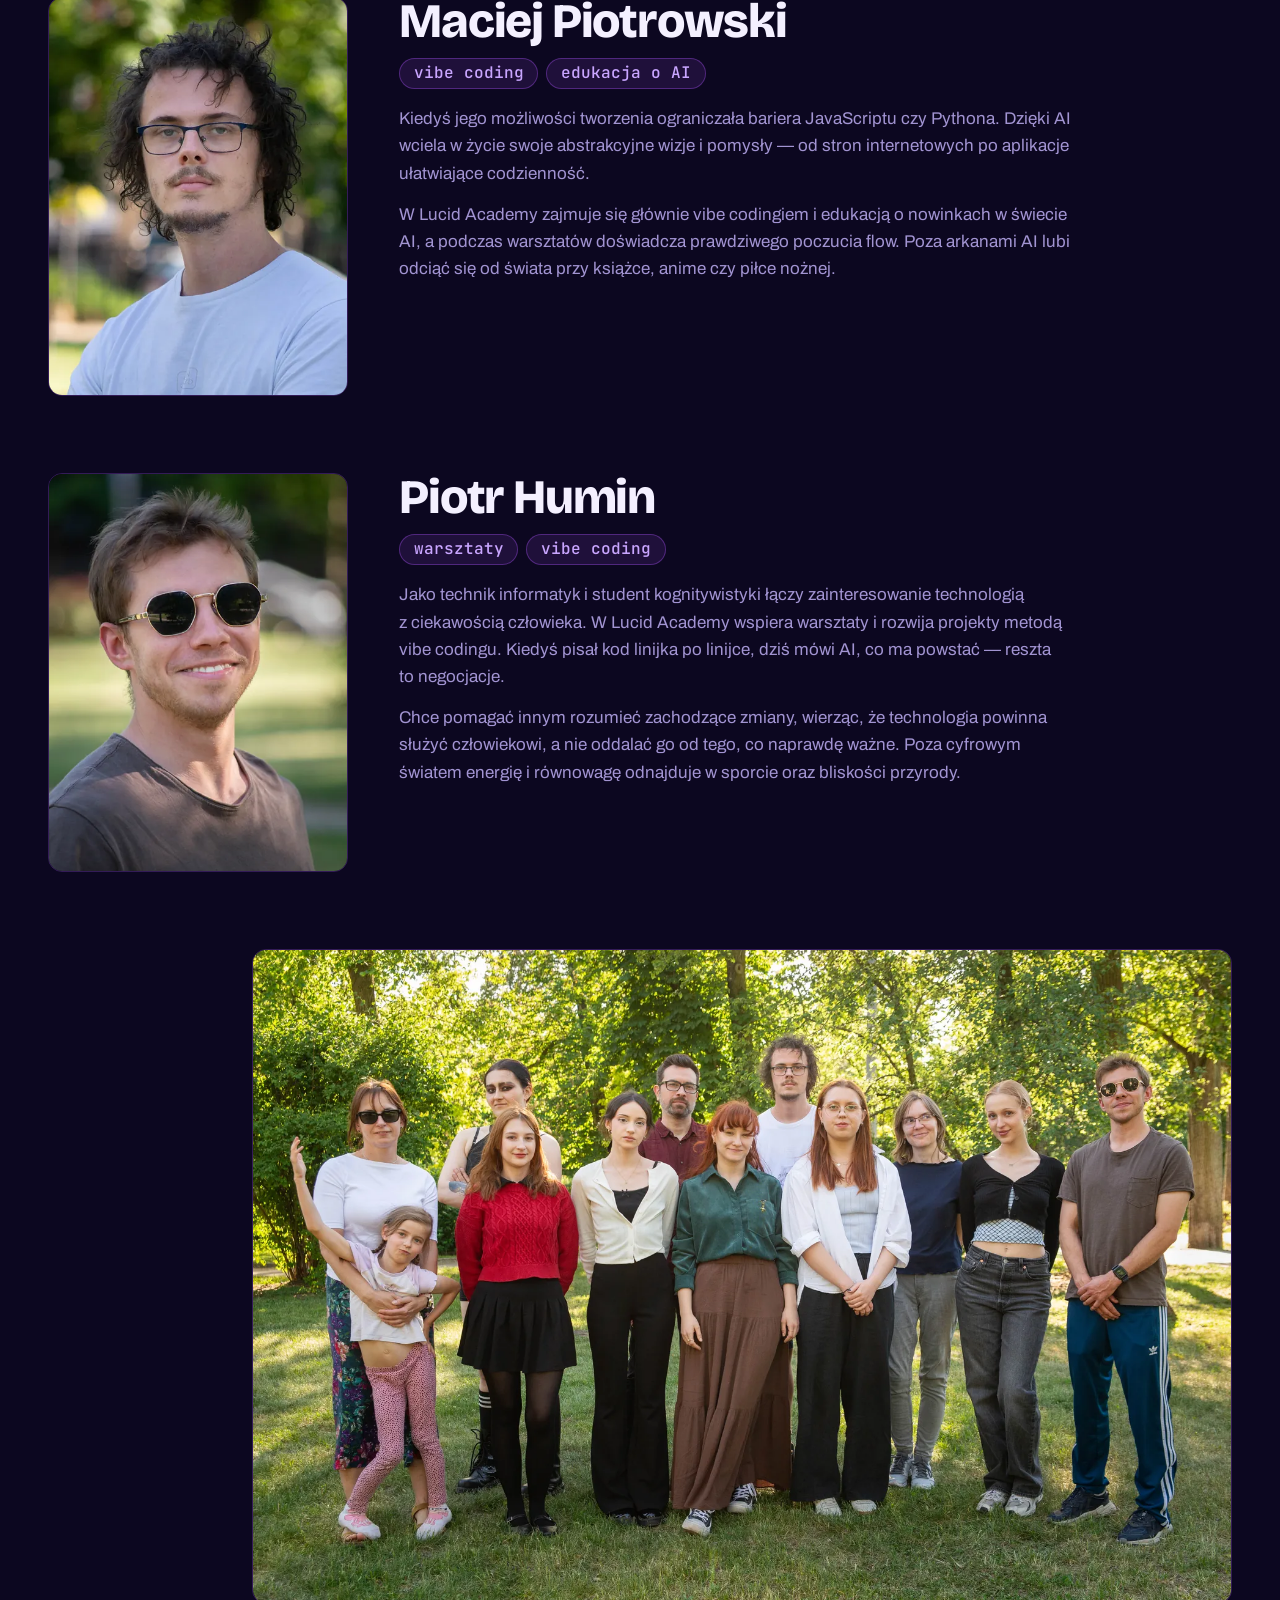
==== commit 59abbc8d: "Z kim pracowaliśmy: kategorie w kolorowych znacznikach Cztery kategorie instytucji w znacznikach czt" ====
--- a/index.html
+++ b/index.html
@@ -489,7 +489,7 @@
            Fragment mapy z danych Natural Earth 1:10 mln (domena publiczna) w rzucie
            PUWG 1992 (EPSG:2180): ląd z kropek, wybrzeże, granica, Wisła i Odra.
            Miasta według współrzędnych z OpenStreetMap (Nominatim) w tym samym rzucie,
-           ramka 518 × 353 km. Mapę i pozycje miast liczy narzedzia/mapa.py.
+           ramka 479 × 287 km. Mapę i pozycje miast liczy narzedzia/mapa.py.
            Bez interakcji. Przy przewijaniu mapa odsłania się z zachodu na wschód
            (js/przewijanie.js), a --opoznienie miasta zgrywa jego wejście z tym ruchem.
       ========================================================== -->
@@ -508,31 +508,30 @@
                 <!-- Okno odsłaniania: przesuwa się w prawo, a mapa w nim w lewo, więc mapa stoi,
                      a okno odsłania ją z zachodu na wschód (css/strona.css, js/przewijanie.js) -->
                 <div class="mapa__odslona">
-              <svg class="mapa__tlo" viewBox="0 0 1000 681.4" aria-hidden="true" focusable="false">
+              <svg class="mapa__tlo" viewBox="0 0 1000 598.9" aria-hidden="true" focusable="false">
                 <g class="mapa__kropki mapa__kropki--gesto" stroke-dasharray="0 12" stroke-width="2.4" stroke-linecap="round" fill="none">
-                  <path class="mapa__sasiedzi" d="M774 5.2h60M858 5.2h12M930 5.2h60M768 15.6h228M774 26h216M780 36.4h216M774 46.8h216M768 57.2h.01M792 57.2h204M762 67.5h.01M822 67.5h168M756 77.9h.01M804 77.9h192M750 88.3h.01M774 88.3h216M744 98.7h.01M780 98.7h216M762 109.1h228M852 119.5h144M6 171.5h12M24 181.9h.01M30 192.3h.01M12 202.6h24M6 213h36M6 233.8h.01M12 244.2h36M6 254.6h36M12 265h24M6 275.4h36M12 285.8h36M6 296.2h36M12 306.6h36M6 317h48M12 327.4h36M6 337.7h48M12 348.1h48M6 358.5h48M12 368.9h36M6 379.3h48M12 389.7h36M6 400.1h24M12 410.5h.01M6 420.9h12M12 431.3h.01M6 441.7h12M12 452.1h24M6 462.5h36M12 472.8h36M6 483.2h60M12 493.6h60M6 504h72M12 514.4h60M6 524.8h60M12 535.2h48M6 545.6h60M12 556h48M6 566.4h72M12 576.8h72M6 587.2h72M12 597.6h60M6 607.9h72M12 618.3h72M6 628.7h72M12 639.1h60M6 649.5h60M12 659.9h48M6 670.3h60M12 680.7h48" />
-                  <path class="mapa__polska" d="M504 36.4h72M450 46.8h120M594 46.8h.01M420 57.2h156M612 57.2h.01M414 67.5h168M384 77.9h204M342 88.3h252M336 98.7h252M330 109.1h264M324 119.5h276M756 119.5h84M306 129.9h312M690 129.9h12M738 129.9h252M312 140.3h360M720 140.3h276M258 150.7h432M714 150.7h276M216 161.1h780M174 171.5h816M144 181.9h852M102 192.3h888M84 202.6h912M54 213h.01M78 213h912M60 223.4h.01M96 223.4h900M102 233.8h888M96 244.2h900M54 254.6h.01M90 254.6h900M48 265h24M96 265h900M54 275.4h936M60 285.8h936M54 296.2h936M60 306.6h936M66 317h924M60 327.4h936M66 337.7h924M72 348.1h924M66 358.5h924M60 368.9h936M66 379.3h924M60 389.7h936M42 400.1h948M24 410.5h972M30 420.9h960M24 431.3h972M30 441.7h960M48 452.1h948M54 462.5h936M60 472.8h936M78 483.2h912M84 493.6h912M90 504h900M84 514.4h912M78 524.8h912M72 535.2h924M78 545.6h912M72 556h924M90 566.4h900M96 576.8h900M90 587.2h900M84 597.6h912M90 607.9h900M96 618.3h900M90 628.7h900M84 639.1h912M78 649.5h912M72 659.9h924M78 670.3h912M72 680.7h924" />
+                  <path class="mapa__sasiedzi" d="M834 5.2h72M930 5.2h12M840 15.6h156M834 26h156M840 36.4h156M834 46.8h156M840 57.2h156M894 67.5h96M828 77.9h.01M888 77.9h108M870 88.3h120M840 98.7h156M834 109.1h156M816 119.5h180M942 129.9h48M12 181.9h.01M6 192.3h.01M18 213h24M12 223.4h24M6 233.8h12M6 254.6h.01M12 265h36M6 275.4h36M12 285.8h36M6 296.2h48M12 306.6h36M6 317h48M12 327.4h36M6 337.7h48M12 348.1h48M6 358.5h48M12 368.9h48M6 379.3h60M12 389.7h48M6 400.1h48M12 410.5h36M6 420.9h48M12 431.3h24M6 441.7h12M12 452.1h12M6 462.5h12M12 472.8h.01M6 483.2h24M12 493.6h24M6 504h48M12 514.4h48M6 524.8h60M12 535.2h72M6 545.6h72M12 556h72M6 566.4h72M12 576.8h48M6 587.2h60M12 597.6h60" />
+                  <path class="mapa__polska" d="M552 36.4h60M510 46.8h108M468 57.2h156M450 67.5h180M432 77.9h192M414 88.3h228M372 98.7h264M366 109.1h276M360 119.5h276M342 129.9h312M810 129.9h120M348 140.3h324M756 140.3h.01M804 140.3h192M318 150.7h408M774 150.7h216M276 161.1h456M768 161.1h228M246 171.5h744M204 181.9h792M174 192.3h816M132 202.6h864M102 213h888M48 223.4h.01M84 223.4h912M54 233.8h936M60 244.2h.01M108 244.2h888M114 254.6h876M96 265h900M54 275.4h12M102 275.4h888M60 285.8h936M66 296.2h924M60 306.6h936M66 317h924M60 327.4h936M66 337.7h924M72 348.1h924M66 358.5h924M72 368.9h924M78 379.3h912M72 389.7h924M66 400.1h924M60 410.5h936M66 420.9h924M48 431.3h948M30 441.7h960M36 452.1h960M30 462.5h960M24 472.8h972M42 483.2h948M48 493.6h948M66 504h924M72 514.4h924M78 524.8h912M96 535.2h900M90 545.6h900M96 556h900M90 566.4h900M72 576.8h924M78 587.2h912M84 597.6h912" />
                 </g>
                 <g class="mapa__kropki mapa__kropki--rzadko" stroke-dasharray="0 20" stroke-width="4" stroke-linecap="round" fill="none">
-                  <path class="mapa__sasiedzi" d="M770 8.7h100M930 8.7h60M780 26h220M790 43.3h200M840 60.6h160M810 77.9h180M780 95.3h220M770 112.6h220M20 199.2h20M10 216.5h.01M10 251.1h20M20 268.5h20M10 285.8h40M20 303.1h20M10 320.4h40M20 337.7h20M10 355.1h40M20 372.4h20M10 389.7h40M20 407h.01M10 424.4h.01M20 441.7h.01M10 459h20M20 476.3h40M10 493.6h60M20 511h40M10 528.3h40M20 545.6h40M10 562.9h60M20 580.2h60M10 597.6h60M20 614.9h60M10 632.2h60M20 649.5h40M10 666.8h40" />
-                  <path class="mapa__polska" d="M470 43.3h120M420 60.6h160M390 77.9h200M630 77.9h.01M340 95.3h240M330 112.6h260M320 129.9h300M700 129.9h.01M740 129.9h260M270 147.2h400M710 147.2h280M200 164.5h800M150 181.9h840M100 199.2h900M50 216.5h.01M90 216.5h900M100 233.8h900M90 251.1h900M60 268.5h940M70 285.8h920M60 303.1h940M70 320.4h920M60 337.7h940M70 355.1h920M60 372.4h940M70 389.7h920M40 407h960M30 424.4h960M40 441.7h960M50 459h940M80 476.3h920M90 493.6h900M80 511h920M70 528.3h920M80 545.6h920M90 562.9h900M100 580.2h900M90 597.6h900M100 614.9h900M90 632.2h900M80 649.5h920M70 666.8h920" />
+                  <path class="mapa__sasiedzi" d="M850 8.7h100M840 26h160M850 43.3h140M860 60.6h140M830 77.9h.01M890 77.9h100M840 95.3h160M830 112.6h160M940 129.9h60M10 181.9h.01M30 216.5h.01M20 233.8h.01M10 251.1h.01M20 268.5h20M10 285.8h40M20 303.1h20M10 320.4h40M20 337.7h40M10 355.1h40M20 372.4h40M10 389.7h40M20 407h40M10 424.4h40M20 441.7h.01M10 459h.01M20 476.3h.01M10 493.6h20M20 511h20M10 528.3h60M20 545.6h60M10 562.9h60M20 580.2h40M10 597.6h60" />
+                  <path class="mapa__polska" d="M530 43.3h80M460 60.6h160M660 60.6h.01M450 77.9h180M380 95.3h260M370 112.6h260M360 129.9h280M820 129.9h100M330 147.2h400M790 147.2h200M280 164.5h720M210 181.9h780M140 199.2h860M90 216.5h900M60 233.8h940M110 251.1h880M60 268.5h.01M100 268.5h900M70 285.8h.01M110 285.8h880M60 303.1h940M70 320.4h920M80 337.7h920M70 355.1h920M80 372.4h920M70 389.7h920M80 407h920M70 424.4h920M40 441.7h960M30 459h960M40 476.3h960M50 493.6h940M60 511h940M90 528.3h900M100 545.6h900M90 562.9h900M80 580.2h920M90 597.6h900" />
                 </g>
                 <g fill="none" stroke-linecap="round" stroke-linejoin="round">
-                  <path class="mapa__rzeka" d="M229.8 685.3l-4.4 -6.6 -5.6 -.5 -1.5 -2.7 1 -1.3 -2.6 -3.2 8.9 -17.2 -4.4 -3.1 3 -3.6 1.9 -4.4 -2.6 -6.5 0 -2.8 -4.7 -.5 -6.9 1.1 .1 -1.4 .9 .1 -1.6 -2.8 -5 -4.2 .8 -5.2 -21.6 -3.9 -3.2 .1 -5.8 -3.5 -5.5 2.7 -1.6 -.3 -13.6 -5.5 -4.9 -.9 -6.8 4.4 -8.9 .4 -5.1 -2.2 -4.1 -4.3 -4.8 2.9 -4.3 1 -9.7 -.5 -5.7 -4.1 -8.8 -2.1 -1.9 .8 -8.2 -6.9 -1.2 -3.2 3.5 -12.4 -1.6 -4.4 2.7 -3.2 .3 -4.4 -1.8 -3.9 -11.6 -5.5 -2.7 -3.5 1 -3.8 -4.9 -16 -.2 -8.5 7.1 -5.6 6 -9.7 -.5 -2.4 -2.3 -2.4 1.3 -4.9 4.1 -7.4 -11.5 -13.5 -7.7 -3.6 -3.4 -5.3 -3.7 -2.8 -5.7 -11.5 -16.6 -13.2 -3.9 -5.4 -8.1 -2.7 -2.1 -1.9 -1.3 -3.1 3.7 -2.8 1.5 -2.5 .8 -4 -1.7 -14 6.5 -4.2 8.2 -3.6 8 -5.6 4.3 -3.9 1.9 -3.7 5.2 -13.7 -.9 -9.7 1.6 -5.4 3.8 -3.8 5.3 -8.4 -.6 -.3 0 -2.7 3 -8.1 1.2 -2 3.9 -3.3 .9 -3.8 4.3 -4.5 4.7 -11.2 2.3 -.9 5.8 -13.2 .9 -7.7 -2.9 -7.4 -.5 -5.9M971.4 685.3l2.1 -4.3 -1 -3.4 -5.9 -7.6 -4.4 -2.7 -4.5 -.7 -3.9 -2.4 -2.4 -5.7 -4.8 -4.4 5.3 -8.3 .7 -2.8 -.8 -3.1 -5.8 -3.4 -1.8 -2.4 .3 -8.8 -3.5 -4.8 1.2 -4.9 -.5 -4 -6.6 -8.8 -3.5 -2.9 -6.8 -11.1 -4.9 -1.9 -8.3 -15.6 -5.6 -2.8 -2 -2.7 -4 -9.6 -2.3 -1.7 -8.1 -.2 -7.4 -5.1 -8.2 -2.4 -3.6 -3.8 -2.9 2.3 -14.8 -.4 -7.6 1.5 -12.8 8.4 -3.5 .8 -10.9 -1.8 -14.9 3 -11.5 -.6 -5.7 -2.1 -20.2 -16 -7.7 -3.5 -7.7 -.7 -1.6 -4.3 -6.4 -6.5 -12.3 -5.4 -7.5 -1 -7.7 -5.3 -7.3 -3.1 -4.3 -4.6 -2.3 -1.1 -10.6 -.3 -32.1 -8.8 -4.2 -3.8 -12.3 -21.9 -4 -12.4 -7.4 -5.5 -1.7 -4.6 -14 -8.9 -4.1 -12.9 -2.3 -2.5 -7.9 2.5 -20.3 -4.7 -18.7 -11.5 -16.7 -4.4 -4.3 -4.3 .4 -2.8 7.2 -8.2 .7 -9.1 3.1 -4.9 7 -3.4 4 -4.9 4.4 -12.2 3.3 -5.1 8 -2.8 6.5 -7.9 15.4 -5.9 1.3 .5 8.5 -2.5 4.2 -3.4 2.9 -4.1 2.1 -5.5 2.3 -19 -1.6 -3.6 -1.1 -10 3.8 -6.2 1.4 -5.2 3.9 -1 4.6 -3.2 1.1 -2.4 -.1 -2.5 -1.5 -2.9 -.9 -14 5.3 -11.2 .5 -4.1 -.8 -2.8 -3.2 -4.8 1.7 -4.7 -2.5 -6.6 .1 -3.4 -3.5 -7.6 -.3 -11.3 1.8 -11.6 3.3 -8.4 7.9 -6.8 2.9 -5.8 -.2 -18.2 1 -6.7" vector-effect="non-scaling-stroke" />
-                  <path class="mapa__granica" d="M48.1 253.6l2.2 -7.4 -1.1 -9.8 -3.4 -8.3 -3.1 -13M74 685.3l-2.7 -3.6 -1.2 -11.2 -6 -7.9 -.1 -4.5 1.9 -3.6 8.1 -7.3 4.9 -6.9 1.4 -4.1 1.2 -13.1 4 -7 1.6 -5.9 3.7 -4.6 -8.2 -7 -1.1 -3.1 3.5 -12.4 -1.7 -4.4 2.8 -3.3 .3 -4.3 -1.8 -3.9 -11.6 -5.5 -2.8 -3.5 1.1 -3.9 -5 -15.9 -.2 -8.6 7.2 -5.5 5.9 -9.8 -.4 -2.3 -2.3 -2.4 1.3 -4.9 4.1 -7.5 -11.6 -13.4 -7.6 -3.6 -3.4 -5.4 -3.7 -2.7 -5.8 -11.6 -16.5 -13.2 -3.9 -5.3 -8.1 -2.7 -2.1 -2 -1.3 -3.1 3.6 -2.7 1.5 -2.6 .9 -4 -1.8 -13.9 6.6 -4.3 8.2 -3.5 12.2 -9.5 7.1 -17.4 -.9 -9.7 .6 -2.9 8.7 -12.8 -4.6 -6 -3.3 -35.8 -6.2 -14.3 -.6 -4.5 1 -14.7 -3.8 -12.8 1 -9.4M1003.9 122.8l-111.5 -2.1 -146.7 -5 -9.8 -.5 -6.2 -2 -2.6 -2.2M42.7 214.9l-.8 -3.4 -2 -2.9 2.3 -.9 2.5 -5.7" vector-effect="non-scaling-stroke" />
-                  <path class="mapa__brzeg" d="M651.1 135.3l47 -7.1 10.3 -5.1 5 -1.2 3.9 -1.8 7.6 -8.1 4.3 -1.9 0 -1.6 13.3 -12.4 12 -15.7 6.2 -12.5 1.7 -1.3 .5 -2.1 -.1 -3.4 3.6 -6.9 3.1 -8.1 .7 -3.5 -.5 -5 -4.3 -15.1 -.7 -4.8 2.4 -9.6 1.9 -3.8 2.5 -2.8 2.3 -.7 3.2 3.5 1.5 .7 5.1 -1.5 8.5 .5 7.7 -1.6 19.7 2.3 5.1 -1.3 9.2 -5.3 2.2 -2M843.6 -3.9l-3.5 2.3 -.2 1.9 1.3 2.7 2.1 2.3 2.4 .4 23 -2.4 5.2 1.3 6.9 6.2 13.5 2.1 8.7 -1.2 2 -2.3 2.9 3.1 1.5 -.5 1.8 -2.6 10.3 -3.2 4.9 -2.7 1.4 -4.8 -.6 -2.6M-3.9 162.5l.4 .3 -.4 1.9M-3.9 187l2.4 1.5 1.1 4.1 -.3 2.6 2.3 .3 4.8 2.9 0 2 -2.5 4.3 -7.8 5.5M-3.9 218.3l3.2 1.5 .6 2.4 3.6 4.8 1.4 -.2 8.8 8.5 4.1 1.3 2.4 3.2 3.9 .3 4.6 2.9 10.2 1.4 3.6 -.8 1.7 -2.9 1 -.6 2 .5 1.7 2 .2 3.4 -1.1 1.6 -6.3 3.8 1.6 1.1 3.8 1.2 2.3 -.1 2.3 -.9 1.8 -1.4 .3 -1.8 -2.1 -1.7 1.7 -1.3 -1.5 -1.6 .8 -1.6 4.4 3.5 1.2 4.3 5.1 3.4 3.6 4.1 5.6 1.4 6.7 2.9 2.2 2 5.5 11.2 1.3 2 .7 -.6 1.1 -5.4 3 -2.5 .2 -2.9 -4.6 -1 -1.4 -.9 -3.4 -9.7 1.1 -4.7 3.7 -9.1 1.4 1.4 2.7 -1.1 2 0 -.5 -5.4 2.5 -12.1 -.9 0 -.5 2.5 -1.1 1.7 -3.2 2.8 .7 1.5 -1.1 -.5 -2.1 -2.6 2.8 -2.8 -1.5 -3.7 -2.9 -1.9 -14 -2.4 -1.8 -2.3 1.8 -4.1 -.7 -1.5 -1.3 2.1 -1.1 .2 -2.5 -1.1 -1.1 .3 -3 3.7 5.7 2.1 1 1.4 -.4 2.6 -1.5 1.8 -1.6 .6 -1.1 -.9 -3.6 2 -3.6 .5 -.1 1.4 1.7 .8 -1.8 .7 -4.6 -1.8 -2 -1.5 -5.5 -9.3 -2.9 -1.5 -14.8 .7 -2.8 -.7 -2 -1.6 -3.2 3.1 -3.8 1.9 -7.4 1.4 -8.1 -.4 -4.3 -1.7 -.5 -.7M-3.9 213.8l2.8 -1.8 4.2 -.6 4.6 -2.2 1.2 -1.2 1.4 -6.1 -4.1 -9.3 .8 -5.5 6.3 .9 2.2 1.1 -1 1.5 .2 1.2 -1.7 7.5 2.3 -3.4 1.6 -.7 5.1 .3 -1.2 1 -.7 2 4.2 1.6 -.8 -2.8 2 -5.2 .2 -5.7 -1.5 -3.7 -3 1 -.8 -3.5 -2.7 -5.4 -1.9 -1.8 -2.5 -.7 -2.5 .3 -1.4 1.6 .9 2.7 -.1 1.6 -2.4 1.8 -1.5 3.2 -.8 .4 -4.5 1.3 .4 -2.8 2.7 -4.3 -.5 -2.7 -.9 -.3 -5.3 2.2 -1.3 1.4M-3.9 169.3l1.2 -5.7 -1.2 -3.7M-3.9 147l2.4 1.1 4.3 12.3 3.1 3.6 16.2 10.3 20.5 26 2.1 1.7 7.1 4.1 12.5 1.9 5.1 -.7 5.1 -2.3 9.5 -6.1 34.3 -12.9 29.2 -5.8 35.9 -12.9 48.1 -10.4 24.9 -10 20.3 -1.6 14.1 -4.1 -1.6 1.5 -6.4 2.6 2.7 2 11.1 -1.5 .1 -1.3 -.9 0 .1 -1.6 6 .2 -.1 -1 -.7 -.5 .3 -3.4 -2.8 -.3 -7 1.9 9.8 -5.2 8.1 -8.8 -1.7 3.1 -4.1 4.4 5.5 -1.5 1.8 -2 4.5 -1.9 1.7 -1.8 -1.4 -3.2 -2.5 -.1 -3 3 5.6 -8.9 15.2 -18.1 -.8 3.4 1.2 .5 2.1 -.7 1.6 -1.8 .9 -2.8 -.7 -.9 -3.5 2.3 2.7 -5 4.5 -4.2 8.7 -5 26.2 -3 10.2 -3.8 5.3 -.7 4.8 -1.5 12.3 -12.8 37.9 -16.6 47.1 -7.9 21.2 -6.9 33.1 -2.6 20.4 .3 2.8 1 4.4 4 4.3 1.5 42.2 25.6 9 12.5 1.2 3.3 .1 2.9 -2.2 1.1 -1.9 -3.9 -2.2 -1.6 -1.5 -4 -7.9 -12.7 -6.7 -1.9 -1.1 -2.1 -3.5 -1.2 -7.4 -5.1 -7.3 -3.6 -1.2 -1.7 -4 -3.1 -1 -.5 -1.5 .6 -.8 1.1 -1.8 6.1 -.3 4.6 4.3 3 3.2 6.6 -.5 4.4 1.4 1.6 -.8 4.2 1.4 1.8 2.4 -.5 2.1 -2.7 -.7 3.6 2.5 5.2 4 11.9 -.5 13.4 .8 8 1.7 3.6 2 .7 3.8 3 5.7 1.5 1.8 1.2 2.9 4.8 21.1 6.9 4.6 .4 3.9 -2.2 2.6 1.9 3.4 1M752.8 109.1l-1.5 4.1 -1.2 1 -4.9 1.7 -1.4 -.1 .8 4.2 -1.9 .5 -1.6 4.5 -1.1 1.1 -3.5 1 -8 6 -7 1.6 -12.9 7.8 -3.2 2.9 -4.8 7.3 -2.2 5.9 -1.6 1.7 .5 -5.8 2.1 -3 0 -1.7 -3 .4 -11.1 -1.4 -3.2 -1.8 .4 -3 1.3 -1.3 -1.3 -.7 -2.9 -3.9 0 -1.3 5.2 -2 10.8 -1 5.3 -1.5 5.4 -2.9 37.1 -28.9 20.4 -26.7 1.7 -1 3.1 0 1.2 -.6 .7 -2.4 -1.7 -1.4 -.5 -3.4 .4 -3.9 .8 -3 1.4 -2.3 1.9 -1.4 4.8 -.9 2.4 1.1 .9 6.5 1 3.4 2.4 2.8 1.6 .1 3.3 -3.7 7.9 -4.8 28.6 1.1 .1 1.7 -9 4.4 -6.5 6.8 -3.4 1.3 -16.2 9.3 -3.7 1.5 -1.6 3 -1.3 .8 -2.5 -.7 -2.3 -2.2 -4.9 -.3 -3 5.6 -2.8 7.4 -4.5 5.2 -8.3 3.9 -2.3 .6 -.7 .8" vector-effect="non-scaling-stroke" />
+                  <path class="mapa__rzeka" d="M76.4 603.1l.7 -2.8 -5.3 -17.3 -.2 -9.3 7.7 -6 6.4 -10.5 -.5 -2.6 -2.5 -2.5 1.5 -5.4 4.4 -8.1 -12.5 -14.5 -8.3 -3.9 -3.7 -5.8 -4 -3 -6.2 -12.5 -17.9 -14.3 -4.3 -5.8 -8.7 -2.9 -2.3 -2.1 -1.4 -3.4 3.9 -3 1.7 -2.7 .9 -4.4 -1.9 -15 7.1 -4.6 8.8 -3.9 8.7 -6.1 4.6 -4.2 2.2 -4.1 5.5 -14.8 -.9 -10.5 1.7 -5.8 4.2 -4.2 5.7 -9 -.7 -.3 0 -3 3.3 -8.7 1.3 -2.3 4.2 -3.4 1 -4.2 4.6 -4.9 5.1 -12.1 2.6 -.9 6.2 -14.4 .9 -8.3 -3.1 -8.1 -.5 -6.3M975.1 603.1l-2.9 -2.5 -8.8 -.3 -7.9 -5.5 -9 -2.6 -3.8 -4.1 -3.2 2.5 -16.1 -.5 -8.1 1.7 -13.9 9 -3.8 .9 -11.8 -2 -16.2 3.3 -12.4 -.6 -6.1 -2.4 -22 -17.2 -8.3 -3.8 -8.3 -.8 -1.8 -4.6 -6.9 -7.1 -13.3 -5.8 -8.1 -1.1 -8.4 -5.7 -7.9 -3.4 -4.7 -4.9 -2.5 -1.2 -11.4 -.4 -34.7 -9.6 -4.6 -4.1 -13.4 -23.7 -4.3 -13.4 -7.9 -5.9 -1.9 -5 -15.2 -9.7 -4.4 -13.9 -2.5 -2.7 -8.6 2.6 -22 -5 -20.2 -12.5 -18.1 -4.8 -4.7 -4.6 .4 -3 7.9 -8.9 .7 -9.8 3.4 -5.4 7.5 -3.7 4.4 -5.3 4.7 -13.2 3.6 -5.5 8.6 -3.1 7.1 -8.5 16.8 -6.4 1.3 .6 9.2 -2.8 4.5 -3.7 3.3 -4.4 2.1 -5.9 2.6 -20.6 -1.7 -3.9 -1.3 -10.9 4.2 -6.7 1.5 -5.6 4.2 -1.1 5 -3.5 1.2 -2.5 -.1 -2.7 -1.6 -3.2 -1.1 -15.2 5.8 -12.1 .6 -4.4 -.9 -3 -3.5 -5.3 1.9 -5 -2.8 -7.2 .1 -3.6 -3.7 -8.3 -.4 -12.2 2 -12.6 3.6 -9.1 8.5 -7.3 3.1 -6.3 -.2 -19.8 1.2 -7.2" vector-effect="non-scaling-stroke" />
+                  <path class="mapa__granica" d="M52.1 274.7l2.4 -8.1 -1.2 -10.5 -3.7 -9 -3.3 -14.1M76.4 603.1l.8 -2.8 -5.3 -17.2 -.3 -9.3 7.8 -6 6.4 -10.6 -.5 -2.5 -2.5 -2.6 1.4 -5.3 4.5 -8.1 -12.6 -14.6 -8.2 -3.8 -3.7 -5.8 -4 -3 -6.2 -12.5 -18 -14.3 -4.2 -5.8 -8.7 -3 -2.3 -2.1 -1.4 -3.3 3.9 -3 1.7 -2.7 .8 -4.4 -1.8 -15.1 7.1 -4.6 8.8 -3.9 13.3 -10.2 7.7 -18.9 -1 -10.5 .6 -3.1 9.4 -13.8 -4.9 -6.6 -3.5 -38.8 -6.8 -15.4 -.7 -4.9 1.1 -15.9 -4.1 -13.9 1.1 -10.1M1004.2 131.6l-207.2 -6.8 -6.7 -2.3 -2.9 -2.3M46.2 232.7l-.8 -3.7 -2.2 -3.1 2.5 -1 2.7 -6.1" vector-effect="non-scaling-stroke" />
+                  <path class="mapa__brzeg" d="M705.2 146.6l50.9 -7.8 11.1 -5.5 5.4 -1.3 4.3 -2 8.2 -8.7 4.6 -2.1 0 -1.7 14.4 -13.5 13 -16.9 6.8 -13.6 1.7 -1.4 .6 -2.2 -.1 -3.7 3.9 -7.5 3.4 -8.7 .7 -3.8 -.5 -5.5 -4.6 -16.3 -.8 -5.2 2.6 -10.5 2 -4 2.7 -3 2.5 -.9 3.5 3.9 1.7 .7 5.5 -1.6 9.1 .5 8.3 -1.7 21.5 2.5 5.5 -1.4 9.9 -5.8 2.4 -2.1M913.6 -4.2l-3.7 2.4 -.3 2.1 1.4 2.9 2.3 2.6 2.6 .4 24.9 -2.7 5.6 1.5 7.5 6.6 14.7 2.3 9.4 -1.2 2.1 -2.5 3.2 3.3 1.5 -.5 2 -2.8 11.2 -3.5 5.2 -2.9 1 -3.1M-4.2 175.9l.4 .5 -.4 2M-4.2 202.5l2.6 1.6 1.1 4.5 -.3 2.8 2.5 .4 5.2 3 0 2.3 -2.7 4.6 -8.4 5.9M-4.2 236.4l3.5 1.6 .6 2.6 3.9 5.3 1.5 -.3 9.5 9.2 4.5 1.4 2.5 3.5 4.3 .3 5 3.1 11 1.6 3.9 -.9 1.9 -3.1 1.1 -.7 2.2 .6 1.8 2.1 .2 3.8 -1.2 1.6 -6.8 4.2 1.7 1.1 4.1 1.3 2.5 -.1 2.5 -.9 2 -1.6 .3 -1.9 -2.3 -1.8 1.8 -1.5 -1.6 -1.7 .8 -1.7 4.8 3.8 1.3 4.6 5.5 3.7 4 4.5 6 1.4 7.3 3.2 2.4 2.1 5.9 12.2 1.5 2.1 .7 -.6 1.2 -5.8 3.2 -2.8 .2 -3.1 -5 -1.1 -1.5 -.9 -3.6 -10.6 1.2 -5 4 -9.9 1.5 1.5 2.9 -1.1 2.2 0 -.6 -5.9 2.7 -13.1 -.9 0 -.5 2.7 -1.2 1.8 -3.5 3.1 .7 1.7 -1.1 -.6 -2.3 -2.8 3 -3 -1.7 -4.1 -3.1 -2.1 -15.1 -2.5 -2 -2.5 2 -4.4 -.8 -1.7 -1.5 2.3 -1 .2 -2.8 -1.2 -1.2 .4 -3.3 3.9 6.2 2.2 1.1 1.6 -.5 2.8 -1.5 2 -1.8 .7 -1.2 -1 -3.9 2.1 -3.9 .5 -.1 1.6 1.8 .9 -1.9 .7 -5 -1.9 -2.2 -1.7 -5.9 -10 -3.1 -1.7 -16 .8 -3.1 -.7 -2.2 -1.8 -3.4 3.4 -4.2 2 -8 1.6 -8.7 -.5 -4.7 -1.8 -.5 -.7M-4.2 231.6l3.1 -2 4.4 -.7 5 -2.4 1.4 -1.3 1.5 -6.6 -4.4 -10 .8 -5.9 6.8 .9 2.4 1.2 -1.1 1.6 .3 1.3 -1.9 8.2 2.4 -3.7 1.8 -.8 5.6 .4 -1.4 1 -.7 2.2 4.5 1.7 -.9 -3.1 2.2 -5.5 .2 -6.2 -1.6 -4 -3.3 1.1 -.8 -3.9 -3 -5.8 -2 -1.9 -2.7 -.8 -2.7 .4 -1.6 1.6 1 3 -.1 1.7 -2.5 2 -1.7 3.4 -.9 .4 -4.9 1.5 .6 -3.1 2.8 -4.6 -.5 -2.9 -1 -.4 -5.8 2.4 -1.3 1.5M-4.2 183.4l1.3 -6.2 -1.3 -4.1M-4.2 159.2l2.6 1.2 4.6 13.3 3.3 3.9 17.6 11.2 22.2 28.1 2.3 1.9 7.7 4.4 13.5 2 5.5 -.7 5.5 -2.5 10.3 -6.6 37.2 -13.9 31.7 -6.4 38.8 -13.9 52.1 -11.3 27 -10.8 22 -1.8 15.2 -4.4 -1.7 1.7 -6.9 2.7 2.9 2.2 12 -1.6 .1 -1.4 -.9 0 0 -1.8 6.5 .3 0 -1.1 -.9 -.5 .5 -3.8 -3.2 -.3 -7.5 2.1 10.6 -5.6 8.8 -9.6 -1.9 3.4 -4.4 4.8 5.9 -1.6 2 -2.2 4.9 -2.1 1.8 -1.9 -1.5 -3.5 -2.7 -.2 -3.3 3.4 6.1 -9.7 16.5 -19.6 -.9 3.6 1.3 .7 2.3 -.8 1.8 -1.9 .9 -3.1 -.7 -1 -3.9 2.5 3 -5.5 4.8 -4.5 9.5 -5.4 28.3 -3.3 11.1 -4 5.8 -.8 5.1 -1.7 13.3 -13.8 41.1 -18 51 -8.5 22.9 -7.5 35.9 -2.8 22.1 .3 3 1.1 4.8 4.3 4.6 1.7 45.8 27.7 9.7 13.5 1.3 3.6 .2 3.2 -2.4 1.1 -2.1 -4.2 -2.4 -1.7 -1.7 -4.4 -8.5 -13.7 -7.2 -2.1 -1.3 -2.2 -3.8 -1.3 -8 -5.6 -7.8 -3.9 -1.3 -1.8 -4.3 -3.4 -1.2 -.5 -1.6 .7 -.9 1.2 -1.9 6.6 -.3 4.9 4.6 3.2 3.5 7.2 -.5 4.8 1.5 1.7 -.9 4.5 1.6 2 2.5 -.6 2.3 -2.8 -.8 3.8 2.7 5.7 4.4 12.9 -.5 14.5 .8 8.7 1.9 3.9 2.1 .7 4.1 3.2 6.2 1.7 2 1.2 3 5.3 22.9 7.4 5.1 .4 4.2 -2.3 2.7 2 3.8 1.2M815.2 118.2l-1.5 4.4 -1.3 1 -5.4 1.9 -1.4 -.1 .8 4.6 -2.1 .5 -1.7 4.9 -1.2 1.2 -3.7 1 -8.8 6.6 -7.5 1.7 -14 8.4 -3.4 3.2 -5.2 7.9 -2.4 6.4 -1.8 1.8 .6 -6.3 2.2 -3.3 0 -1.7 -3.2 .4 -12.1 -1.5 -3.4 -2 .4 -3.3 1.5 -1.3 -1.4 -.9 -3.2 -4.1 0 -1.5 5.6 -2.1 11.8 -1.1 5.7 -1.7 5.8 -3.1 40.2 -31.2 22.1 -28.9 1.8 -1.2 3.4 0 1.3 -.6 .8 -2.6 -1.9 -1.5 -.5 -3.7 .5 -4.3 .8 -3.2 1.5 -2.5 2.1 -1.4 5.1 -1 2.7 1.2 .9 7 1.1 3.6 2.6 3.1 1.8 .1 3.5 -4 8.6 -5.2 31 1.2 0 1.8 -9.8 4.8 -7 7.4 -3.7 1.3 -17.5 10.1 -4 1.6 -1.7 3.4 -1.5 .7 -2.6 -.7 -2.5 -2.3 -5.3 -.4 -3.2 6 -3.1 8.1 -4.9 5.6 -8.9 4.3 -2.6 .5 -.8 1" vector-effect="non-scaling-stroke" />
                 </g>
               </svg>
                 </div>
                 <ul class="miasta" role="list">
-                  <li class="miasto miasto--nad-w-prawo" style="--x: 59.97%; --y: 61.86%; --opoznienie: 750ms" data-lat="53.01027" data-lon="18.60481">Toruń</li>
-                  <li class="miasto miasto--w-lewo" style="--x: 52.19%; --y: 58.23%; --opoznienie: 690ms" data-lat="53.12196" data-lon="18.00025">Bydgoszcz</li>
-                  <li class="miasto miasto--w-lewo" style="--x: 83.85%; --y: 37.47%; --opoznienie: 980ms" data-lat="53.77668" data-lon="20.47651">Olsztyn</li>
-                  <li class="miasto miasto--w-prawo" style="--x: 8.10%; --y: 46.05%; --opoznienie: 330ms" data-lat="53.43018" data-lon="14.55096">Szczecin</li>
-                  <li class="miasto miasto--w-prawo" style="--x: 59.69%; --y: 16.69%; --opoznienie: 750ms" data-lat="54.44479" data-lon="18.56849">Sopot</li>
-                  <li class="miasto miasto--w-prawo" style="--x: 67.41%; --y: 67.01%; --opoznienie: 800ms" data-lat="52.84739" data-lon="19.17927">Lipno</li>
-                  <li class="miasto miasto--pod-w-lewo" style="--x: 62.37%; --y: 65.90%; --opoznienie: 760ms" data-lat="52.88255" data-lon="18.79069">Ciechocinek</li>
-                  <li class="miasto miasto--w-lewo" style="--x: 91.51%; --y: 85.85%; --opoznienie: 1120ms" data-lat="52.23196" data-lon="21.00672">Warszawa</li>
+                  <li class="miasto miasto--nad-w-prawo" style="--x: 64.95%; --y: 76.22%; --opoznienie: 780ms" data-lat="53.01027" data-lon="18.60481">Toruń</li>
+                  <li class="miasto miasto--w-lewo" style="--x: 56.52%; --y: 71.75%; --opoznienie: 720ms" data-lat="53.12196" data-lon="18.00025">Bydgoszcz</li>
+                  <li class="miasto miasto--w-lewo" style="--x: 90.81%; --y: 46.16%; --opoznienie: 1110ms" data-lat="53.77668" data-lon="20.47651">Olsztyn</li>
+                  <li class="miasto miasto--w-prawo" style="--x: 8.77%; --y: 56.74%; --opoznienie: 340ms" data-lat="53.43018" data-lon="14.55096">Szczecin</li>
+                  <li class="miasto miasto--w-prawo" style="--x: 64.64%; --y: 20.57%; --opoznienie: 780ms" data-lat="54.44479" data-lon="18.56849">Sopot</li>
+                  <li class="miasto miasto--w-prawo" style="--x: 73.01%; --y: 82.56%; --opoznienie: 850ms" data-lat="52.84739" data-lon="19.17927">Lipno</li>
+                  <li class="miasto miasto--pod-w-lewo" style="--x: 67.55%; --y: 81.19%; --opoznienie: 810ms" data-lat="52.88255" data-lon="18.79069">Ciechocinek</li>
                 </ul>
               </div>
             </div>
--- a/css/strona.css
+++ b/css/strona.css
@@ -1413,7 +1413,7 @@
    (odstęp 20 zamiast 12), żeby gęstość na ekranie była podobna. */
 .mapa {
   position: relative;
-  aspect-ratio: 1000 / 681.4;
+  aspect-ratio: 1000 / 598.9;
   margin: clamp(28px, 4vw, 48px) 0 3.5rem;
   container: mapa / inline-size;
 }
@@ -1862,7 +1862,7 @@
    stronę, więc stoi w miejscu, a krawędź okna sunie po niej na wschód. Obie transformacje
    liczy kompozytor: kropek SVG nie trzeba malować w każdej klatce, jak przy clip-path.
    Miasta wchodzą w tej samej kolejności: --opoznienie w index.html to chwila, w której ta krzywa
-   dochodzi do --x miasta (Szczecin 330 ms … Warszawa 1120 ms); dla nowego miasta poda je narzedzia/mapa.py. */
+   dochodzi do --x miasta (Szczecin 340 ms … Olsztyn 1110 ms); dla nowego miasta poda je narzedzia/mapa.py. */
 .efekty-przewijania .mapa:not(.mapa--odslonieta) .mapa__odslona { transform: translateX(-100%); }
 .efekty-przewijania .mapa:not(.mapa--odslonieta) .mapa__tlo { transform: translateX(100%); }
 .efekty-przewijania .mapa--odslonieta .mapa__odslona,
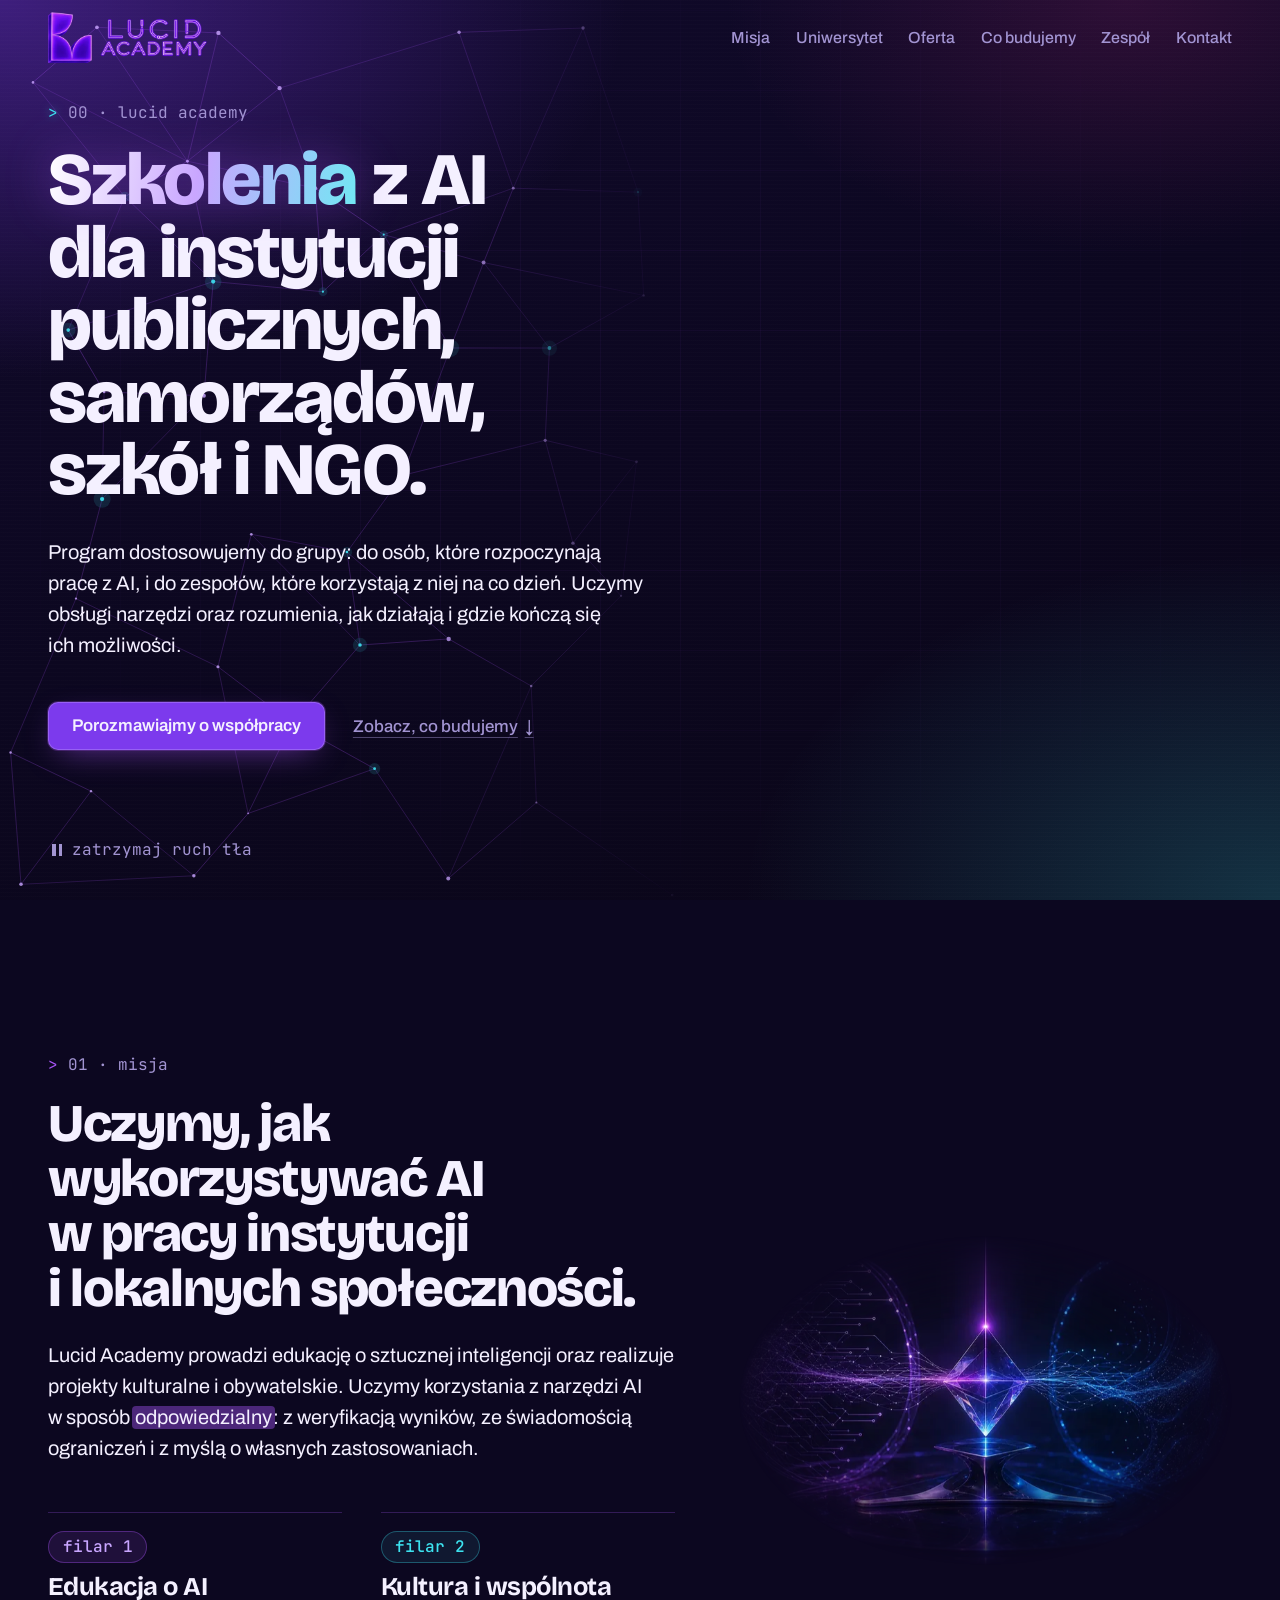
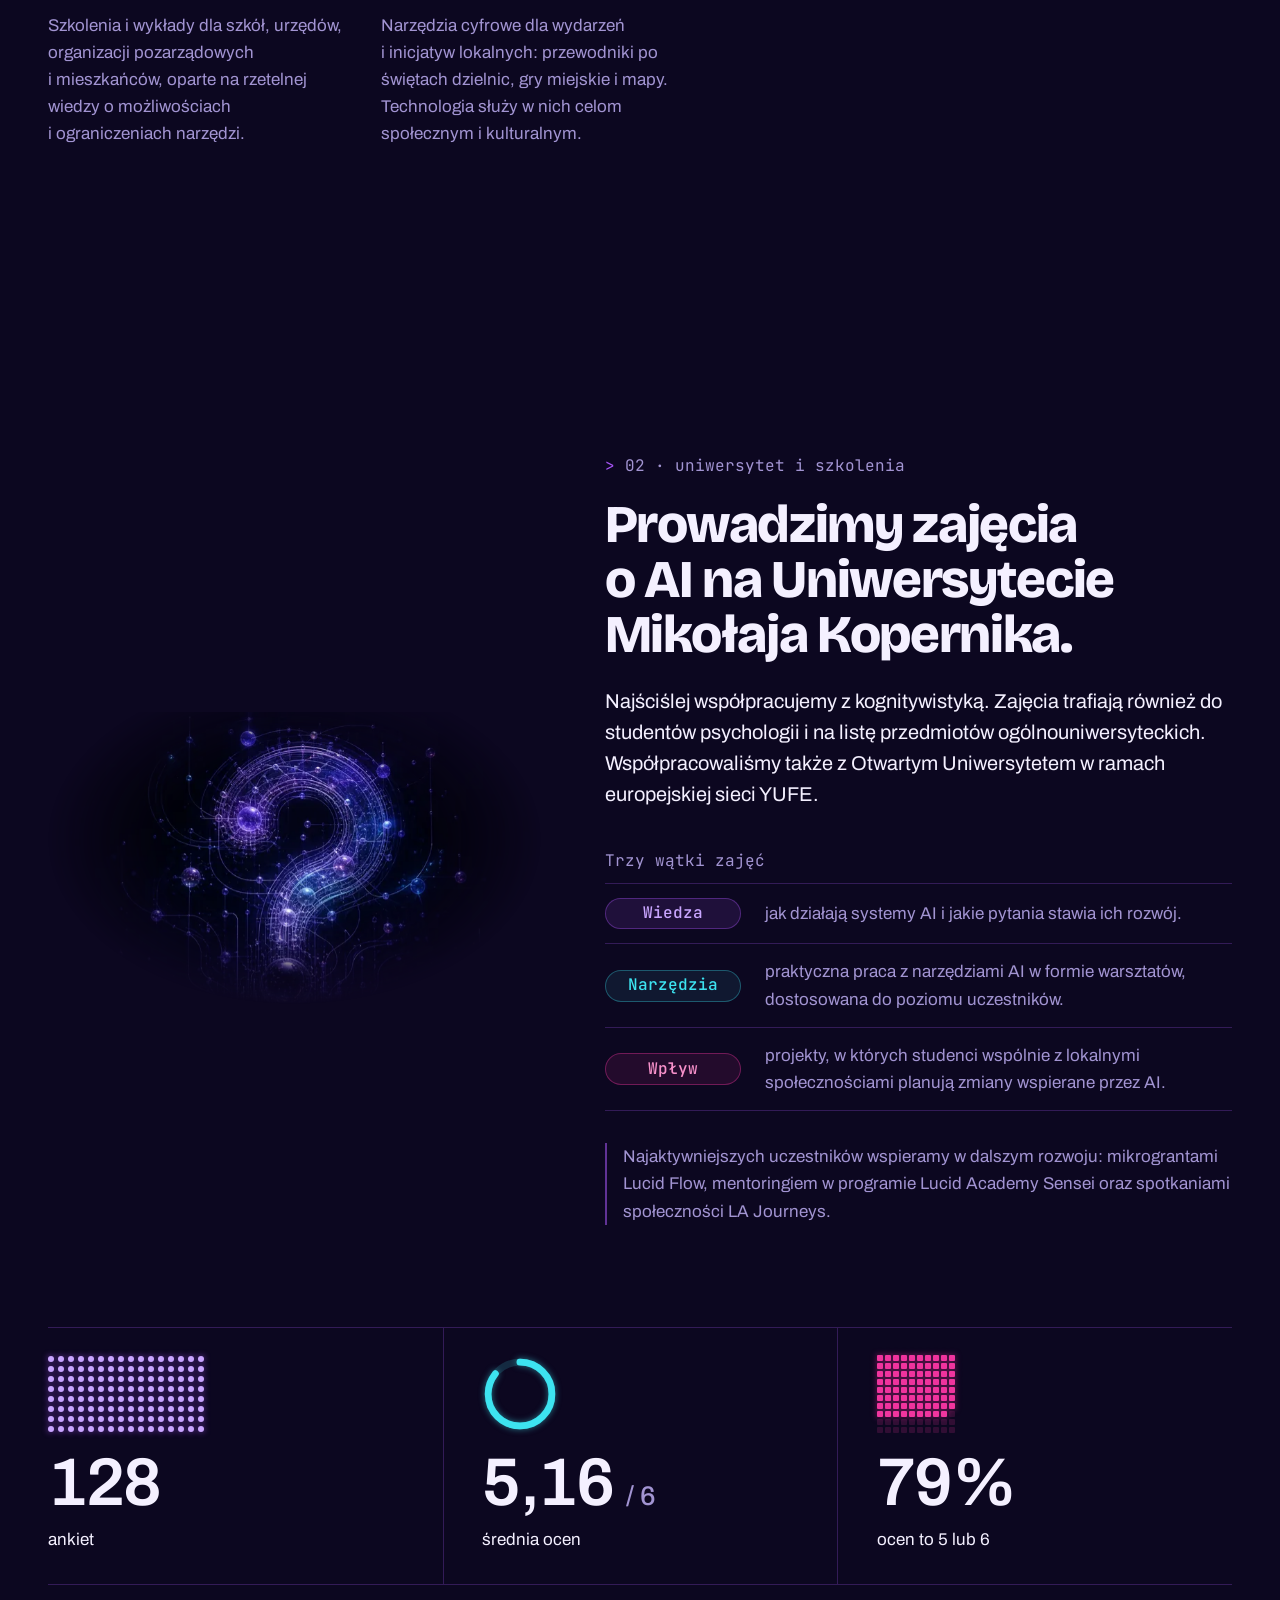
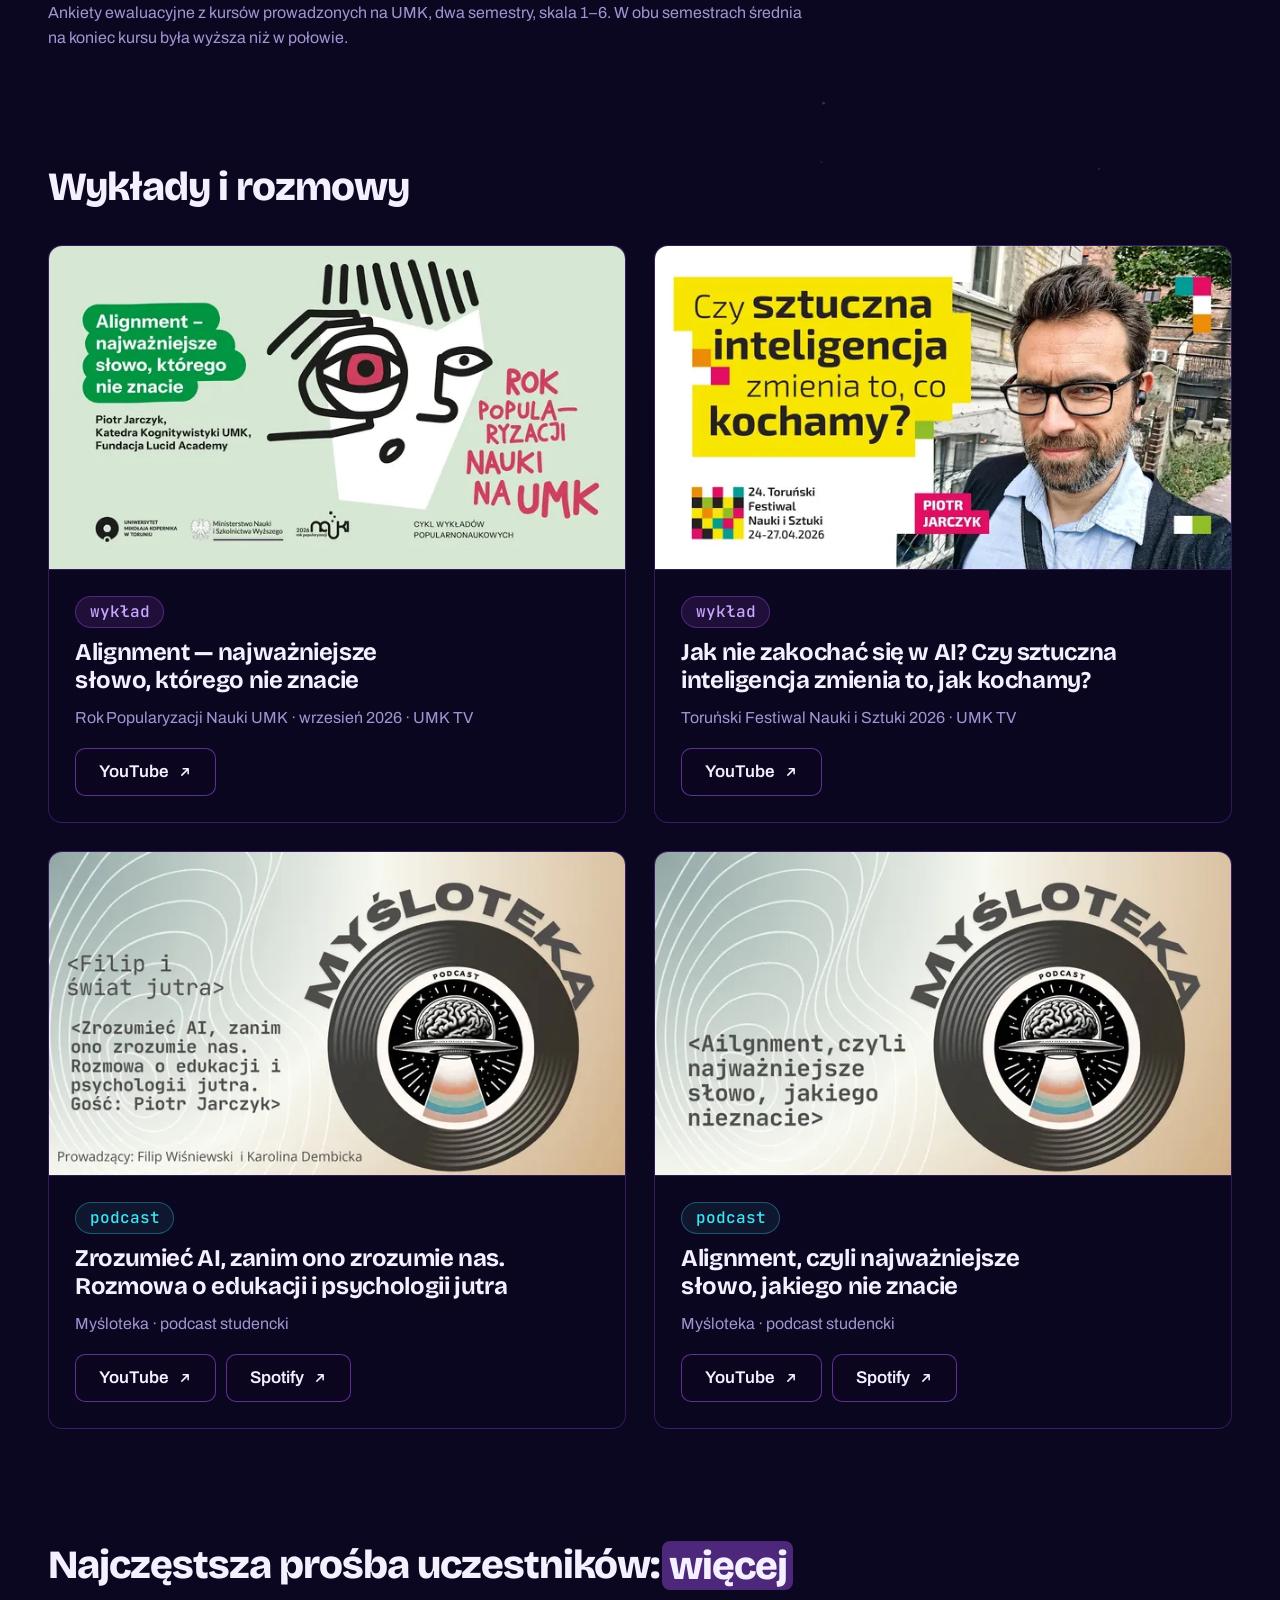
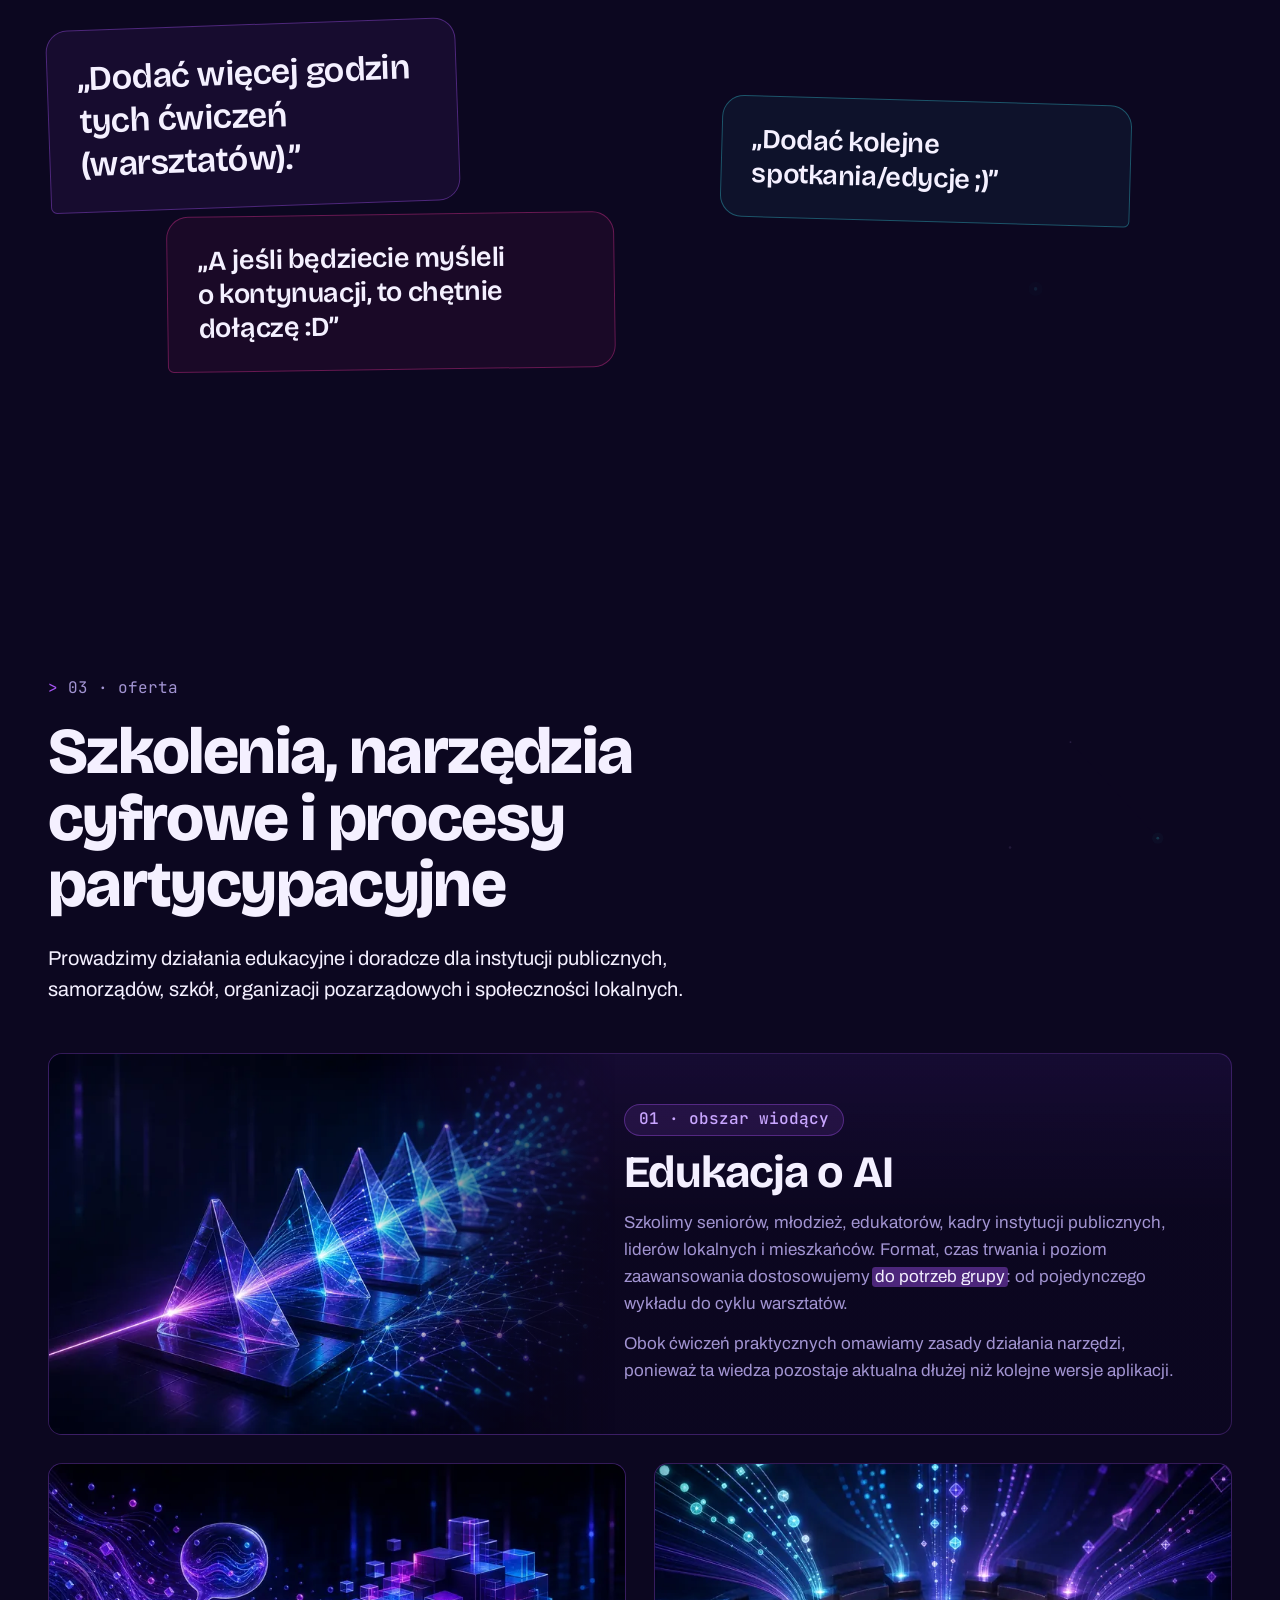
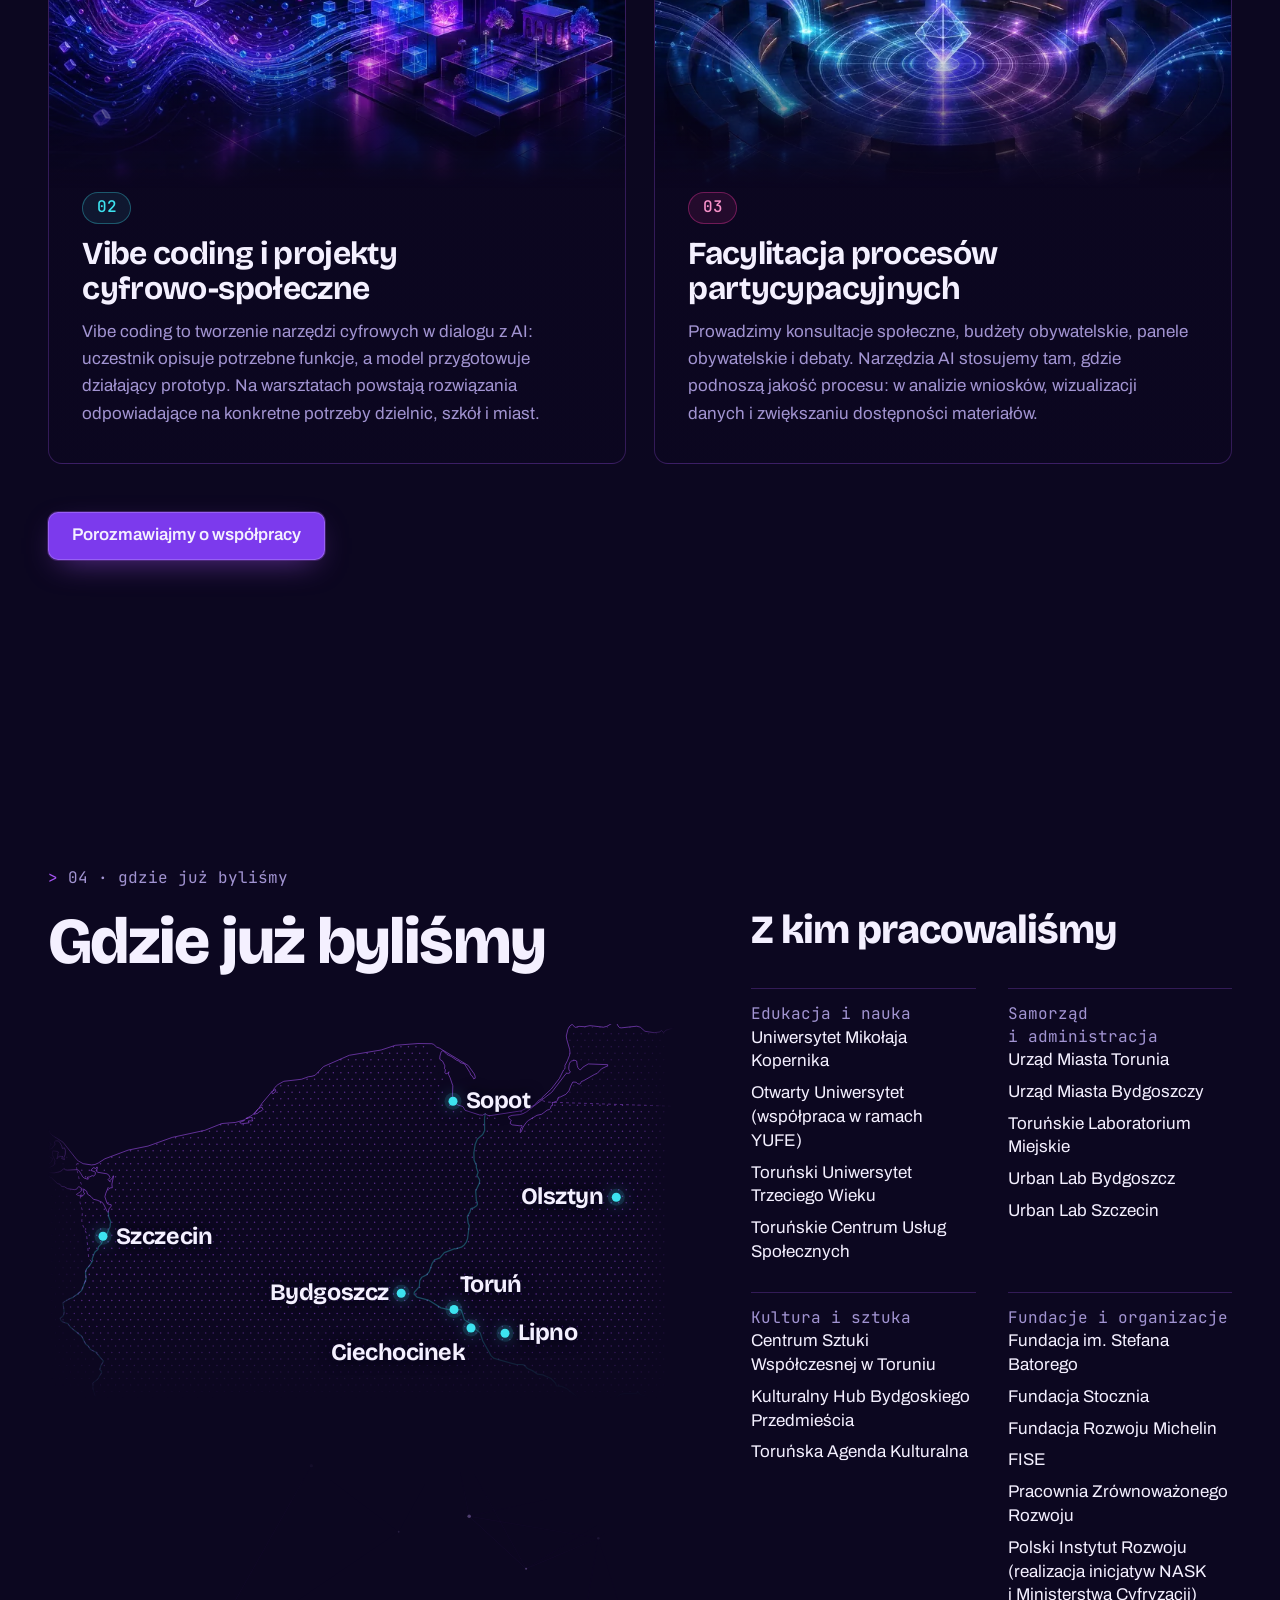
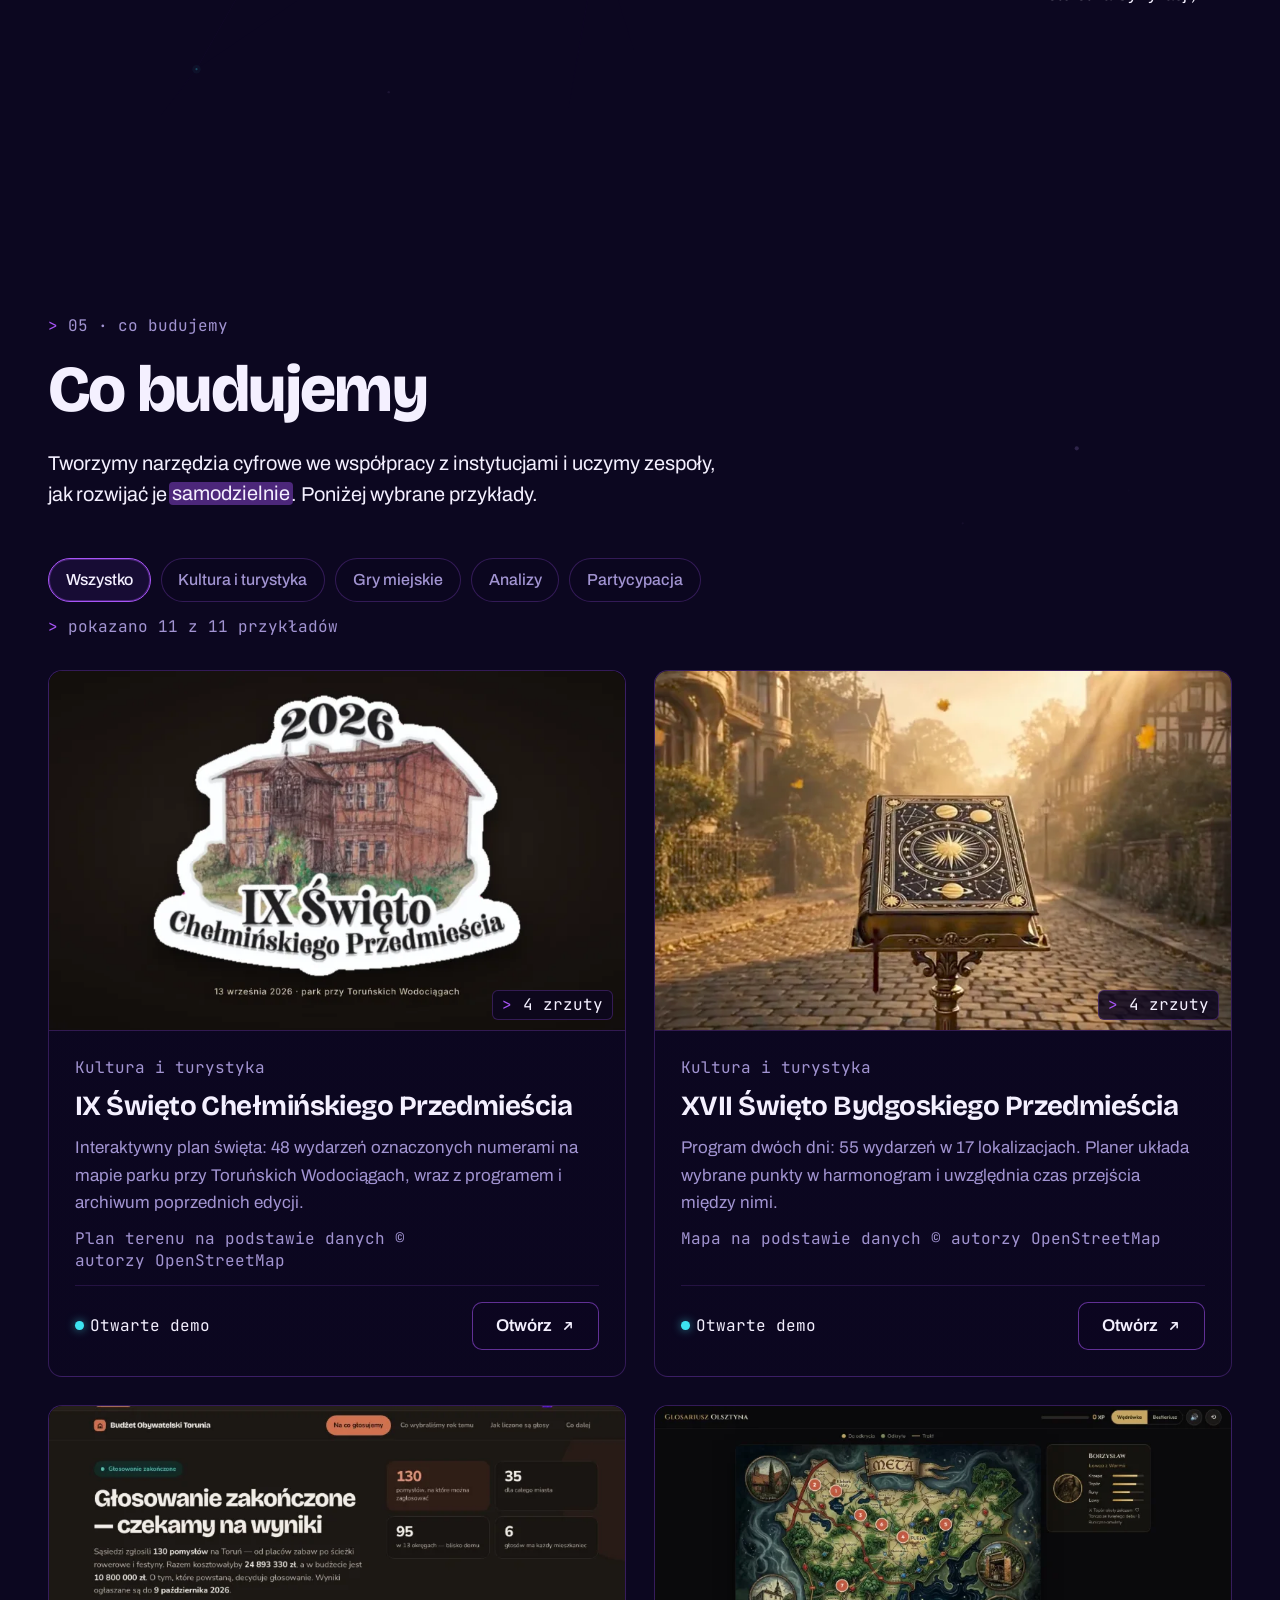
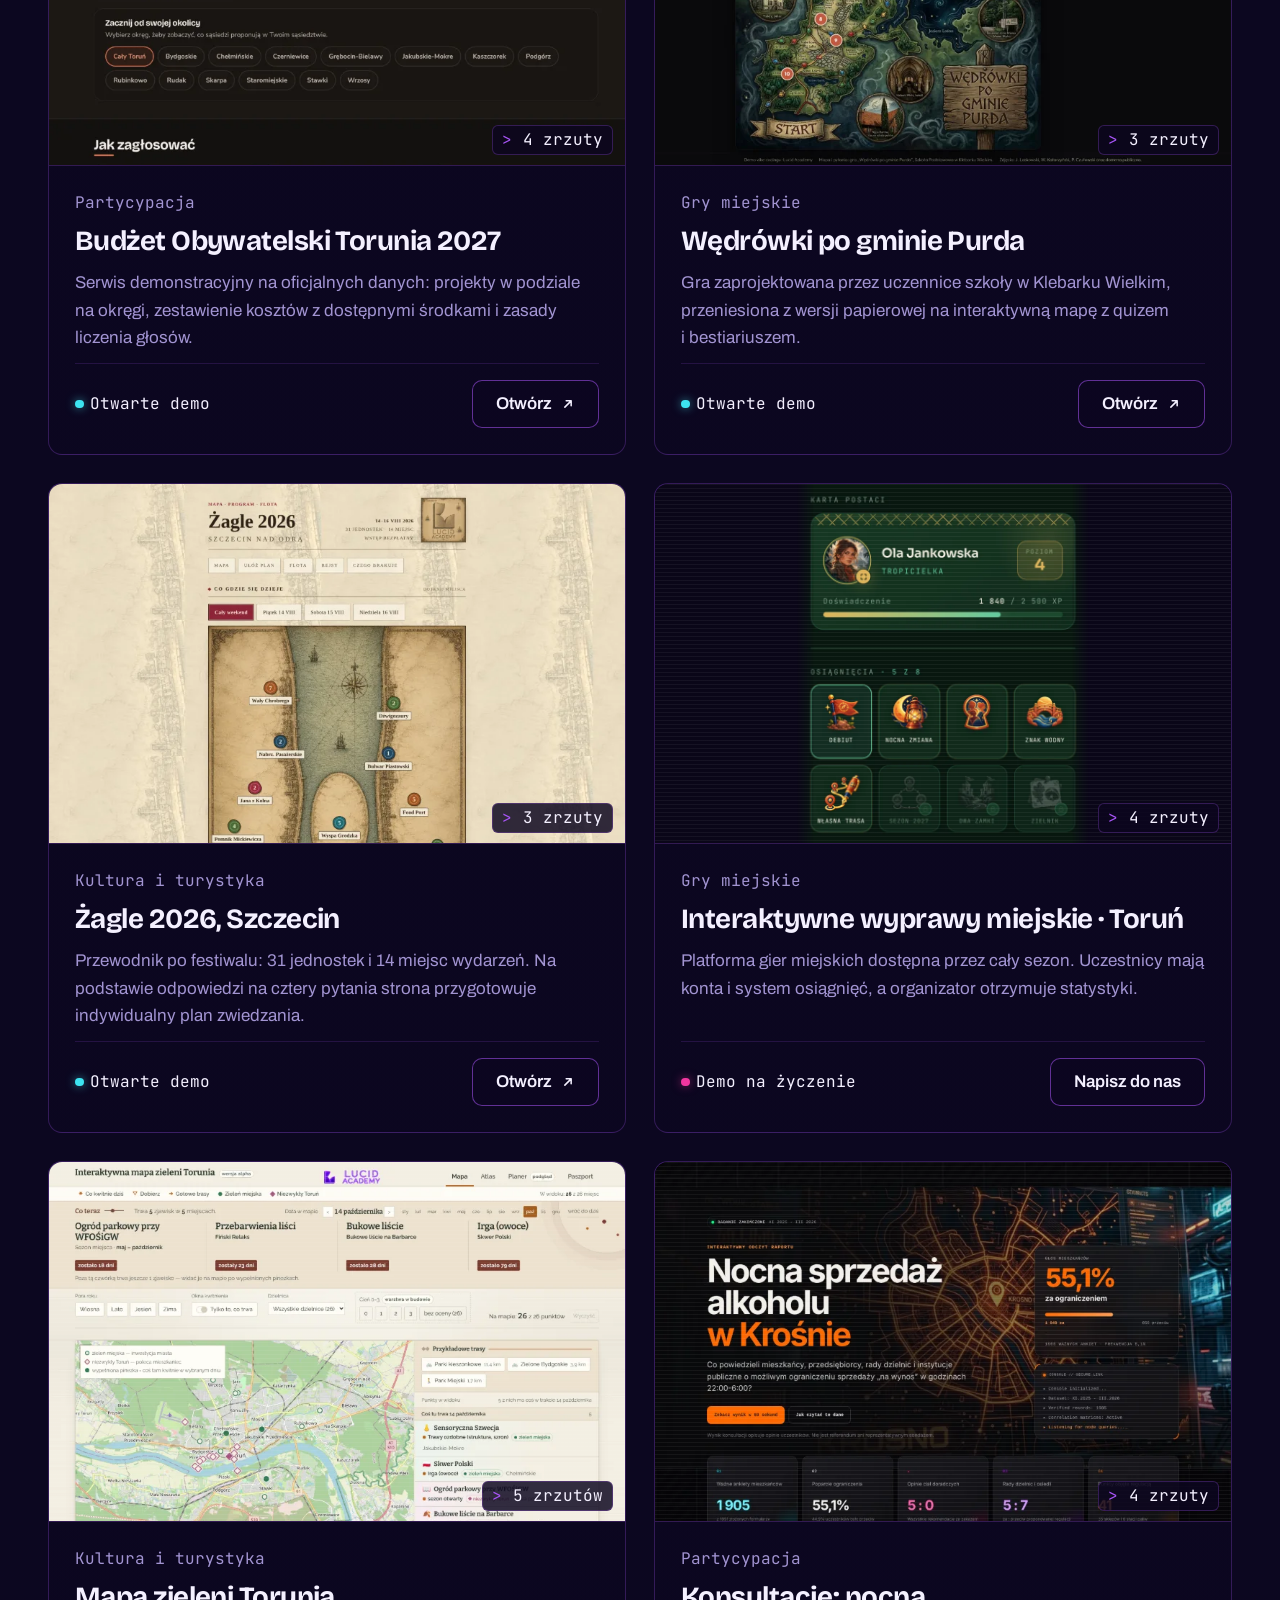
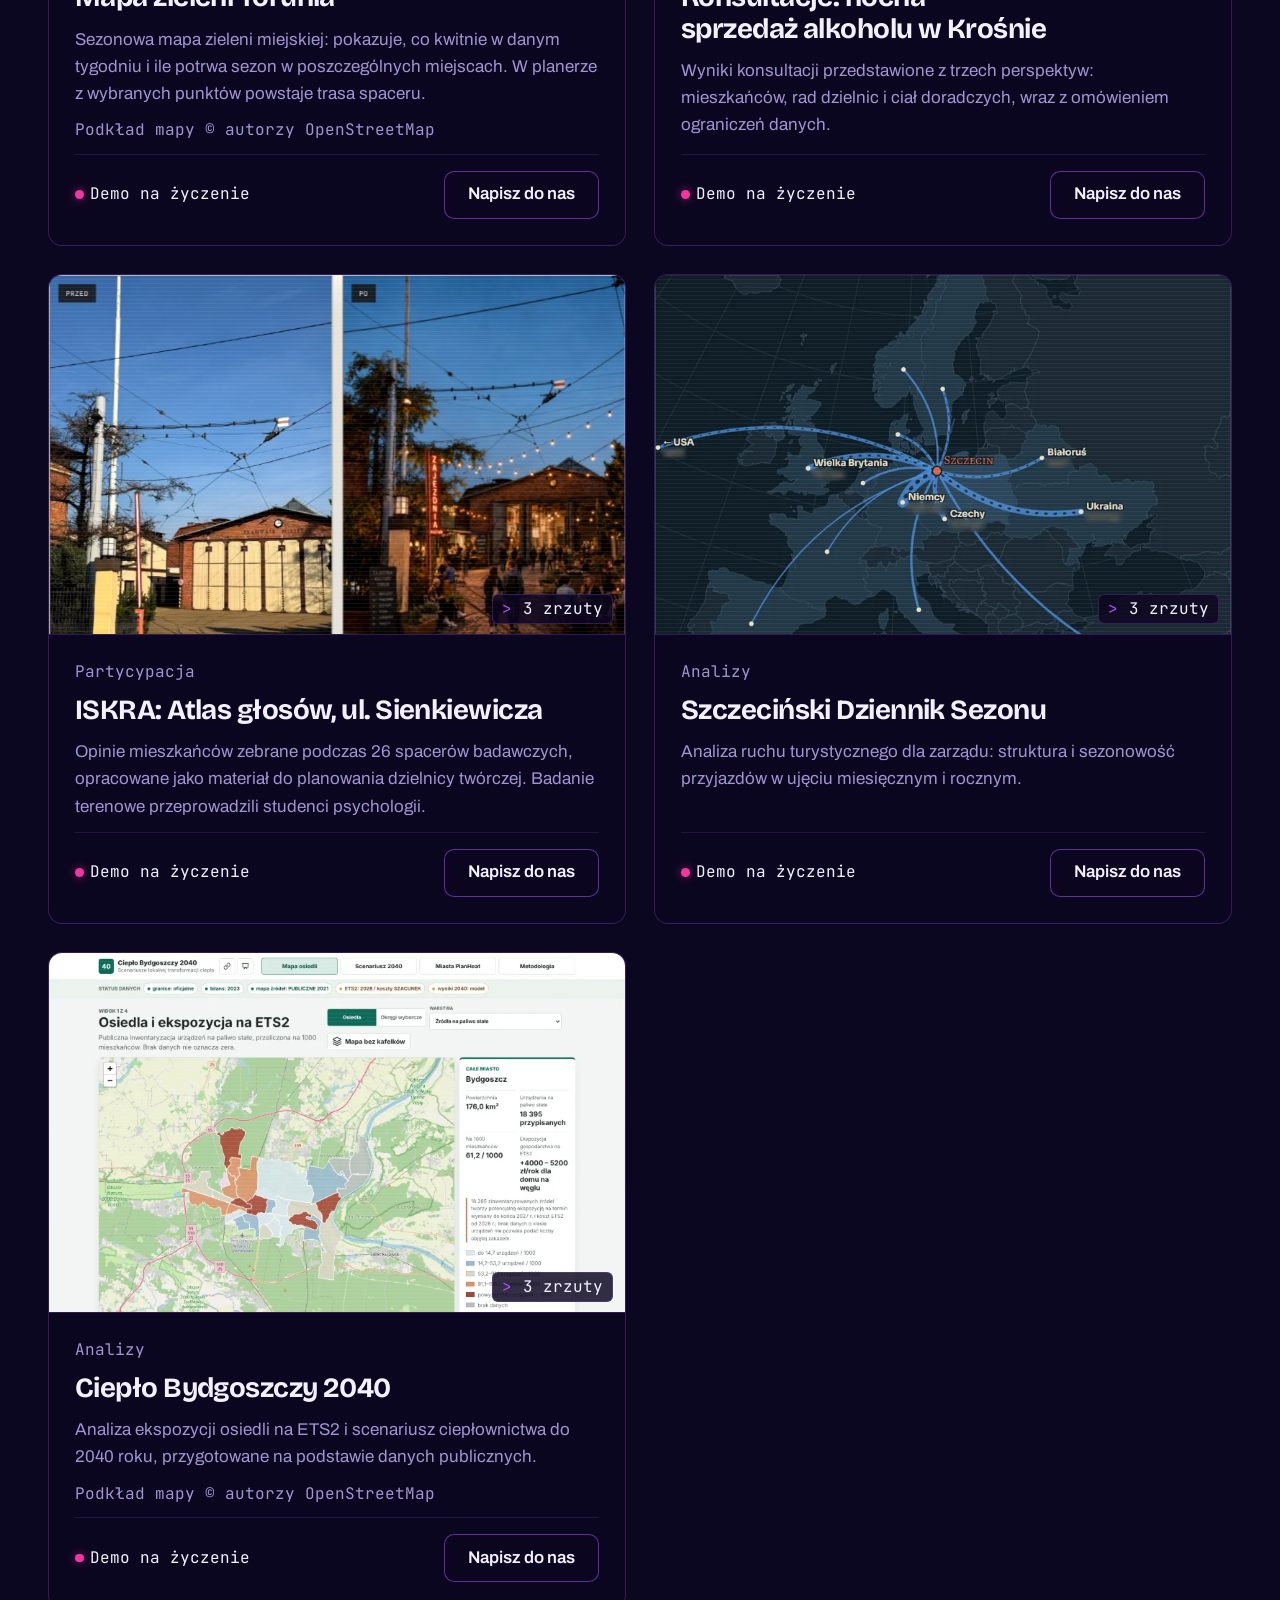
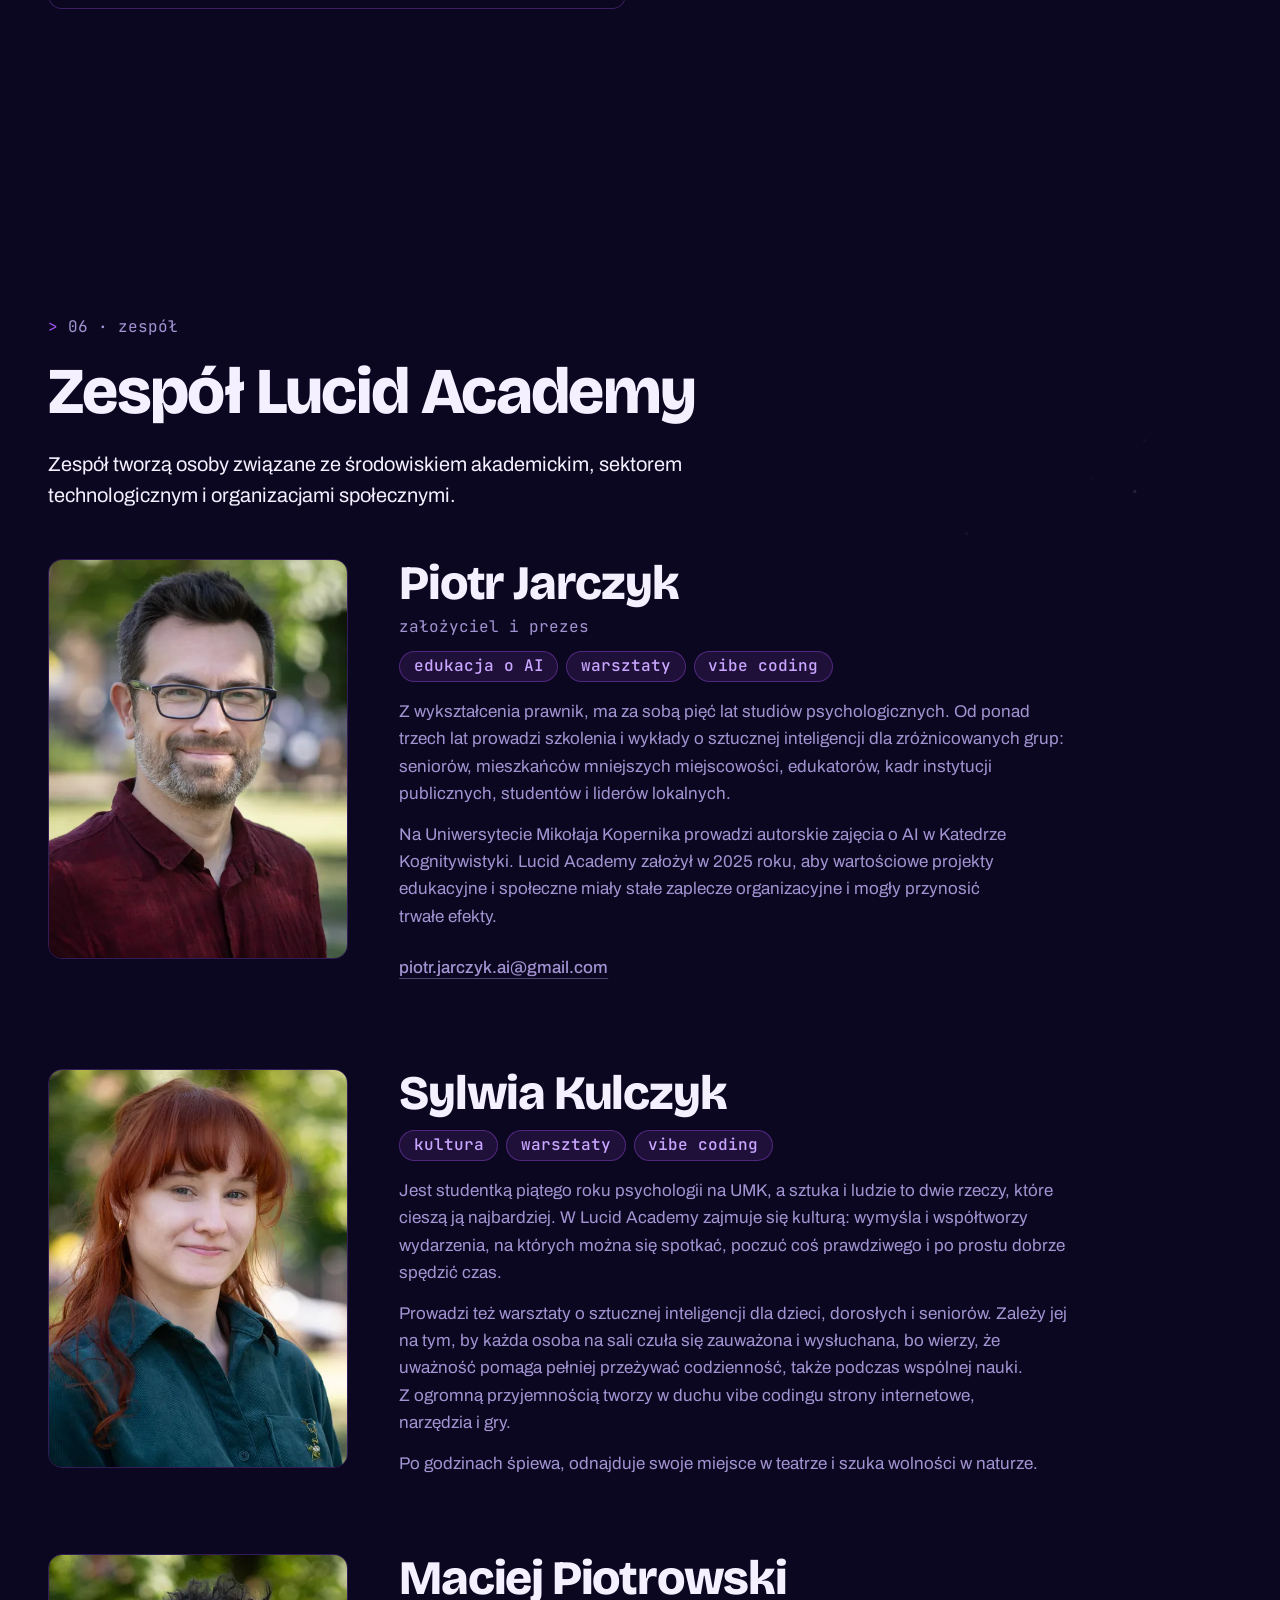
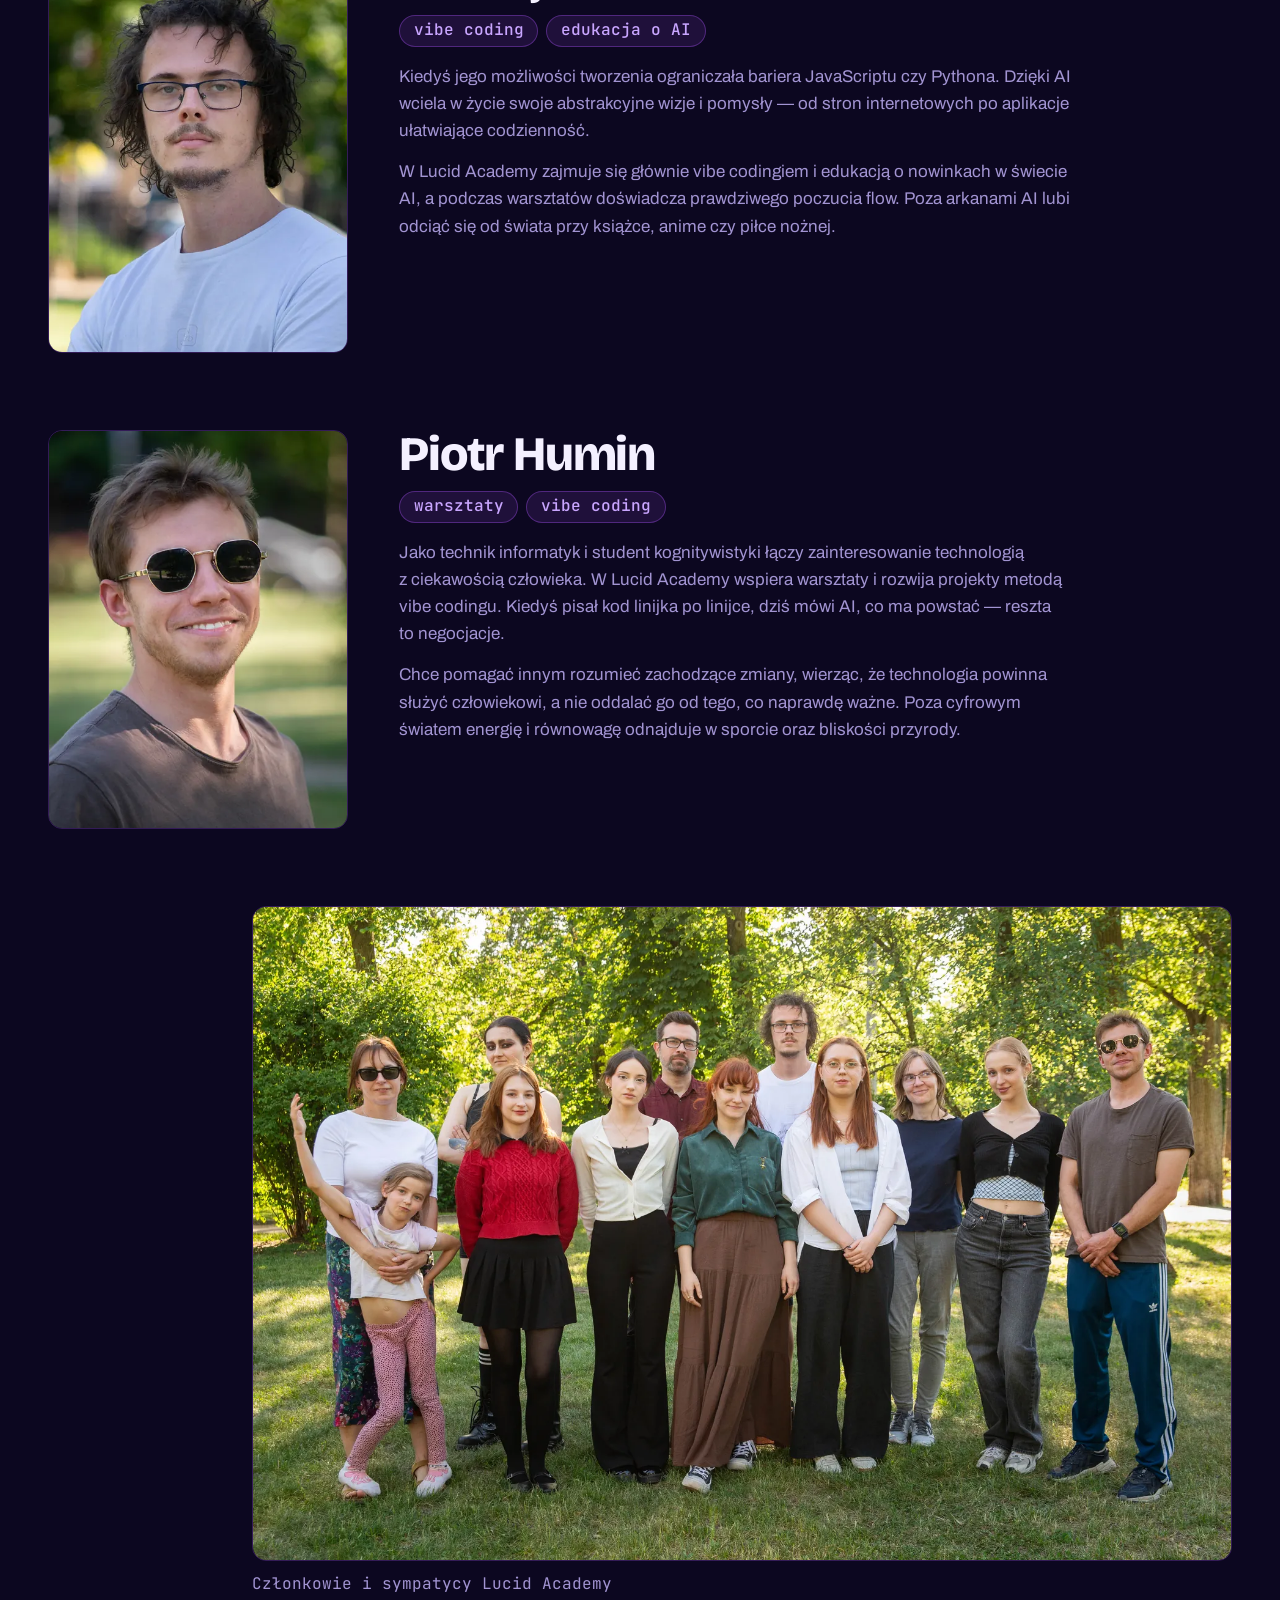
==== commit 0b5e9c0e: "Co budujemy: samo „Poniżej wybrane przykłady.”, zasada języka Bez dopowiedzenia „nie wszystko, co zb" ====
--- a/index.html
+++ b/index.html
@@ -540,7 +540,7 @@
               <h3 class="podtytul" data-wejscie>Z&nbsp;kim pracowaliśmy</h3>
               <div class="instytucje">
                 <div class="instytucje__grupa" data-wejscie>
-                  <h4 class="instytucje__nazwa znacznik">Edukacja i&nbsp;nauka</h4>
+                  <h4 class="instytucje__nazwa">Edukacja i&nbsp;nauka</h4>
                   <ul role="list">
                     <li>Uniwersytet Mikołaja Kopernika</li>
                     <li>Otwarty Uniwersytet (współpraca w&nbsp;ramach YUFE)</li>
@@ -549,7 +549,7 @@
                   </ul>
                 </div>
                 <div class="instytucje__grupa" data-wejscie>
-                  <h4 class="instytucje__nazwa znacznik znacznik--blekit">Samorząd i&nbsp;administracja</h4>
+                  <h4 class="instytucje__nazwa">Samorząd i&nbsp;administracja</h4>
                   <ul role="list">
                     <li>Urząd Miasta Torunia</li>
                     <li>Urząd Miasta Bydgoszczy</li>
@@ -559,7 +559,7 @@
                   </ul>
                 </div>
                 <div class="instytucje__grupa" data-wejscie>
-                  <h4 class="instytucje__nazwa znacznik znacznik--magenta">Kultura i&nbsp;sztuka</h4>
+                  <h4 class="instytucje__nazwa">Kultura i&nbsp;sztuka</h4>
                   <ul role="list">
                     <li>Centrum Sztuki Współczesnej w&nbsp;Toruniu</li>
                     <li>Kulturalny Hub Bydgoskiego Przedmieścia</li>
@@ -567,7 +567,7 @@
                   </ul>
                 </div>
                 <div class="instytucje__grupa" data-wejscie>
-                  <h4 class="instytucje__nazwa znacznik znacznik--cyjan">Fundacje i&nbsp;organizacje</h4>
+                  <h4 class="instytucje__nazwa">Fundacje i&nbsp;organizacje</h4>
                   <ul role="list">
                     <li>Fundacja im. Stefana Batorego</li>
                     <li>Fundacja Stocznia</li>
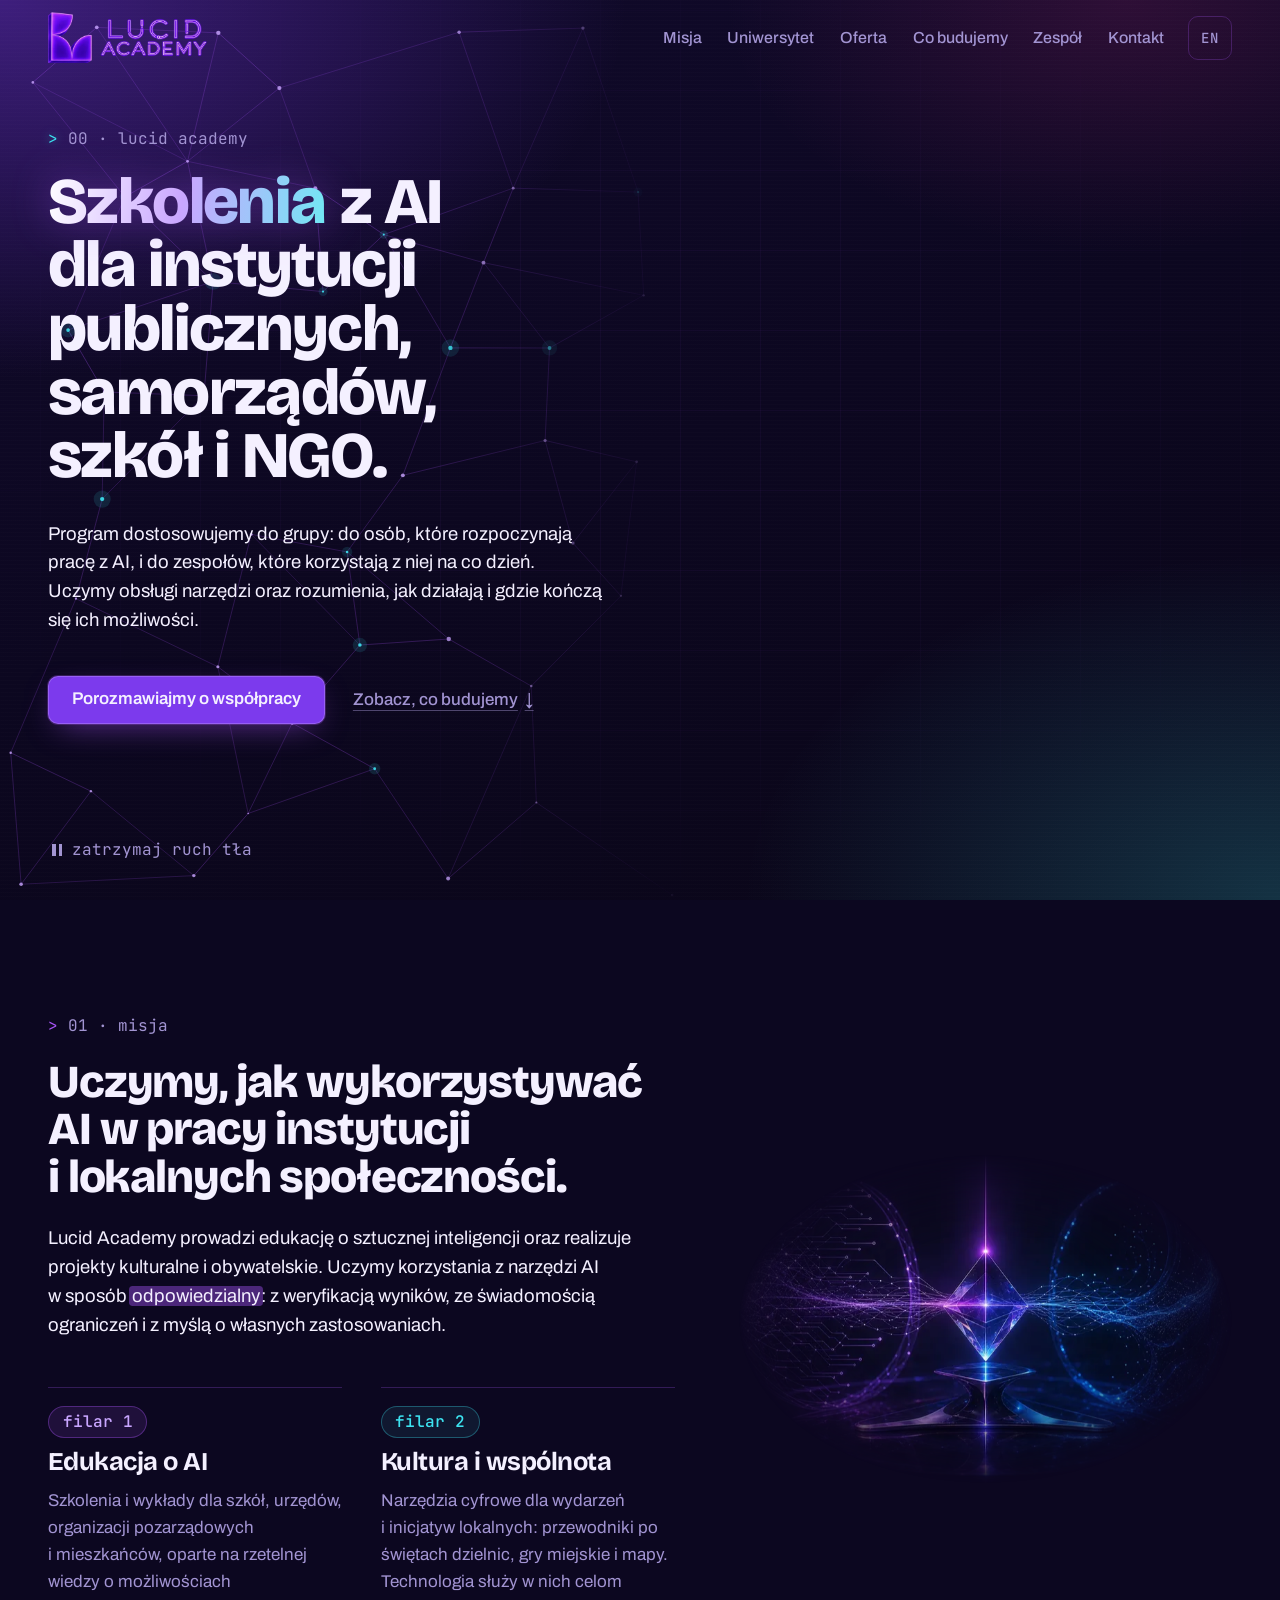
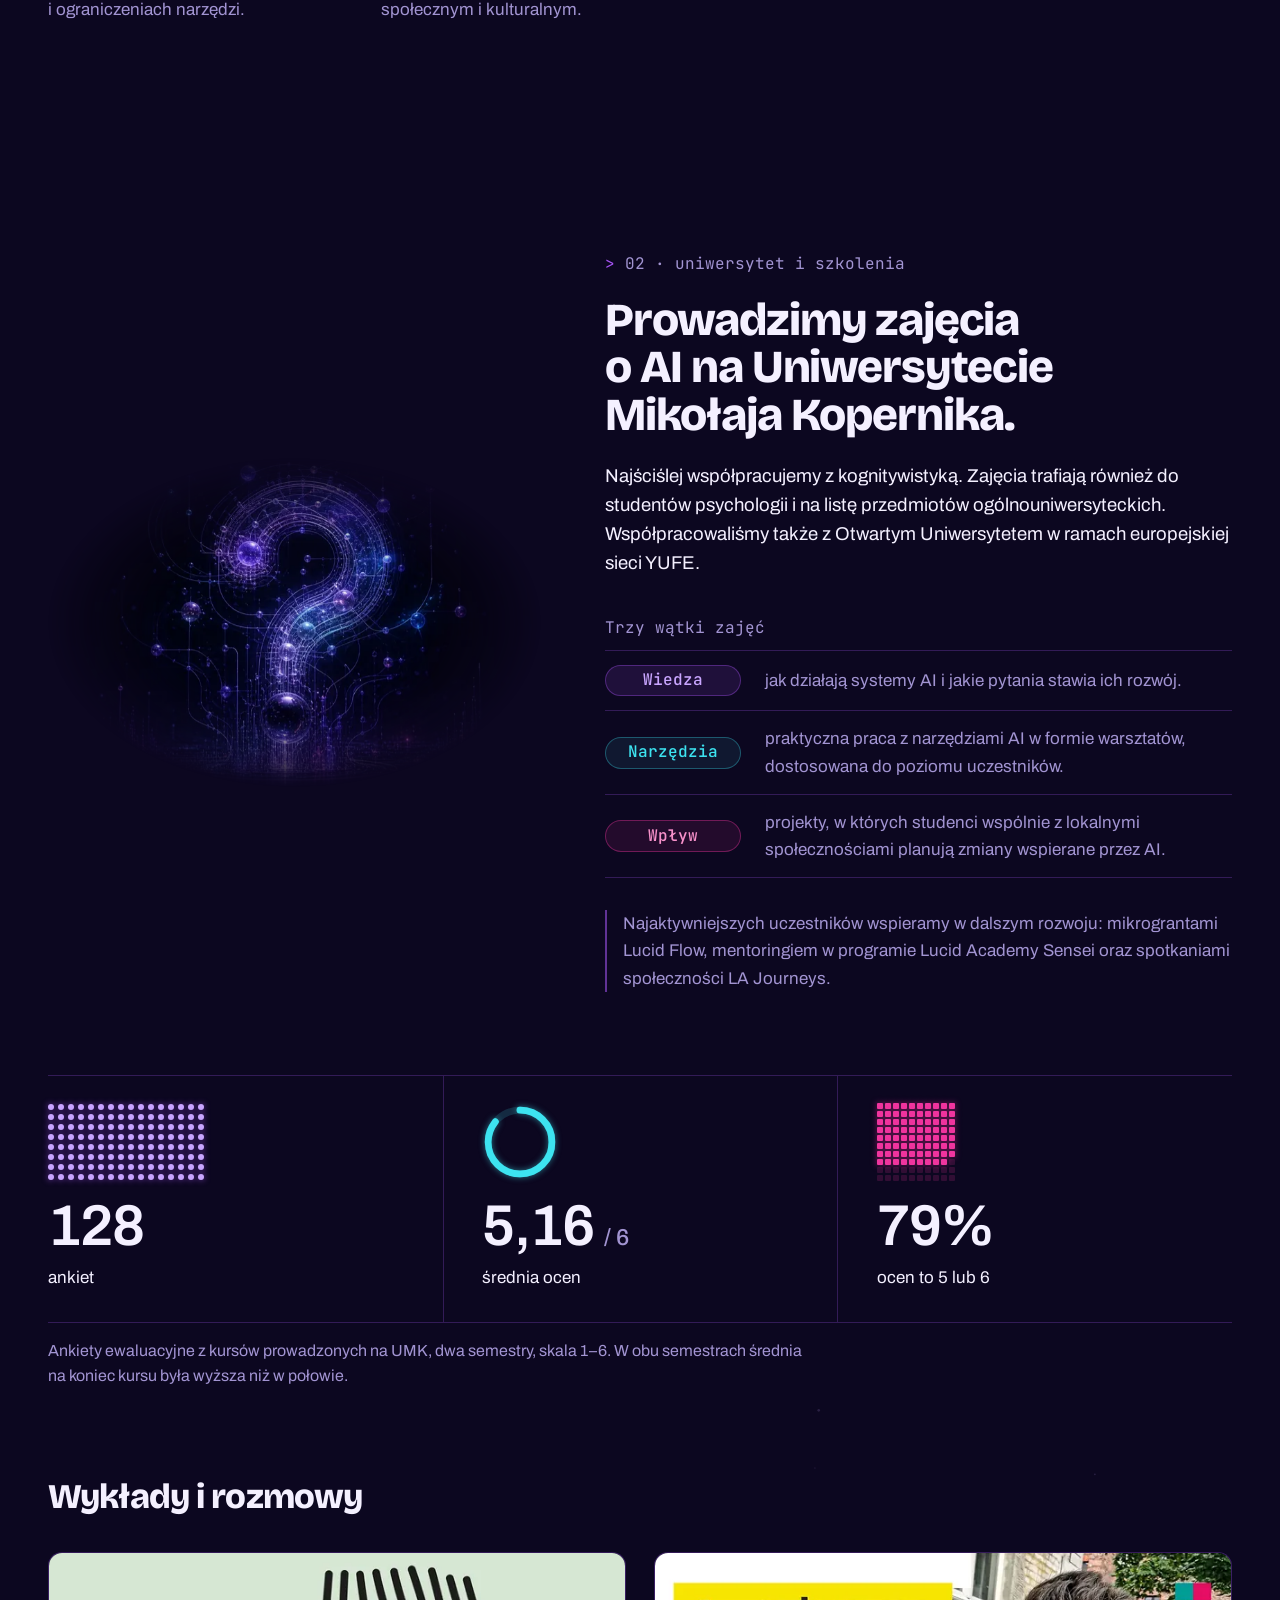
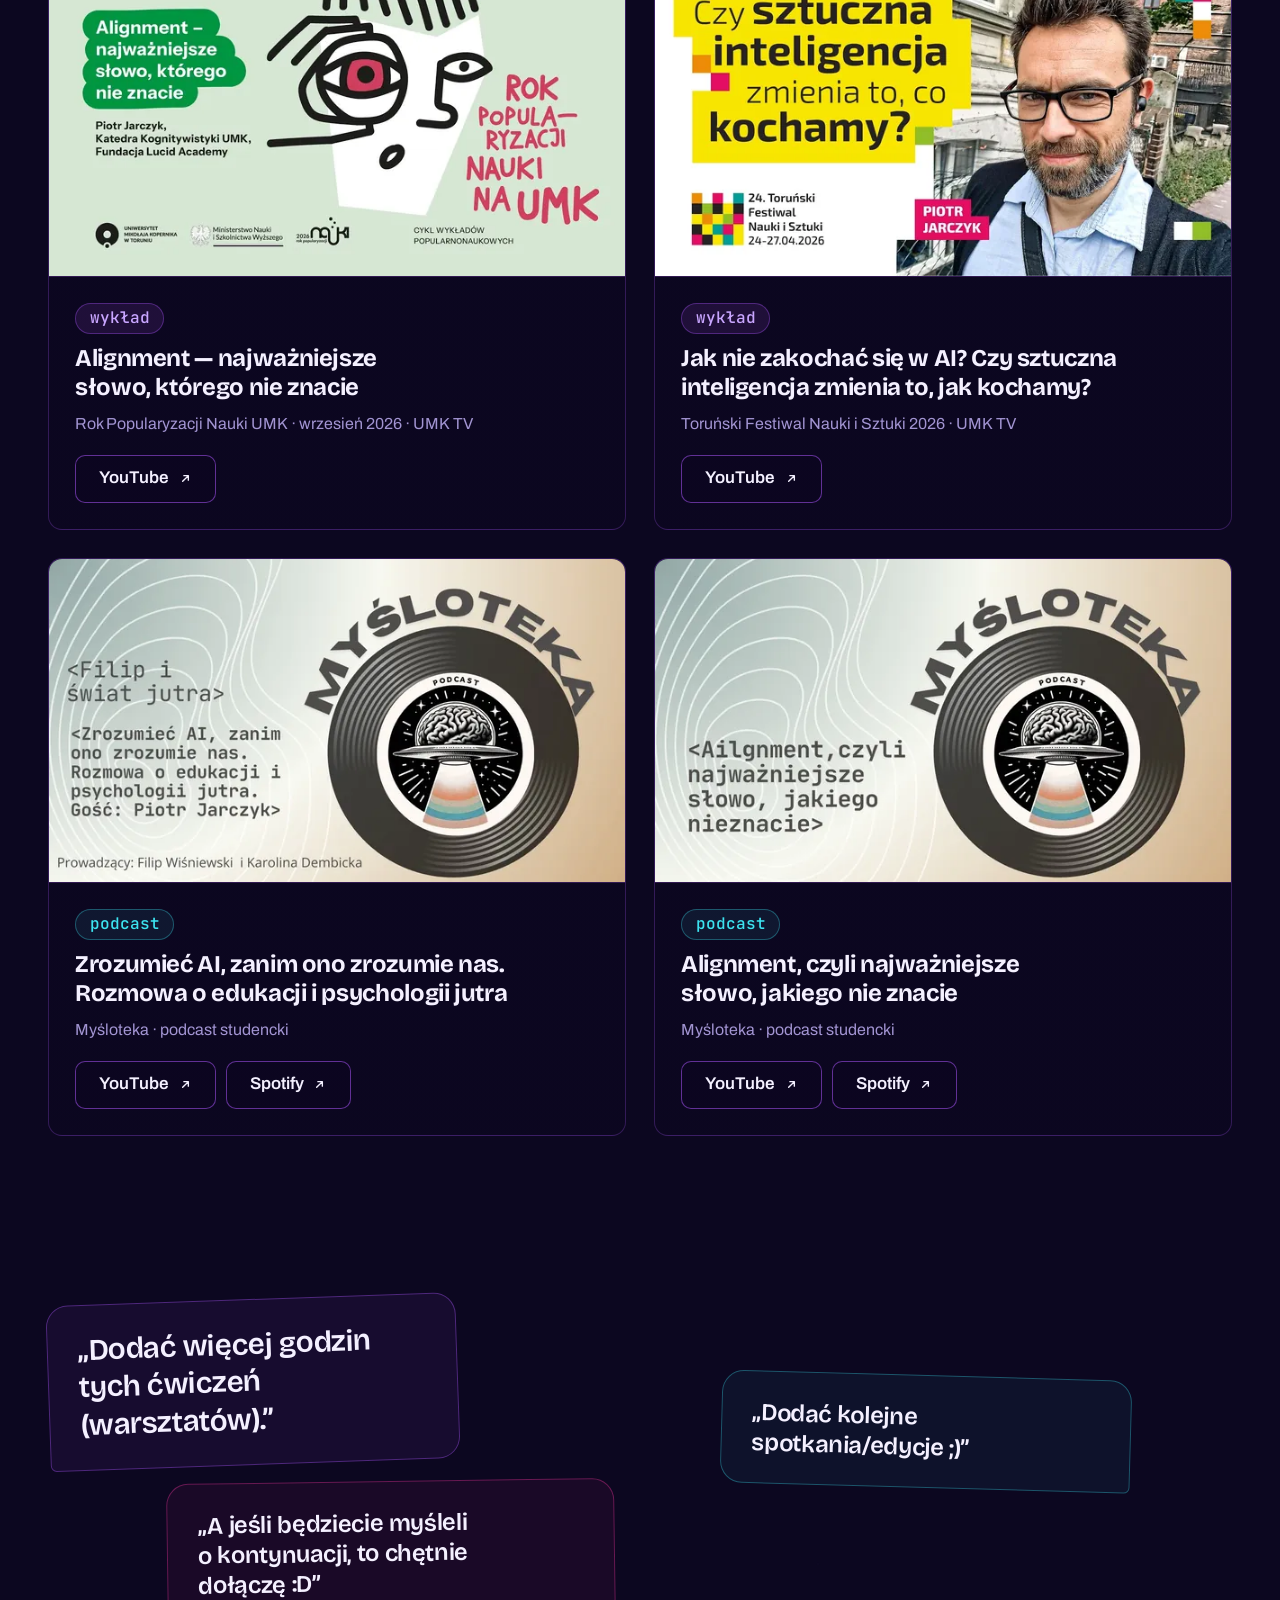
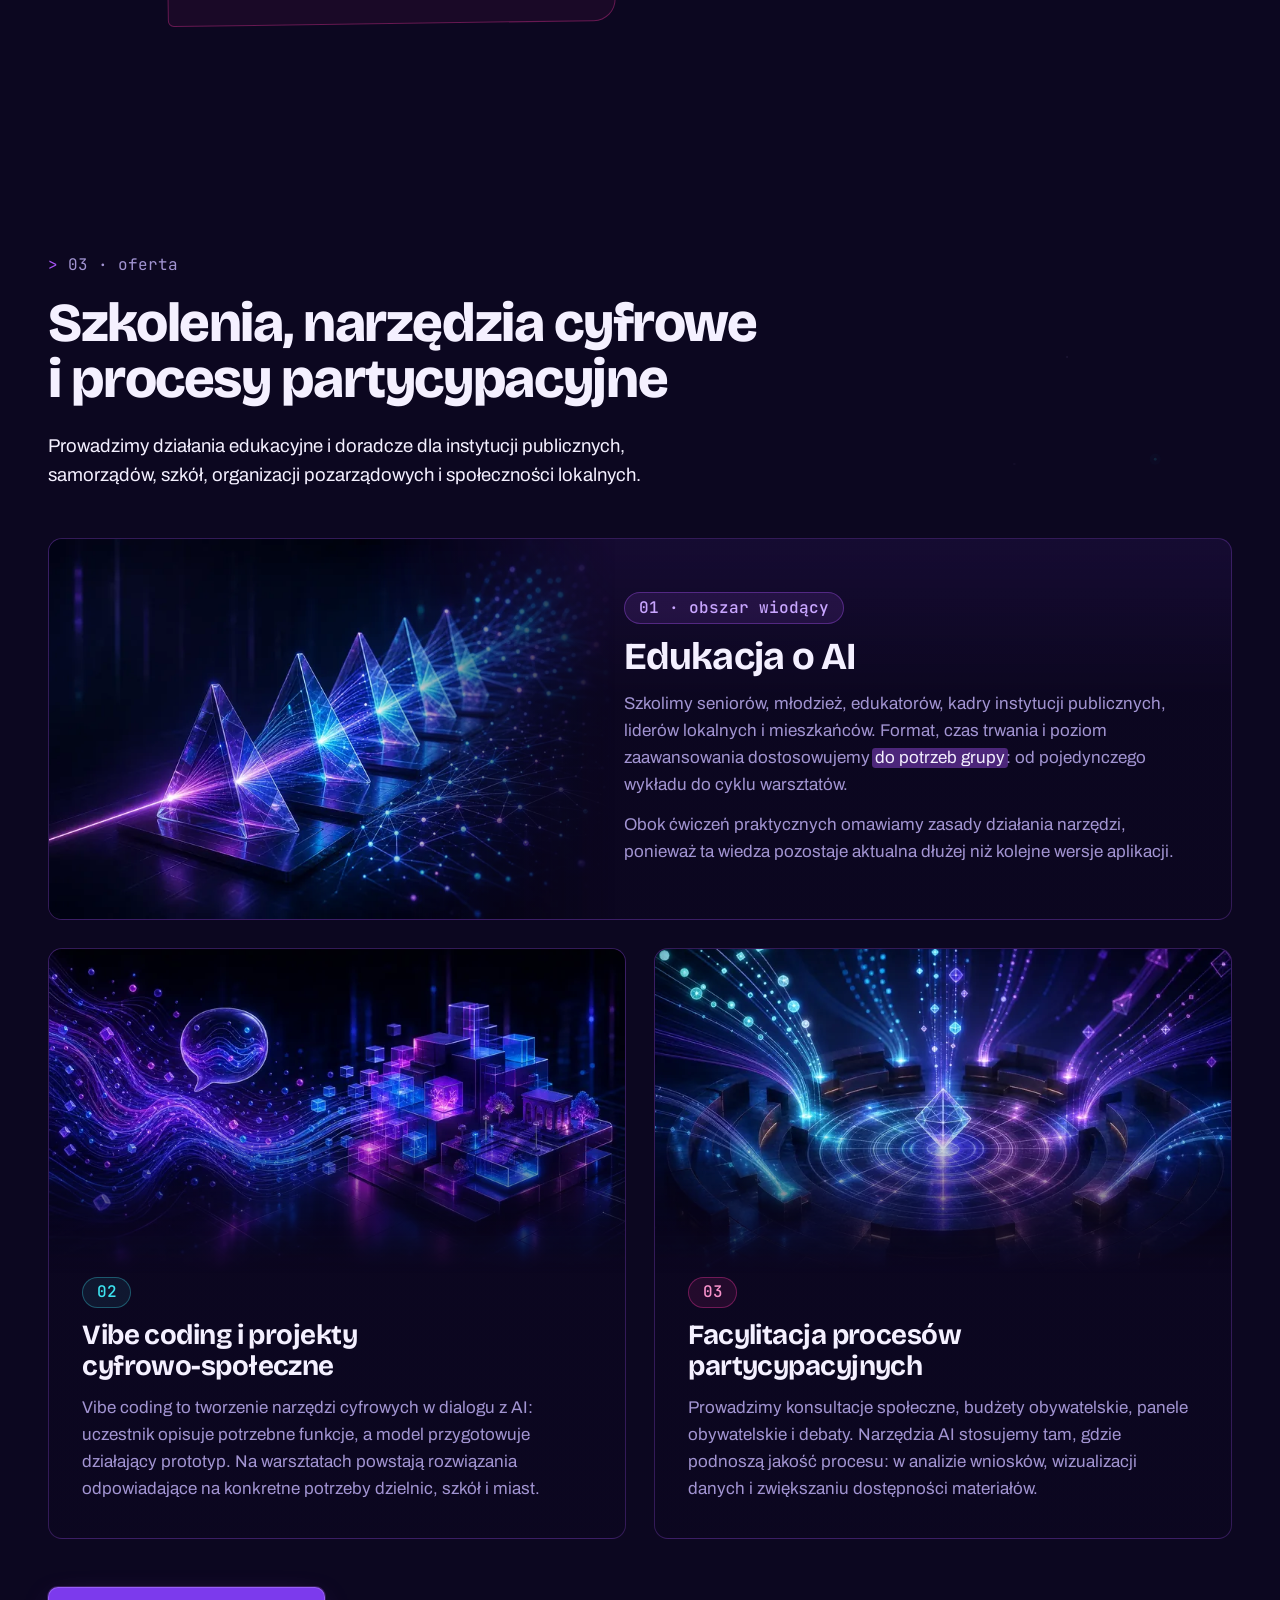
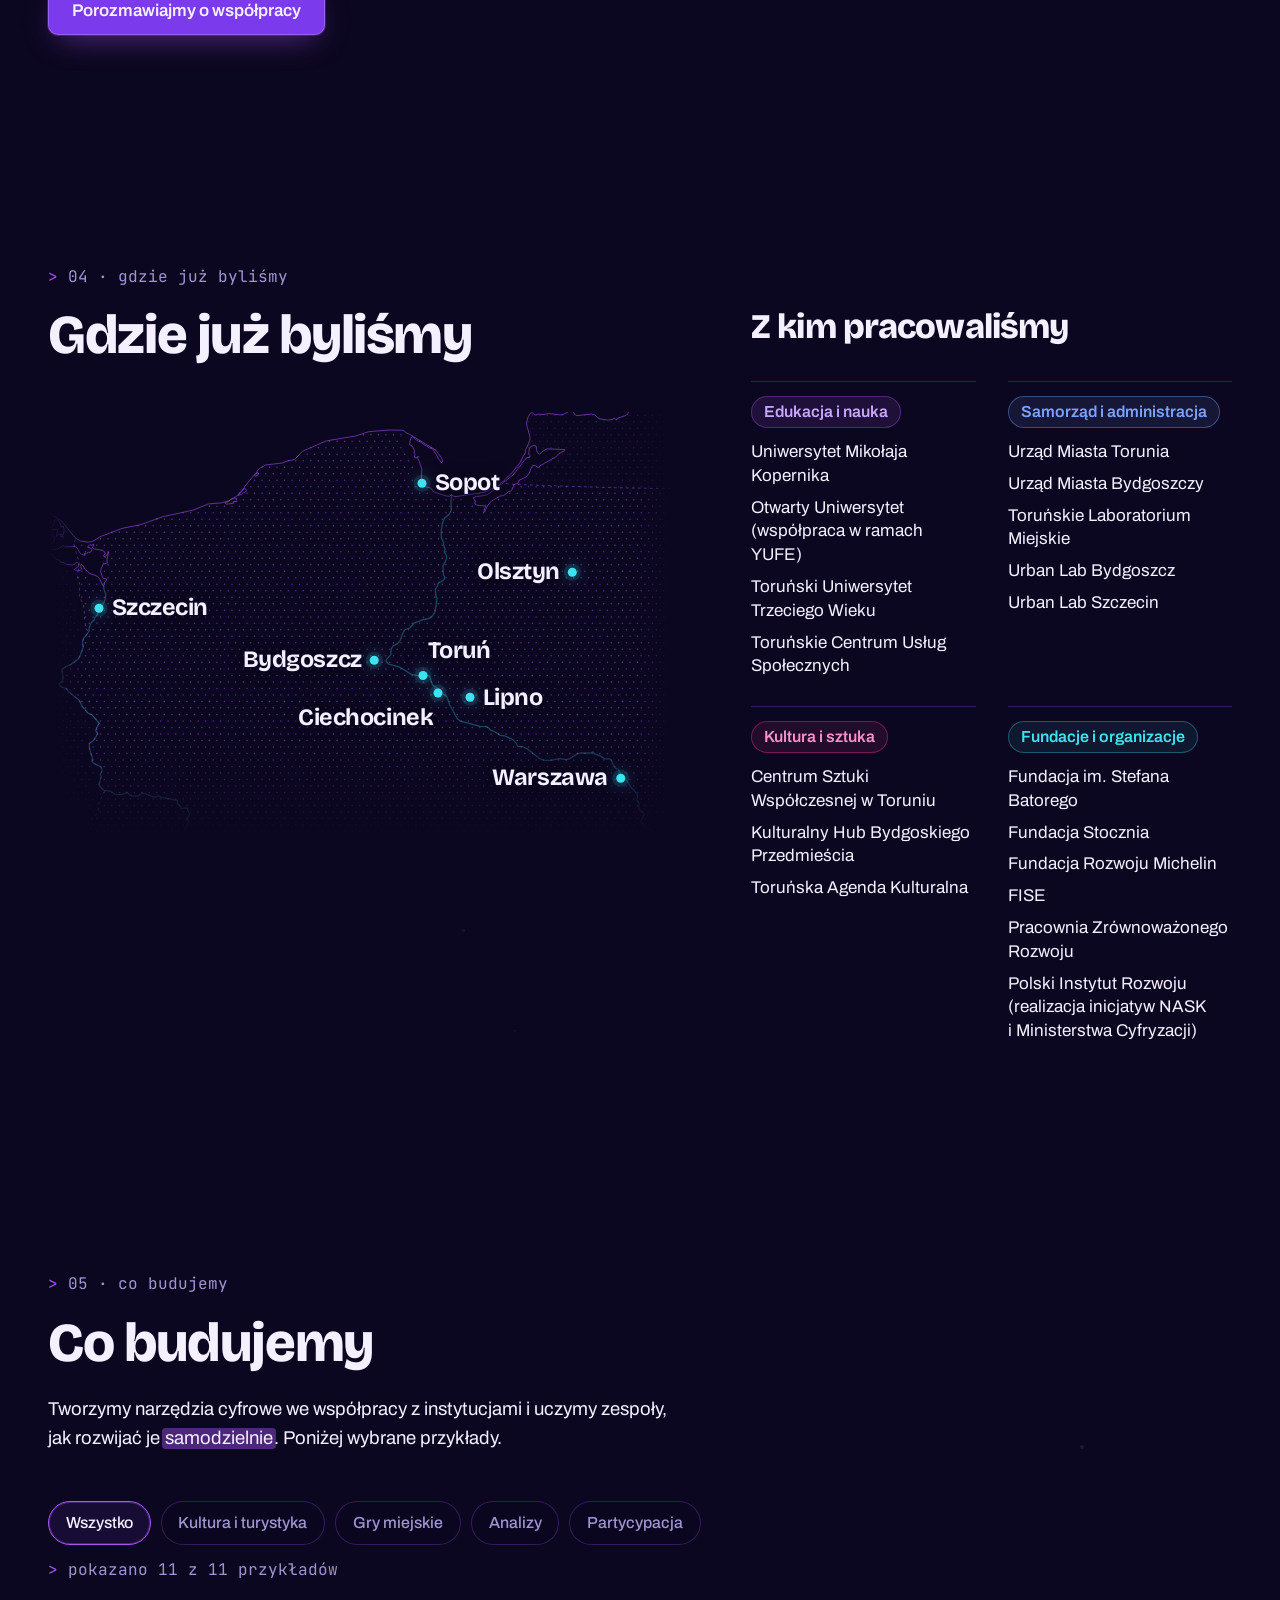
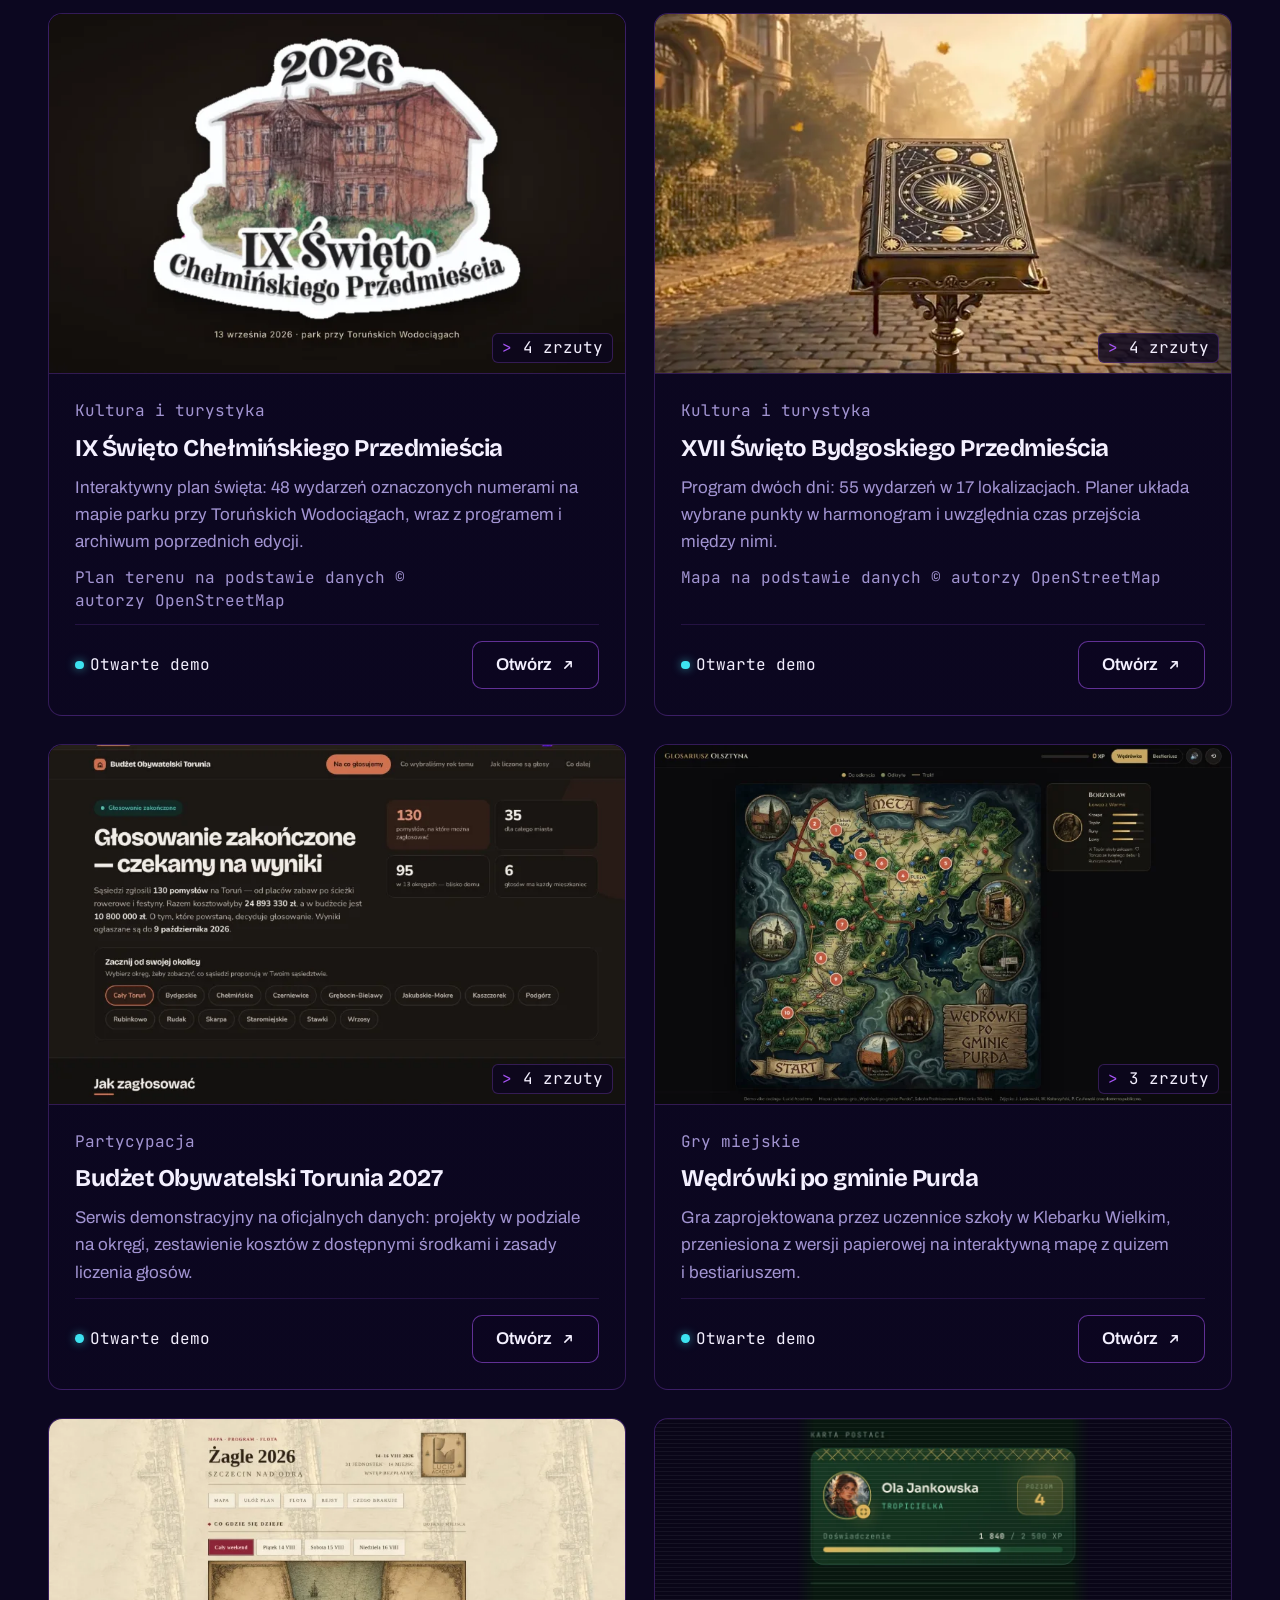
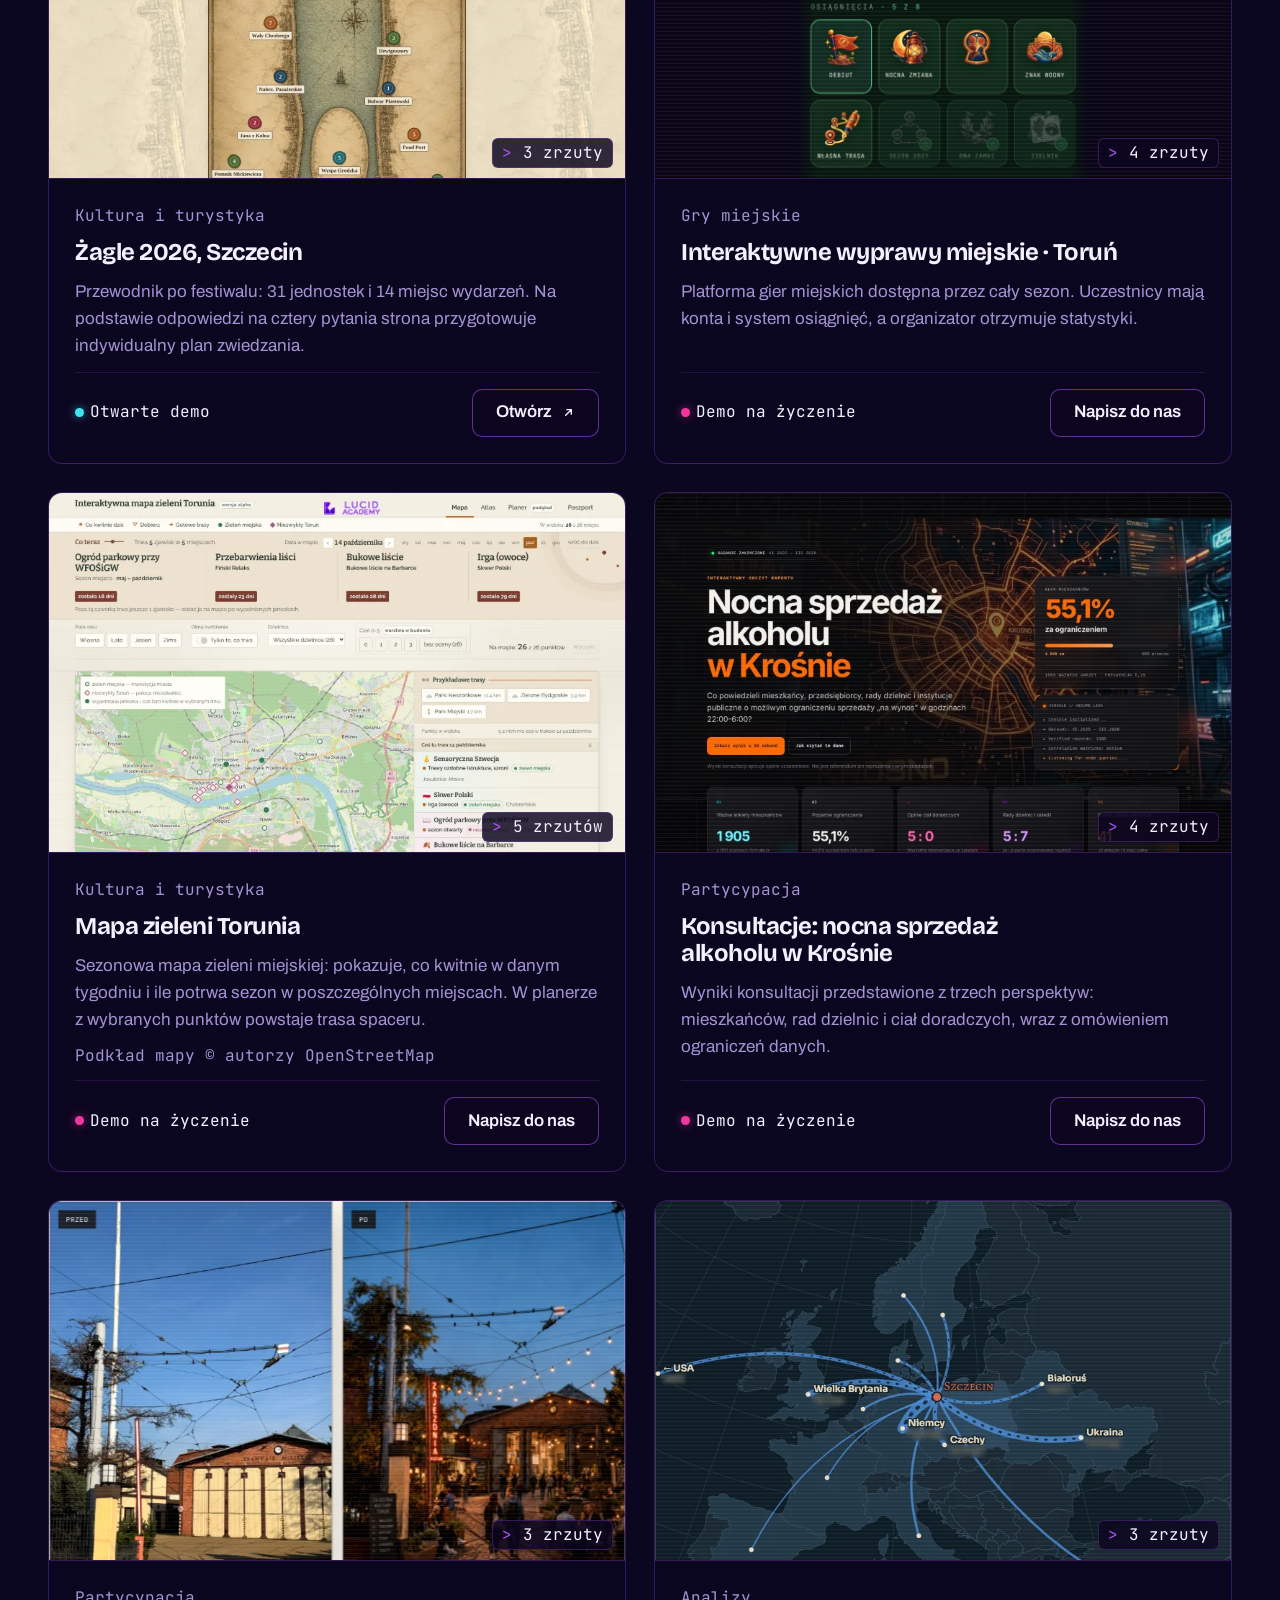
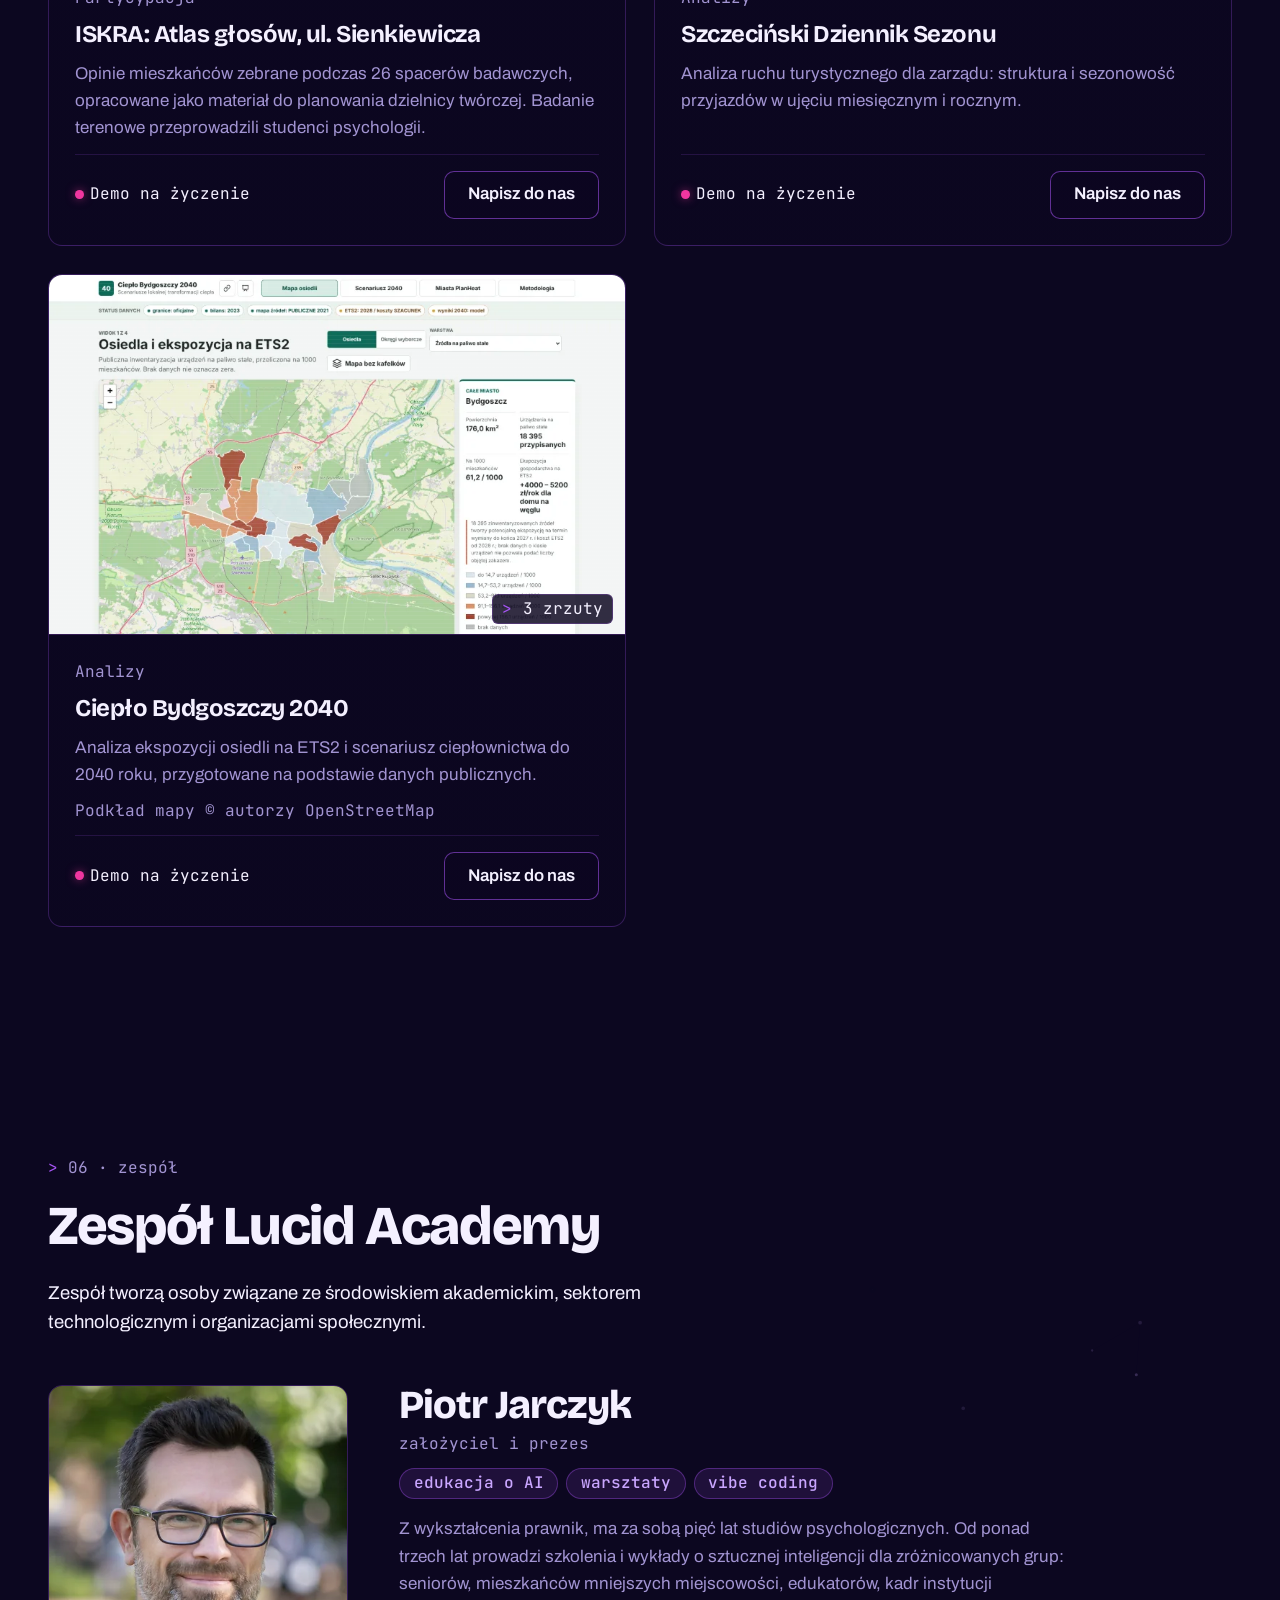
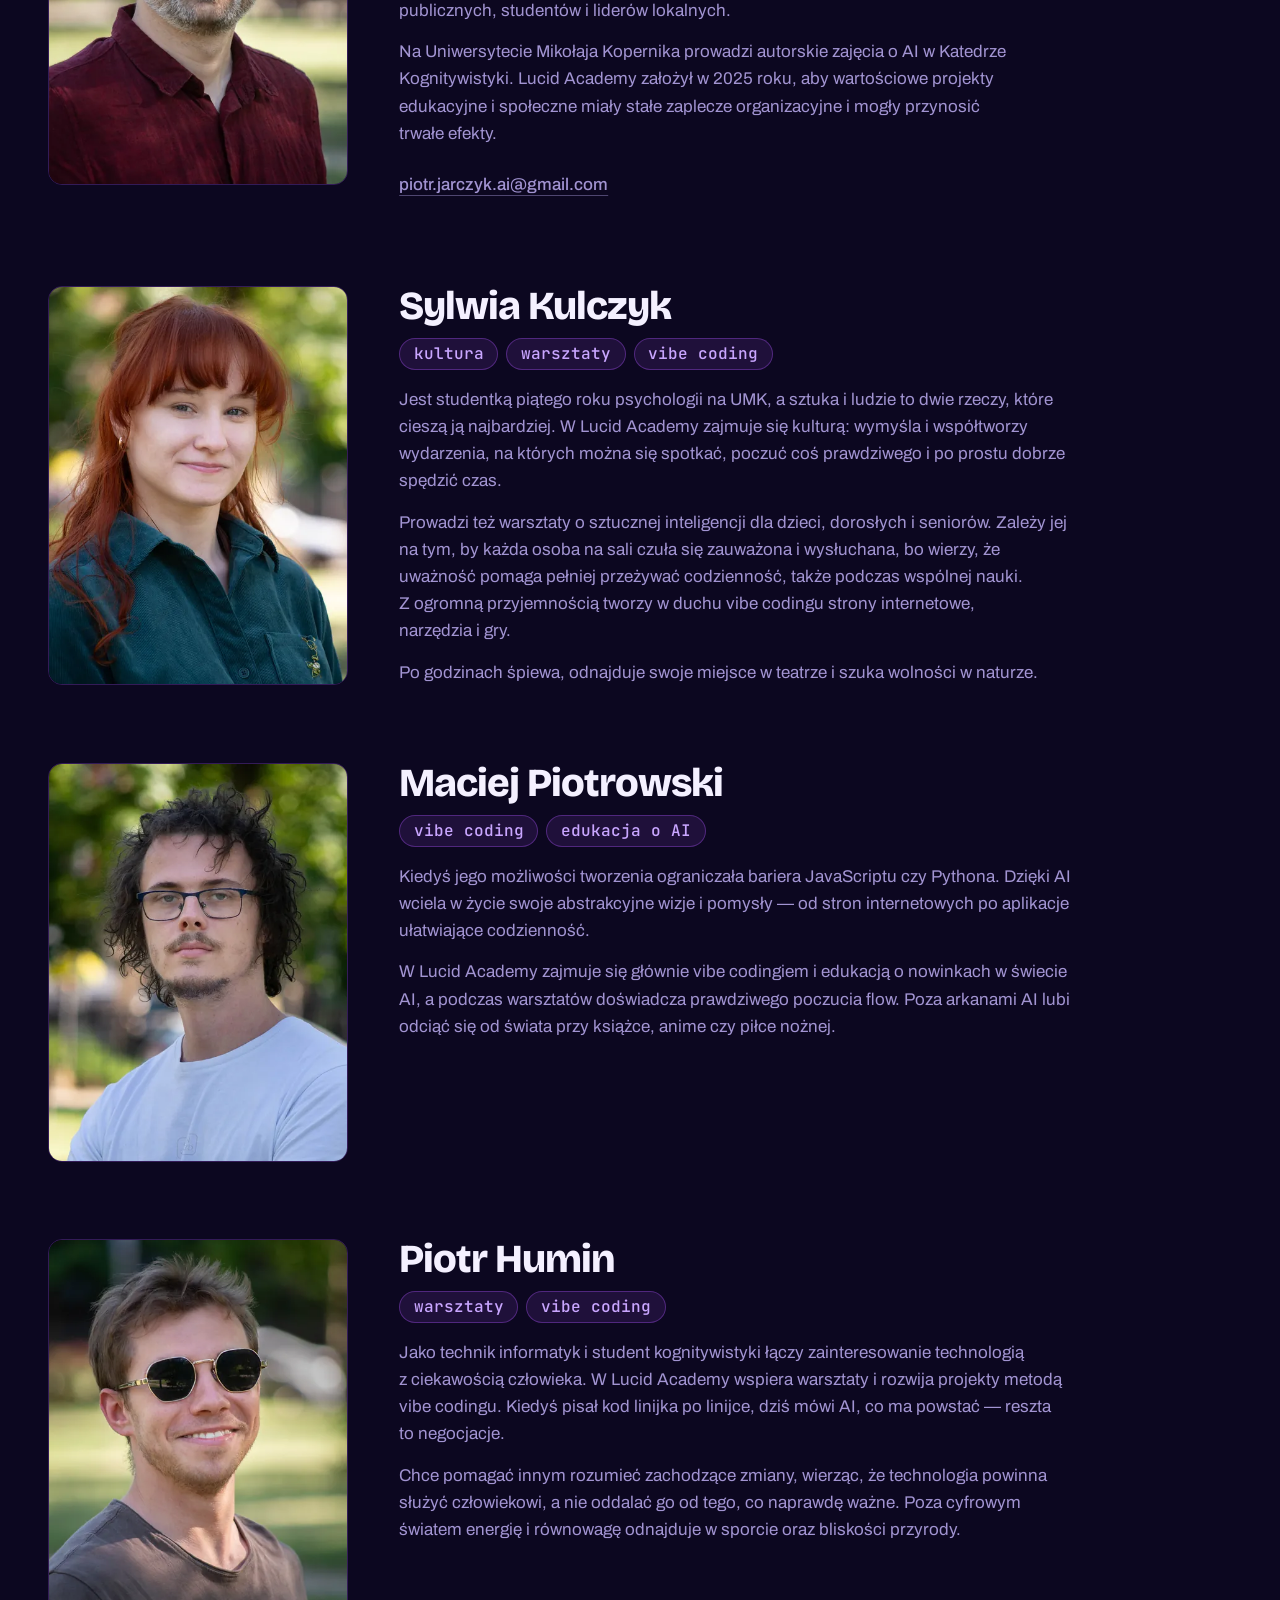
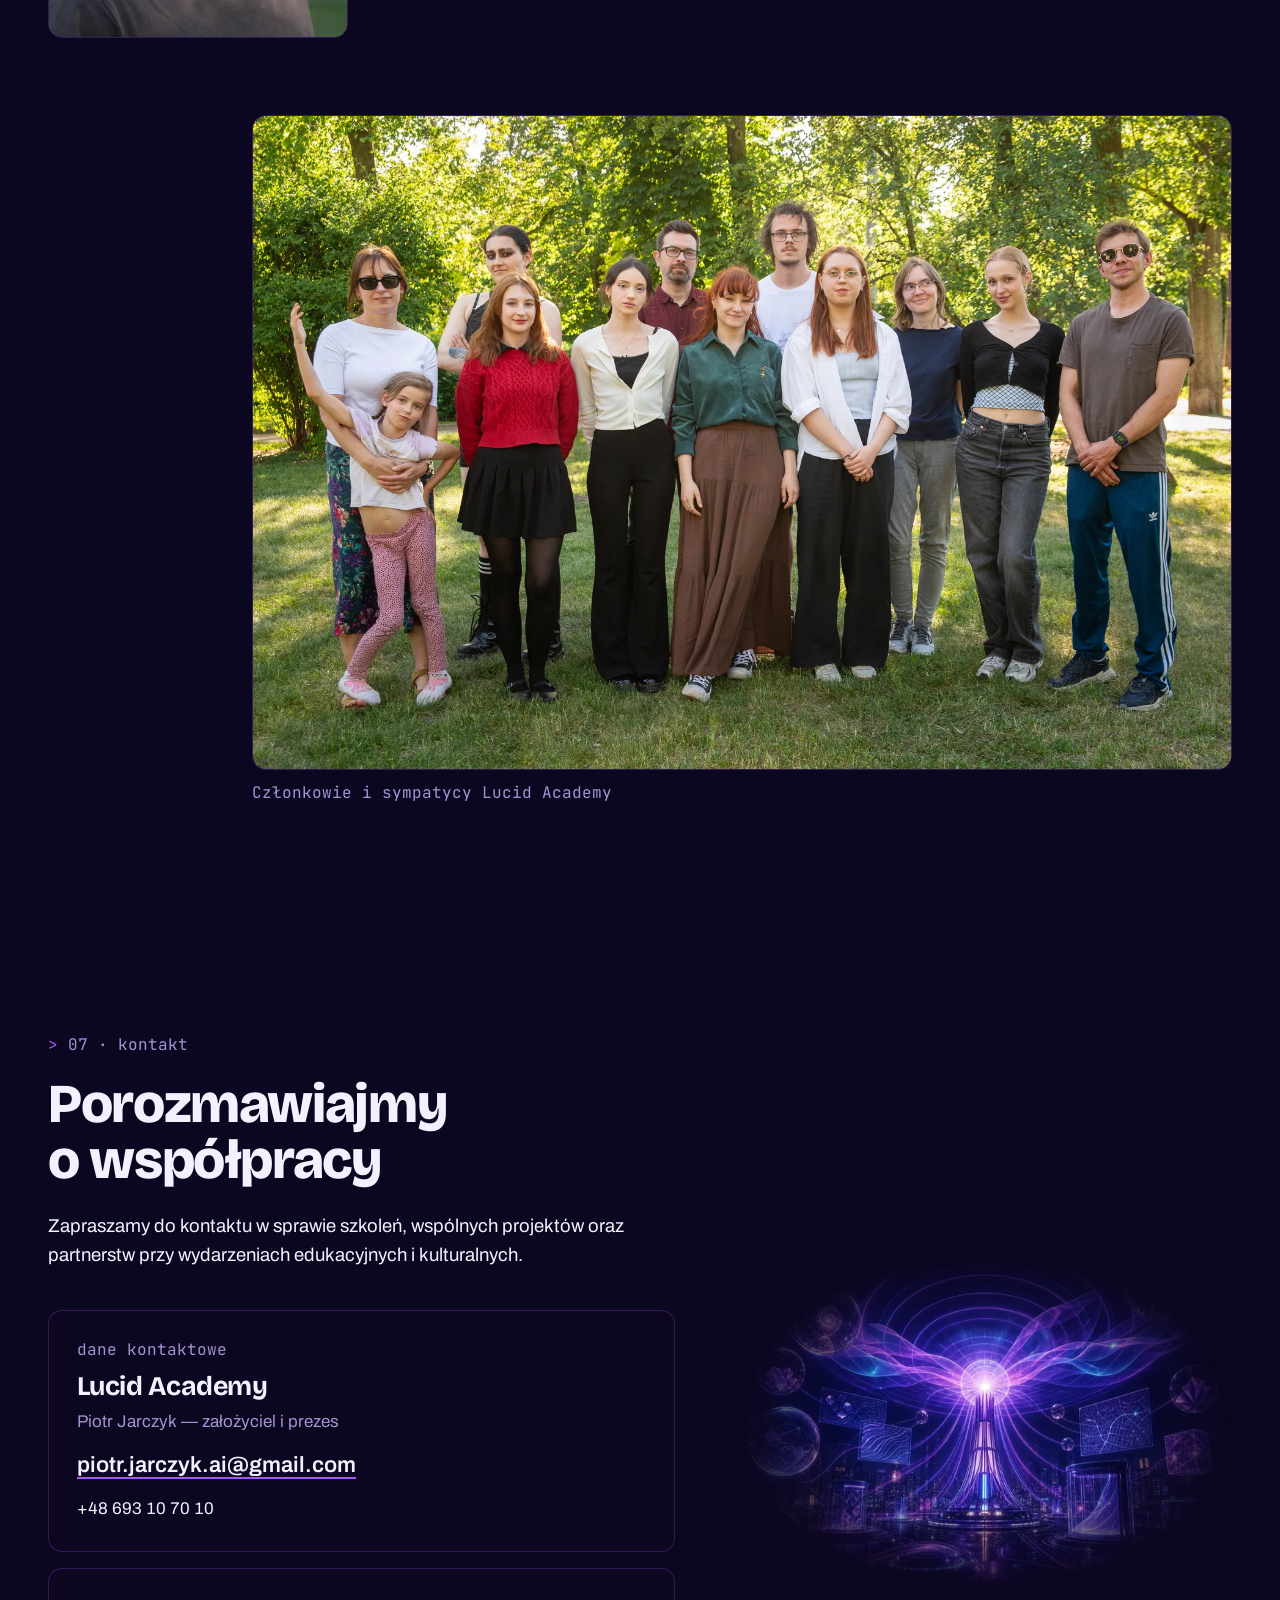
==== commit 6b522619: "Wersja angielska strony pod /en/ - en/index.html: pełne tłumaczenie strony głównej (treść, meta, alt" ====
--- a/index.html
+++ b/index.html
@@ -10,6 +10,10 @@
     />
     <meta name="theme-color" content="#0C0720" />
     <link rel="canonical" href="https://lucidacademy.pl/" />
+    <!-- Wersje językowe: polska pod /, angielska pod /en/ -->
+    <link rel="alternate" hreflang="pl" href="https://lucidacademy.pl/" />
+    <link rel="alternate" hreflang="en" href="https://lucidacademy.pl/en/" />
+    <link rel="alternate" hreflang="x-default" href="https://lucidacademy.pl/" />
 
     <!-- Ikony: sygnet z logo (kształt i kolor bez zmian) -->
     <link rel="icon" href="favicon.ico" sizes="any" />
@@ -18,6 +22,7 @@
     <!-- Podgląd linku (Open Graph, X/Twitter). Źródło grafiki: narzedzia/og.html -->
     <meta property="og:type" content="website" />
     <meta property="og:locale" content="pl_PL" />
+    <meta property="og:locale:alternate" content="en_GB" />
     <meta property="og:site_name" content="Lucid Academy" />
     <meta property="og:title" content="Lucid Academy | Szkolenia z AI dla instytucji publicznych" />
     <meta property="og:description" content="Lucid Academy — fundacja, która pomaga szkołom, NGO, samorządom i instytucjom kultury oswoić sztuczną inteligencję: edukacja o AI, projekty społeczne, facylitacja i kultura." />
@@ -89,6 +94,9 @@
           <li><a href="#zespol">Zespół</a></li>
           <li><a href="#kontakt">Kontakt</a></li>
         </ul>
+
+        <!-- Przełącznik wersji językowej -->
+        <a class="jezyk" href="en/" hreflang="en" lang="en"><span aria-hidden="true">EN</span><span class="sr-only">English version</span></a>
       </nav>
     </header>
 
@@ -489,7 +497,7 @@
            Fragment mapy z danych Natural Earth 1:10 mln (domena publiczna) w rzucie
            PUWG 1992 (EPSG:2180): ląd z kropek, wybrzeże, granica, Wisła i Odra.
            Miasta według współrzędnych z OpenStreetMap (Nominatim) w tym samym rzucie,
-           ramka 479 × 287 km. Mapę i pozycje miast liczy narzedzia/mapa.py.
+           ramka 518 × 353 km. Mapę i pozycje miast liczy narzedzia/mapa.py.
            Bez interakcji. Przy przewijaniu mapa odsłania się z zachodu na wschód
            (js/przewijanie.js), a --opoznienie miasta zgrywa jego wejście z tym ruchem.
       ========================================================== -->
@@ -508,30 +516,31 @@
                 <!-- Okno odsłaniania: przesuwa się w prawo, a mapa w nim w lewo, więc mapa stoi,
                      a okno odsłania ją z zachodu na wschód (css/strona.css, js/przewijanie.js) -->
                 <div class="mapa__odslona">
-              <svg class="mapa__tlo" viewBox="0 0 1000 598.9" aria-hidden="true" focusable="false">
+              <svg class="mapa__tlo" viewBox="0 0 1000 681.4" aria-hidden="true" focusable="false">
                 <g class="mapa__kropki mapa__kropki--gesto" stroke-dasharray="0 12" stroke-width="2.4" stroke-linecap="round" fill="none">
-                  <path class="mapa__sasiedzi" d="M834 5.2h72M930 5.2h12M840 15.6h156M834 26h156M840 36.4h156M834 46.8h156M840 57.2h156M894 67.5h96M828 77.9h.01M888 77.9h108M870 88.3h120M840 98.7h156M834 109.1h156M816 119.5h180M942 129.9h48M12 181.9h.01M6 192.3h.01M18 213h24M12 223.4h24M6 233.8h12M6 254.6h.01M12 265h36M6 275.4h36M12 285.8h36M6 296.2h48M12 306.6h36M6 317h48M12 327.4h36M6 337.7h48M12 348.1h48M6 358.5h48M12 368.9h48M6 379.3h60M12 389.7h48M6 400.1h48M12 410.5h36M6 420.9h48M12 431.3h24M6 441.7h12M12 452.1h12M6 462.5h12M12 472.8h.01M6 483.2h24M12 493.6h24M6 504h48M12 514.4h48M6 524.8h60M12 535.2h72M6 545.6h72M12 556h72M6 566.4h72M12 576.8h48M6 587.2h60M12 597.6h60" />
-                  <path class="mapa__polska" d="M552 36.4h60M510 46.8h108M468 57.2h156M450 67.5h180M432 77.9h192M414 88.3h228M372 98.7h264M366 109.1h276M360 119.5h276M342 129.9h312M810 129.9h120M348 140.3h324M756 140.3h.01M804 140.3h192M318 150.7h408M774 150.7h216M276 161.1h456M768 161.1h228M246 171.5h744M204 181.9h792M174 192.3h816M132 202.6h864M102 213h888M48 223.4h.01M84 223.4h912M54 233.8h936M60 244.2h.01M108 244.2h888M114 254.6h876M96 265h900M54 275.4h12M102 275.4h888M60 285.8h936M66 296.2h924M60 306.6h936M66 317h924M60 327.4h936M66 337.7h924M72 348.1h924M66 358.5h924M72 368.9h924M78 379.3h912M72 389.7h924M66 400.1h924M60 410.5h936M66 420.9h924M48 431.3h948M30 441.7h960M36 452.1h960M30 462.5h960M24 472.8h972M42 483.2h948M48 493.6h948M66 504h924M72 514.4h924M78 524.8h912M96 535.2h900M90 545.6h900M96 556h900M90 566.4h900M72 576.8h924M78 587.2h912M84 597.6h912" />
+                  <path class="mapa__sasiedzi" d="M774 5.2h60M858 5.2h12M930 5.2h60M768 15.6h228M774 26h216M780 36.4h216M774 46.8h216M768 57.2h.01M792 57.2h204M762 67.5h.01M822 67.5h168M756 77.9h.01M804 77.9h192M750 88.3h.01M774 88.3h216M744 98.7h.01M780 98.7h216M762 109.1h228M852 119.5h144M6 171.5h12M24 181.9h.01M30 192.3h.01M12 202.6h24M6 213h36M6 233.8h.01M12 244.2h36M6 254.6h36M12 265h24M6 275.4h36M12 285.8h36M6 296.2h36M12 306.6h36M6 317h48M12 327.4h36M6 337.7h48M12 348.1h48M6 358.5h48M12 368.9h36M6 379.3h48M12 389.7h36M6 400.1h24M12 410.5h.01M6 420.9h12M12 431.3h.01M6 441.7h12M12 452.1h24M6 462.5h36M12 472.8h36M6 483.2h60M12 493.6h60M6 504h72M12 514.4h60M6 524.8h60M12 535.2h48M6 545.6h60M12 556h48M6 566.4h72M12 576.8h72M6 587.2h72M12 597.6h60M6 607.9h72M12 618.3h72M6 628.7h72M12 639.1h60M6 649.5h60M12 659.9h48M6 670.3h60M12 680.7h48" />
+                  <path class="mapa__polska" d="M504 36.4h72M450 46.8h120M594 46.8h.01M420 57.2h156M612 57.2h.01M414 67.5h168M384 77.9h204M342 88.3h252M336 98.7h252M330 109.1h264M324 119.5h276M756 119.5h84M306 129.9h312M690 129.9h12M738 129.9h252M312 140.3h360M720 140.3h276M258 150.7h432M714 150.7h276M216 161.1h780M174 171.5h816M144 181.9h852M102 192.3h888M84 202.6h912M54 213h.01M78 213h912M60 223.4h.01M96 223.4h900M102 233.8h888M96 244.2h900M54 254.6h.01M90 254.6h900M48 265h24M96 265h900M54 275.4h936M60 285.8h936M54 296.2h936M60 306.6h936M66 317h924M60 327.4h936M66 337.7h924M72 348.1h924M66 358.5h924M60 368.9h936M66 379.3h924M60 389.7h936M42 400.1h948M24 410.5h972M30 420.9h960M24 431.3h972M30 441.7h960M48 452.1h948M54 462.5h936M60 472.8h936M78 483.2h912M84 493.6h912M90 504h900M84 514.4h912M78 524.8h912M72 535.2h924M78 545.6h912M72 556h924M90 566.4h900M96 576.8h900M90 587.2h900M84 597.6h912M90 607.9h900M96 618.3h900M90 628.7h900M84 639.1h912M78 649.5h912M72 659.9h924M78 670.3h912M72 680.7h924" />
                 </g>
                 <g class="mapa__kropki mapa__kropki--rzadko" stroke-dasharray="0 20" stroke-width="4" stroke-linecap="round" fill="none">
-                  <path class="mapa__sasiedzi" d="M850 8.7h100M840 26h160M850 43.3h140M860 60.6h140M830 77.9h.01M890 77.9h100M840 95.3h160M830 112.6h160M940 129.9h60M10 181.9h.01M30 216.5h.01M20 233.8h.01M10 251.1h.01M20 268.5h20M10 285.8h40M20 303.1h20M10 320.4h40M20 337.7h40M10 355.1h40M20 372.4h40M10 389.7h40M20 407h40M10 424.4h40M20 441.7h.01M10 459h.01M20 476.3h.01M10 493.6h20M20 511h20M10 528.3h60M20 545.6h60M10 562.9h60M20 580.2h40M10 597.6h60" />
-                  <path class="mapa__polska" d="M530 43.3h80M460 60.6h160M660 60.6h.01M450 77.9h180M380 95.3h260M370 112.6h260M360 129.9h280M820 129.9h100M330 147.2h400M790 147.2h200M280 164.5h720M210 181.9h780M140 199.2h860M90 216.5h900M60 233.8h940M110 251.1h880M60 268.5h.01M100 268.5h900M70 285.8h.01M110 285.8h880M60 303.1h940M70 320.4h920M80 337.7h920M70 355.1h920M80 372.4h920M70 389.7h920M80 407h920M70 424.4h920M40 441.7h960M30 459h960M40 476.3h960M50 493.6h940M60 511h940M90 528.3h900M100 545.6h900M90 562.9h900M80 580.2h920M90 597.6h900" />
+                  <path class="mapa__sasiedzi" d="M770 8.7h100M930 8.7h60M780 26h220M790 43.3h200M840 60.6h160M810 77.9h180M780 95.3h220M770 112.6h220M20 199.2h20M10 216.5h.01M10 251.1h20M20 268.5h20M10 285.8h40M20 303.1h20M10 320.4h40M20 337.7h20M10 355.1h40M20 372.4h20M10 389.7h40M20 407h.01M10 424.4h.01M20 441.7h.01M10 459h20M20 476.3h40M10 493.6h60M20 511h40M10 528.3h40M20 545.6h40M10 562.9h60M20 580.2h60M10 597.6h60M20 614.9h60M10 632.2h60M20 649.5h40M10 666.8h40" />
+                  <path class="mapa__polska" d="M470 43.3h120M420 60.6h160M390 77.9h200M630 77.9h.01M340 95.3h240M330 112.6h260M320 129.9h300M700 129.9h.01M740 129.9h260M270 147.2h400M710 147.2h280M200 164.5h800M150 181.9h840M100 199.2h900M50 216.5h.01M90 216.5h900M100 233.8h900M90 251.1h900M60 268.5h940M70 285.8h920M60 303.1h940M70 320.4h920M60 337.7h940M70 355.1h920M60 372.4h940M70 389.7h920M40 407h960M30 424.4h960M40 441.7h960M50 459h940M80 476.3h920M90 493.6h900M80 511h920M70 528.3h920M80 545.6h920M90 562.9h900M100 580.2h900M90 597.6h900M100 614.9h900M90 632.2h900M80 649.5h920M70 666.8h920" />
                 </g>
                 <g fill="none" stroke-linecap="round" stroke-linejoin="round">
-                  <path class="mapa__rzeka" d="M76.4 603.1l.7 -2.8 -5.3 -17.3 -.2 -9.3 7.7 -6 6.4 -10.5 -.5 -2.6 -2.5 -2.5 1.5 -5.4 4.4 -8.1 -12.5 -14.5 -8.3 -3.9 -3.7 -5.8 -4 -3 -6.2 -12.5 -17.9 -14.3 -4.3 -5.8 -8.7 -2.9 -2.3 -2.1 -1.4 -3.4 3.9 -3 1.7 -2.7 .9 -4.4 -1.9 -15 7.1 -4.6 8.8 -3.9 8.7 -6.1 4.6 -4.2 2.2 -4.1 5.5 -14.8 -.9 -10.5 1.7 -5.8 4.2 -4.2 5.7 -9 -.7 -.3 0 -3 3.3 -8.7 1.3 -2.3 4.2 -3.4 1 -4.2 4.6 -4.9 5.1 -12.1 2.6 -.9 6.2 -14.4 .9 -8.3 -3.1 -8.1 -.5 -6.3M975.1 603.1l-2.9 -2.5 -8.8 -.3 -7.9 -5.5 -9 -2.6 -3.8 -4.1 -3.2 2.5 -16.1 -.5 -8.1 1.7 -13.9 9 -3.8 .9 -11.8 -2 -16.2 3.3 -12.4 -.6 -6.1 -2.4 -22 -17.2 -8.3 -3.8 -8.3 -.8 -1.8 -4.6 -6.9 -7.1 -13.3 -5.8 -8.1 -1.1 -8.4 -5.7 -7.9 -3.4 -4.7 -4.9 -2.5 -1.2 -11.4 -.4 -34.7 -9.6 -4.6 -4.1 -13.4 -23.7 -4.3 -13.4 -7.9 -5.9 -1.9 -5 -15.2 -9.7 -4.4 -13.9 -2.5 -2.7 -8.6 2.6 -22 -5 -20.2 -12.5 -18.1 -4.8 -4.7 -4.6 .4 -3 7.9 -8.9 .7 -9.8 3.4 -5.4 7.5 -3.7 4.4 -5.3 4.7 -13.2 3.6 -5.5 8.6 -3.1 7.1 -8.5 16.8 -6.4 1.3 .6 9.2 -2.8 4.5 -3.7 3.3 -4.4 2.1 -5.9 2.6 -20.6 -1.7 -3.9 -1.3 -10.9 4.2 -6.7 1.5 -5.6 4.2 -1.1 5 -3.5 1.2 -2.5 -.1 -2.7 -1.6 -3.2 -1.1 -15.2 5.8 -12.1 .6 -4.4 -.9 -3 -3.5 -5.3 1.9 -5 -2.8 -7.2 .1 -3.6 -3.7 -8.3 -.4 -12.2 2 -12.6 3.6 -9.1 8.5 -7.3 3.1 -6.3 -.2 -19.8 1.2 -7.2" vector-effect="non-scaling-stroke" />
-                  <path class="mapa__granica" d="M52.1 274.7l2.4 -8.1 -1.2 -10.5 -3.7 -9 -3.3 -14.1M76.4 603.1l.8 -2.8 -5.3 -17.2 -.3 -9.3 7.8 -6 6.4 -10.6 -.5 -2.5 -2.5 -2.6 1.4 -5.3 4.5 -8.1 -12.6 -14.6 -8.2 -3.8 -3.7 -5.8 -4 -3 -6.2 -12.5 -18 -14.3 -4.2 -5.8 -8.7 -3 -2.3 -2.1 -1.4 -3.3 3.9 -3 1.7 -2.7 .8 -4.4 -1.8 -15.1 7.1 -4.6 8.8 -3.9 13.3 -10.2 7.7 -18.9 -1 -10.5 .6 -3.1 9.4 -13.8 -4.9 -6.6 -3.5 -38.8 -6.8 -15.4 -.7 -4.9 1.1 -15.9 -4.1 -13.9 1.1 -10.1M1004.2 131.6l-207.2 -6.8 -6.7 -2.3 -2.9 -2.3M46.2 232.7l-.8 -3.7 -2.2 -3.1 2.5 -1 2.7 -6.1" vector-effect="non-scaling-stroke" />
-                  <path class="mapa__brzeg" d="M705.2 146.6l50.9 -7.8 11.1 -5.5 5.4 -1.3 4.3 -2 8.2 -8.7 4.6 -2.1 0 -1.7 14.4 -13.5 13 -16.9 6.8 -13.6 1.7 -1.4 .6 -2.2 -.1 -3.7 3.9 -7.5 3.4 -8.7 .7 -3.8 -.5 -5.5 -4.6 -16.3 -.8 -5.2 2.6 -10.5 2 -4 2.7 -3 2.5 -.9 3.5 3.9 1.7 .7 5.5 -1.6 9.1 .5 8.3 -1.7 21.5 2.5 5.5 -1.4 9.9 -5.8 2.4 -2.1M913.6 -4.2l-3.7 2.4 -.3 2.1 1.4 2.9 2.3 2.6 2.6 .4 24.9 -2.7 5.6 1.5 7.5 6.6 14.7 2.3 9.4 -1.2 2.1 -2.5 3.2 3.3 1.5 -.5 2 -2.8 11.2 -3.5 5.2 -2.9 1 -3.1M-4.2 175.9l.4 .5 -.4 2M-4.2 202.5l2.6 1.6 1.1 4.5 -.3 2.8 2.5 .4 5.2 3 0 2.3 -2.7 4.6 -8.4 5.9M-4.2 236.4l3.5 1.6 .6 2.6 3.9 5.3 1.5 -.3 9.5 9.2 4.5 1.4 2.5 3.5 4.3 .3 5 3.1 11 1.6 3.9 -.9 1.9 -3.1 1.1 -.7 2.2 .6 1.8 2.1 .2 3.8 -1.2 1.6 -6.8 4.2 1.7 1.1 4.1 1.3 2.5 -.1 2.5 -.9 2 -1.6 .3 -1.9 -2.3 -1.8 1.8 -1.5 -1.6 -1.7 .8 -1.7 4.8 3.8 1.3 4.6 5.5 3.7 4 4.5 6 1.4 7.3 3.2 2.4 2.1 5.9 12.2 1.5 2.1 .7 -.6 1.2 -5.8 3.2 -2.8 .2 -3.1 -5 -1.1 -1.5 -.9 -3.6 -10.6 1.2 -5 4 -9.9 1.5 1.5 2.9 -1.1 2.2 0 -.6 -5.9 2.7 -13.1 -.9 0 -.5 2.7 -1.2 1.8 -3.5 3.1 .7 1.7 -1.1 -.6 -2.3 -2.8 3 -3 -1.7 -4.1 -3.1 -2.1 -15.1 -2.5 -2 -2.5 2 -4.4 -.8 -1.7 -1.5 2.3 -1 .2 -2.8 -1.2 -1.2 .4 -3.3 3.9 6.2 2.2 1.1 1.6 -.5 2.8 -1.5 2 -1.8 .7 -1.2 -1 -3.9 2.1 -3.9 .5 -.1 1.6 1.8 .9 -1.9 .7 -5 -1.9 -2.2 -1.7 -5.9 -10 -3.1 -1.7 -16 .8 -3.1 -.7 -2.2 -1.8 -3.4 3.4 -4.2 2 -8 1.6 -8.7 -.5 -4.7 -1.8 -.5 -.7M-4.2 231.6l3.1 -2 4.4 -.7 5 -2.4 1.4 -1.3 1.5 -6.6 -4.4 -10 .8 -5.9 6.8 .9 2.4 1.2 -1.1 1.6 .3 1.3 -1.9 8.2 2.4 -3.7 1.8 -.8 5.6 .4 -1.4 1 -.7 2.2 4.5 1.7 -.9 -3.1 2.2 -5.5 .2 -6.2 -1.6 -4 -3.3 1.1 -.8 -3.9 -3 -5.8 -2 -1.9 -2.7 -.8 -2.7 .4 -1.6 1.6 1 3 -.1 1.7 -2.5 2 -1.7 3.4 -.9 .4 -4.9 1.5 .6 -3.1 2.8 -4.6 -.5 -2.9 -1 -.4 -5.8 2.4 -1.3 1.5M-4.2 183.4l1.3 -6.2 -1.3 -4.1M-4.2 159.2l2.6 1.2 4.6 13.3 3.3 3.9 17.6 11.2 22.2 28.1 2.3 1.9 7.7 4.4 13.5 2 5.5 -.7 5.5 -2.5 10.3 -6.6 37.2 -13.9 31.7 -6.4 38.8 -13.9 52.1 -11.3 27 -10.8 22 -1.8 15.2 -4.4 -1.7 1.7 -6.9 2.7 2.9 2.2 12 -1.6 .1 -1.4 -.9 0 0 -1.8 6.5 .3 0 -1.1 -.9 -.5 .5 -3.8 -3.2 -.3 -7.5 2.1 10.6 -5.6 8.8 -9.6 -1.9 3.4 -4.4 4.8 5.9 -1.6 2 -2.2 4.9 -2.1 1.8 -1.9 -1.5 -3.5 -2.7 -.2 -3.3 3.4 6.1 -9.7 16.5 -19.6 -.9 3.6 1.3 .7 2.3 -.8 1.8 -1.9 .9 -3.1 -.7 -1 -3.9 2.5 3 -5.5 4.8 -4.5 9.5 -5.4 28.3 -3.3 11.1 -4 5.8 -.8 5.1 -1.7 13.3 -13.8 41.1 -18 51 -8.5 22.9 -7.5 35.9 -2.8 22.1 .3 3 1.1 4.8 4.3 4.6 1.7 45.8 27.7 9.7 13.5 1.3 3.6 .2 3.2 -2.4 1.1 -2.1 -4.2 -2.4 -1.7 -1.7 -4.4 -8.5 -13.7 -7.2 -2.1 -1.3 -2.2 -3.8 -1.3 -8 -5.6 -7.8 -3.9 -1.3 -1.8 -4.3 -3.4 -1.2 -.5 -1.6 .7 -.9 1.2 -1.9 6.6 -.3 4.9 4.6 3.2 3.5 7.2 -.5 4.8 1.5 1.7 -.9 4.5 1.6 2 2.5 -.6 2.3 -2.8 -.8 3.8 2.7 5.7 4.4 12.9 -.5 14.5 .8 8.7 1.9 3.9 2.1 .7 4.1 3.2 6.2 1.7 2 1.2 3 5.3 22.9 7.4 5.1 .4 4.2 -2.3 2.7 2 3.8 1.2M815.2 118.2l-1.5 4.4 -1.3 1 -5.4 1.9 -1.4 -.1 .8 4.6 -2.1 .5 -1.7 4.9 -1.2 1.2 -3.7 1 -8.8 6.6 -7.5 1.7 -14 8.4 -3.4 3.2 -5.2 7.9 -2.4 6.4 -1.8 1.8 .6 -6.3 2.2 -3.3 0 -1.7 -3.2 .4 -12.1 -1.5 -3.4 -2 .4 -3.3 1.5 -1.3 -1.4 -.9 -3.2 -4.1 0 -1.5 5.6 -2.1 11.8 -1.1 5.7 -1.7 5.8 -3.1 40.2 -31.2 22.1 -28.9 1.8 -1.2 3.4 0 1.3 -.6 .8 -2.6 -1.9 -1.5 -.5 -3.7 .5 -4.3 .8 -3.2 1.5 -2.5 2.1 -1.4 5.1 -1 2.7 1.2 .9 7 1.1 3.6 2.6 3.1 1.8 .1 3.5 -4 8.6 -5.2 31 1.2 0 1.8 -9.8 4.8 -7 7.4 -3.7 1.3 -17.5 10.1 -4 1.6 -1.7 3.4 -1.5 .7 -2.6 -.7 -2.5 -2.3 -5.3 -.4 -3.2 6 -3.1 8.1 -4.9 5.6 -8.9 4.3 -2.6 .5 -.8 1" vector-effect="non-scaling-stroke" />
+                  <path class="mapa__rzeka" d="M229.8 685.3l-4.4 -6.6 -5.6 -.5 -1.5 -2.7 1 -1.3 -2.6 -3.2 8.9 -17.2 -4.4 -3.1 3 -3.6 1.9 -4.4 -2.6 -6.5 0 -2.8 -4.7 -.5 -6.9 1.1 .1 -1.4 .9 .1 -1.6 -2.8 -5 -4.2 .8 -5.2 -21.6 -3.9 -3.2 .1 -5.8 -3.5 -5.5 2.7 -1.6 -.3 -13.6 -5.5 -4.9 -.9 -6.8 4.4 -8.9 .4 -5.1 -2.2 -4.1 -4.3 -4.8 2.9 -4.3 1 -9.7 -.5 -5.7 -4.1 -8.8 -2.1 -1.9 .8 -8.2 -6.9 -1.2 -3.2 3.5 -12.4 -1.6 -4.4 2.7 -3.2 .3 -4.4 -1.8 -3.9 -11.6 -5.5 -2.7 -3.5 1 -3.8 -4.9 -16 -.2 -8.5 7.1 -5.6 6 -9.7 -.5 -2.4 -2.3 -2.4 1.3 -4.9 4.1 -7.4 -11.5 -13.5 -7.7 -3.6 -3.4 -5.3 -3.7 -2.8 -5.7 -11.5 -16.6 -13.2 -3.9 -5.4 -8.1 -2.7 -2.1 -1.9 -1.3 -3.1 3.7 -2.8 1.5 -2.5 .8 -4 -1.7 -14 6.5 -4.2 8.2 -3.6 8 -5.6 4.3 -3.9 1.9 -3.7 5.2 -13.7 -.9 -9.7 1.6 -5.4 3.8 -3.8 5.3 -8.4 -.6 -.3 0 -2.7 3 -8.1 1.2 -2 3.9 -3.3 .9 -3.8 4.3 -4.5 4.7 -11.2 2.3 -.9 5.8 -13.2 .9 -7.7 -2.9 -7.4 -.5 -5.9M971.4 685.3l2.1 -4.3 -1 -3.4 -5.9 -7.6 -4.4 -2.7 -4.5 -.7 -3.9 -2.4 -2.4 -5.7 -4.8 -4.4 5.3 -8.3 .7 -2.8 -.8 -3.1 -5.8 -3.4 -1.8 -2.4 .3 -8.8 -3.5 -4.8 1.2 -4.9 -.5 -4 -6.6 -8.8 -3.5 -2.9 -6.8 -11.1 -4.9 -1.9 -8.3 -15.6 -5.6 -2.8 -2 -2.7 -4 -9.6 -2.3 -1.7 -8.1 -.2 -7.4 -5.1 -8.2 -2.4 -3.6 -3.8 -2.9 2.3 -14.8 -.4 -7.6 1.5 -12.8 8.4 -3.5 .8 -10.9 -1.8 -14.9 3 -11.5 -.6 -5.7 -2.1 -20.2 -16 -7.7 -3.5 -7.7 -.7 -1.6 -4.3 -6.4 -6.5 -12.3 -5.4 -7.5 -1 -7.7 -5.3 -7.3 -3.1 -4.3 -4.6 -2.3 -1.1 -10.6 -.3 -32.1 -8.8 -4.2 -3.8 -12.3 -21.9 -4 -12.4 -7.4 -5.5 -1.7 -4.6 -14 -8.9 -4.1 -12.9 -2.3 -2.5 -7.9 2.5 -20.3 -4.7 -18.7 -11.5 -16.7 -4.4 -4.3 -4.3 .4 -2.8 7.2 -8.2 .7 -9.1 3.1 -4.9 7 -3.4 4 -4.9 4.4 -12.2 3.3 -5.1 8 -2.8 6.5 -7.9 15.4 -5.9 1.3 .5 8.5 -2.5 4.2 -3.4 2.9 -4.1 2.1 -5.5 2.3 -19 -1.6 -3.6 -1.1 -10 3.8 -6.2 1.4 -5.2 3.9 -1 4.6 -3.2 1.1 -2.4 -.1 -2.5 -1.5 -2.9 -.9 -14 5.3 -11.2 .5 -4.1 -.8 -2.8 -3.2 -4.8 1.7 -4.7 -2.5 -6.6 .1 -3.4 -3.5 -7.6 -.3 -11.3 1.8 -11.6 3.3 -8.4 7.9 -6.8 2.9 -5.8 -.2 -18.2 1 -6.7" vector-effect="non-scaling-stroke" />
+                  <path class="mapa__granica" d="M48.1 253.6l2.2 -7.4 -1.1 -9.8 -3.4 -8.3 -3.1 -13M74 685.3l-2.7 -3.6 -1.2 -11.2 -6 -7.9 -.1 -4.5 1.9 -3.6 8.1 -7.3 4.9 -6.9 1.4 -4.1 1.2 -13.1 4 -7 1.6 -5.9 3.7 -4.6 -8.2 -7 -1.1 -3.1 3.5 -12.4 -1.7 -4.4 2.8 -3.3 .3 -4.3 -1.8 -3.9 -11.6 -5.5 -2.8 -3.5 1.1 -3.9 -5 -15.9 -.2 -8.6 7.2 -5.5 5.9 -9.8 -.4 -2.3 -2.3 -2.4 1.3 -4.9 4.1 -7.5 -11.6 -13.4 -7.6 -3.6 -3.4 -5.4 -3.7 -2.7 -5.8 -11.6 -16.5 -13.2 -3.9 -5.3 -8.1 -2.7 -2.1 -2 -1.3 -3.1 3.6 -2.7 1.5 -2.6 .9 -4 -1.8 -13.9 6.6 -4.3 8.2 -3.5 12.2 -9.5 7.1 -17.4 -.9 -9.7 .6 -2.9 8.7 -12.8 -4.6 -6 -3.3 -35.8 -6.2 -14.3 -.6 -4.5 1 -14.7 -3.8 -12.8 1 -9.4M1003.9 122.8l-111.5 -2.1 -146.7 -5 -9.8 -.5 -6.2 -2 -2.6 -2.2M42.7 214.9l-.8 -3.4 -2 -2.9 2.3 -.9 2.5 -5.7" vector-effect="non-scaling-stroke" />
+                  <path class="mapa__brzeg" d="M651.1 135.3l47 -7.1 10.3 -5.1 5 -1.2 3.9 -1.8 7.6 -8.1 4.3 -1.9 0 -1.6 13.3 -12.4 12 -15.7 6.2 -12.5 1.7 -1.3 .5 -2.1 -.1 -3.4 3.6 -6.9 3.1 -8.1 .7 -3.5 -.5 -5 -4.3 -15.1 -.7 -4.8 2.4 -9.6 1.9 -3.8 2.5 -2.8 2.3 -.7 3.2 3.5 1.5 .7 5.1 -1.5 8.5 .5 7.7 -1.6 19.7 2.3 5.1 -1.3 9.2 -5.3 2.2 -2M843.6 -3.9l-3.5 2.3 -.2 1.9 1.3 2.7 2.1 2.3 2.4 .4 23 -2.4 5.2 1.3 6.9 6.2 13.5 2.1 8.7 -1.2 2 -2.3 2.9 3.1 1.5 -.5 1.8 -2.6 10.3 -3.2 4.9 -2.7 1.4 -4.8 -.6 -2.6M-3.9 162.5l.4 .3 -.4 1.9M-3.9 187l2.4 1.5 1.1 4.1 -.3 2.6 2.3 .3 4.8 2.9 0 2 -2.5 4.3 -7.8 5.5M-3.9 218.3l3.2 1.5 .6 2.4 3.6 4.8 1.4 -.2 8.8 8.5 4.1 1.3 2.4 3.2 3.9 .3 4.6 2.9 10.2 1.4 3.6 -.8 1.7 -2.9 1 -.6 2 .5 1.7 2 .2 3.4 -1.1 1.6 -6.3 3.8 1.6 1.1 3.8 1.2 2.3 -.1 2.3 -.9 1.8 -1.4 .3 -1.8 -2.1 -1.7 1.7 -1.3 -1.5 -1.6 .8 -1.6 4.4 3.5 1.2 4.3 5.1 3.4 3.6 4.1 5.6 1.4 6.7 2.9 2.2 2 5.5 11.2 1.3 2 .7 -.6 1.1 -5.4 3 -2.5 .2 -2.9 -4.6 -1 -1.4 -.9 -3.4 -9.7 1.1 -4.7 3.7 -9.1 1.4 1.4 2.7 -1.1 2 0 -.5 -5.4 2.5 -12.1 -.9 0 -.5 2.5 -1.1 1.7 -3.2 2.8 .7 1.5 -1.1 -.5 -2.1 -2.6 2.8 -2.8 -1.5 -3.7 -2.9 -1.9 -14 -2.4 -1.8 -2.3 1.8 -4.1 -.7 -1.5 -1.3 2.1 -1.1 .2 -2.5 -1.1 -1.1 .3 -3 3.7 5.7 2.1 1 1.4 -.4 2.6 -1.5 1.8 -1.6 .6 -1.1 -.9 -3.6 2 -3.6 .5 -.1 1.4 1.7 .8 -1.8 .7 -4.6 -1.8 -2 -1.5 -5.5 -9.3 -2.9 -1.5 -14.8 .7 -2.8 -.7 -2 -1.6 -3.2 3.1 -3.8 1.9 -7.4 1.4 -8.1 -.4 -4.3 -1.7 -.5 -.7M-3.9 213.8l2.8 -1.8 4.2 -.6 4.6 -2.2 1.2 -1.2 1.4 -6.1 -4.1 -9.3 .8 -5.5 6.3 .9 2.2 1.1 -1 1.5 .2 1.2 -1.7 7.5 2.3 -3.4 1.6 -.7 5.1 .3 -1.2 1 -.7 2 4.2 1.6 -.8 -2.8 2 -5.2 .2 -5.7 -1.5 -3.7 -3 1 -.8 -3.5 -2.7 -5.4 -1.9 -1.8 -2.5 -.7 -2.5 .3 -1.4 1.6 .9 2.7 -.1 1.6 -2.4 1.8 -1.5 3.2 -.8 .4 -4.5 1.3 .4 -2.8 2.7 -4.3 -.5 -2.7 -.9 -.3 -5.3 2.2 -1.3 1.4M-3.9 169.3l1.2 -5.7 -1.2 -3.7M-3.9 147l2.4 1.1 4.3 12.3 3.1 3.6 16.2 10.3 20.5 26 2.1 1.7 7.1 4.1 12.5 1.9 5.1 -.7 5.1 -2.3 9.5 -6.1 34.3 -12.9 29.2 -5.8 35.9 -12.9 48.1 -10.4 24.9 -10 20.3 -1.6 14.1 -4.1 -1.6 1.5 -6.4 2.6 2.7 2 11.1 -1.5 .1 -1.3 -.9 0 .1 -1.6 6 .2 -.1 -1 -.7 -.5 .3 -3.4 -2.8 -.3 -7 1.9 9.8 -5.2 8.1 -8.8 -1.7 3.1 -4.1 4.4 5.5 -1.5 1.8 -2 4.5 -1.9 1.7 -1.8 -1.4 -3.2 -2.5 -.1 -3 3 5.6 -8.9 15.2 -18.1 -.8 3.4 1.2 .5 2.1 -.7 1.6 -1.8 .9 -2.8 -.7 -.9 -3.5 2.3 2.7 -5 4.5 -4.2 8.7 -5 26.2 -3 10.2 -3.8 5.3 -.7 4.8 -1.5 12.3 -12.8 37.9 -16.6 47.1 -7.9 21.2 -6.9 33.1 -2.6 20.4 .3 2.8 1 4.4 4 4.3 1.5 42.2 25.6 9 12.5 1.2 3.3 .1 2.9 -2.2 1.1 -1.9 -3.9 -2.2 -1.6 -1.5 -4 -7.9 -12.7 -6.7 -1.9 -1.1 -2.1 -3.5 -1.2 -7.4 -5.1 -7.3 -3.6 -1.2 -1.7 -4 -3.1 -1 -.5 -1.5 .6 -.8 1.1 -1.8 6.1 -.3 4.6 4.3 3 3.2 6.6 -.5 4.4 1.4 1.6 -.8 4.2 1.4 1.8 2.4 -.5 2.1 -2.7 -.7 3.6 2.5 5.2 4 11.9 -.5 13.4 .8 8 1.7 3.6 2 .7 3.8 3 5.7 1.5 1.8 1.2 2.9 4.8 21.1 6.9 4.6 .4 3.9 -2.2 2.6 1.9 3.4 1M752.8 109.1l-1.5 4.1 -1.2 1 -4.9 1.7 -1.4 -.1 .8 4.2 -1.9 .5 -1.6 4.5 -1.1 1.1 -3.5 1 -8 6 -7 1.6 -12.9 7.8 -3.2 2.9 -4.8 7.3 -2.2 5.9 -1.6 1.7 .5 -5.8 2.1 -3 0 -1.7 -3 .4 -11.1 -1.4 -3.2 -1.8 .4 -3 1.3 -1.3 -1.3 -.7 -2.9 -3.9 0 -1.3 5.2 -2 10.8 -1 5.3 -1.5 5.4 -2.9 37.1 -28.9 20.4 -26.7 1.7 -1 3.1 0 1.2 -.6 .7 -2.4 -1.7 -1.4 -.5 -3.4 .4 -3.9 .8 -3 1.4 -2.3 1.9 -1.4 4.8 -.9 2.4 1.1 .9 6.5 1 3.4 2.4 2.8 1.6 .1 3.3 -3.7 7.9 -4.8 28.6 1.1 .1 1.7 -9 4.4 -6.5 6.8 -3.4 1.3 -16.2 9.3 -3.7 1.5 -1.6 3 -1.3 .8 -2.5 -.7 -2.3 -2.2 -4.9 -.3 -3 5.6 -2.8 7.4 -4.5 5.2 -8.3 3.9 -2.3 .6 -.7 .8" vector-effect="non-scaling-stroke" />
                 </g>
               </svg>
                 </div>
                 <ul class="miasta" role="list">
-                  <li class="miasto miasto--nad-w-prawo" style="--x: 64.95%; --y: 76.22%; --opoznienie: 780ms" data-lat="53.01027" data-lon="18.60481">Toruń</li>
-                  <li class="miasto miasto--w-lewo" style="--x: 56.52%; --y: 71.75%; --opoznienie: 720ms" data-lat="53.12196" data-lon="18.00025">Bydgoszcz</li>
-                  <li class="miasto miasto--w-lewo" style="--x: 90.81%; --y: 46.16%; --opoznienie: 1110ms" data-lat="53.77668" data-lon="20.47651">Olsztyn</li>
-                  <li class="miasto miasto--w-prawo" style="--x: 8.77%; --y: 56.74%; --opoznienie: 340ms" data-lat="53.43018" data-lon="14.55096">Szczecin</li>
-                  <li class="miasto miasto--w-prawo" style="--x: 64.64%; --y: 20.57%; --opoznienie: 780ms" data-lat="54.44479" data-lon="18.56849">Sopot</li>
-                  <li class="miasto miasto--w-prawo" style="--x: 73.01%; --y: 82.56%; --opoznienie: 850ms" data-lat="52.84739" data-lon="19.17927">Lipno</li>
-                  <li class="miasto miasto--pod-w-lewo" style="--x: 67.55%; --y: 81.19%; --opoznienie: 810ms" data-lat="52.88255" data-lon="18.79069">Ciechocinek</li>
+                  <li class="miasto miasto--nad-w-prawo" style="--x: 59.97%; --y: 61.86%; --opoznienie: 750ms" data-lat="53.01027" data-lon="18.60481">Toruń</li>
+                  <li class="miasto miasto--w-lewo" style="--x: 52.19%; --y: 58.23%; --opoznienie: 690ms" data-lat="53.12196" data-lon="18.00025">Bydgoszcz</li>
+                  <li class="miasto miasto--w-lewo" style="--x: 83.85%; --y: 37.47%; --opoznienie: 980ms" data-lat="53.77668" data-lon="20.47651">Olsztyn</li>
+                  <li class="miasto miasto--w-prawo" style="--x: 8.10%; --y: 46.05%; --opoznienie: 330ms" data-lat="53.43018" data-lon="14.55096">Szczecin</li>
+                  <li class="miasto miasto--w-prawo" style="--x: 59.69%; --y: 16.69%; --opoznienie: 750ms" data-lat="54.44479" data-lon="18.56849">Sopot</li>
+                  <li class="miasto miasto--w-prawo" style="--x: 67.41%; --y: 67.01%; --opoznienie: 800ms" data-lat="52.84739" data-lon="19.17927">Lipno</li>
+                  <li class="miasto miasto--pod-w-lewo" style="--x: 62.37%; --y: 65.90%; --opoznienie: 760ms" data-lat="52.88255" data-lon="18.79069">Ciechocinek</li>
+                  <li class="miasto miasto--w-lewo" style="--x: 91.51%; --y: 85.85%; --opoznienie: 1120ms" data-lat="52.23196" data-lon="21.00672">Warszawa</li>
                 </ul>
               </div>
             </div>
@@ -540,7 +549,7 @@
               <h3 class="podtytul" data-wejscie>Z&nbsp;kim pracowaliśmy</h3>
               <div class="instytucje">
                 <div class="instytucje__grupa" data-wejscie>
-                  <h4 class="instytucje__nazwa">Edukacja i&nbsp;nauka</h4>
+                  <h4 class="instytucje__nazwa znacznik">Edukacja i&nbsp;nauka</h4>
                   <ul role="list">
                     <li>Uniwersytet Mikołaja Kopernika</li>
                     <li>Otwarty Uniwersytet (współpraca w&nbsp;ramach YUFE)</li>
@@ -549,7 +558,7 @@
                   </ul>
                 </div>
                 <div class="instytucje__grupa" data-wejscie>
-                  <h4 class="instytucje__nazwa">Samorząd i&nbsp;administracja</h4>
+                  <h4 class="instytucje__nazwa znacznik znacznik--blekit">Samorząd i&nbsp;administracja</h4>
                   <ul role="list">
                     <li>Urząd Miasta Torunia</li>
                     <li>Urząd Miasta Bydgoszczy</li>
@@ -559,7 +568,7 @@
                   </ul>
                 </div>
                 <div class="instytucje__grupa" data-wejscie>
-                  <h4 class="instytucje__nazwa">Kultura i&nbsp;sztuka</h4>
+                  <h4 class="instytucje__nazwa znacznik znacznik--magenta">Kultura i&nbsp;sztuka</h4>
                   <ul role="list">
                     <li>Centrum Sztuki Współczesnej w&nbsp;Toruniu</li>
                     <li>Kulturalny Hub Bydgoskiego Przedmieścia</li>
@@ -567,7 +576,7 @@
                   </ul>
                 </div>
                 <div class="instytucje__grupa" data-wejscie>
-                  <h4 class="instytucje__nazwa">Fundacje i&nbsp;organizacje</h4>
+                  <h4 class="instytucje__nazwa znacznik znacznik--cyjan">Fundacje i&nbsp;organizacje</h4>
                   <ul role="list">
                     <li>Fundacja im. Stefana Batorego</li>
                     <li>Fundacja Stocznia</li>
--- a/css/strona.css
+++ b/css/strona.css
@@ -486,6 +486,38 @@
   html:not(.js) .menu a { width: auto; min-height: 44px; border: 0; font: 500 1rem/1 var(--body); }
 }
 
+/* Przełącznik wersji językowej (PL / EN): na szerokim ekranie za menu,
+   na telefonie w pasku obok przycisku menu, żeby nie chował się w rozwijanej liście */
+.jezyk {
+  flex: none;
+  display: inline-flex;
+  align-items: center;
+  justify-content: center;
+  min-width: 44px;
+  min-height: 44px;
+  padding: 0 12px;
+  border: 1px solid var(--line);
+  border-radius: var(--promien);
+  color: var(--muted);
+  font: 500 .875rem/1 var(--mono);
+  letter-spacing: .08em;
+  text-decoration: none;
+  transition: color .2s, border-color .2s;
+}
+.jezyk:hover,
+.jezyk:focus-visible { color: var(--ink); border-color: var(--violet); }
+
+@media (min-width: 900px) {
+  .menu { margin-left: auto; }
+  .tryb-sieci:not([hidden]) ~ .menu { margin-left: 0; }
+}
+@media (max-width: 899.98px) {
+  .tryb-sieci { order: 1; }
+  .jezyk { order: 2; margin-left: auto; }
+  .tryb-sieci:not([hidden]) ~ .jezyk { margin-left: 0; }
+  .menu-przycisk { order: 3; }
+}
+
 /* ---------- Ruch: wejścia przy scrollu ---------- */
 
 .js [data-wejscie] {
@@ -610,7 +642,7 @@
 
 .hero__tytul {
   max-width: 12em;
-  font-size: clamp(2.5rem, 1.1rem + 4.4vw, 5rem);
+  font-size: clamp(2.5rem, 1.1rem + 3.7vw, 4.4rem);
   line-height: .98;
 }
 
@@ -618,7 +650,7 @@
   max-width: 34em;
   margin-top: clamp(20px, 2.4vw, 32px);
   color: var(--ink);
-  font-size: clamp(1.0625rem, 1rem + .35vw, 1.25rem);
+  font-size: clamp(1.0625rem, 1rem + .2vw, 1.1875rem);
   line-height: 1.55;
 }
 
@@ -690,7 +722,7 @@
 
 .sekcja {
   position: relative;
-  padding-block: clamp(88px, 12vw, 168px);
+  padding-block: clamp(72px, 9vw, 128px);
 }
 
 .sekcja__naglowek {
@@ -698,13 +730,15 @@
   margin-bottom: clamp(32px, 4vw, 48px);
 }
 
-.sekcja__tytul { font-size: clamp(2.25rem, 1.2rem + 3.6vw, 4.25rem); }
+/* Skala nagłówków i odstępów przycięta o ~10–15% (jak strona oglądana przy 90%):
+   na laptopie widać od razu cały akapit; tekst akapitów zostaje 17 px */
+.sekcja__tytul { font-size: clamp(2rem, 1.1rem + 2.9vw, 3.6rem); }
 
 .sekcja__lead {
   max-width: 34em;
   margin-top: clamp(16px, 2vw, 24px);
   color: var(--ink);
-  font-size: clamp(1.0625rem, 1rem + .35vw, 1.25rem);
+  font-size: clamp(1.0625rem, 1rem + .2vw, 1.1875rem);
   line-height: 1.55;
 }
 
@@ -848,6 +882,7 @@
 
 /* Gdy obrazu brak, zostaje spokojna plansza zamiast ikony zepsutego pliku */
 .kafel__podglad--brak img { visibility: hidden; }
+:lang(en) .kafel__podglad--brak::before { content: "> preview coming soon"; }
 .kafel__podglad--brak::before {
   content: "> podgląd w przygotowaniu";
   position: absolute;
@@ -874,7 +909,7 @@
 }
 
 .kafel__nazwa {
-  font-size: clamp(1.375rem, 1.1rem + .8vw, 1.75rem);
+  font-size: clamp(1.25rem, 1.05rem + .6vw, 1.5rem);
   font-weight: 700;
   letter-spacing: -.02em;
   line-height: 1.12;
@@ -989,7 +1024,7 @@
 
 .podtytul {
   margin-bottom: clamp(24px, 3vw, 36px);
-  font-size: clamp(1.75rem, 1.3rem + 1.5vw, 2.5rem);
+  font-size: clamp(1.625rem, 1.2rem + 1.2vw, 2.25rem);
   line-height: 1.08;
 }
 
@@ -1026,7 +1061,7 @@
 }
 
 .sekcja__tytul--zdanie {
-  font-size: clamp(2rem, 1.15rem + 2.7vw, 3.5rem);
+  font-size: clamp(1.875rem, 1.1rem + 2.2vw, 3rem);
   line-height: 1.04;
 }
 
@@ -1111,7 +1146,7 @@
 
 /* ---------- 02 · Uniwersytet: pasek trzech liczb ---------- */
 
-.liczby { margin: clamp(64px, 8vw, 112px) 0 0; }
+.liczby { margin: clamp(56px, 6.5vw, 96px) 0 0; }
 
 .liczby__lista {
   display: grid;
@@ -1198,7 +1233,7 @@
 
 .liczba__wartosc {
   color: var(--ink);
-  font: 600 clamp(3rem, 2.3rem + 2.4vw, 4.5rem)/1 var(--body);
+  font: 600 clamp(2.75rem, 2rem + 2vw, 3.75rem)/1 var(--body);
   font-variant-numeric: proportional-nums lining-nums;
   letter-spacing: -.02em;
   white-space: nowrap;
@@ -1221,7 +1256,7 @@
 /* ---------- 02 · Uniwersytet: wykłady i rozmowy ---------- */
 
 .wyklady,
-.glosy { margin-top: clamp(72px, 9vw, 128px); }
+.glosy { margin-top: clamp(64px, 7vw, 104px); }
 
 .wyklady__lista,
 .glosy__lista {
@@ -1266,6 +1301,13 @@
 }
 
 .wyklad__meta { font-size: 1rem; }
+
+/* Strona angielska: uwaga pod nagłówkiem, że nagrania są po polsku */
+.wyklady__jezyk {
+  max-width: 44em;
+  margin: calc(-1 * clamp(8px, 1.4vw, 16px)) 0 clamp(24px, 3vw, 36px);
+  color: var(--muted);
+}
 
 .wyklad__linki {
   display: flex;
@@ -1310,7 +1352,7 @@
   border-radius: 22px 22px 22px 6px;
   background: var(--glos-tlo);
   color: var(--ink);
-  font: 600 clamp(1.375rem, 1.15rem + .7vw, 1.75rem)/1.25 var(--display);
+  font: 600 clamp(1.25rem, 1.1rem + .55vw, 1.5rem)/1.25 var(--display);
   letter-spacing: -.015em;
 }
 .glosy__lista > li:nth-child(2) .glos { border-radius: 22px 22px 6px 22px; }
@@ -1326,7 +1368,7 @@
   .glosy__lista > li:nth-child(1) { --obrot: -2deg; grid-column: 1 / span 5; }
   .glosy__lista > li:nth-child(2) { --obrot: 1.6deg; grid-column: 7 / span 5; margin-top: clamp(56px, 6vw, 88px); }
   .glosy__lista > li:nth-child(3) { --obrot: -.8deg; grid-column: 2 / span 5; margin-top: clamp(-8px, -1vw, 0px); translate: 4% 0; }
-  .glosy__lista > li:nth-child(1) .glos { font-size: clamp(1.75rem, 1.2rem + 1.2vw, 2.25rem); }
+  .glosy__lista > li:nth-child(1) .glos { font-size: clamp(1.5rem, 1.1rem + 1vw, 1.875rem); }
 }
 
 /* ---------- 03 · Oferta ---------- */
@@ -1365,7 +1407,7 @@
 }
 
 .obszar__tytul {
-  font-size: clamp(1.5rem, 1.2rem + 1vw, 2rem);
+  font-size: clamp(1.375rem, 1.1rem + .8vw, 1.75rem);
   font-weight: 700;
   letter-spacing: -.02em;
   line-height: 1.1;
@@ -1388,7 +1430,7 @@
     justify-content: center;
     padding: clamp(28px, 3.6vw, 56px) clamp(28px, 3.6vw, 56px) clamp(28px, 3.6vw, 56px) 8px;
   }
-  .obszar--wiodacy .obszar__tytul { font-size: clamp(2rem, 1.2rem + 2vw, 3rem); }
+  .obszar--wiodacy .obszar__tytul { font-size: clamp(1.75rem, 1.1rem + 1.6vw, 2.5rem); }
 }
 
 .oferta__akcja { margin-top: clamp(32px, 4vw, 48px); }
@@ -1413,7 +1455,7 @@
    (odstęp 20 zamiast 12), żeby gęstość na ekranie była podobna. */
 .mapa {
   position: relative;
-  aspect-ratio: 1000 / 598.9;
+  aspect-ratio: 1000 / 681.4;
   margin: clamp(28px, 4vw, 48px) 0 3.5rem;
   container: mapa / inline-size;
 }
@@ -1562,7 +1604,7 @@
   gap: 14px;
   max-width: 40em;
 }
-.osoba__imie { font-size: clamp(2rem, 1.4rem + 2vw, 3rem); }
+.osoba__imie { font-size: clamp(1.75rem, 1.2rem + 1.6vw, 2.5rem); }
 .osoba__rola { margin-top: -6px; }
 
 /* Obszary osoby: te same znaczniki co przy filarach, w jednym kolorze, bo to cechy osoby,
@@ -1862,7 +1904,7 @@
    stronę, więc stoi w miejscu, a krawędź okna sunie po niej na wschód. Obie transformacje
    liczy kompozytor: kropek SVG nie trzeba malować w każdej klatce, jak przy clip-path.
    Miasta wchodzą w tej samej kolejności: --opoznienie w index.html to chwila, w której ta krzywa
-   dochodzi do --x miasta (Szczecin 340 ms … Olsztyn 1110 ms); dla nowego miasta poda je narzedzia/mapa.py. */
+   dochodzi do --x miasta (Szczecin 330 ms … Warszawa 1120 ms); dla nowego miasta poda je narzedzia/mapa.py. */
 .efekty-przewijania .mapa:not(.mapa--odslonieta) .mapa__odslona { transform: translateX(-100%); }
 .efekty-przewijania .mapa:not(.mapa--odslonieta) .mapa__tlo { transform: translateX(100%); }
 .efekty-przewijania .mapa--odslonieta .mapa__odslona,
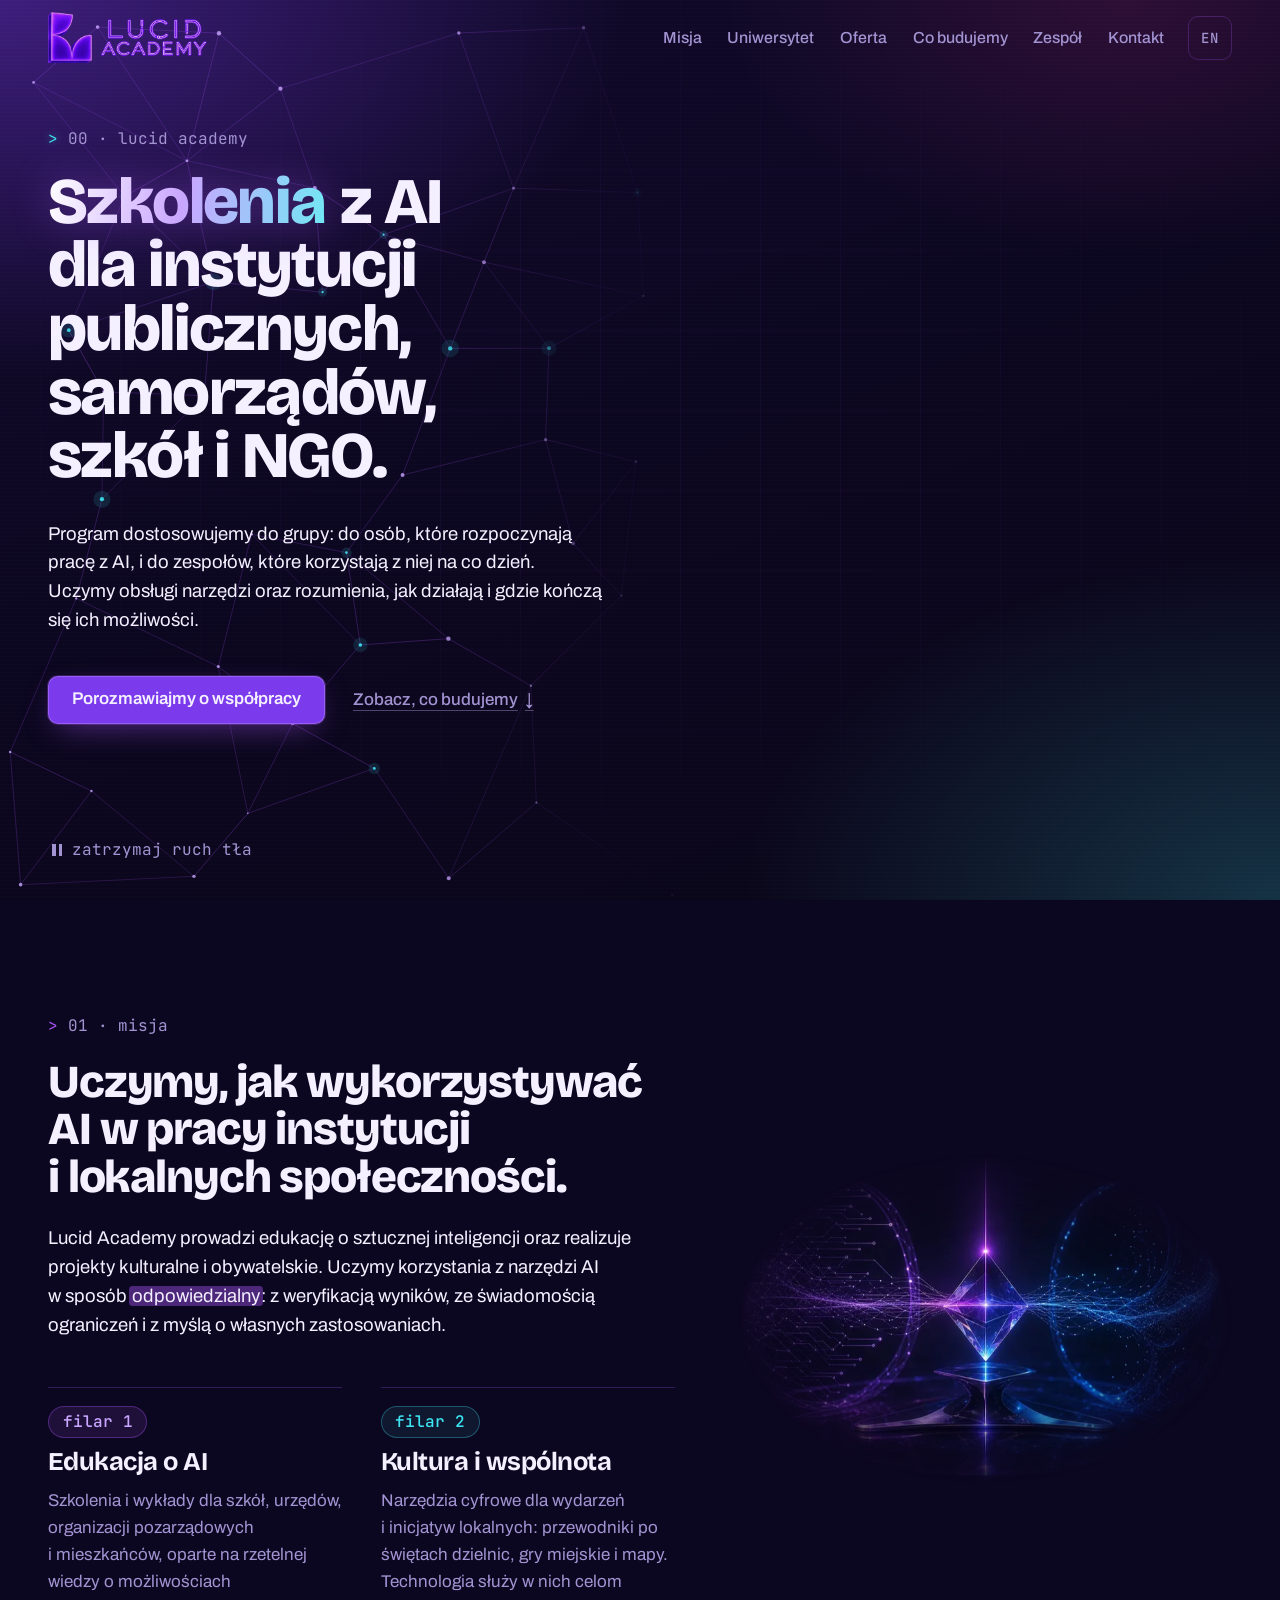
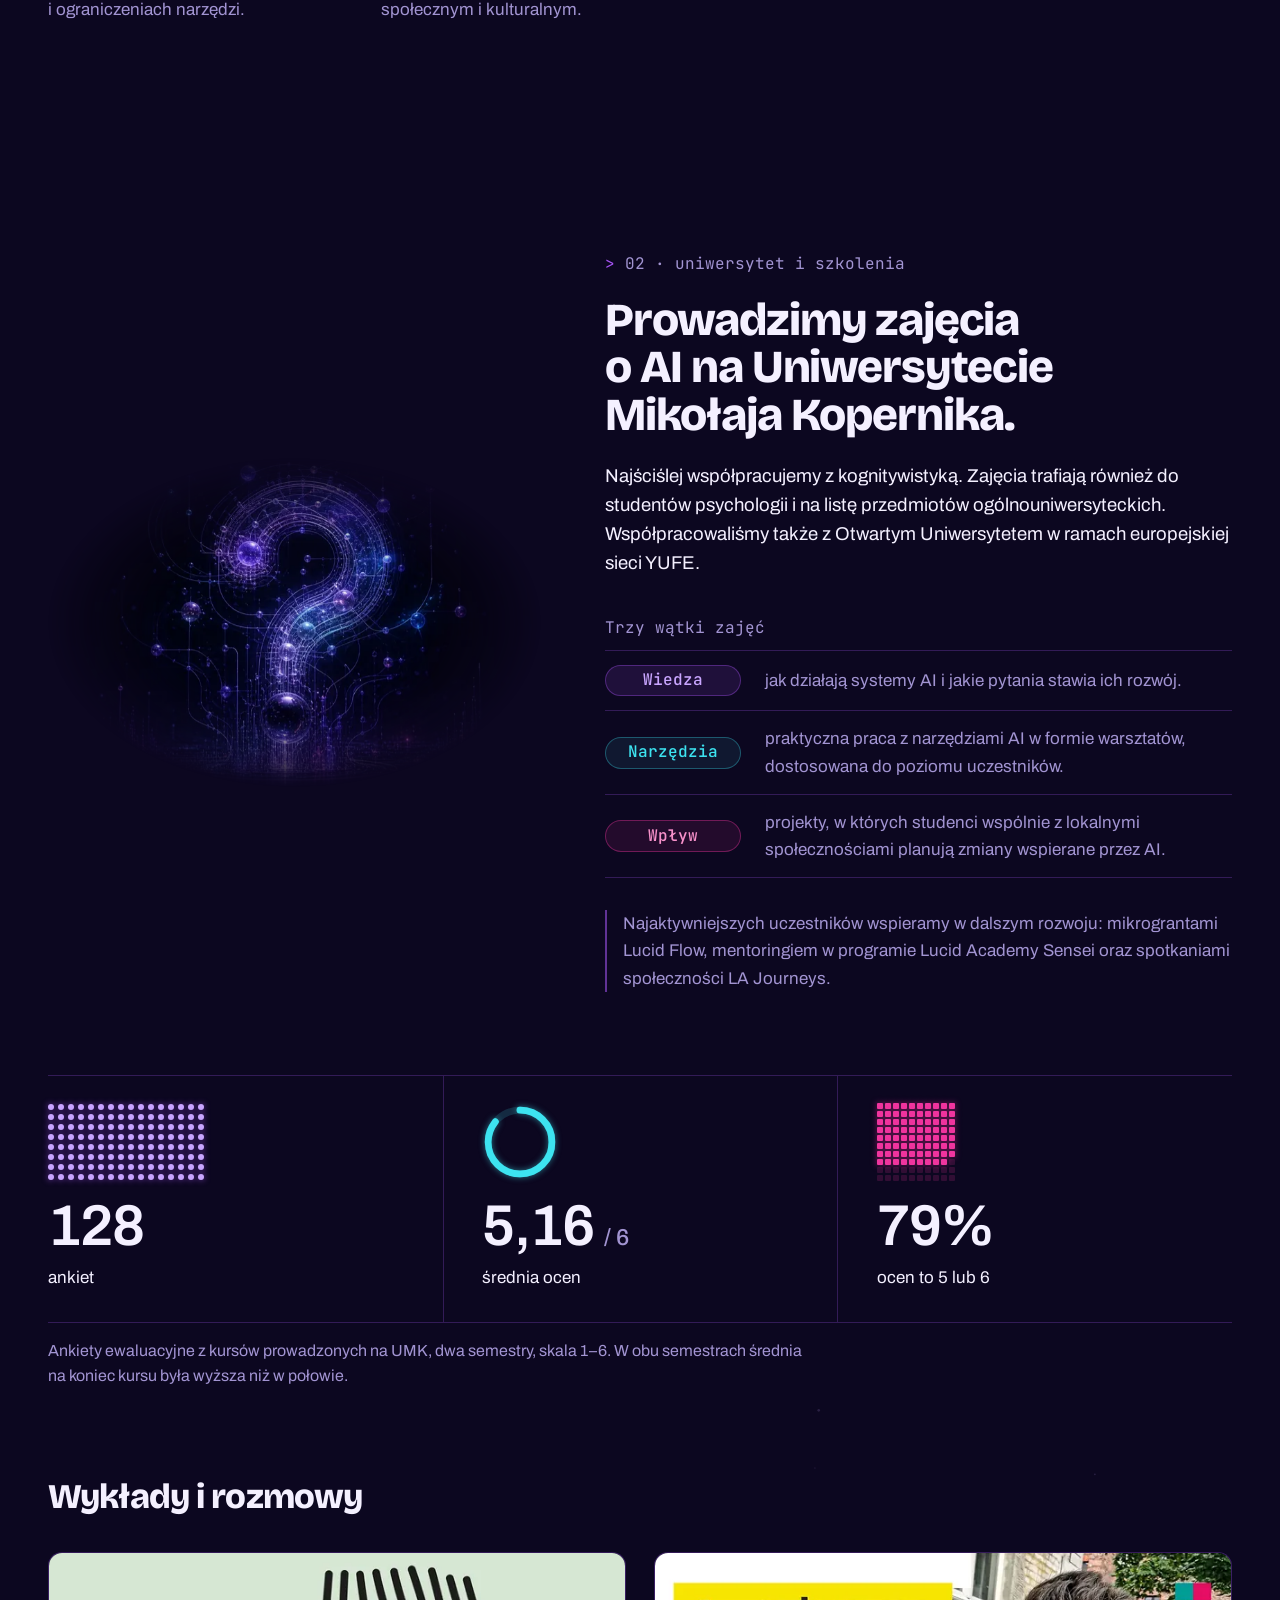
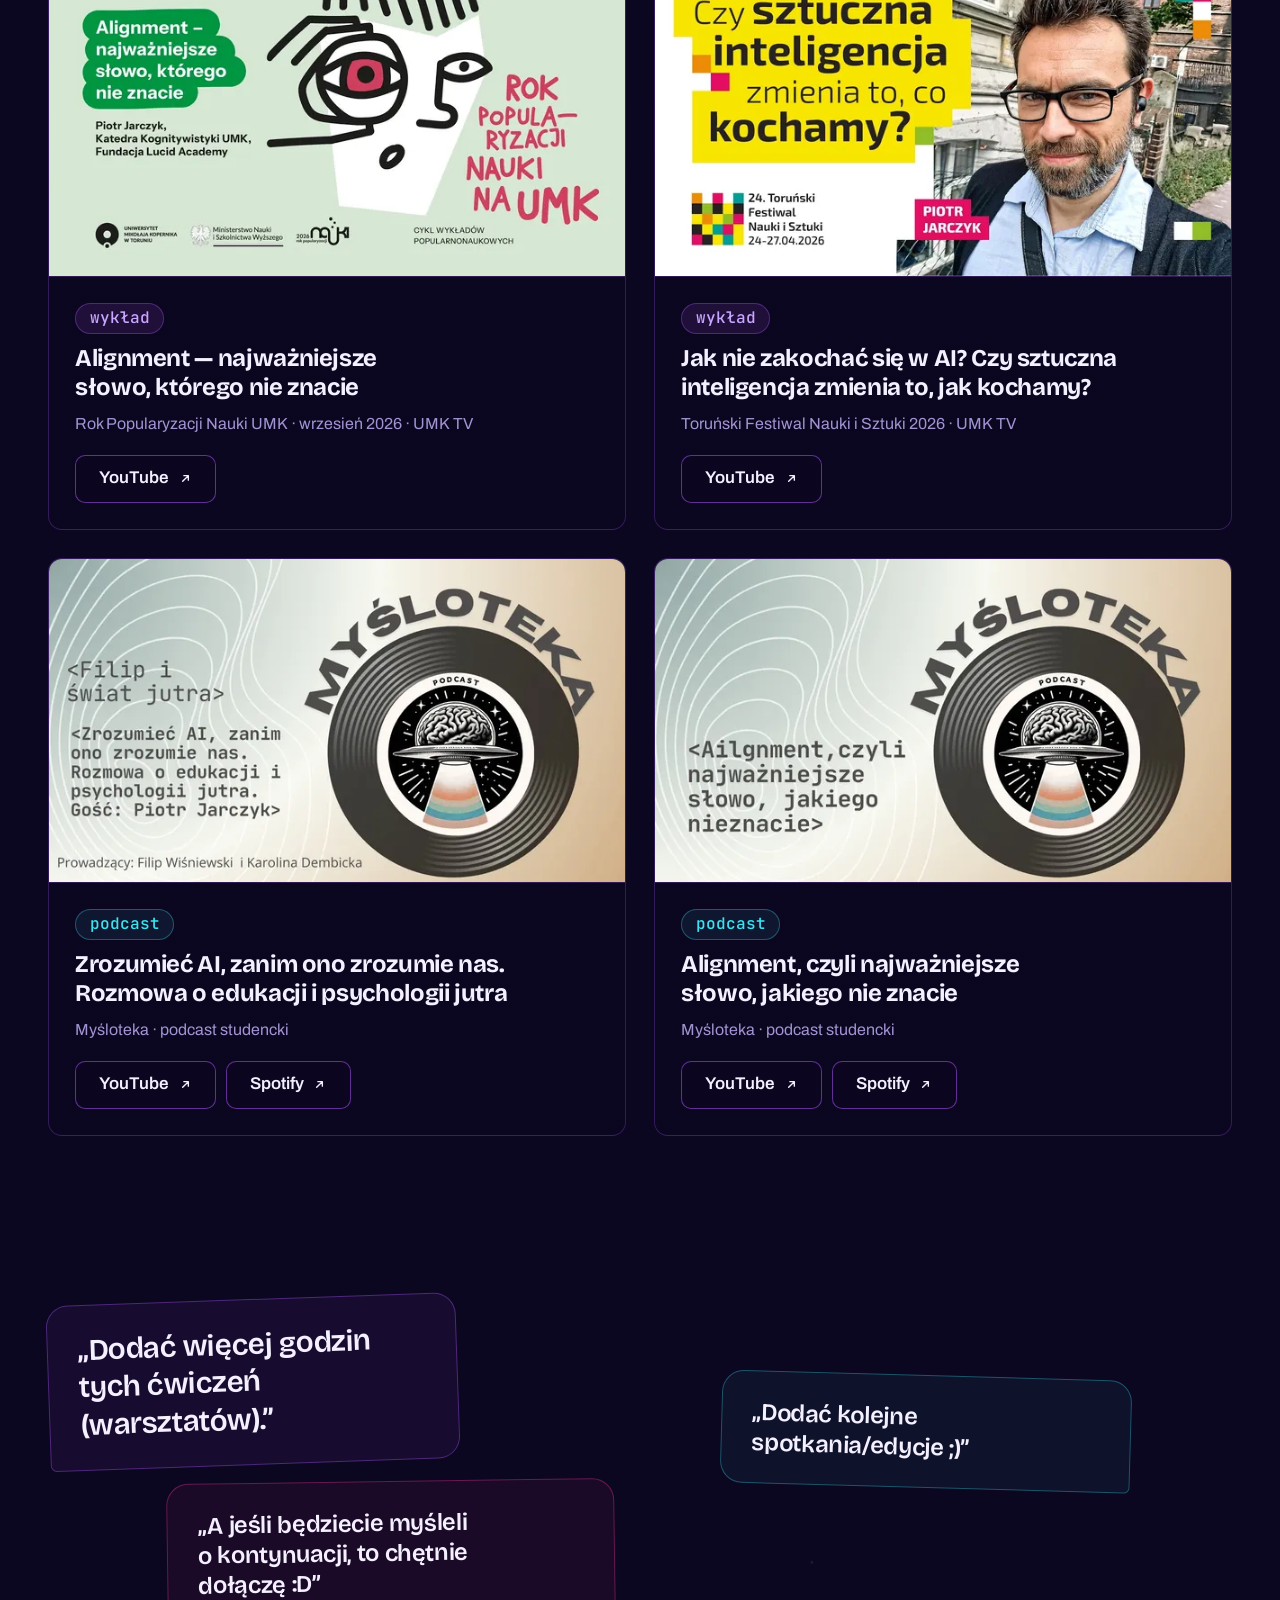
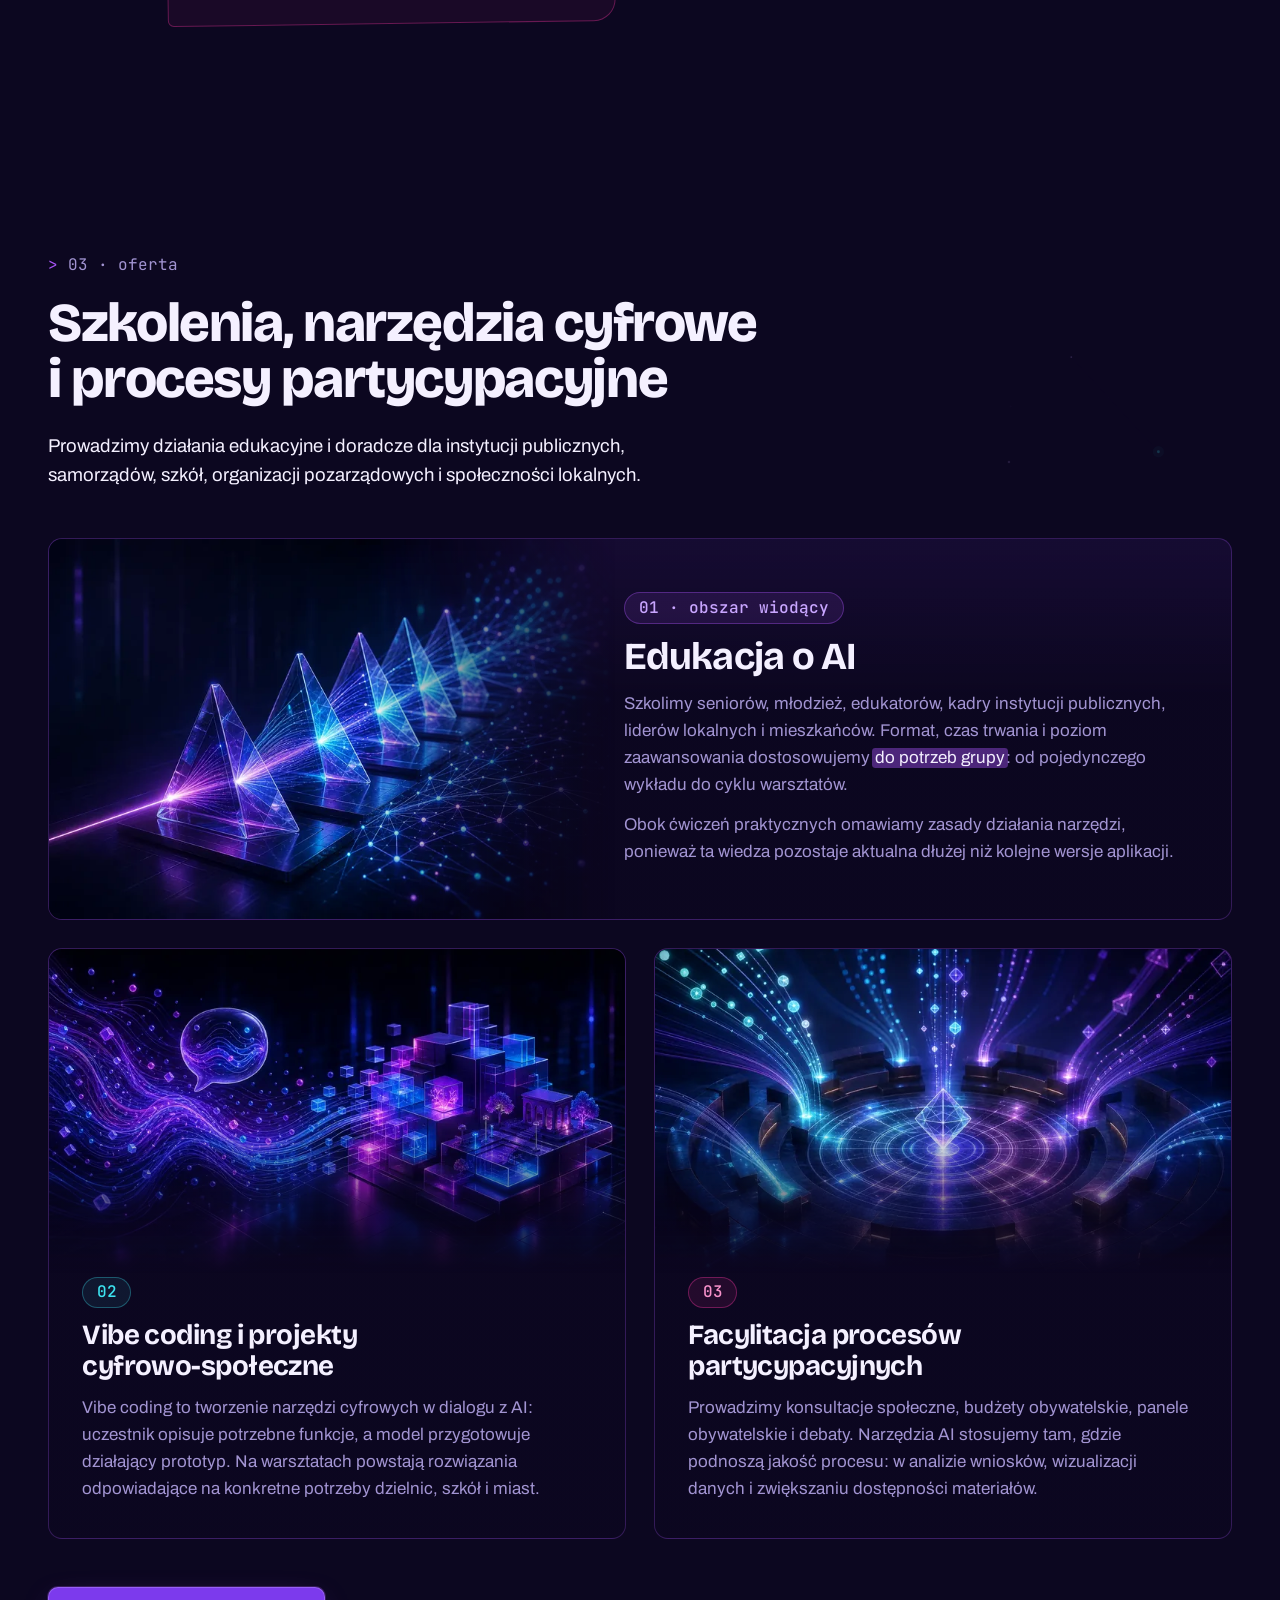
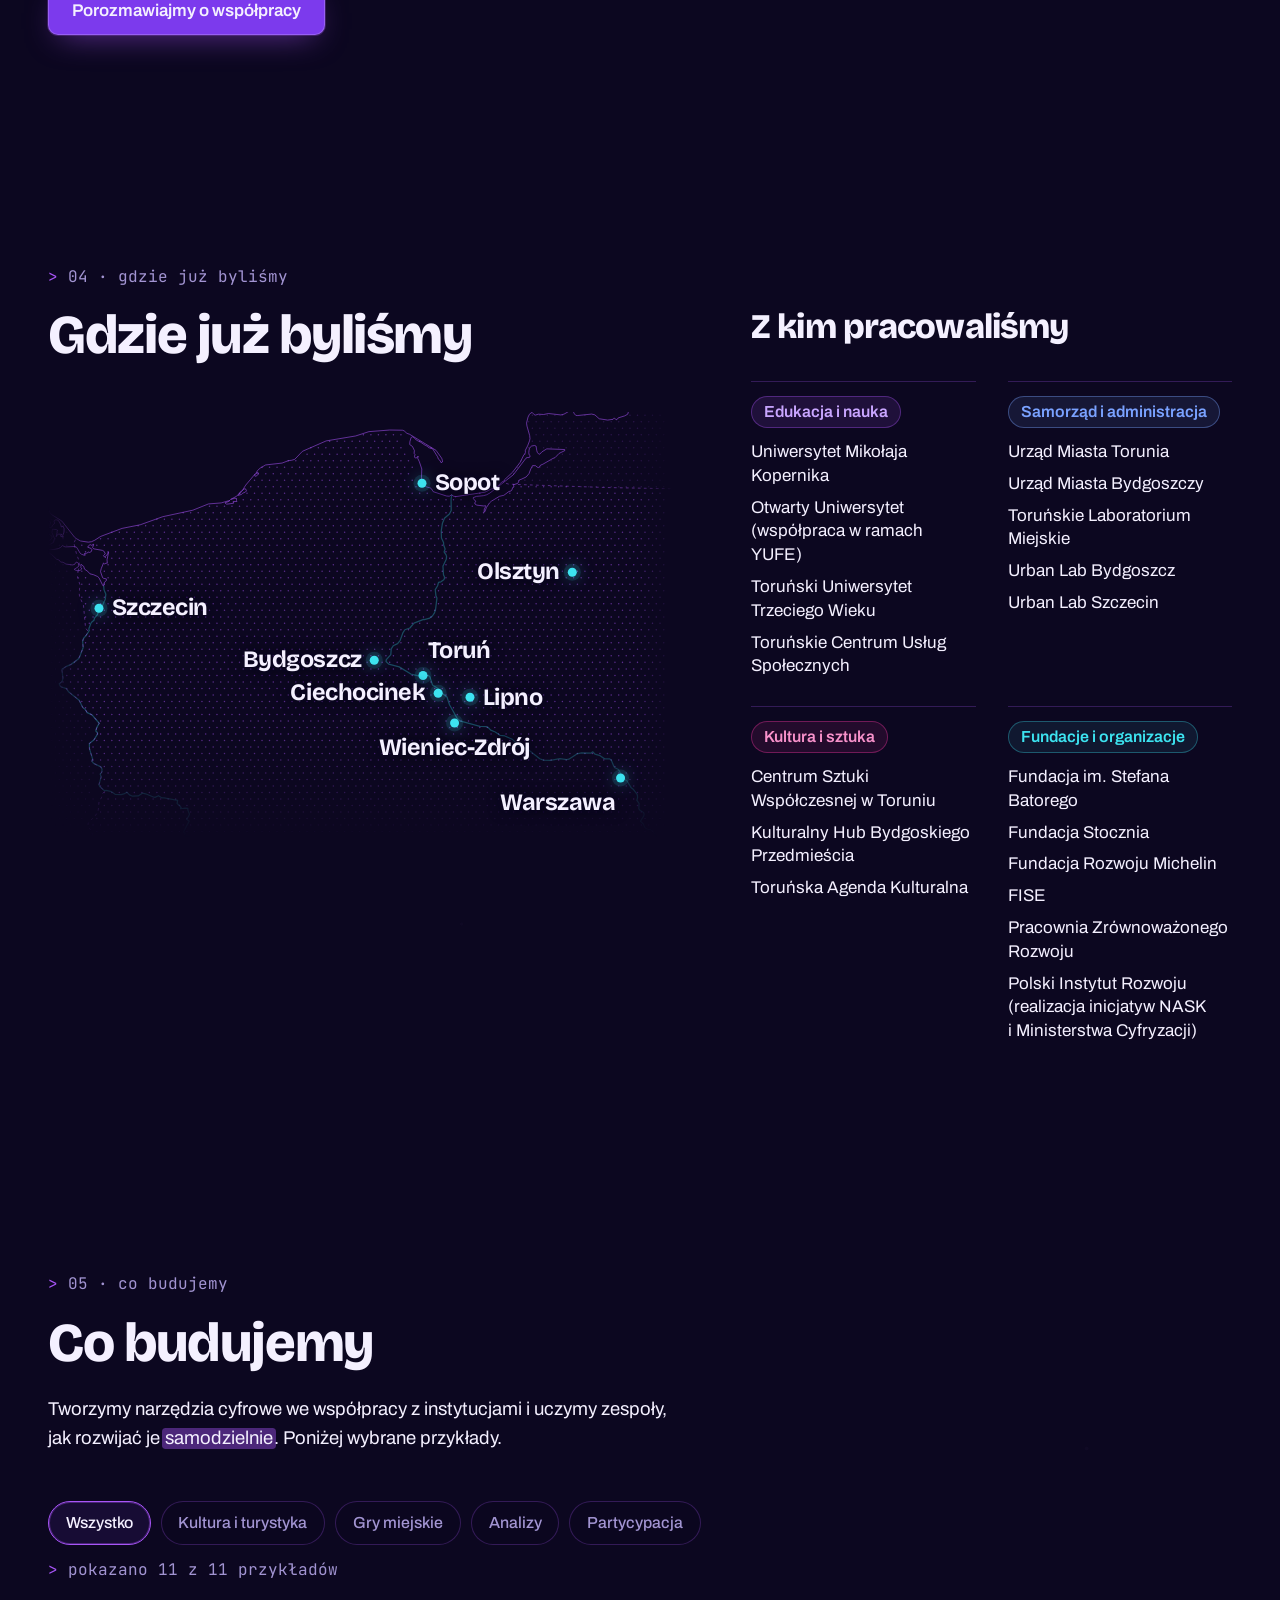
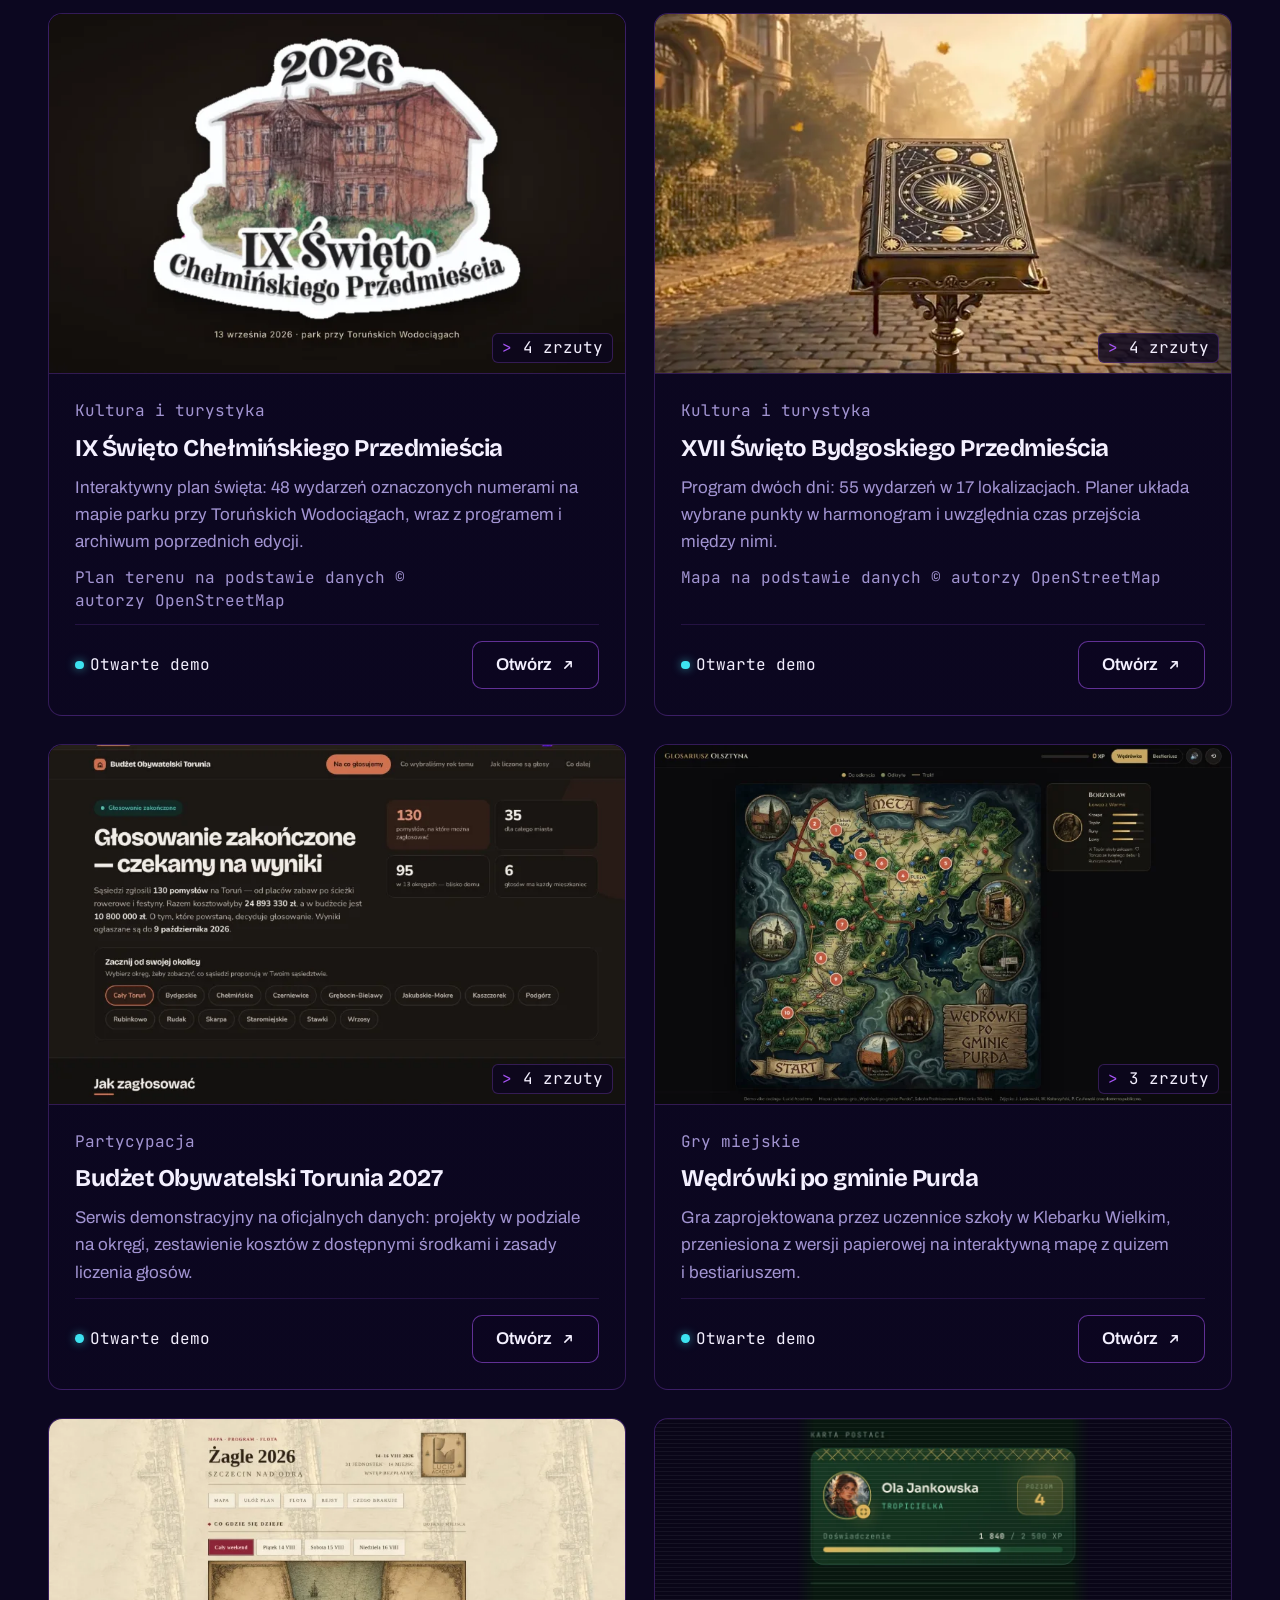
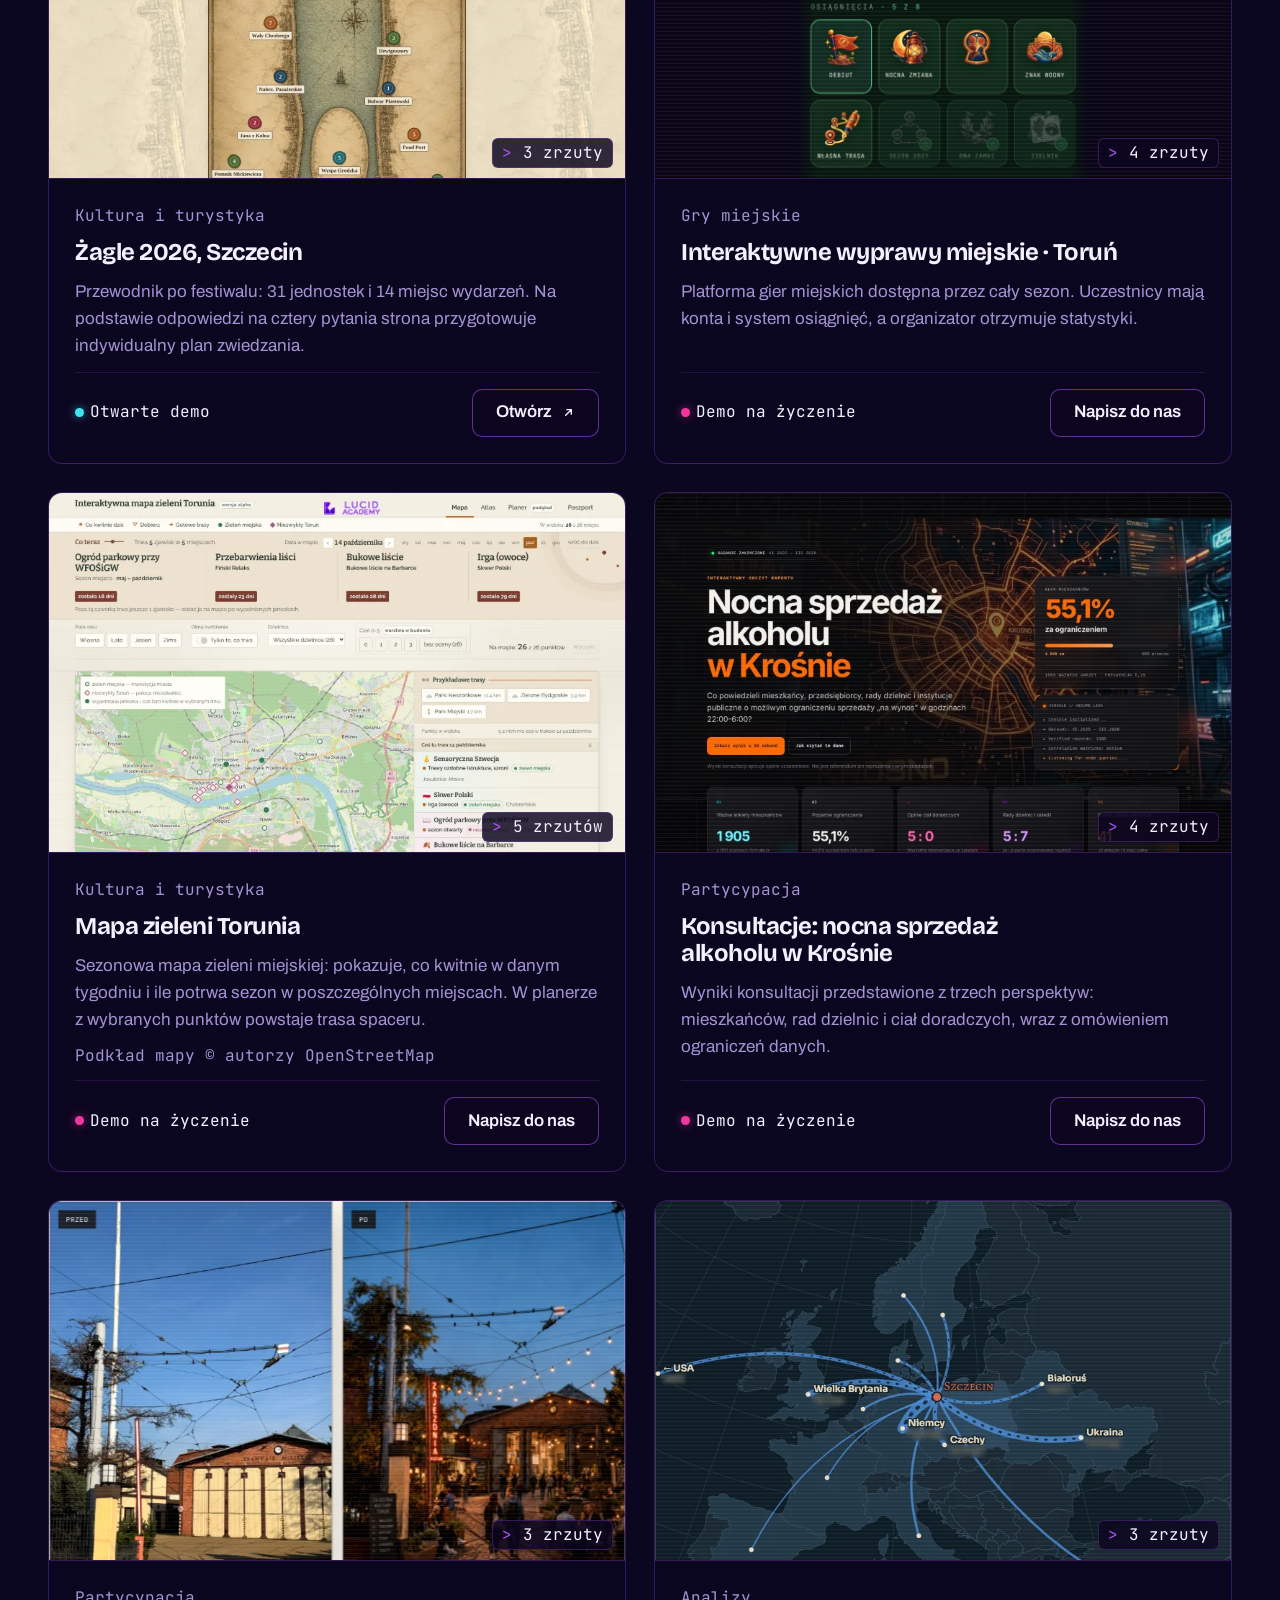
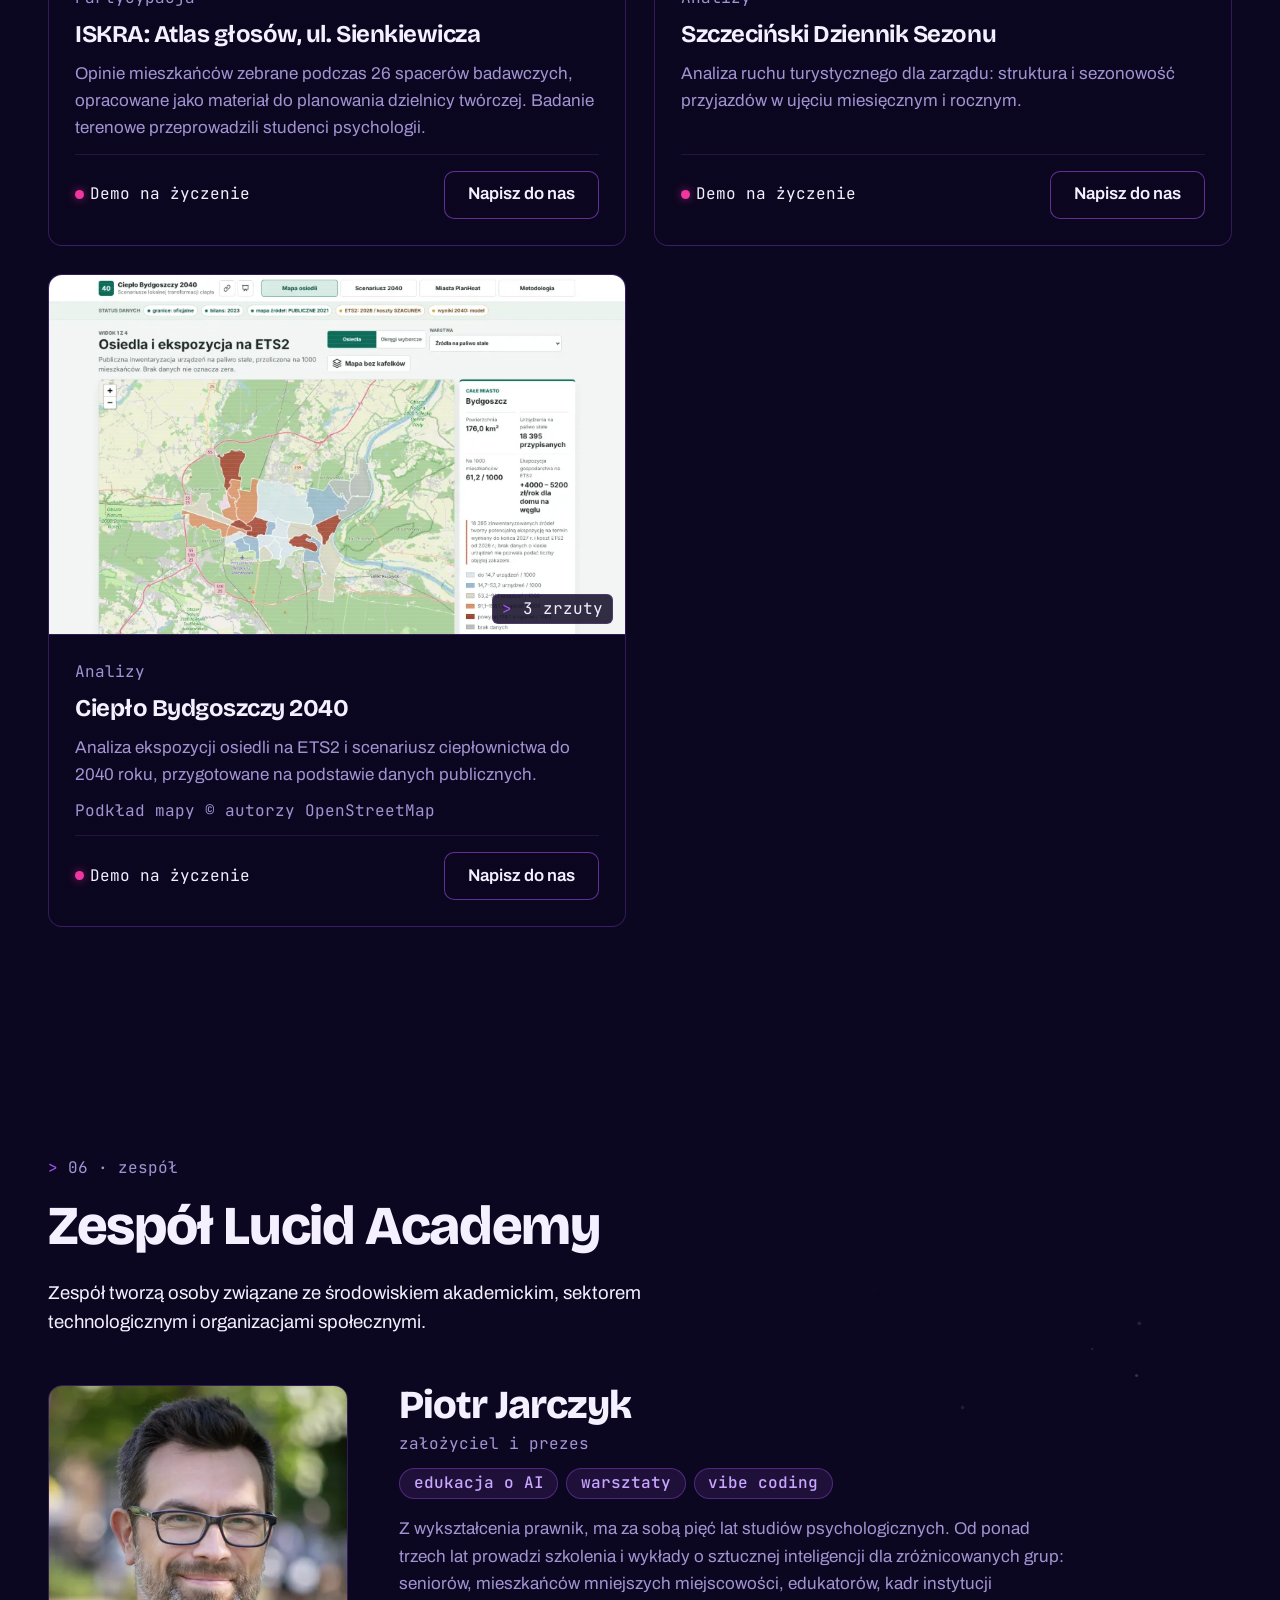
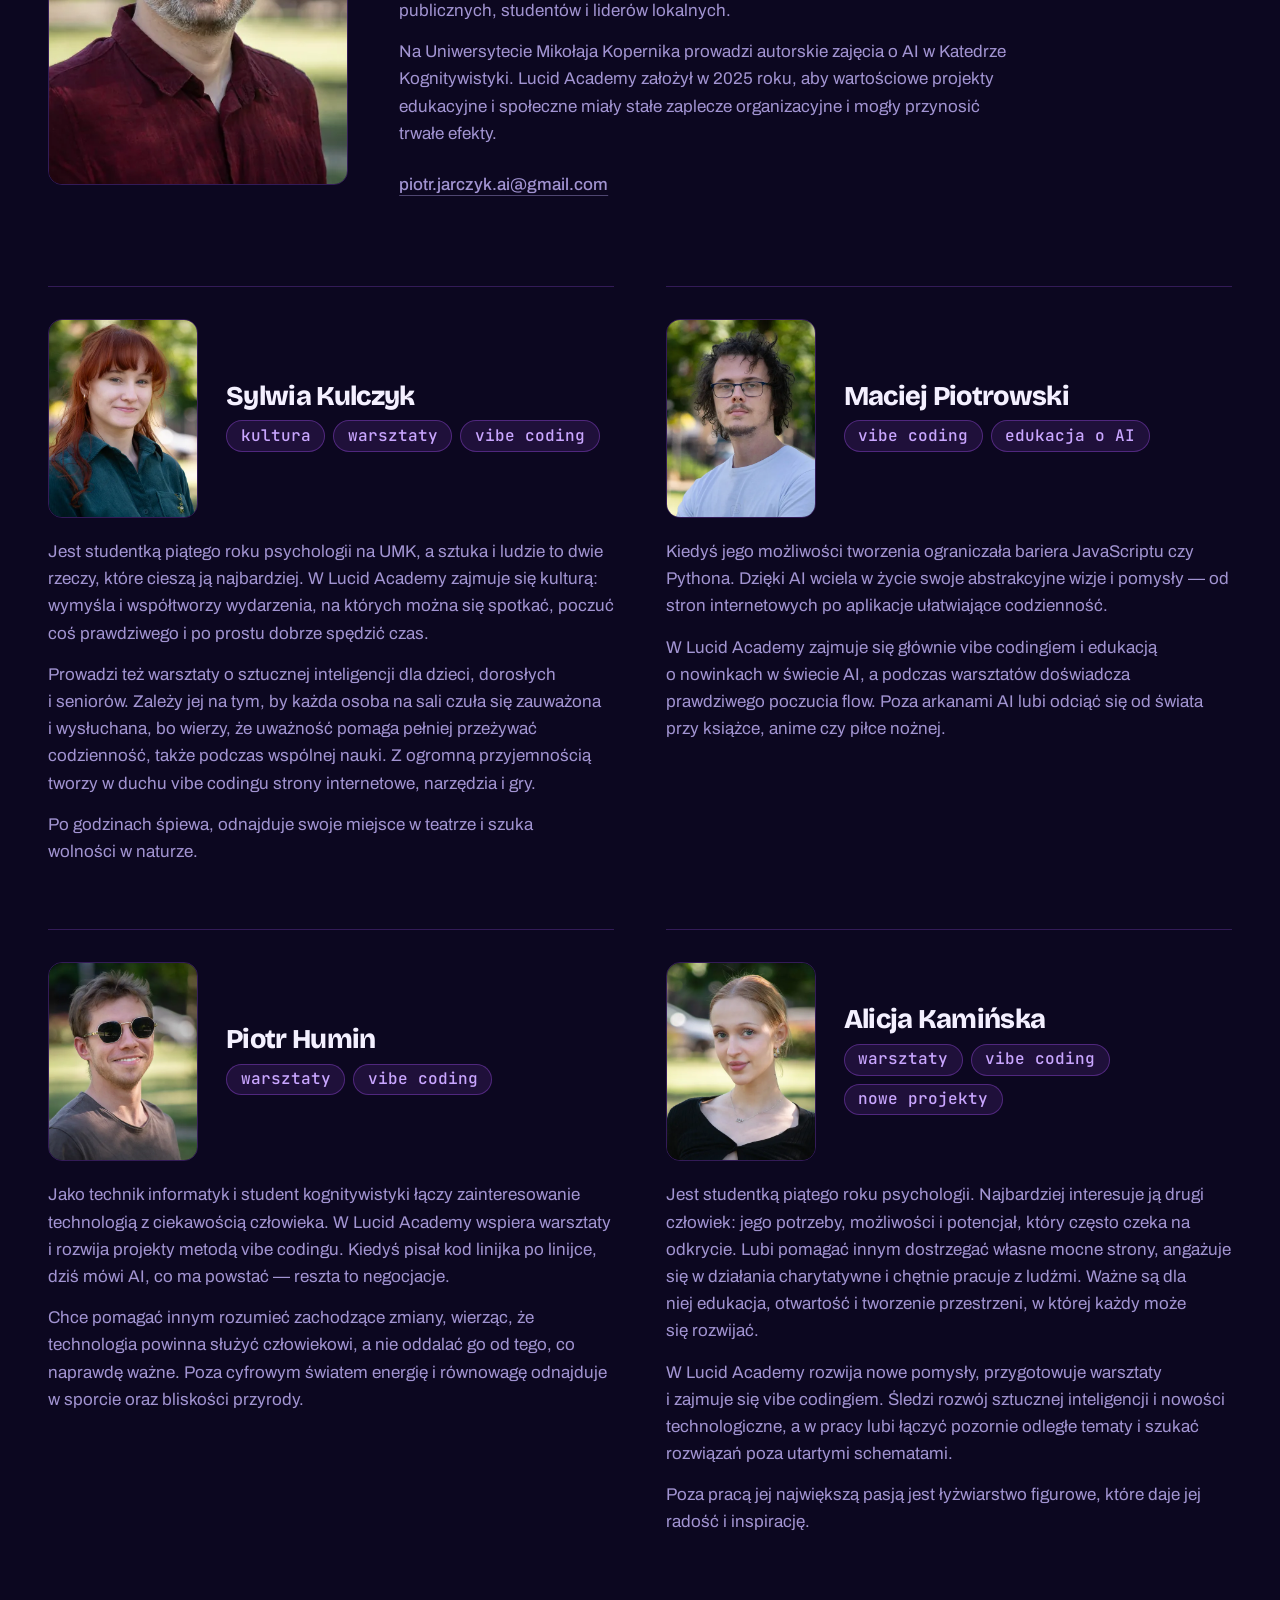
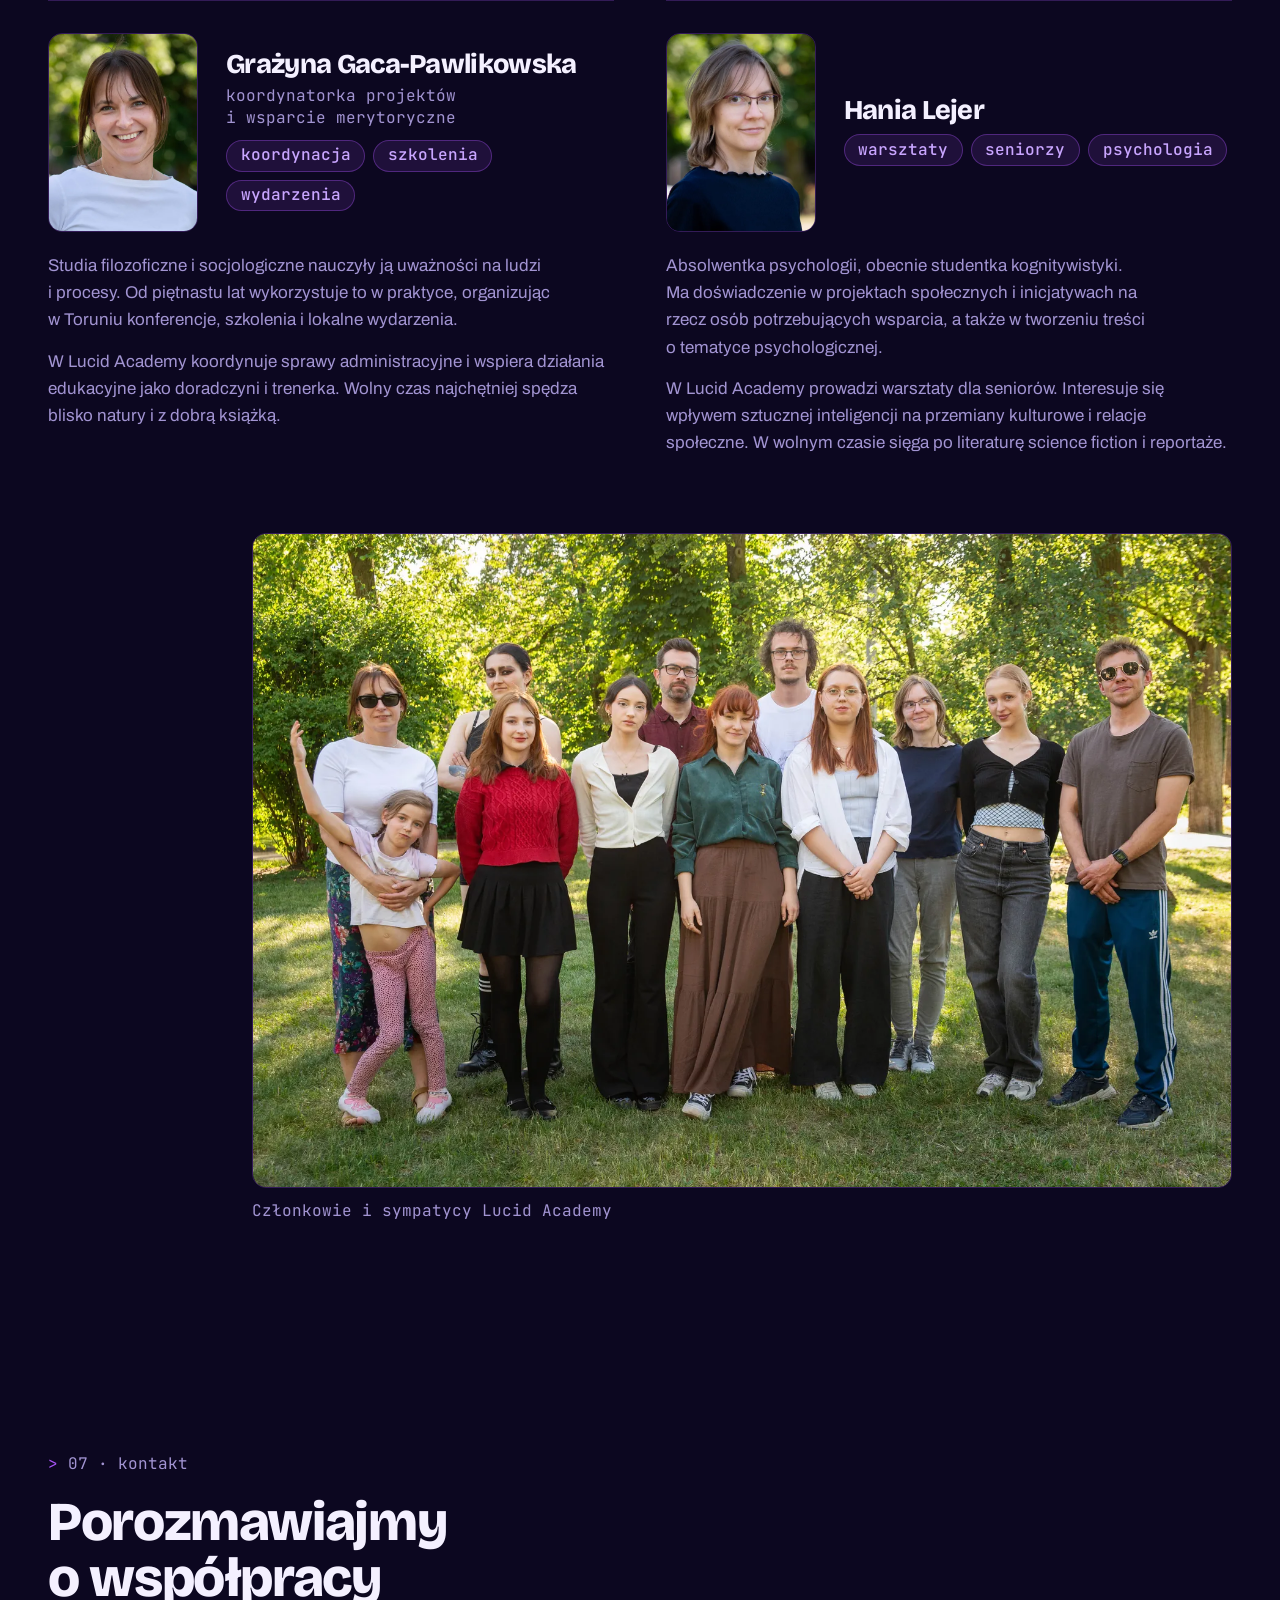
==== commit 24ff15ef: "Zespół: trzy nowe osoby w kartach; mapa: Wieniec-Zdrój Zespół (PL i EN): - Alicja Kamińska, Grażyna " ====
--- a/index.html
+++ b/index.html
@@ -539,8 +539,9 @@
                   <li class="miasto miasto--w-prawo" style="--x: 8.10%; --y: 46.05%; --opoznienie: 330ms" data-lat="53.43018" data-lon="14.55096">Szczecin</li>
                   <li class="miasto miasto--w-prawo" style="--x: 59.69%; --y: 16.69%; --opoznienie: 750ms" data-lat="54.44479" data-lon="18.56849">Sopot</li>
                   <li class="miasto miasto--w-prawo" style="--x: 67.41%; --y: 67.01%; --opoznienie: 800ms" data-lat="52.84739" data-lon="19.17927">Lipno</li>
-                  <li class="miasto miasto--pod-w-lewo" style="--x: 62.37%; --y: 65.90%; --opoznienie: 760ms" data-lat="52.88255" data-lon="18.79069">Ciechocinek</li>
-                  <li class="miasto miasto--w-lewo" style="--x: 91.51%; --y: 85.85%; --opoznienie: 1120ms" data-lat="52.23196" data-lon="21.00672">Warszawa</li>
+                  <li class="miasto miasto--w-lewo" style="--x: 62.37%; --y: 65.90%; --opoznienie: 760ms" data-lat="52.88255" data-lon="18.79069">Ciechocinek</li>
+                  <li class="miasto miasto--pod-w-lewo" style="--x: 91.51%; --y: 85.85%; --opoznienie: 1120ms" data-lat="52.23196" data-lon="21.00672">Warszawa</li>
+                  <li class="miasto miasto--pod" style="--x: 64.93%; --y: 73.01%; --opoznienie: 780ms" data-lat="52.65667" data-lon="18.98833">Wieniec-Zdrój</li>
                 </ul>
               </div>
             </div>
@@ -631,7 +632,7 @@
            06 · ZESPÓŁ
       ========================================================== -->
       <section class="sekcja" id="zespol" aria-labelledby="zespol-tytul">
-        <!-- Miejsce na kolejne osoby w v1.5: nowa osoba = kolejny <article class="osoba"> przed zdjęciem grupowym -->
+        <!-- Miejsce na kolejne osoby w v1.5: nowa osoba = kolejny <article class="osoba osoba--karta"> w .zespol__siatka -->
         <!-- Fragment sieci obok nagłówka (js/neurony.js), tylko na szerokim ekranie -->
         <canvas class="neurony neurony--fragment neurony--naglowek" data-neurony data-neurony-ile="14,22" data-neurony-czas="2600" data-neurony-jasnosc="1.5" aria-hidden="true"></canvas>
         <div class="kontener">
@@ -683,107 +684,238 @@
               </div>
             </article>
 
-            <article class="osoba" data-wejscie>
-              <img
-                class="osoba__zdjecie"
-                src="assets/sylwia-kulczyk-480.webp"
-                srcset="assets/sylwia-kulczyk-480.webp 480w, assets/sylwia-kulczyk-900.webp 900w"
-                sizes="(min-width: 720px) 300px, 240px"
-                alt="Portret Sylwii Kulczyk"
-                width="480"
-                height="640"
-                loading="lazy"
-                decoding="async"
-              />
-              <div class="osoba__opis">
-                <h3 class="osoba__imie">Sylwia Kulczyk</h3>
-                <ul class="osoba__obszary" role="list" aria-label="Obszary">
-                  <li class="znacznik">kultura</li>
-                  <li class="znacznik">warsztaty</li>
-                  <li class="znacznik">vibe coding</li>
-                </ul>
-                <p>
-                  Jest studentką piątego roku psychologii na UMK, a&nbsp;sztuka i&nbsp;ludzie to dwie rzeczy,
-                  które cieszą ją najbardziej. W&nbsp;Lucid Academy zajmuje się kulturą: wymyśla
-                  i&nbsp;współtworzy wydarzenia, na których można się spotkać, poczuć coś prawdziwego
-                  i&nbsp;po prostu dobrze spędzić czas.
-                </p>
-                <p>
-                  Prowadzi też warsztaty o&nbsp;sztucznej inteligencji dla dzieci, dorosłych i&nbsp;seniorów.
-                  Zależy jej na tym, by każda osoba na sali czuła się zauważona i&nbsp;wysłuchana, bo wierzy,
-                  że uważność pomaga pełniej przeżywać codzienność, także podczas wspólnej nauki.
-                  Z&nbsp;ogromną przyjemnością tworzy w&nbsp;duchu vibe codingu strony internetowe,
-                  narzędzia i&nbsp;gry.
-                </p>
-                <p>
-                  Po godzinach śpiewa, odnajduje swoje miejsce w&nbsp;teatrze i&nbsp;szuka wolności
-                  w&nbsp;naturze.
-                </p>
-              </div>
-            </article>
-
-            <article class="osoba" data-wejscie>
-              <img
-                class="osoba__zdjecie"
-                src="assets/maciej-piotrowski-480.webp"
-                srcset="assets/maciej-piotrowski-480.webp 480w, assets/maciej-piotrowski-900.webp 900w"
-                sizes="(min-width: 720px) 300px, 240px"
-                alt="Portret Macieja Piotrowskiego"
-                width="480"
-                height="640"
-                loading="lazy"
-                decoding="async"
-              />
-              <div class="osoba__opis">
-                <h3 class="osoba__imie">Maciej Piotrowski</h3>
-                <ul class="osoba__obszary" role="list" aria-label="Obszary">
-                  <li class="znacznik">vibe coding</li>
-                  <li class="znacznik">edukacja o&nbsp;AI</li>
-                </ul>
-                <p>
-                  Kiedyś jego możliwości tworzenia ograniczała bariera JavaScriptu czy Pythona. Dzięki AI
-                  wciela w&nbsp;życie swoje abstrakcyjne wizje i&nbsp;pomysły&nbsp;— od stron internetowych
-                  po aplikacje ułatwiające codzienność.
-                </p>
-                <p>
-                  W&nbsp;Lucid Academy zajmuje się głównie vibe codingiem i&nbsp;edukacją o&nbsp;nowinkach
-                  w&nbsp;świecie AI, a&nbsp;podczas warsztatów doświadcza prawdziwego poczucia flow. Poza
-                  arkanami AI lubi odciąć się od świata przy książce, anime czy piłce nożnej.
-                </p>
-              </div>
-            </article>
-
-            <article class="osoba" data-wejscie>
-              <img
-                class="osoba__zdjecie"
-                src="assets/piotr-humin-480.webp"
-                srcset="assets/piotr-humin-480.webp 480w, assets/piotr-humin-900.webp 900w"
-                sizes="(min-width: 720px) 300px, 240px"
-                alt="Portret Piotra Humina"
-                width="480"
-                height="640"
-                loading="lazy"
-                decoding="async"
-              />
-              <div class="osoba__opis">
-                <h3 class="osoba__imie">Piotr Humin</h3>
-                <ul class="osoba__obszary" role="list" aria-label="Obszary">
-                  <li class="znacznik">warsztaty</li>
-                  <li class="znacznik">vibe coding</li>
-                </ul>
-                <p>
-                  Jako technik informatyk i&nbsp;student kognitywistyki łączy zainteresowanie technologią
-                  z&nbsp;ciekawością człowieka. W&nbsp;Lucid Academy wspiera warsztaty i&nbsp;rozwija projekty
-                  metodą vibe codingu. Kiedyś pisał kod linijka po linijce, dziś mówi AI, co ma
-                  powstać&nbsp;— reszta to negocjacje.
-                </p>
-                <p>
-                  Chce pomagać innym rozumieć zachodzące zmiany, wierząc, że technologia powinna służyć
-                  człowiekowi, a&nbsp;nie oddalać go od tego, co naprawdę ważne. Poza cyfrowym światem
-                  energię i&nbsp;równowagę odnajduje w&nbsp;sporcie oraz bliskości przyrody.
-                </p>
-              </div>
-            </article>
+            <!-- Pozostałe osoby: karty po dwie w rzędzie na szerokim ekranie -->
+            <div class="zespol__siatka">
+              <article class="osoba osoba--karta" data-wejscie>
+                <div class="osoba__glowka">
+                  <img
+                    class="osoba__zdjecie"
+                    src="assets/sylwia-kulczyk-480.webp"
+                    srcset="assets/sylwia-kulczyk-480.webp 480w, assets/sylwia-kulczyk-900.webp 900w"
+                    sizes="(min-width: 960px) 150px, 112px"
+                    alt="Portret Sylwii Kulczyk"
+                    width="480"
+                    height="640"
+                    loading="lazy"
+                    decoding="async"
+                  />
+                  <div class="osoba__podpis">
+                    <h3 class="osoba__imie">Sylwia Kulczyk</h3>
+                    <ul class="osoba__obszary" role="list" aria-label="Obszary">
+                      <li class="znacznik">kultura</li>
+                      <li class="znacznik">warsztaty</li>
+                      <li class="znacznik">vibe coding</li>
+                    </ul>
+                  </div>
+                </div>
+                <div class="osoba__tekst">
+                  <p>
+                    Jest studentką piątego roku psychologii na UMK, a&nbsp;sztuka i&nbsp;ludzie to dwie rzeczy,
+                    które cieszą ją najbardziej. W&nbsp;Lucid Academy zajmuje się kulturą: wymyśla
+                    i&nbsp;współtworzy wydarzenia, na których można się spotkać, poczuć coś prawdziwego
+                    i&nbsp;po prostu dobrze spędzić czas.
+                  </p>
+                  <p>
+                    Prowadzi też warsztaty o&nbsp;sztucznej inteligencji dla dzieci, dorosłych i&nbsp;seniorów.
+                    Zależy jej na tym, by każda osoba na sali czuła się zauważona i&nbsp;wysłuchana, bo wierzy,
+                    że uważność pomaga pełniej przeżywać codzienność, także podczas wspólnej nauki.
+                    Z&nbsp;ogromną przyjemnością tworzy w&nbsp;duchu vibe codingu strony internetowe, narzędzia
+                    i&nbsp;gry.
+                  </p>
+                  <p>
+                    Po godzinach śpiewa, odnajduje swoje miejsce w&nbsp;teatrze i&nbsp;szuka wolności
+                    w&nbsp;naturze.
+                  </p>
+                </div>
+              </article>
+
+              <article class="osoba osoba--karta" data-wejscie>
+                <div class="osoba__glowka">
+                  <img
+                    class="osoba__zdjecie"
+                    src="assets/maciej-piotrowski-480.webp"
+                    srcset="assets/maciej-piotrowski-480.webp 480w, assets/maciej-piotrowski-900.webp 900w"
+                    sizes="(min-width: 960px) 150px, 112px"
+                    alt="Portret Macieja Piotrowskiego"
+                    width="480"
+                    height="640"
+                    loading="lazy"
+                    decoding="async"
+                  />
+                  <div class="osoba__podpis">
+                    <h3 class="osoba__imie">Maciej Piotrowski</h3>
+                    <ul class="osoba__obszary" role="list" aria-label="Obszary">
+                      <li class="znacznik">vibe coding</li>
+                      <li class="znacznik">edukacja o&nbsp;AI</li>
+                    </ul>
+                  </div>
+                </div>
+                <div class="osoba__tekst">
+                  <p>
+                    Kiedyś jego możliwości tworzenia ograniczała bariera JavaScriptu czy Pythona. Dzięki AI
+                    wciela w&nbsp;życie swoje abstrakcyjne wizje i&nbsp;pomysły&nbsp;— od stron internetowych po
+                    aplikacje ułatwiające codzienność.
+                  </p>
+                  <p>
+                    W&nbsp;Lucid Academy zajmuje się głównie vibe codingiem i&nbsp;edukacją o&nbsp;nowinkach
+                    w&nbsp;świecie AI, a&nbsp;podczas warsztatów doświadcza prawdziwego poczucia flow. Poza
+                    arkanami AI lubi odciąć się od świata przy książce, anime czy piłce nożnej.
+                  </p>
+                </div>
+              </article>
+
+              <article class="osoba osoba--karta" data-wejscie>
+                <div class="osoba__glowka">
+                  <img
+                    class="osoba__zdjecie"
+                    src="assets/piotr-humin-480.webp"
+                    srcset="assets/piotr-humin-480.webp 480w, assets/piotr-humin-900.webp 900w"
+                    sizes="(min-width: 960px) 150px, 112px"
+                    alt="Portret Piotra Humina"
+                    width="480"
+                    height="640"
+                    loading="lazy"
+                    decoding="async"
+                  />
+                  <div class="osoba__podpis">
+                    <h3 class="osoba__imie">Piotr Humin</h3>
+                    <ul class="osoba__obszary" role="list" aria-label="Obszary">
+                      <li class="znacznik">warsztaty</li>
+                      <li class="znacznik">vibe coding</li>
+                    </ul>
+                  </div>
+                </div>
+                <div class="osoba__tekst">
+                  <p>
+                    Jako technik informatyk i&nbsp;student kognitywistyki łączy zainteresowanie technologią
+                    z&nbsp;ciekawością człowieka. W&nbsp;Lucid Academy wspiera warsztaty i&nbsp;rozwija projekty
+                    metodą vibe codingu. Kiedyś pisał kod linijka po linijce, dziś mówi AI, co ma powstać&nbsp;—
+                    reszta to negocjacje.
+                  </p>
+                  <p>
+                    Chce pomagać innym rozumieć zachodzące zmiany, wierząc, że technologia powinna służyć
+                    człowiekowi, a&nbsp;nie oddalać go od tego, co naprawdę ważne. Poza cyfrowym światem energię
+                    i&nbsp;równowagę odnajduje w&nbsp;sporcie oraz bliskości przyrody.
+                  </p>
+                </div>
+              </article>
+
+              <article class="osoba osoba--karta" data-wejscie>
+                <div class="osoba__glowka">
+                  <img
+                    class="osoba__zdjecie"
+                    src="assets/alicja-kaminska-480.webp"
+                    srcset="assets/alicja-kaminska-480.webp 480w, assets/alicja-kaminska-900.webp 900w"
+                    sizes="(min-width: 960px) 150px, 112px"
+                    alt="Portret Alicji Kamińskiej"
+                    width="480"
+                    height="640"
+                    loading="lazy"
+                    decoding="async"
+                  />
+                  <div class="osoba__podpis">
+                    <h3 class="osoba__imie">Alicja Kamińska</h3>
+                    <ul class="osoba__obszary" role="list" aria-label="Obszary">
+                      <li class="znacznik">warsztaty</li>
+                      <li class="znacznik">vibe coding</li>
+                      <li class="znacznik">nowe projekty</li>
+                    </ul>
+                  </div>
+                </div>
+                <div class="osoba__tekst">
+                  <p>
+                    Jest studentką piątego roku psychologii. Najbardziej interesuje ją drugi człowiek: jego
+                    potrzeby, możliwości i&nbsp;potencjał, który często czeka na odkrycie. Lubi pomagać innym
+                    dostrzegać własne mocne strony, angażuje się w&nbsp;działania charytatywne i&nbsp;chętnie
+                    pracuje z&nbsp;ludźmi. Ważne są dla niej edukacja, otwartość i&nbsp;tworzenie przestrzeni,
+                    w&nbsp;której każdy może się rozwijać.
+                  </p>
+                  <p>
+                    W&nbsp;Lucid Academy rozwija nowe pomysły, przygotowuje warsztaty i&nbsp;zajmuje się vibe
+                    codingiem. Śledzi rozwój sztucznej inteligencji i&nbsp;nowości technologiczne,
+                    a&nbsp;w&nbsp;pracy lubi łączyć pozornie odległe tematy i&nbsp;szukać rozwiązań poza
+                    utartymi schematami.
+                  </p>
+                  <p>
+                    Poza pracą jej największą pasją jest łyżwiarstwo figurowe, które daje jej radość
+                    i&nbsp;inspirację.
+                  </p>
+                </div>
+              </article>
+
+              <article class="osoba osoba--karta" data-wejscie>
+                <div class="osoba__glowka">
+                  <img
+                    class="osoba__zdjecie"
+                    src="assets/grazyna-gaca-pawlikowska-480.webp"
+                    srcset="assets/grazyna-gaca-pawlikowska-480.webp 480w, assets/grazyna-gaca-pawlikowska-900.webp 900w"
+                    sizes="(min-width: 960px) 150px, 112px"
+                    alt="Portret Grażyny Gacy-Pawlikowskiej"
+                    width="480"
+                    height="640"
+                    loading="lazy"
+                    decoding="async"
+                  />
+                  <div class="osoba__podpis">
+                    <h3 class="osoba__imie">Grażyna <span class="osoba__nazwisko">Gaca-Pawlikowska</span></h3>
+                    <p class="osoba__rola">koordynatorka projektów i&nbsp;wsparcie merytoryczne</p>
+                    <ul class="osoba__obszary" role="list" aria-label="Obszary">
+                      <li class="znacznik">koordynacja</li>
+                      <li class="znacznik">szkolenia</li>
+                      <li class="znacznik">wydarzenia</li>
+                    </ul>
+                  </div>
+                </div>
+                <div class="osoba__tekst">
+                  <p>
+                    Studia filozoficzne i&nbsp;socjologiczne nauczyły ją uważności na ludzi i&nbsp;procesy. Od
+                    piętnastu lat wykorzystuje to w&nbsp;praktyce, organizując w&nbsp;Toruniu konferencje,
+                    szkolenia i&nbsp;lokalne wydarzenia.
+                  </p>
+                  <p>
+                    W&nbsp;Lucid Academy koordynuje sprawy administracyjne i&nbsp;wspiera działania edukacyjne
+                    jako doradczyni i&nbsp;trenerka. Wolny czas najchętniej spędza blisko natury
+                    i&nbsp;z&nbsp;dobrą książką.
+                  </p>
+                </div>
+              </article>
+
+              <article class="osoba osoba--karta" data-wejscie>
+                <div class="osoba__glowka">
+                  <img
+                    class="osoba__zdjecie"
+                    src="assets/hania-lejer-480.webp"
+                    srcset="assets/hania-lejer-480.webp 480w, assets/hania-lejer-900.webp 900w"
+                    sizes="(min-width: 960px) 150px, 112px"
+                    alt="Portret Hani Lejer"
+                    width="480"
+                    height="640"
+                    loading="lazy"
+                    decoding="async"
+                  />
+                  <div class="osoba__podpis">
+                    <h3 class="osoba__imie">Hania Lejer</h3>
+                    <ul class="osoba__obszary" role="list" aria-label="Obszary">
+                      <li class="znacznik">warsztaty</li>
+                      <li class="znacznik">seniorzy</li>
+                      <li class="znacznik">psychologia</li>
+                    </ul>
+                  </div>
+                </div>
+                <div class="osoba__tekst">
+                  <p>
+                    Absolwentka psychologii, obecnie studentka kognitywistyki. Ma doświadczenie
+                    w&nbsp;projektach społecznych i&nbsp;inicjatywach na rzecz osób potrzebujących wsparcia,
+                    a&nbsp;także w&nbsp;tworzeniu treści o&nbsp;tematyce psychologicznej.
+                  </p>
+                  <p>
+                    W&nbsp;Lucid Academy prowadzi warsztaty dla seniorów. Interesuje się wpływem sztucznej
+                    inteligencji na przemiany kulturowe i&nbsp;relacje społeczne. W&nbsp;wolnym czasie sięga po
+                    literaturę science fiction i&nbsp;reportaże.
+                  </p>
+                </div>
+              </article>
+            </div>
 
             <figure class="zdjecie-grupowe" data-wejscie>
               <img
--- a/css/strona.css
+++ b/css/strona.css
@@ -1530,6 +1530,10 @@
 .miasto--pod-w-lewo { translate: -100% 0; padding-top: var(--odstep); padding-right: calc(var(--odstep) * .4); }
 .miasto--pod-w-lewo::before { right: 0; top: 0; translate: 50% -50%; }
 
+/* Pod punktem, wyśrodkowany: dla miasta, które ma sąsiada tuż obok po obu stronach */
+.miasto--pod { translate: -50% 0; padding-top: var(--odstep); }
+.miasto--pod::before { left: 50%; top: 0; translate: -50% -50%; }
+
 .miasto--w-lewo { translate: -100% -50%; padding-right: var(--odstep); }
 .miasto--w-lewo::before { right: 0; top: 50%; translate: 50% -50%; }
 
@@ -1616,6 +1620,54 @@
   margin: -2px 0 2px;
   padding: 0;
   list-style: none;
+}
+
+/* Pozostałe osoby: założyciel zostaje w szerokim układzie wyżej, reszta w kartach,
+   po dwie w rzędzie na szerokim ekranie. W karcie mniejsze zdjęcie stoi obok imienia
+   i znaczników, a opis idzie pod spodem na całą szerokość karty. */
+.zespol__siatka {
+  display: grid;
+  gap: clamp(40px, 5vw, 64px) clamp(28px, 4vw, 64px);
+  align-items: start;
+}
+@media (min-width: 960px) {
+  .zespol__siatka { grid-template-columns: repeat(2, minmax(0, 1fr)); }
+}
+
+.osoba--karta {
+  display: flex;
+  flex-direction: column;
+  gap: 20px;
+  padding-top: clamp(24px, 3vw, 32px);
+  border-top: 1px solid var(--line);
+}
+.osoba__glowka {
+  display: grid;
+  grid-template-columns: 112px minmax(0, 1fr);
+  gap: clamp(16px, 2.5vw, 28px);
+  align-items: center;
+}
+@media (min-width: 960px) {
+  .osoba__glowka { grid-template-columns: 150px minmax(0, 1fr); }
+}
+.osoba--karta .osoba__zdjecie { width: 100%; }
+.osoba__podpis {
+  display: flex;
+  flex-direction: column;
+  align-items: flex-start;
+  gap: 12px;
+  min-width: 0;
+}
+.osoba--karta .osoba__imie { font-size: clamp(1.5rem, .9rem + 1vw, 2rem); }
+/* Nazwisko dwuczłonowe w jednej linii, gdy kolumna je mieści (poniżej 380 px
+   łamie się na łączniku, żeby nie wyjść poza kartę) */
+@media (min-width: 380px) {
+  .osoba__nazwisko { white-space: nowrap; }
+}
+.osoba__tekst {
+  display: grid;
+  gap: 14px;
+  max-width: 40em;
 }
 
 .zdjecie-grupowe { margin: 0; }
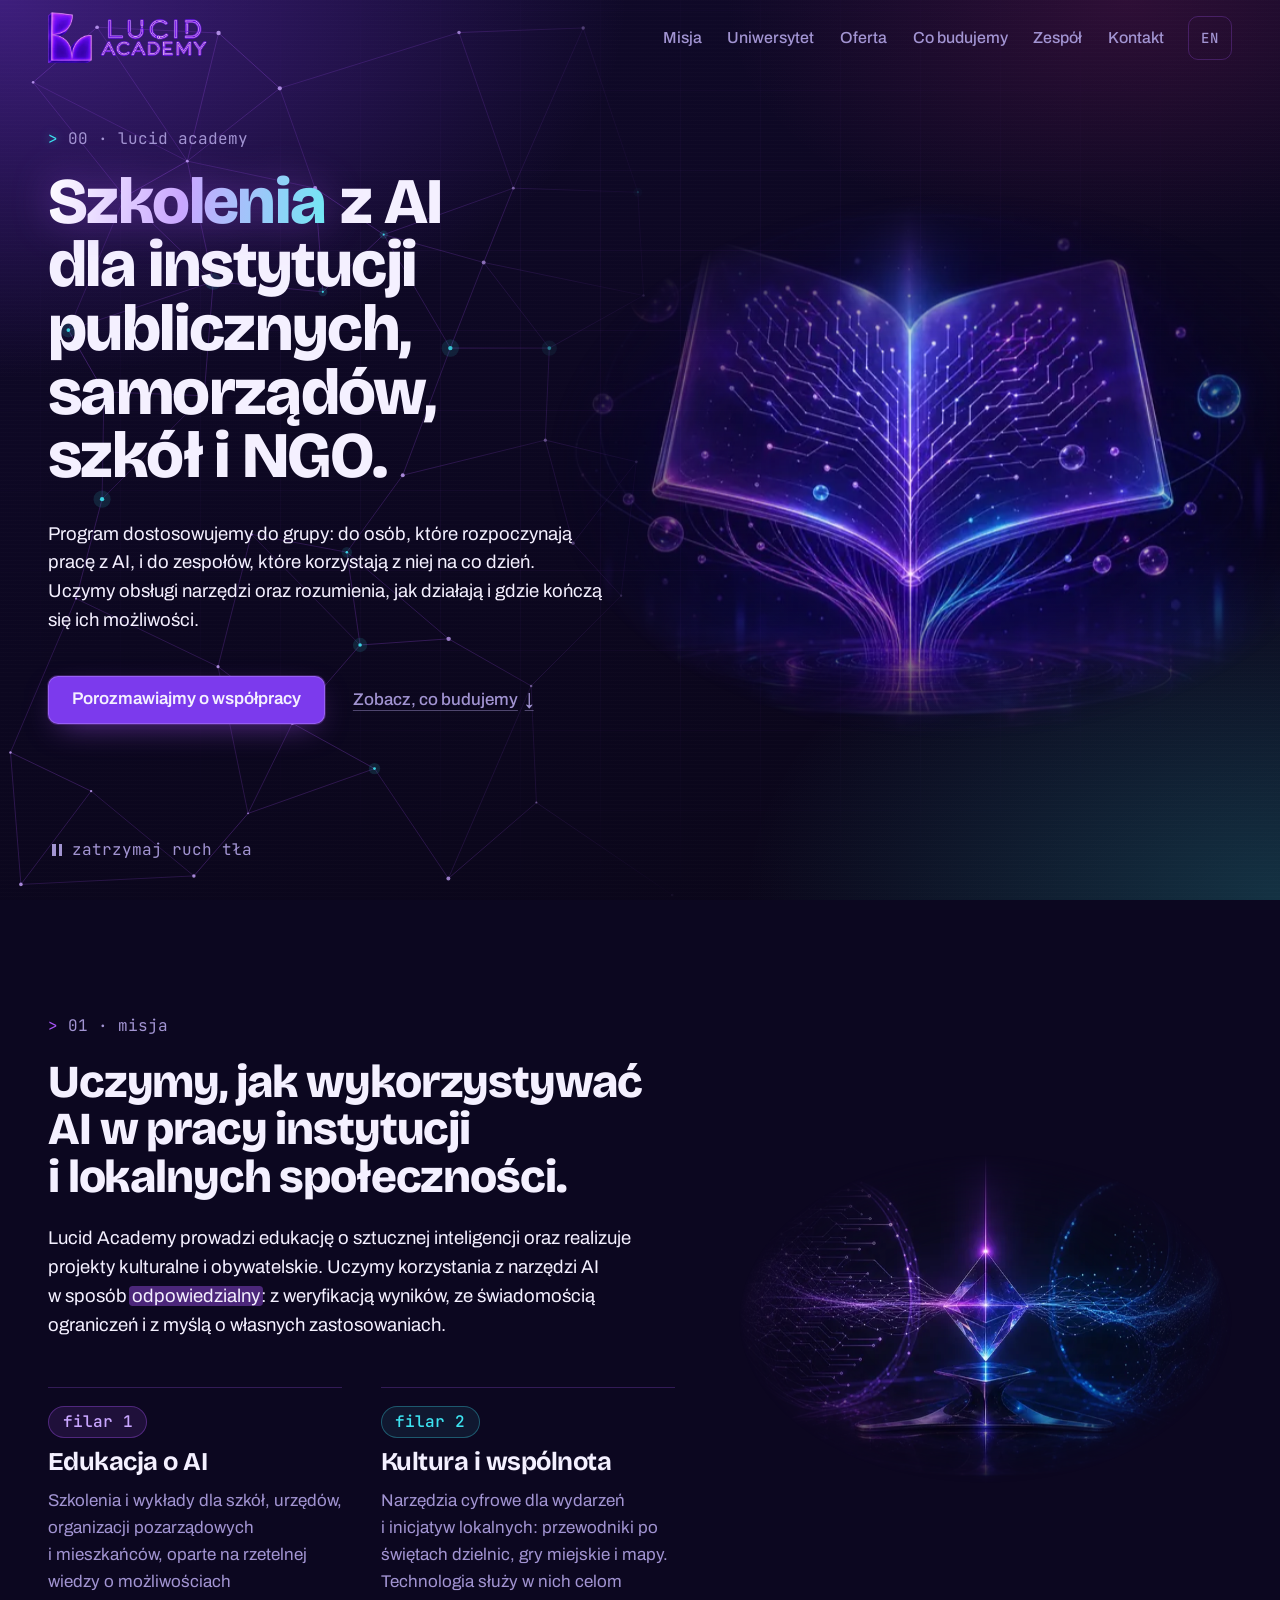
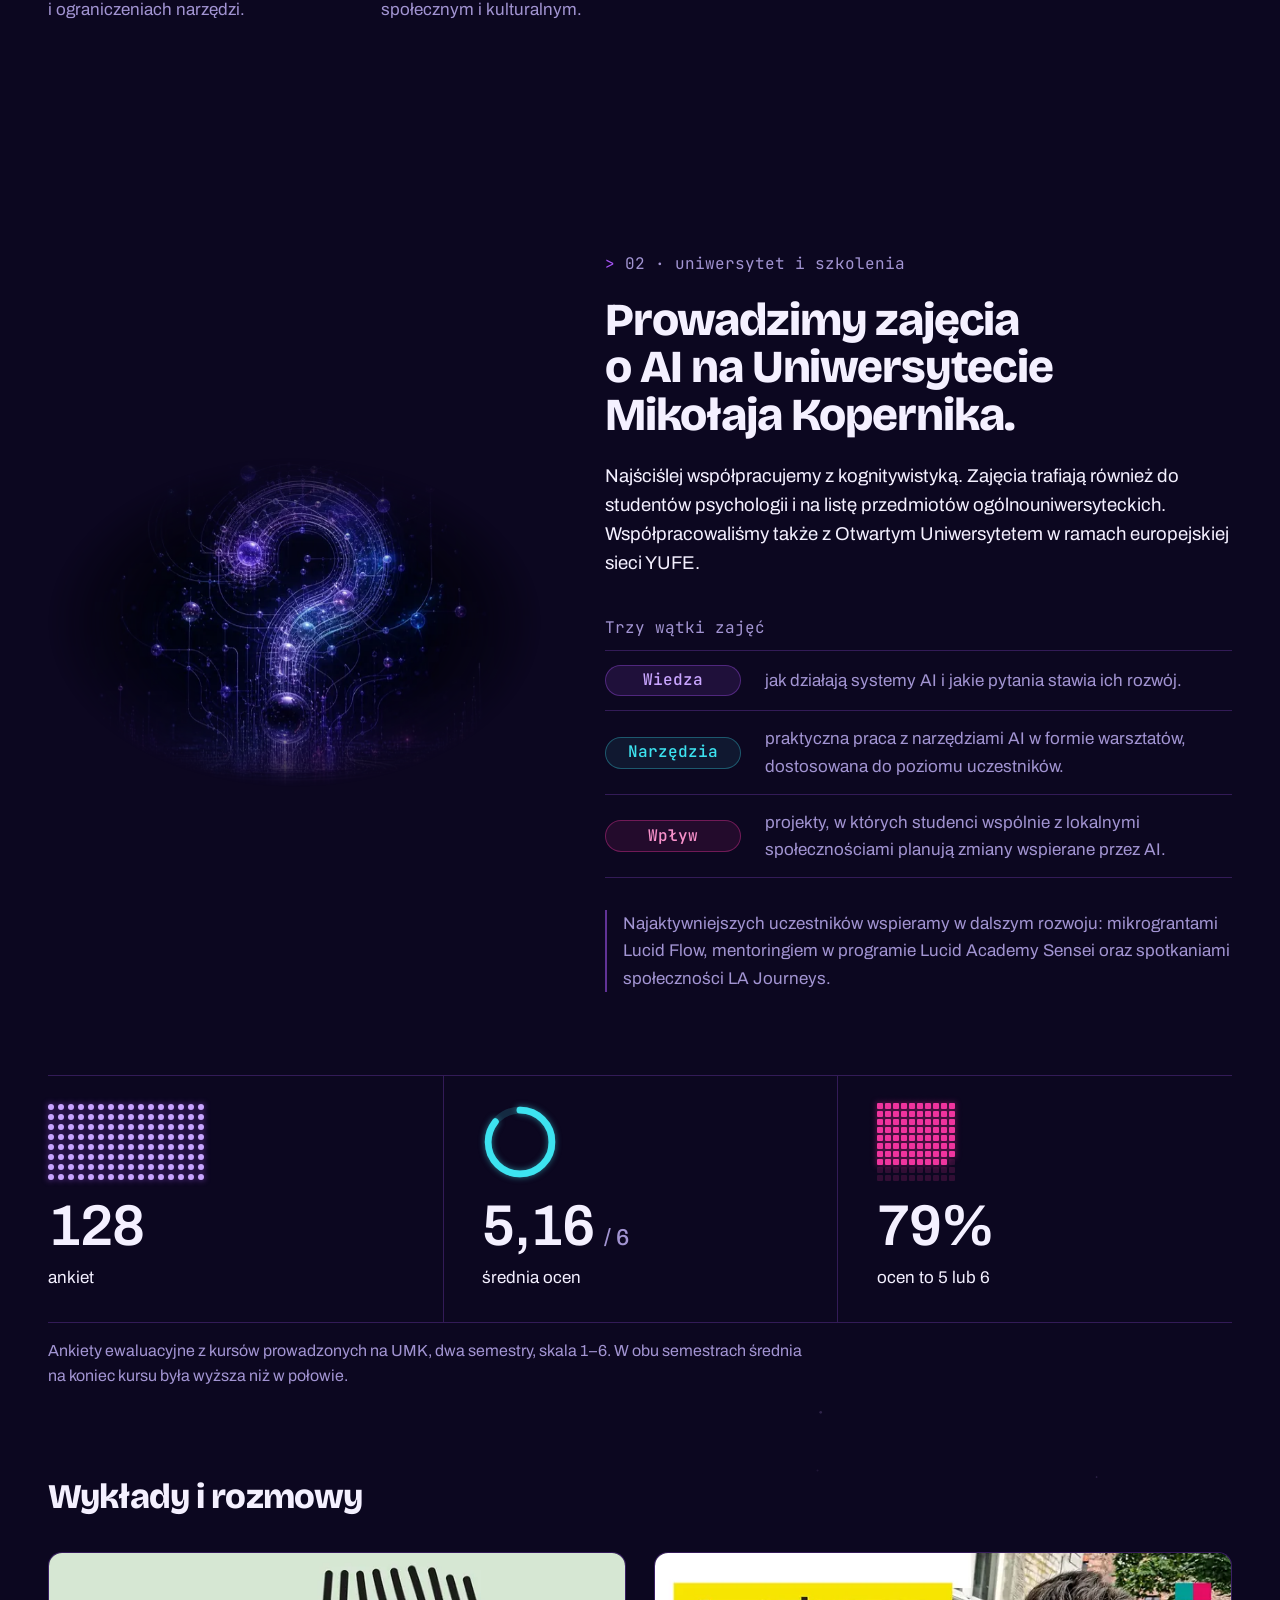
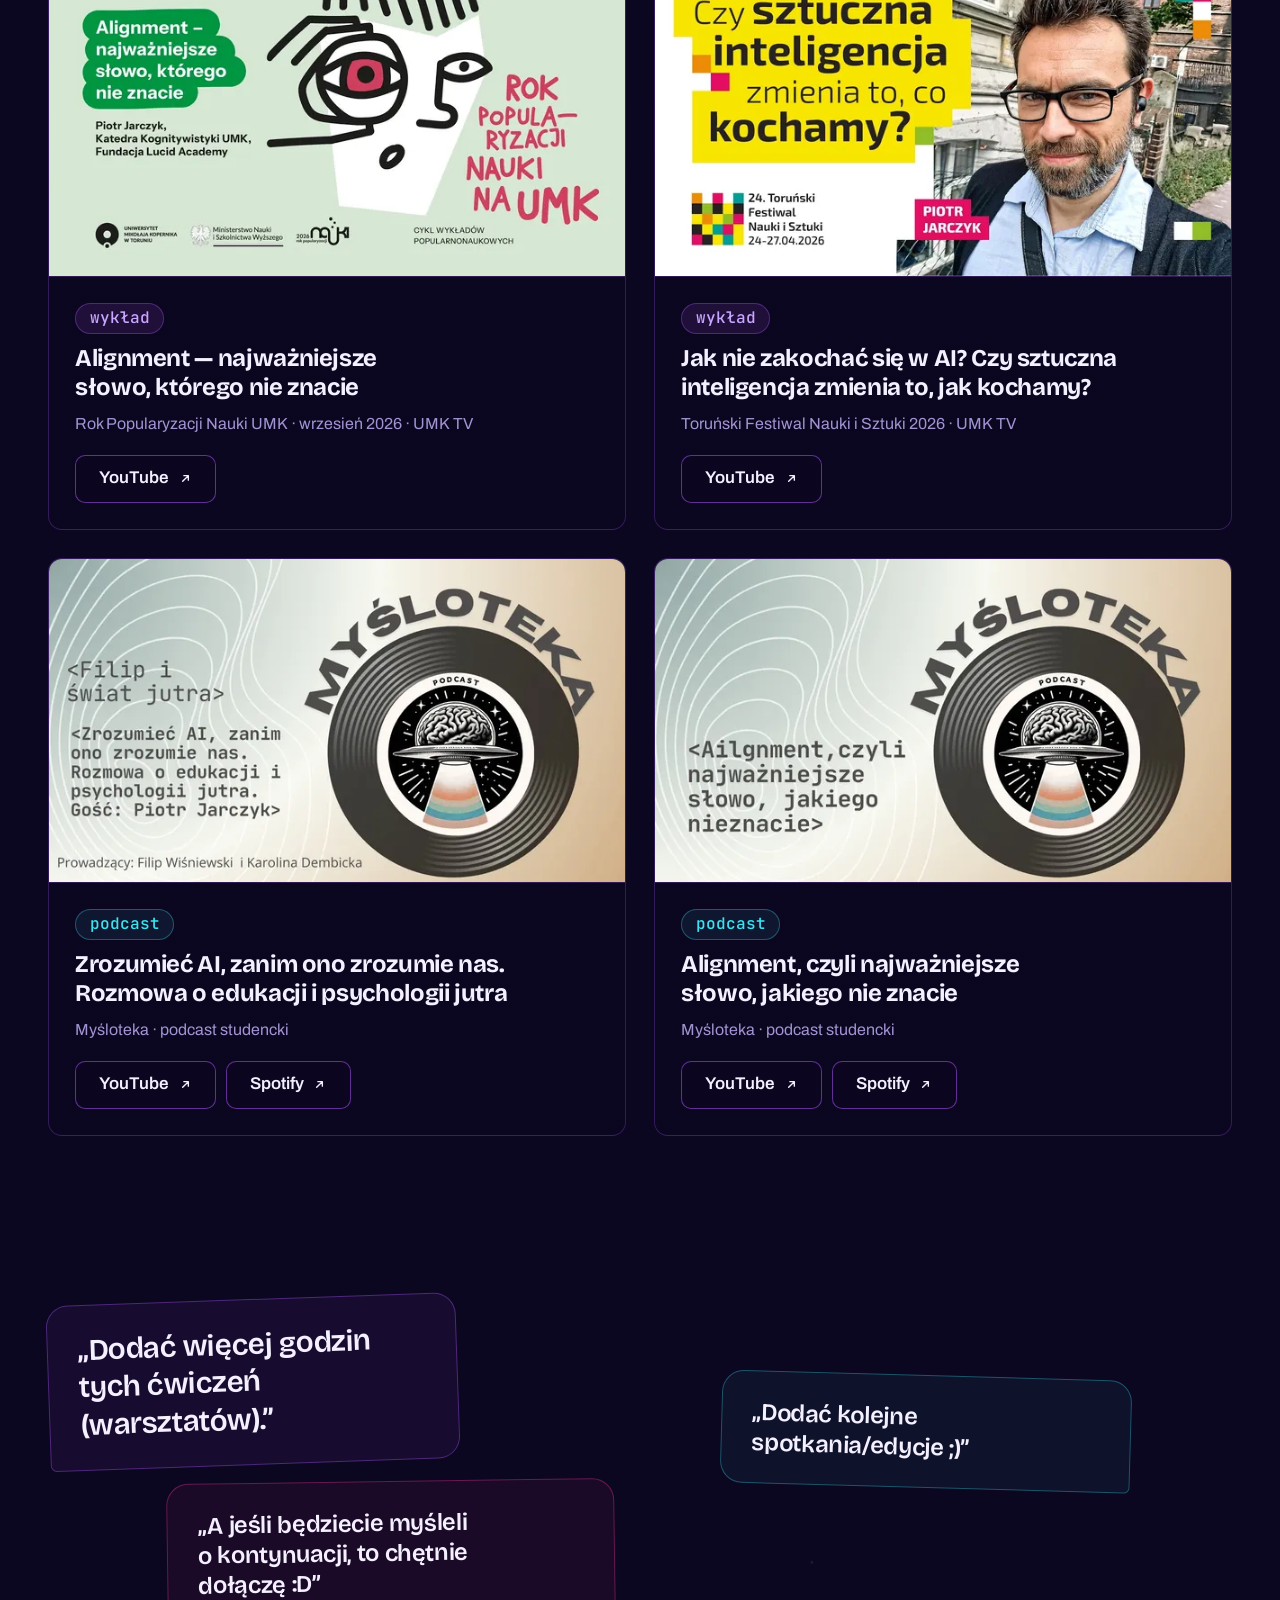
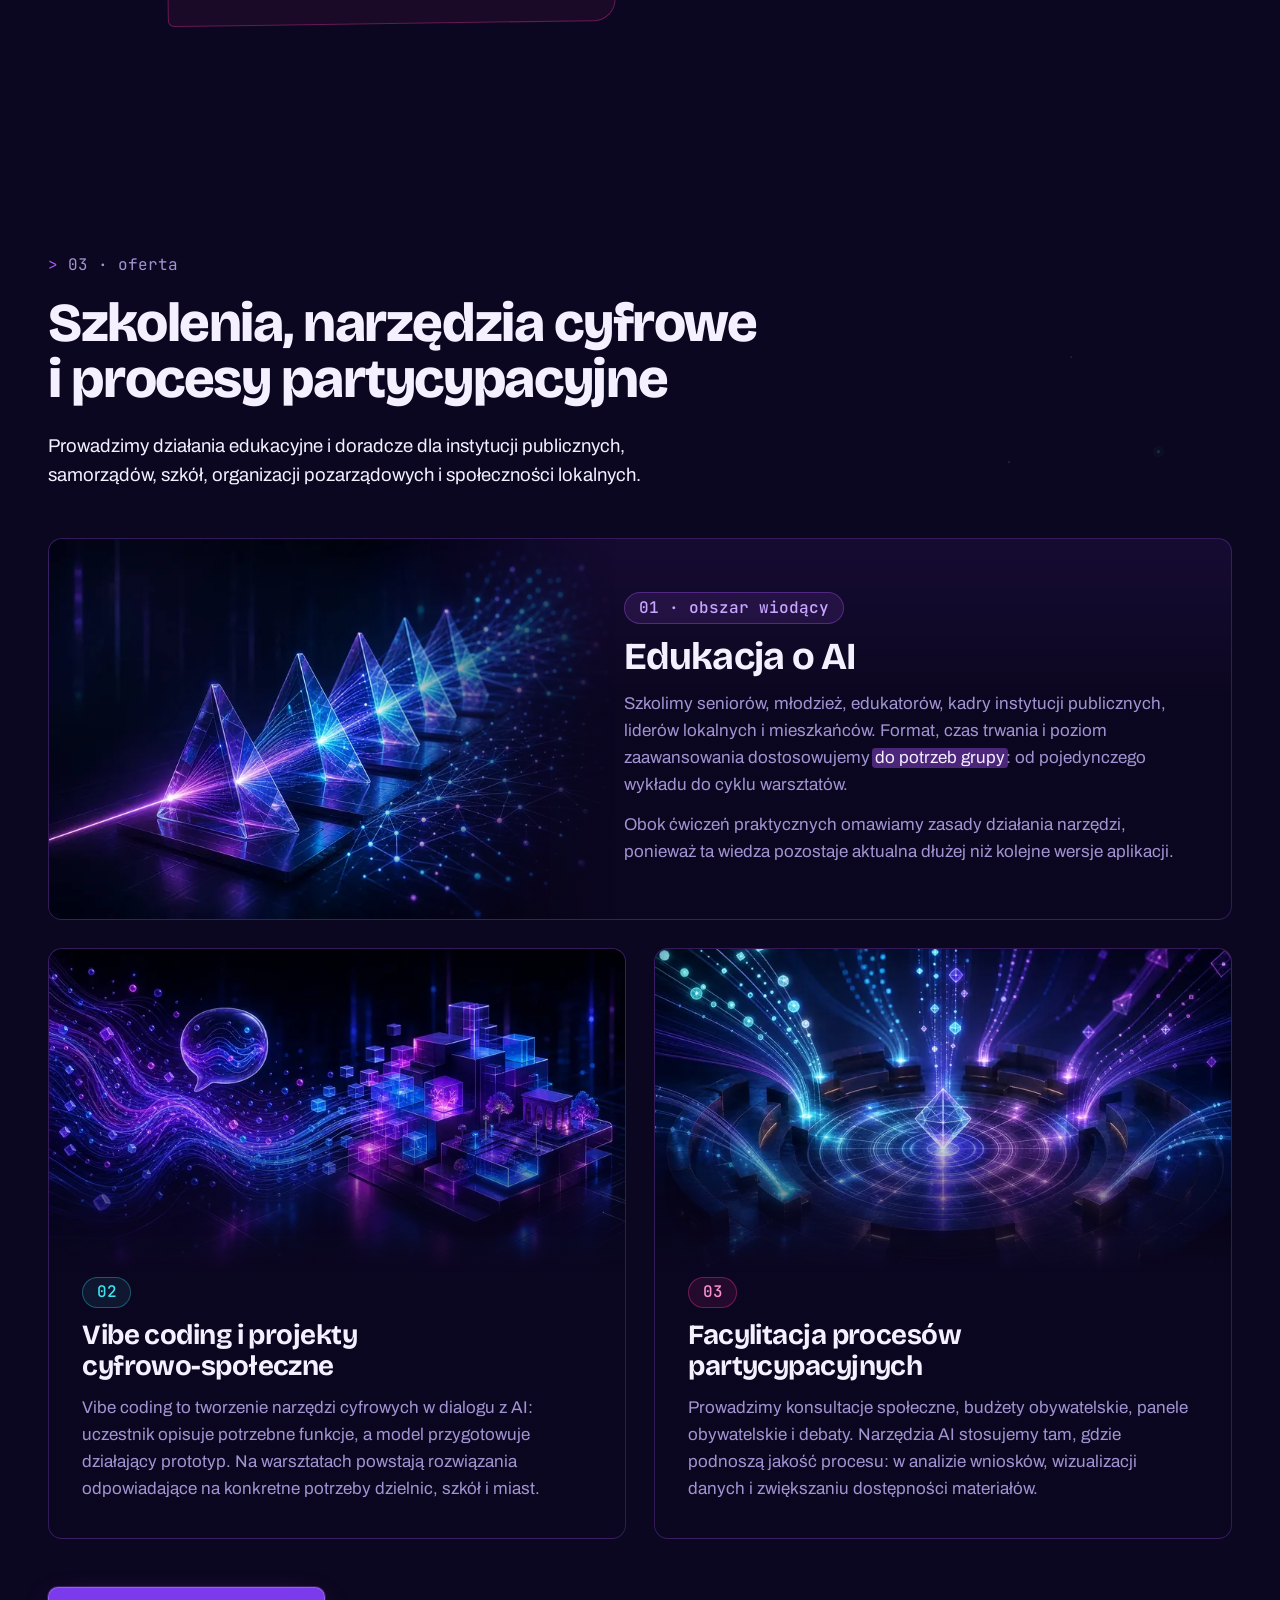
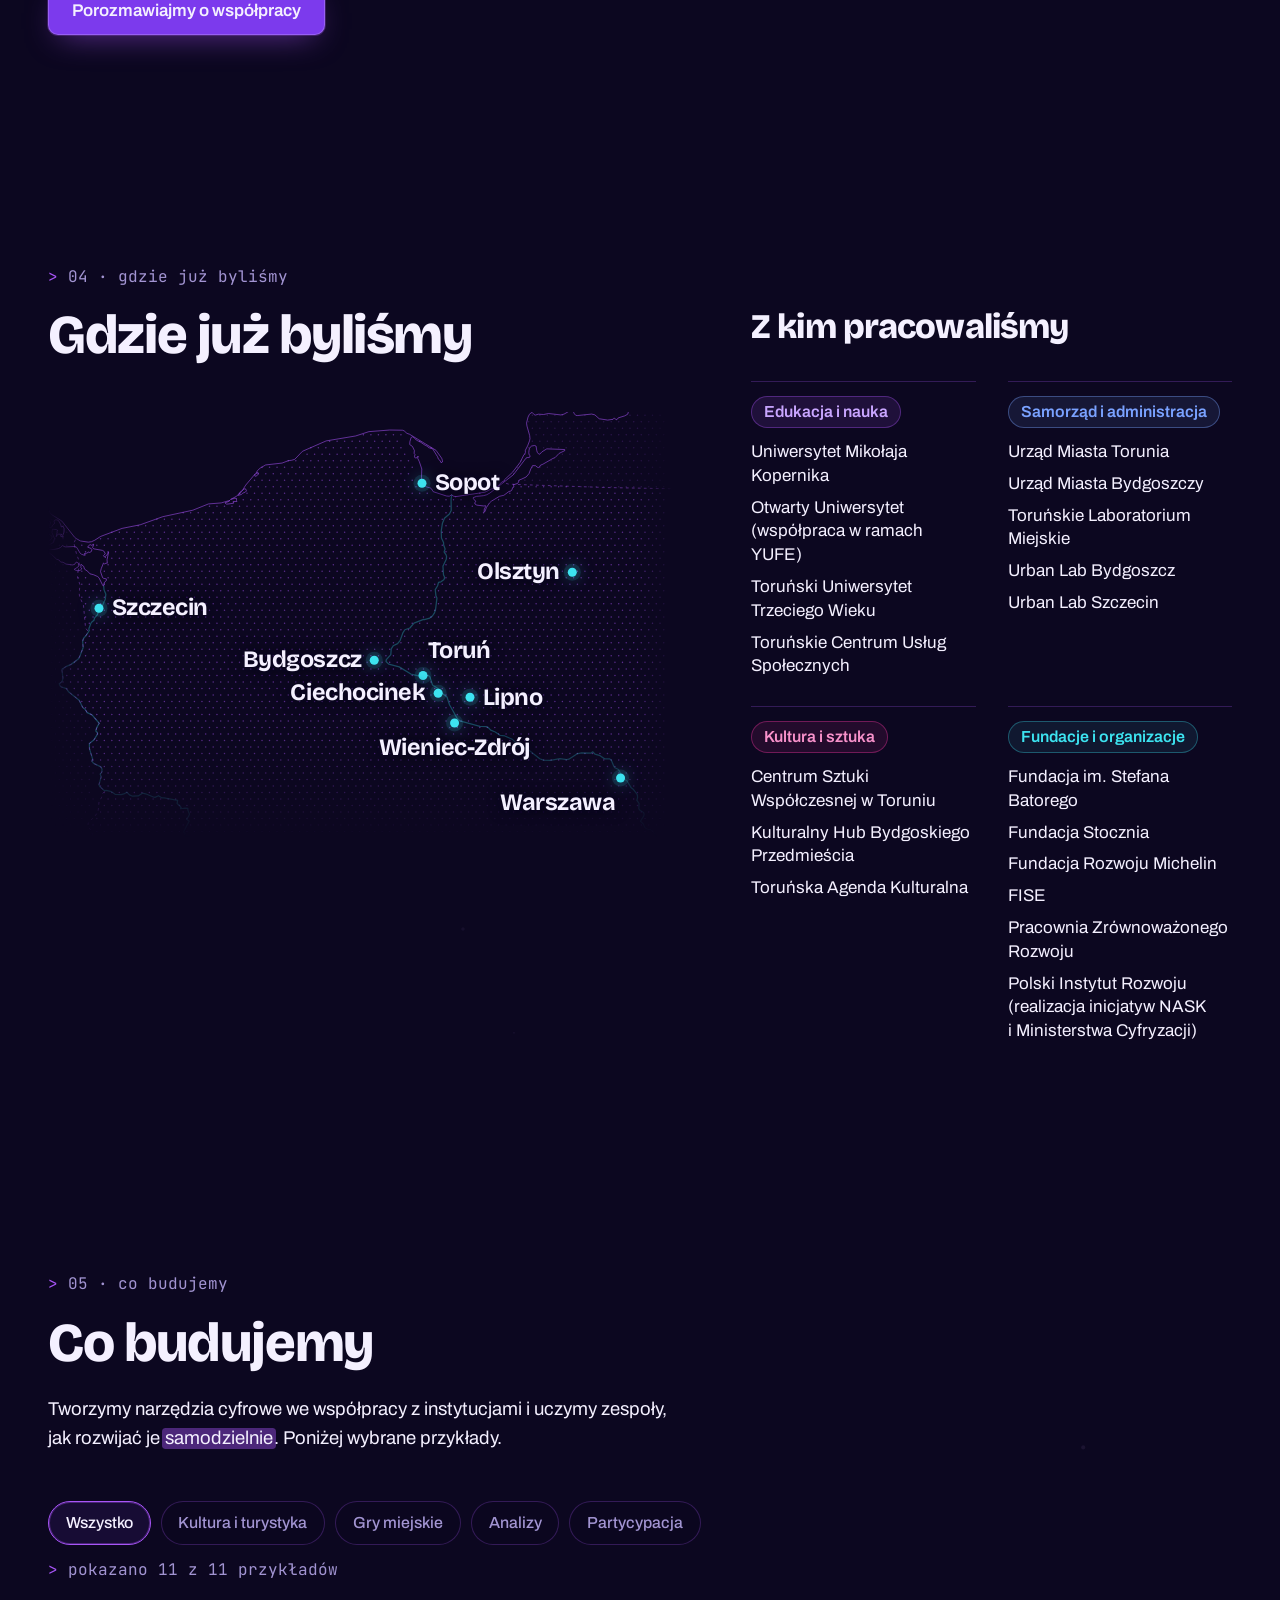
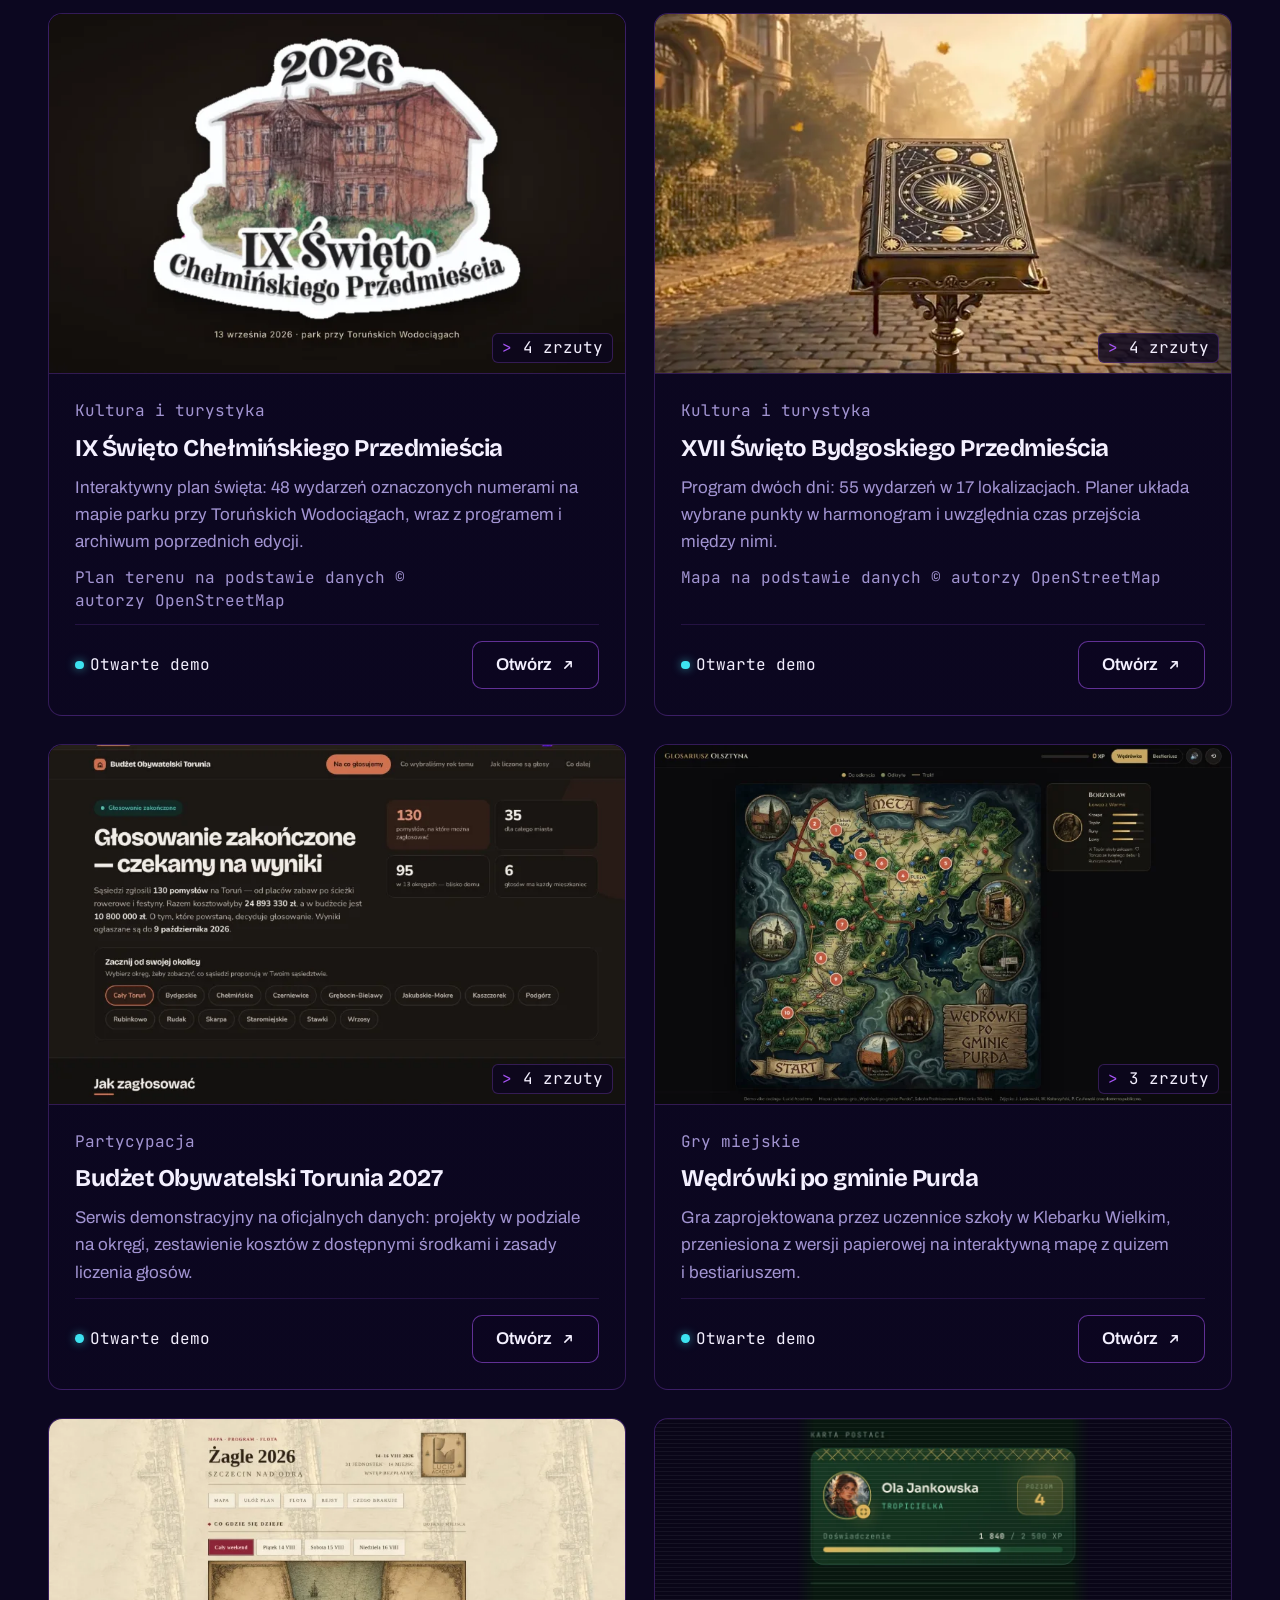
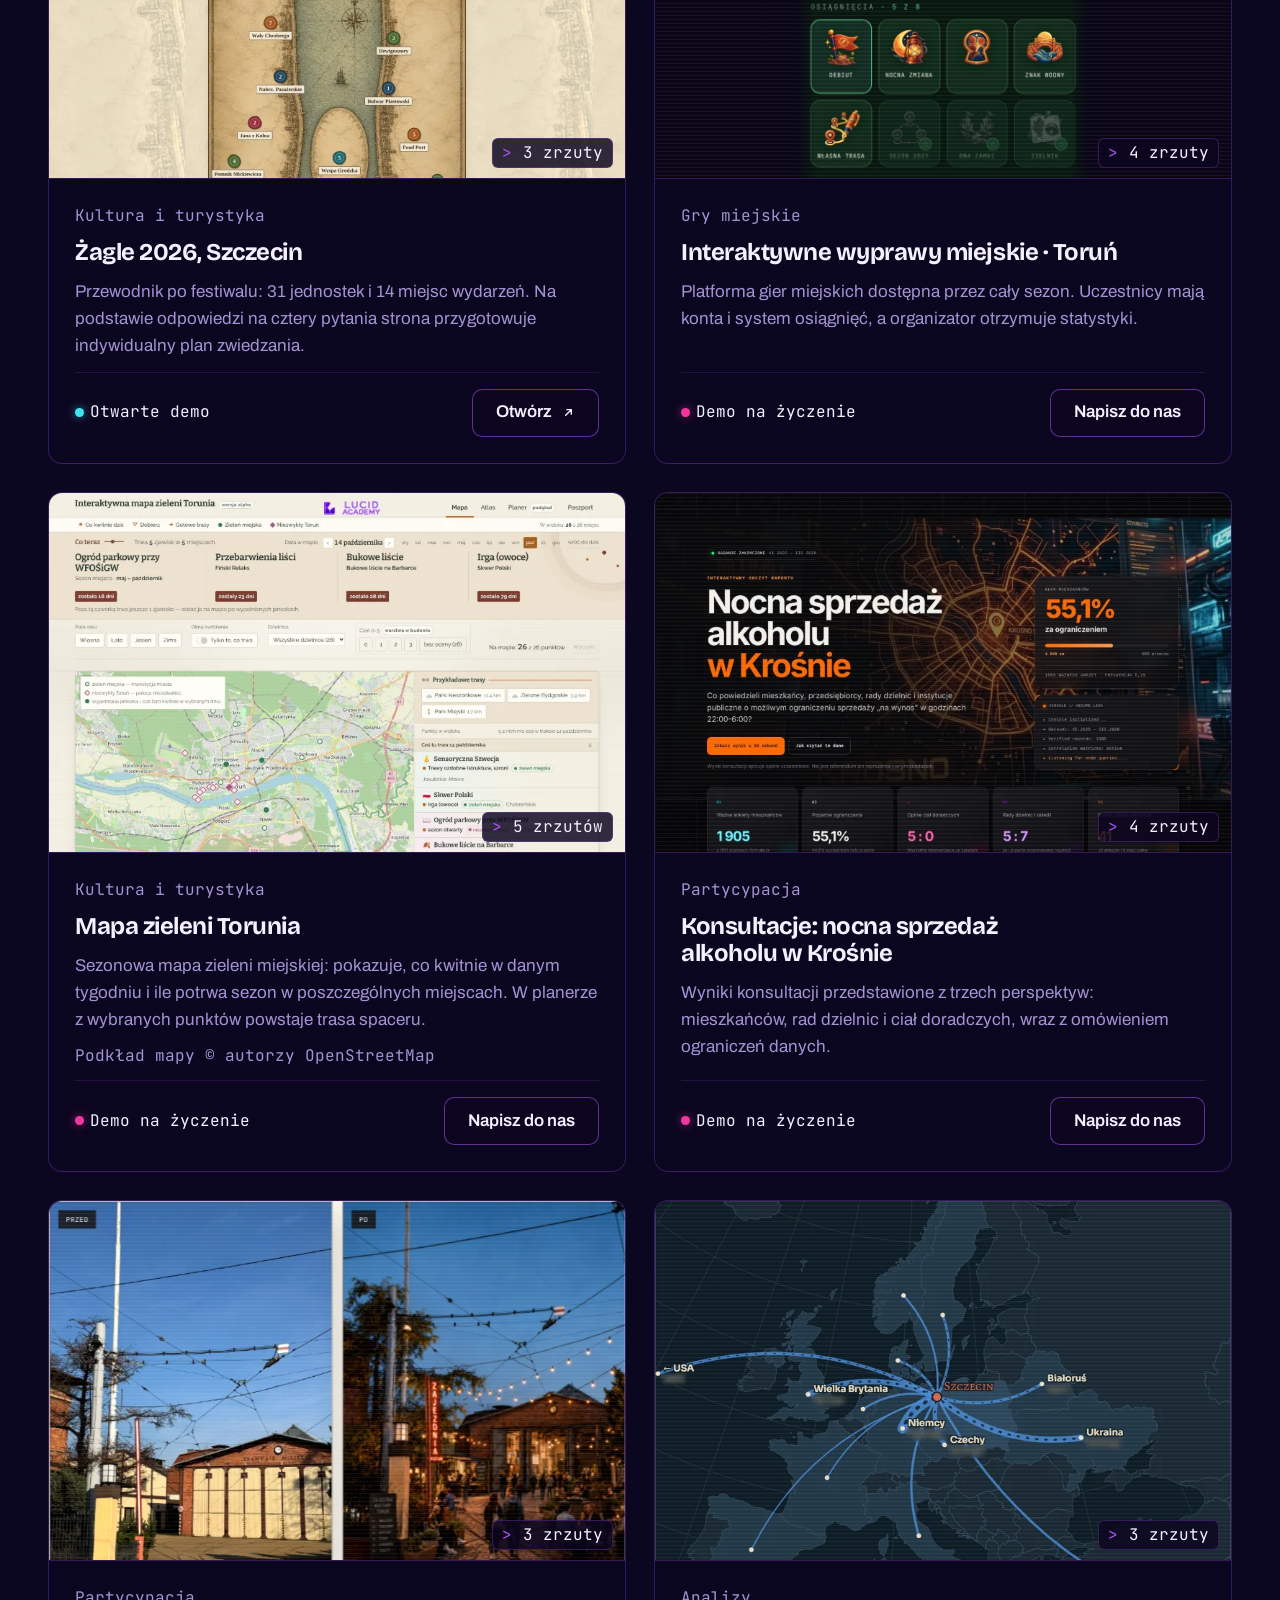
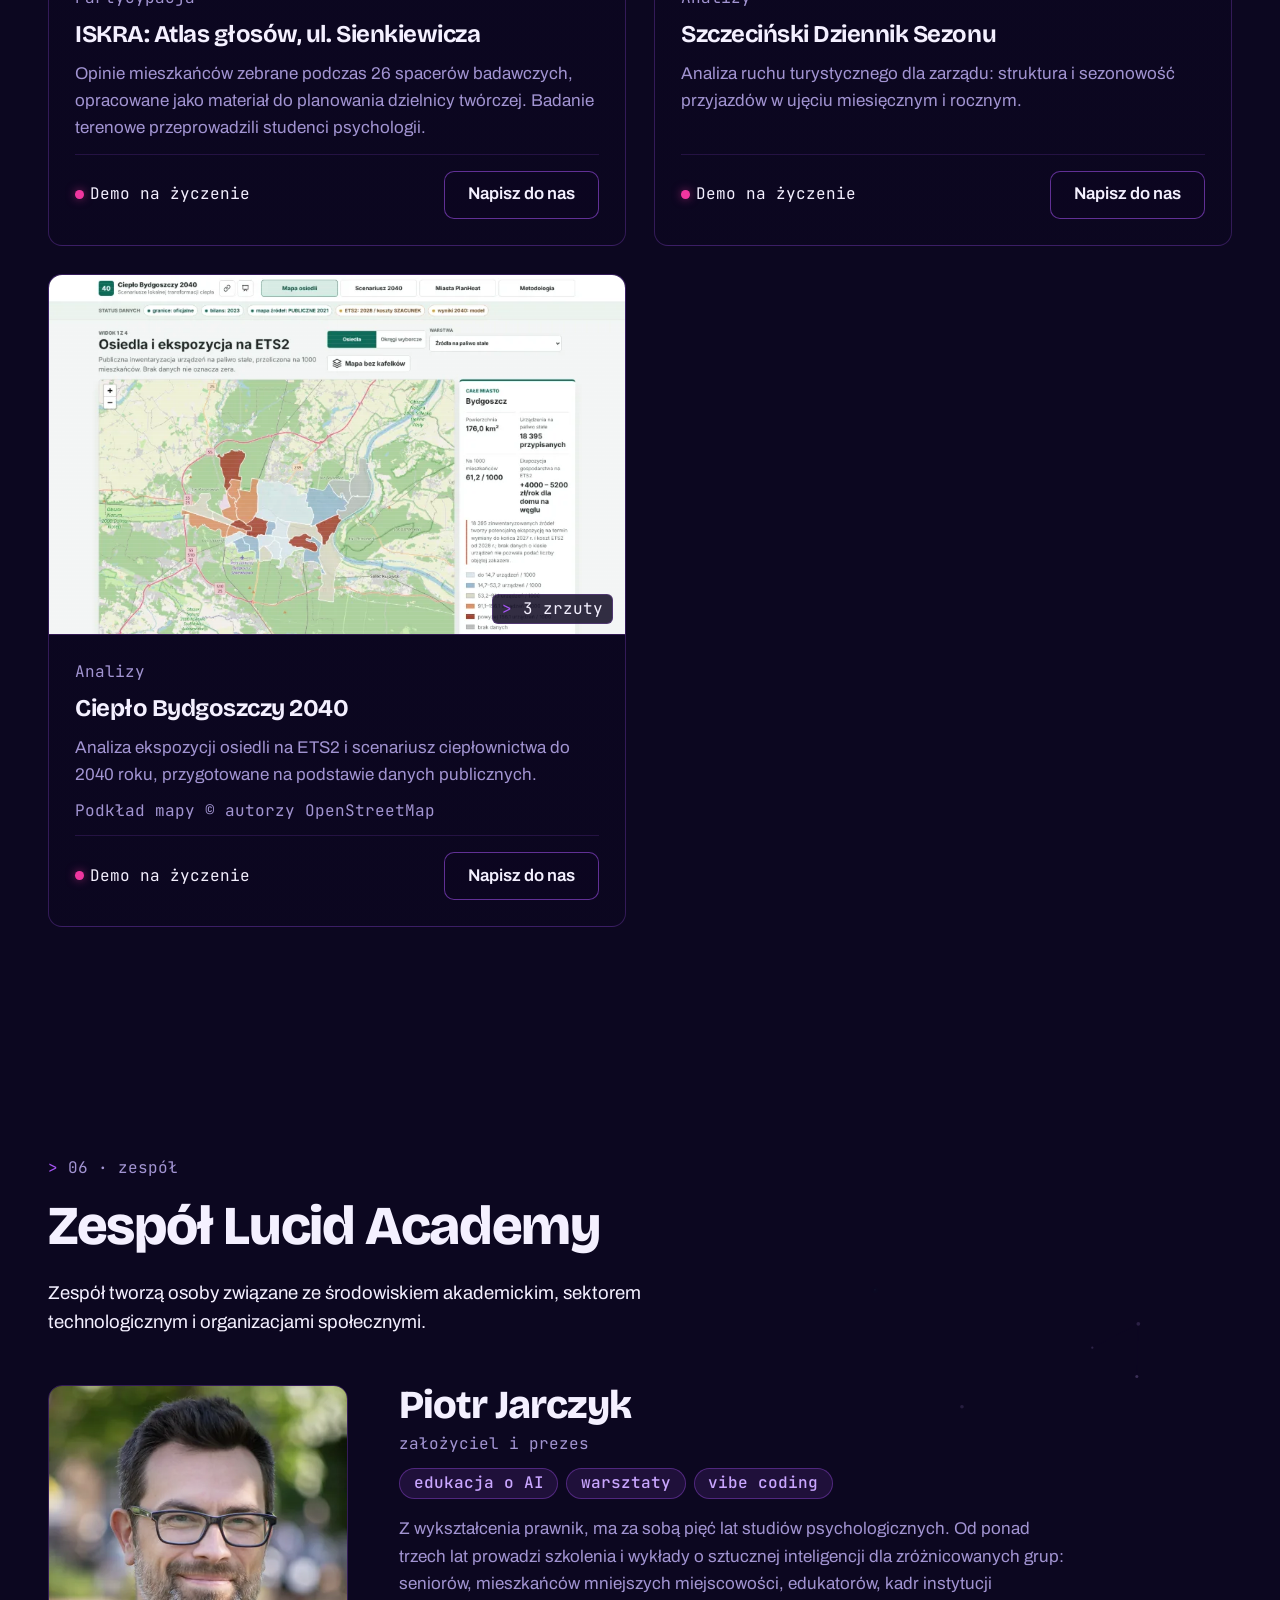
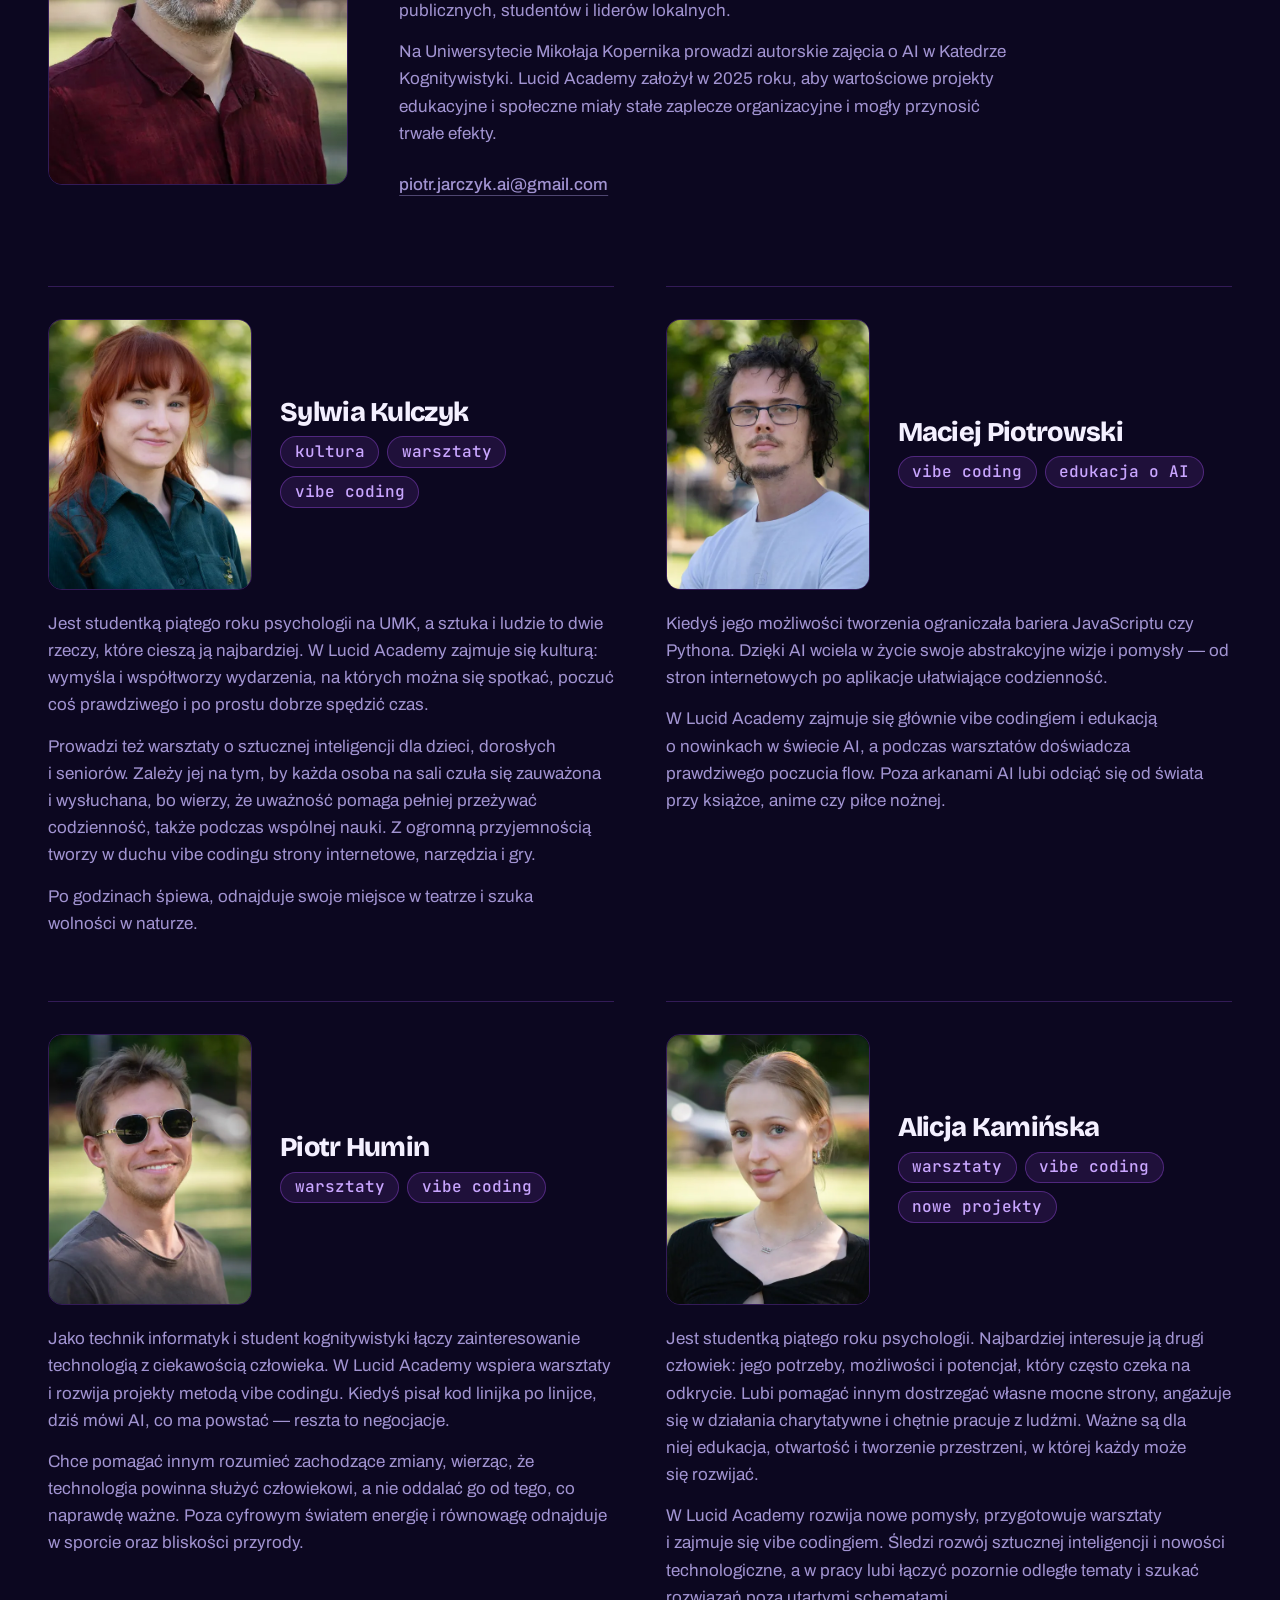
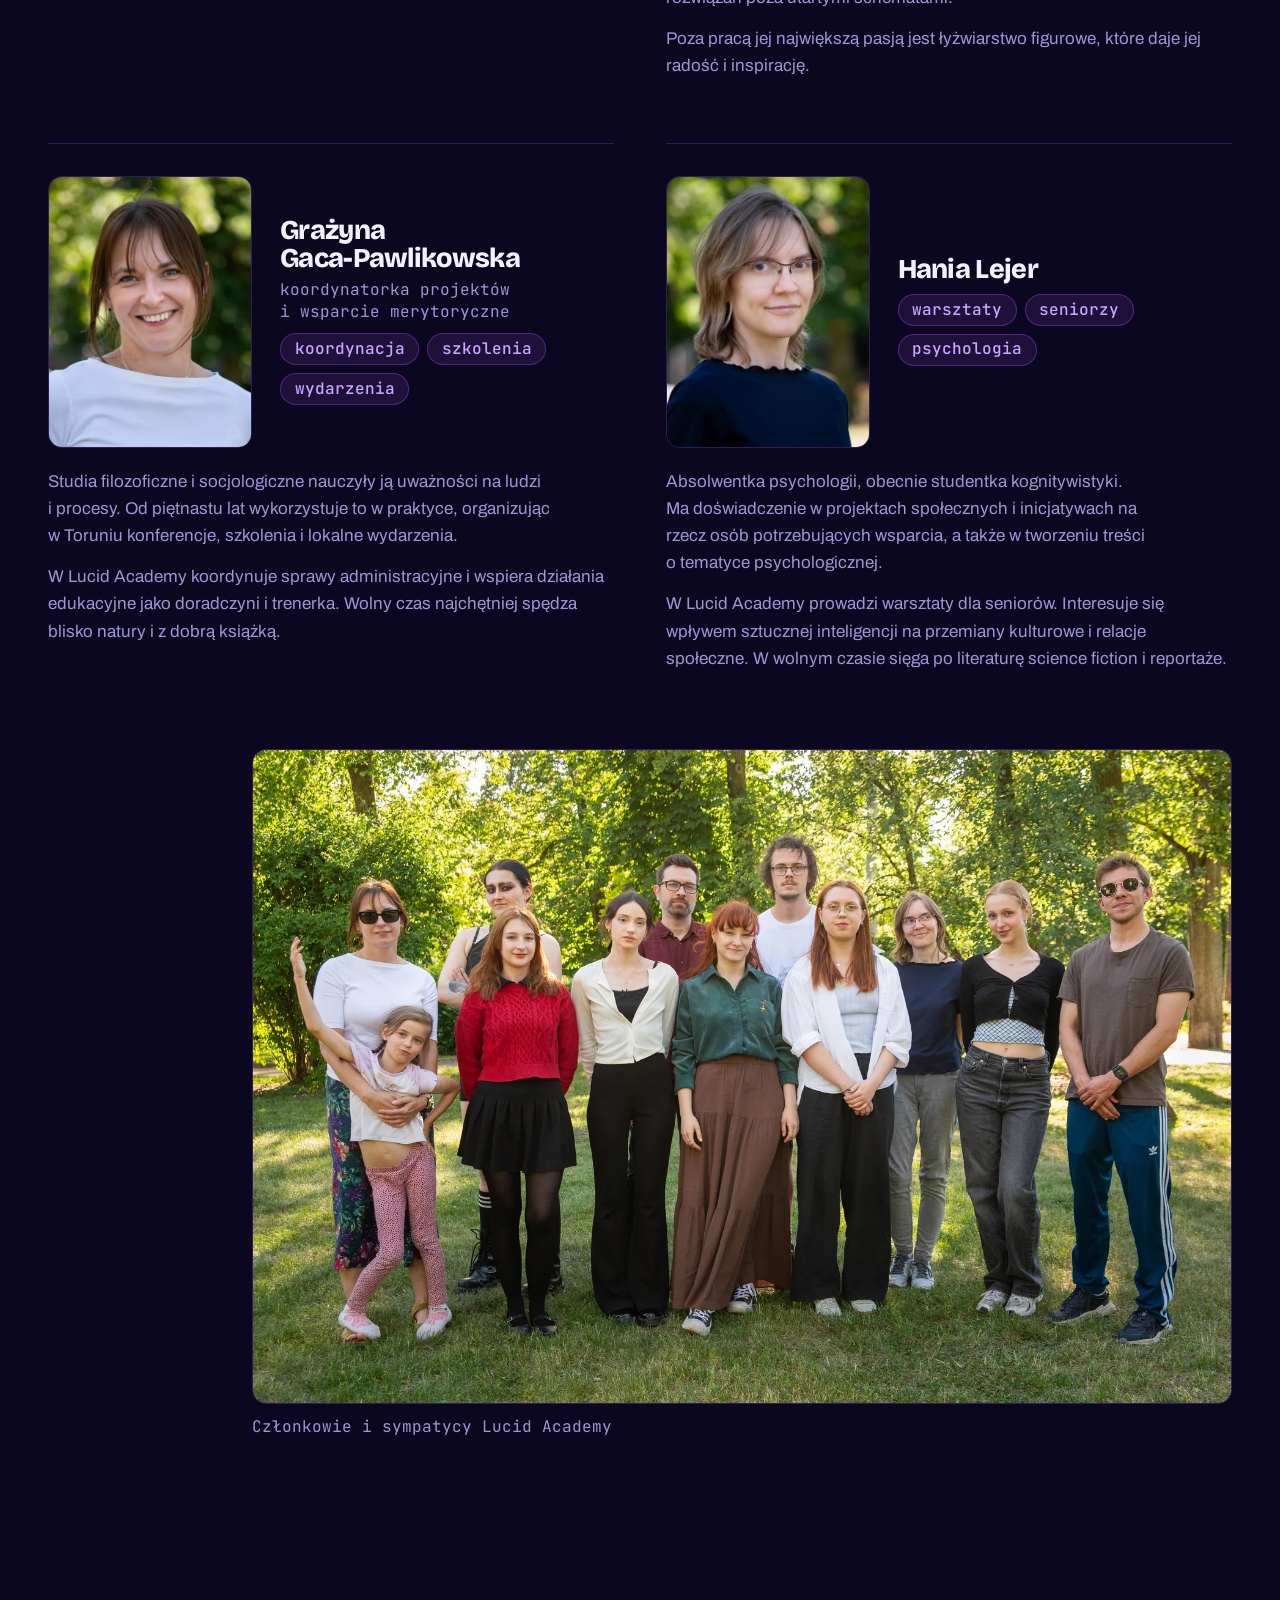
==== commit a6c07a04: "Zespół: większe zdjęcia w kartach - Zdjęcie w karcie ma ok. 36% szerokości karty (od 112 do 220 px):" ====
--- a/index.html
+++ b/index.html
@@ -692,7 +692,7 @@
                     class="osoba__zdjecie"
                     src="assets/sylwia-kulczyk-480.webp"
                     srcset="assets/sylwia-kulczyk-480.webp 480w, assets/sylwia-kulczyk-900.webp 900w"
-                    sizes="(min-width: 960px) 150px, 112px"
+                    sizes="(min-width: 720px) 220px, 128px"
                     alt="Portret Sylwii Kulczyk"
                     width="480"
                     height="640"
@@ -735,7 +735,7 @@
                     class="osoba__zdjecie"
                     src="assets/maciej-piotrowski-480.webp"
                     srcset="assets/maciej-piotrowski-480.webp 480w, assets/maciej-piotrowski-900.webp 900w"
-                    sizes="(min-width: 960px) 150px, 112px"
+                    sizes="(min-width: 720px) 220px, 128px"
                     alt="Portret Macieja Piotrowskiego"
                     width="480"
                     height="640"
@@ -770,7 +770,7 @@
                     class="osoba__zdjecie"
                     src="assets/piotr-humin-480.webp"
                     srcset="assets/piotr-humin-480.webp 480w, assets/piotr-humin-900.webp 900w"
-                    sizes="(min-width: 960px) 150px, 112px"
+                    sizes="(min-width: 720px) 220px, 128px"
                     alt="Portret Piotra Humina"
                     width="480"
                     height="640"
@@ -806,7 +806,7 @@
                     class="osoba__zdjecie"
                     src="assets/alicja-kaminska-480.webp"
                     srcset="assets/alicja-kaminska-480.webp 480w, assets/alicja-kaminska-900.webp 900w"
-                    sizes="(min-width: 960px) 150px, 112px"
+                    sizes="(min-width: 720px) 220px, 128px"
                     alt="Portret Alicji Kamińskiej"
                     width="480"
                     height="640"
@@ -849,7 +849,7 @@
                     class="osoba__zdjecie"
                     src="assets/grazyna-gaca-pawlikowska-480.webp"
                     srcset="assets/grazyna-gaca-pawlikowska-480.webp 480w, assets/grazyna-gaca-pawlikowska-900.webp 900w"
-                    sizes="(min-width: 960px) 150px, 112px"
+                    sizes="(min-width: 720px) 220px, 128px"
                     alt="Portret Grażyny Gacy-Pawlikowskiej"
                     width="480"
                     height="640"
@@ -886,7 +886,7 @@
                     class="osoba__zdjecie"
                     src="assets/hania-lejer-480.webp"
                     srcset="assets/hania-lejer-480.webp 480w, assets/hania-lejer-900.webp 900w"
-                    sizes="(min-width: 960px) 150px, 112px"
+                    sizes="(min-width: 720px) 220px, 128px"
                     alt="Portret Hani Lejer"
                     width="480"
                     height="640"
--- a/css/strona.css
+++ b/css/strona.css
@@ -1630,25 +1630,25 @@
   gap: clamp(40px, 5vw, 64px) clamp(28px, 4vw, 64px);
   align-items: start;
 }
-@media (min-width: 960px) {
+@media (min-width: 1100px) {
   .zespol__siatka { grid-template-columns: repeat(2, minmax(0, 1fr)); }
 }
 
 .osoba--karta {
   display: flex;
   flex-direction: column;
+  align-items: stretch;
   gap: 20px;
   padding-top: clamp(24px, 3vw, 32px);
   border-top: 1px solid var(--line);
 }
 .osoba__glowka {
   display: grid;
-  grid-template-columns: 112px minmax(0, 1fr);
+  /* Zdjęcie rośnie z szerokością karty (ok. 36%), od 112 do 220 px, żeby przy
+     większym portrecie założyciela proporcje nie rozjeżdżały się za bardzo */
+  grid-template-columns: clamp(112px, 36%, 220px) minmax(0, 1fr);
   gap: clamp(16px, 2.5vw, 28px);
   align-items: center;
-}
-@media (min-width: 960px) {
-  .osoba__glowka { grid-template-columns: 150px minmax(0, 1fr); }
 }
 .osoba--karta .osoba__zdjecie { width: 100%; }
 .osoba__podpis {
